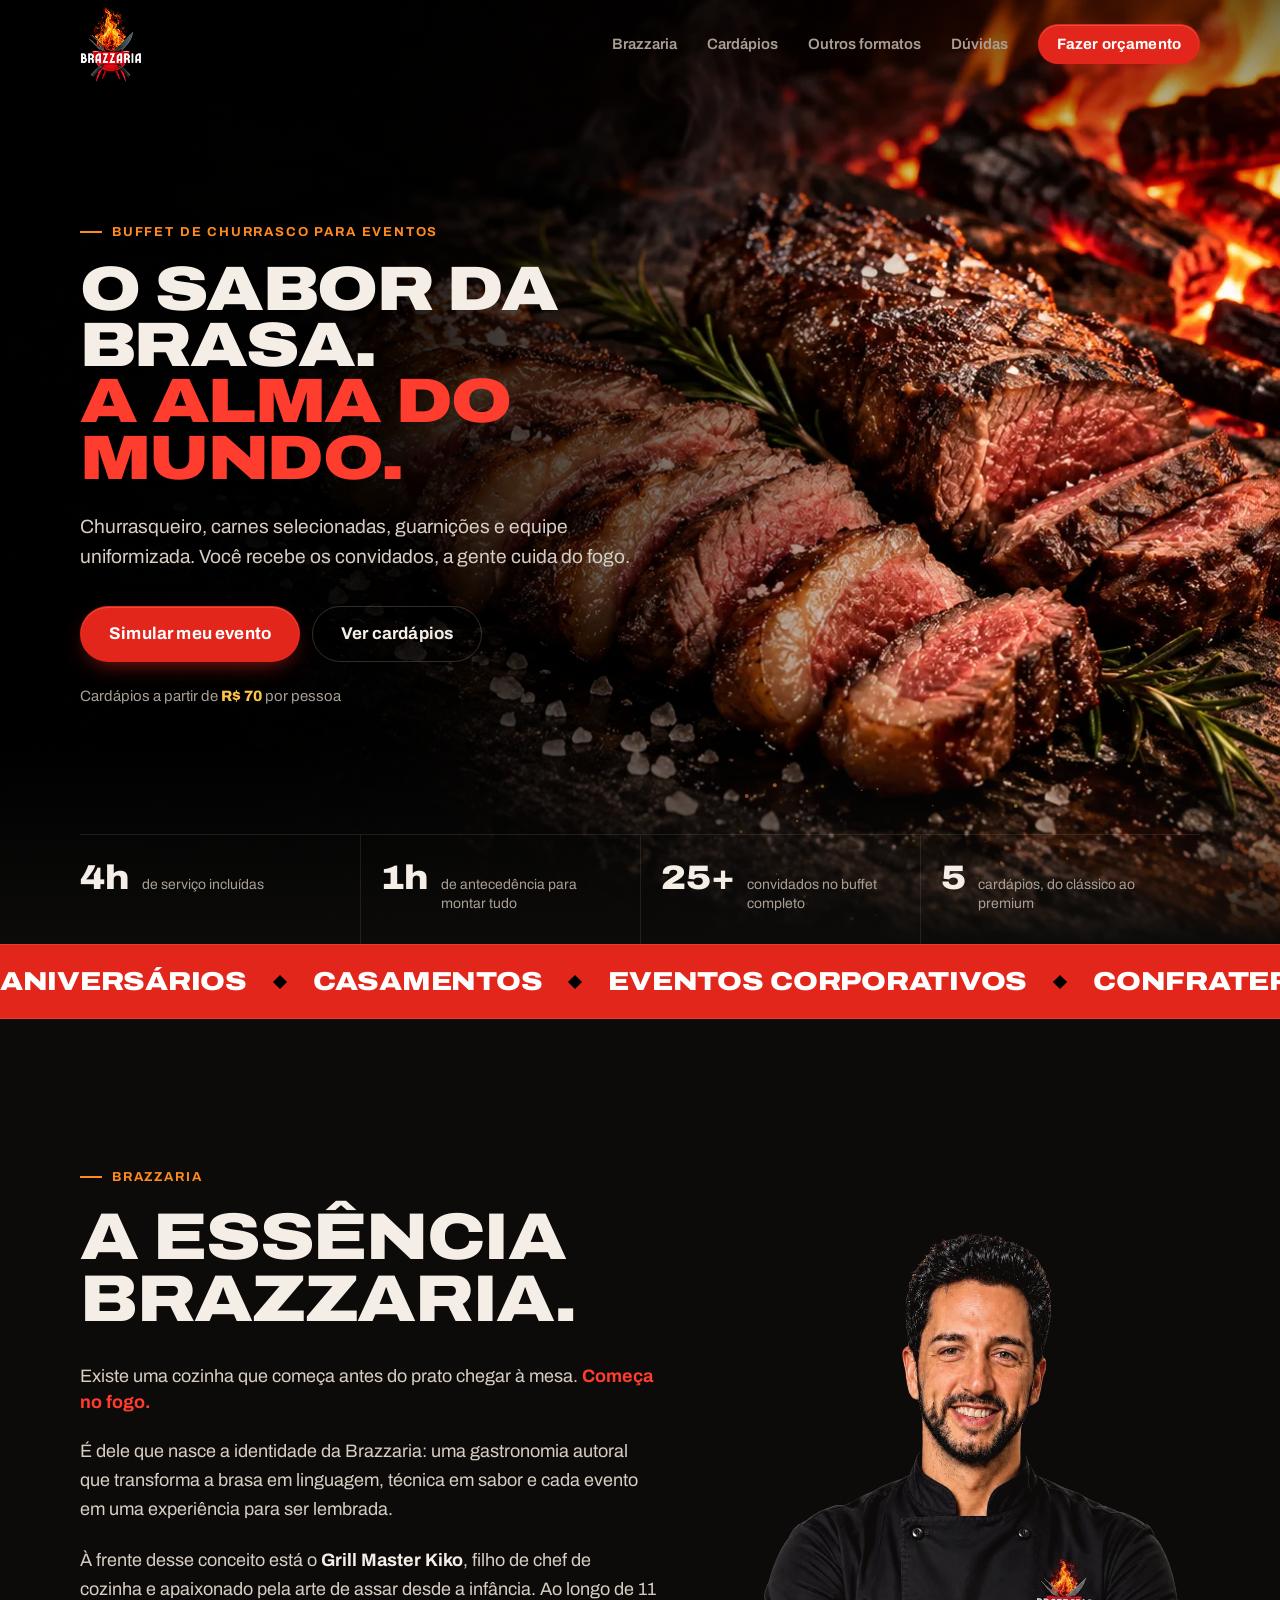
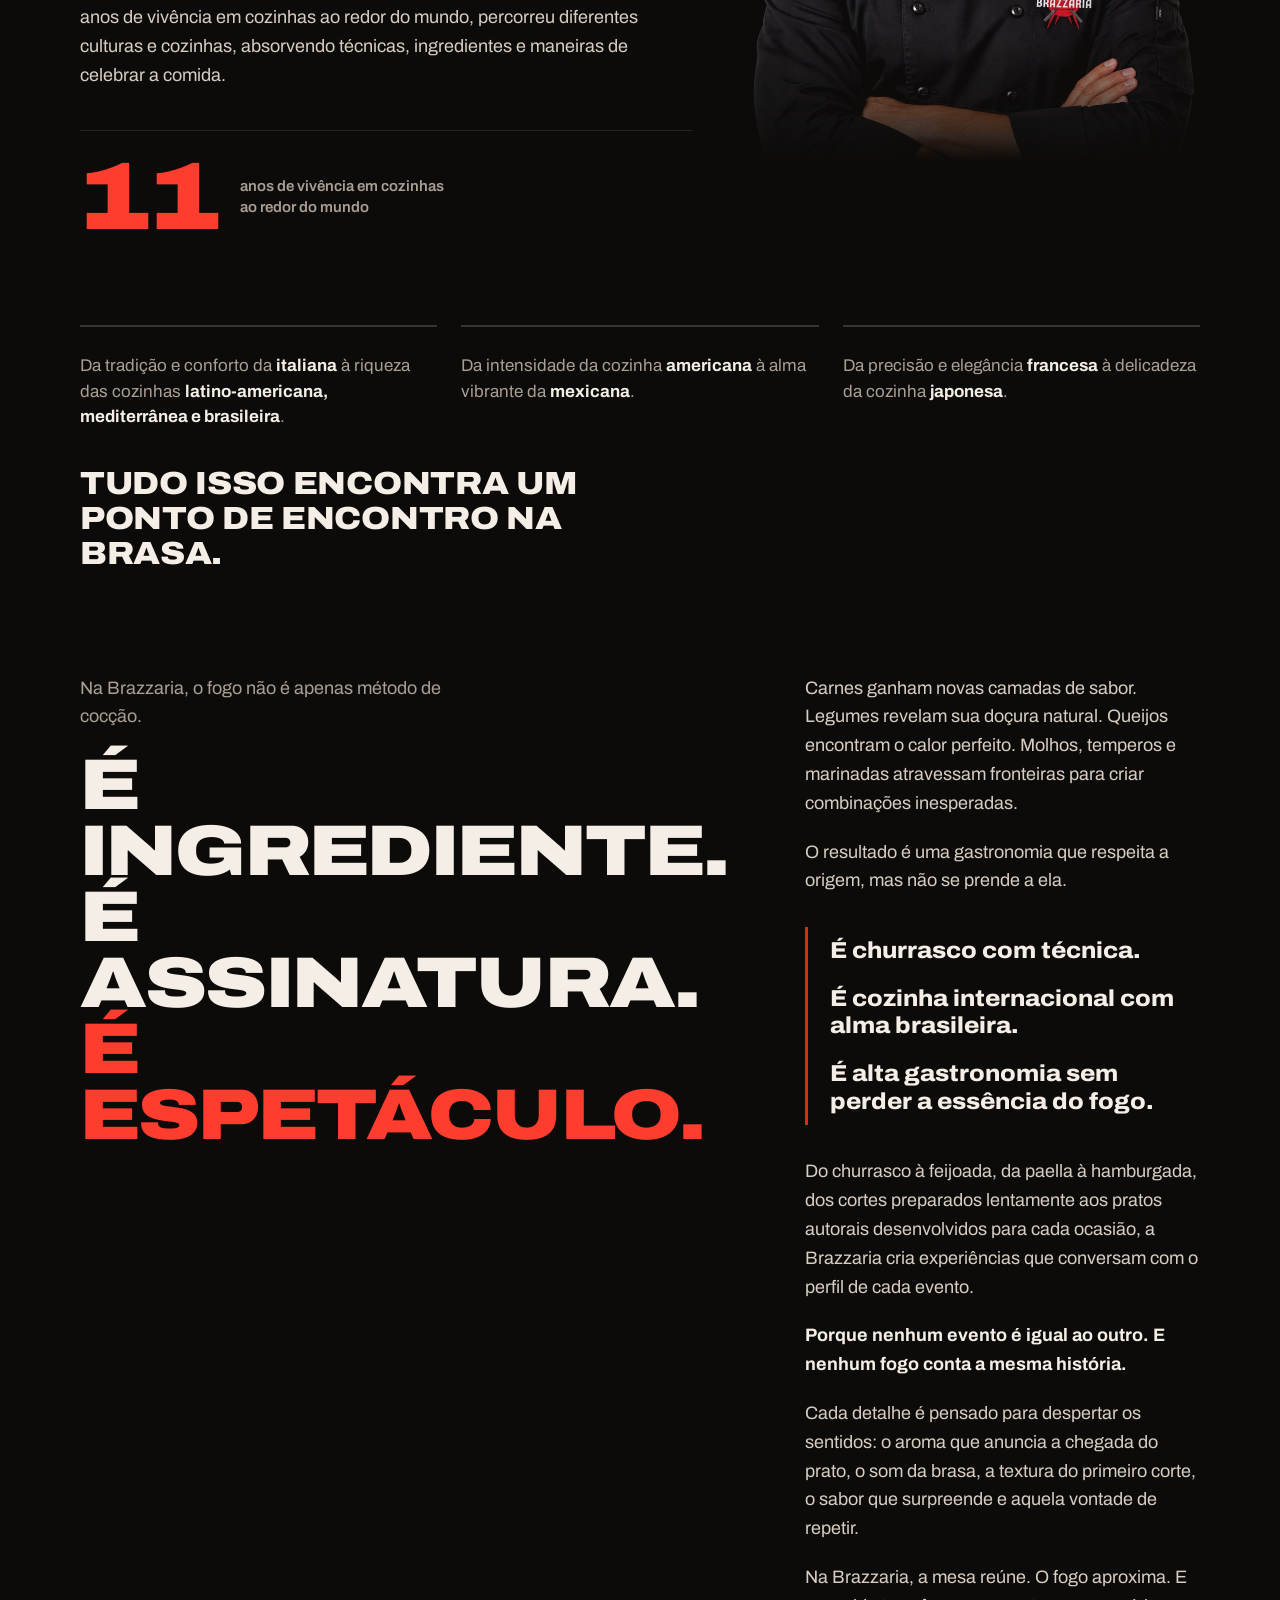
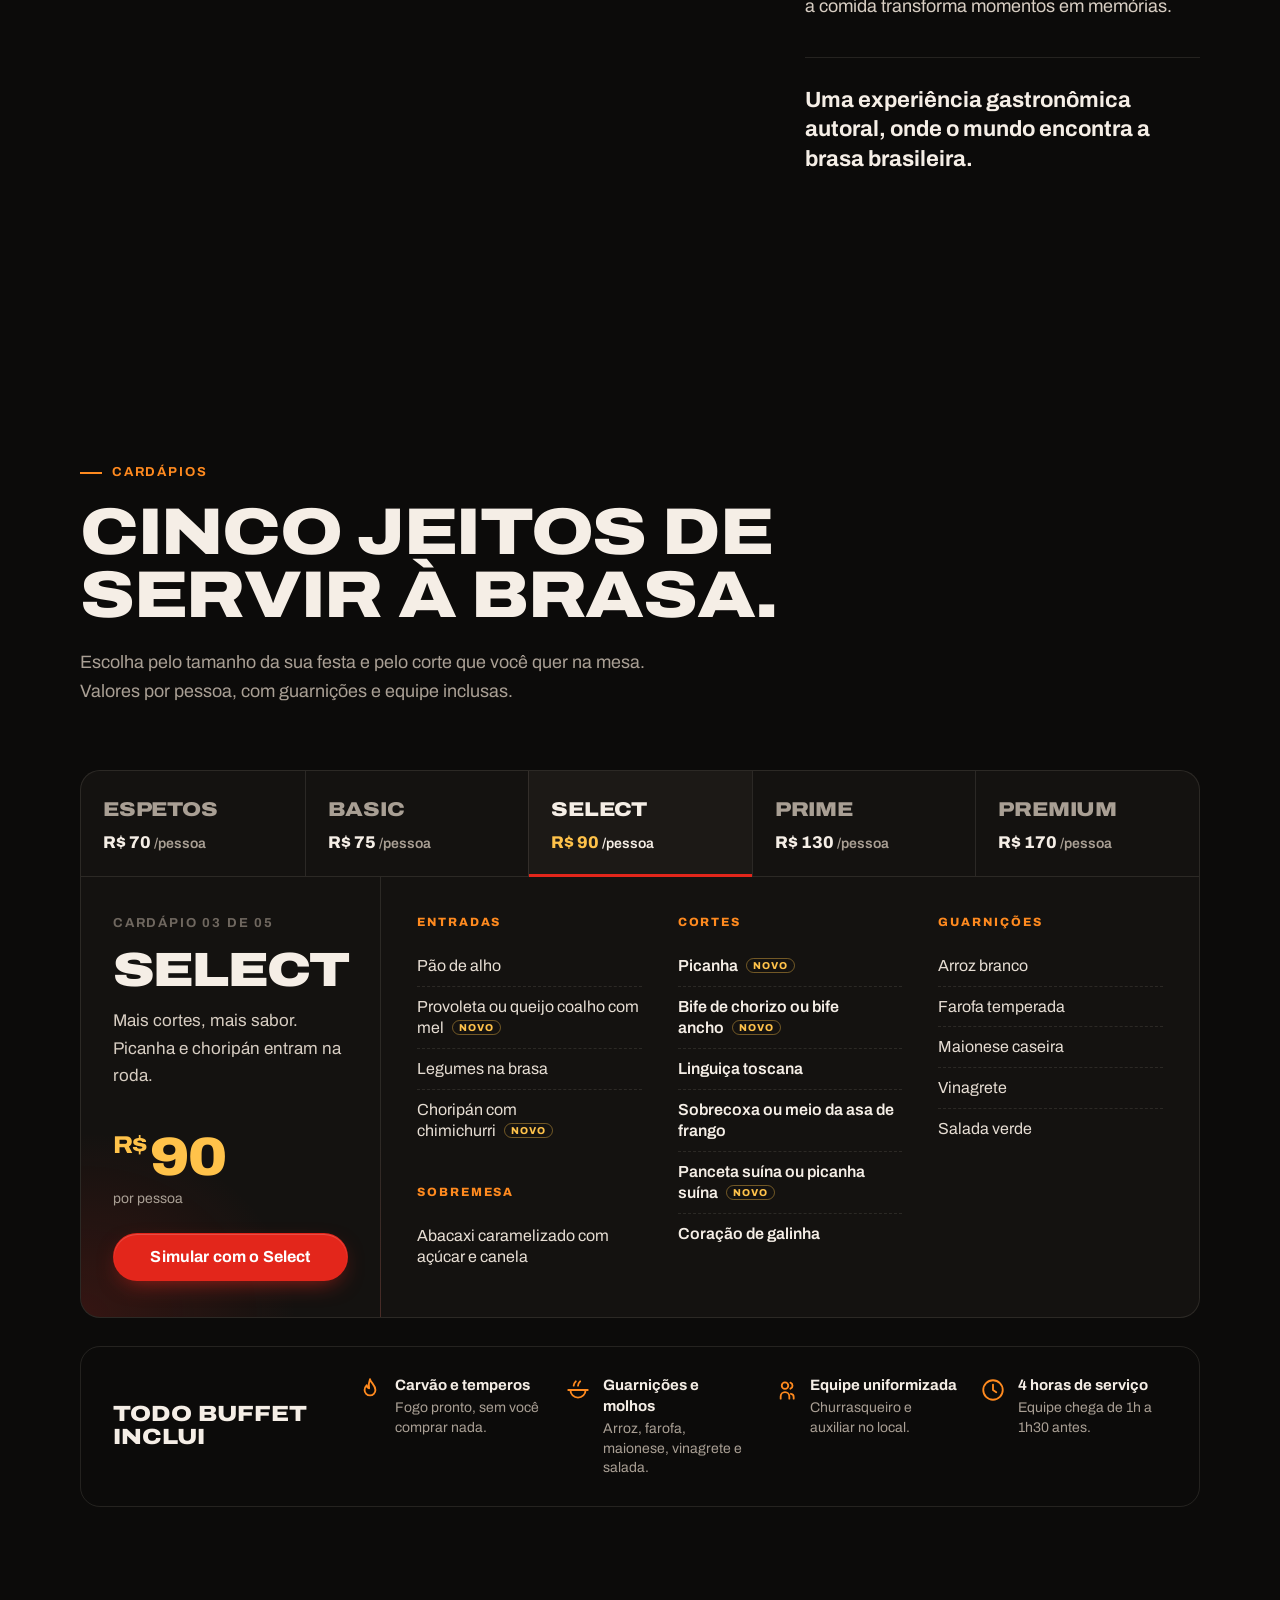
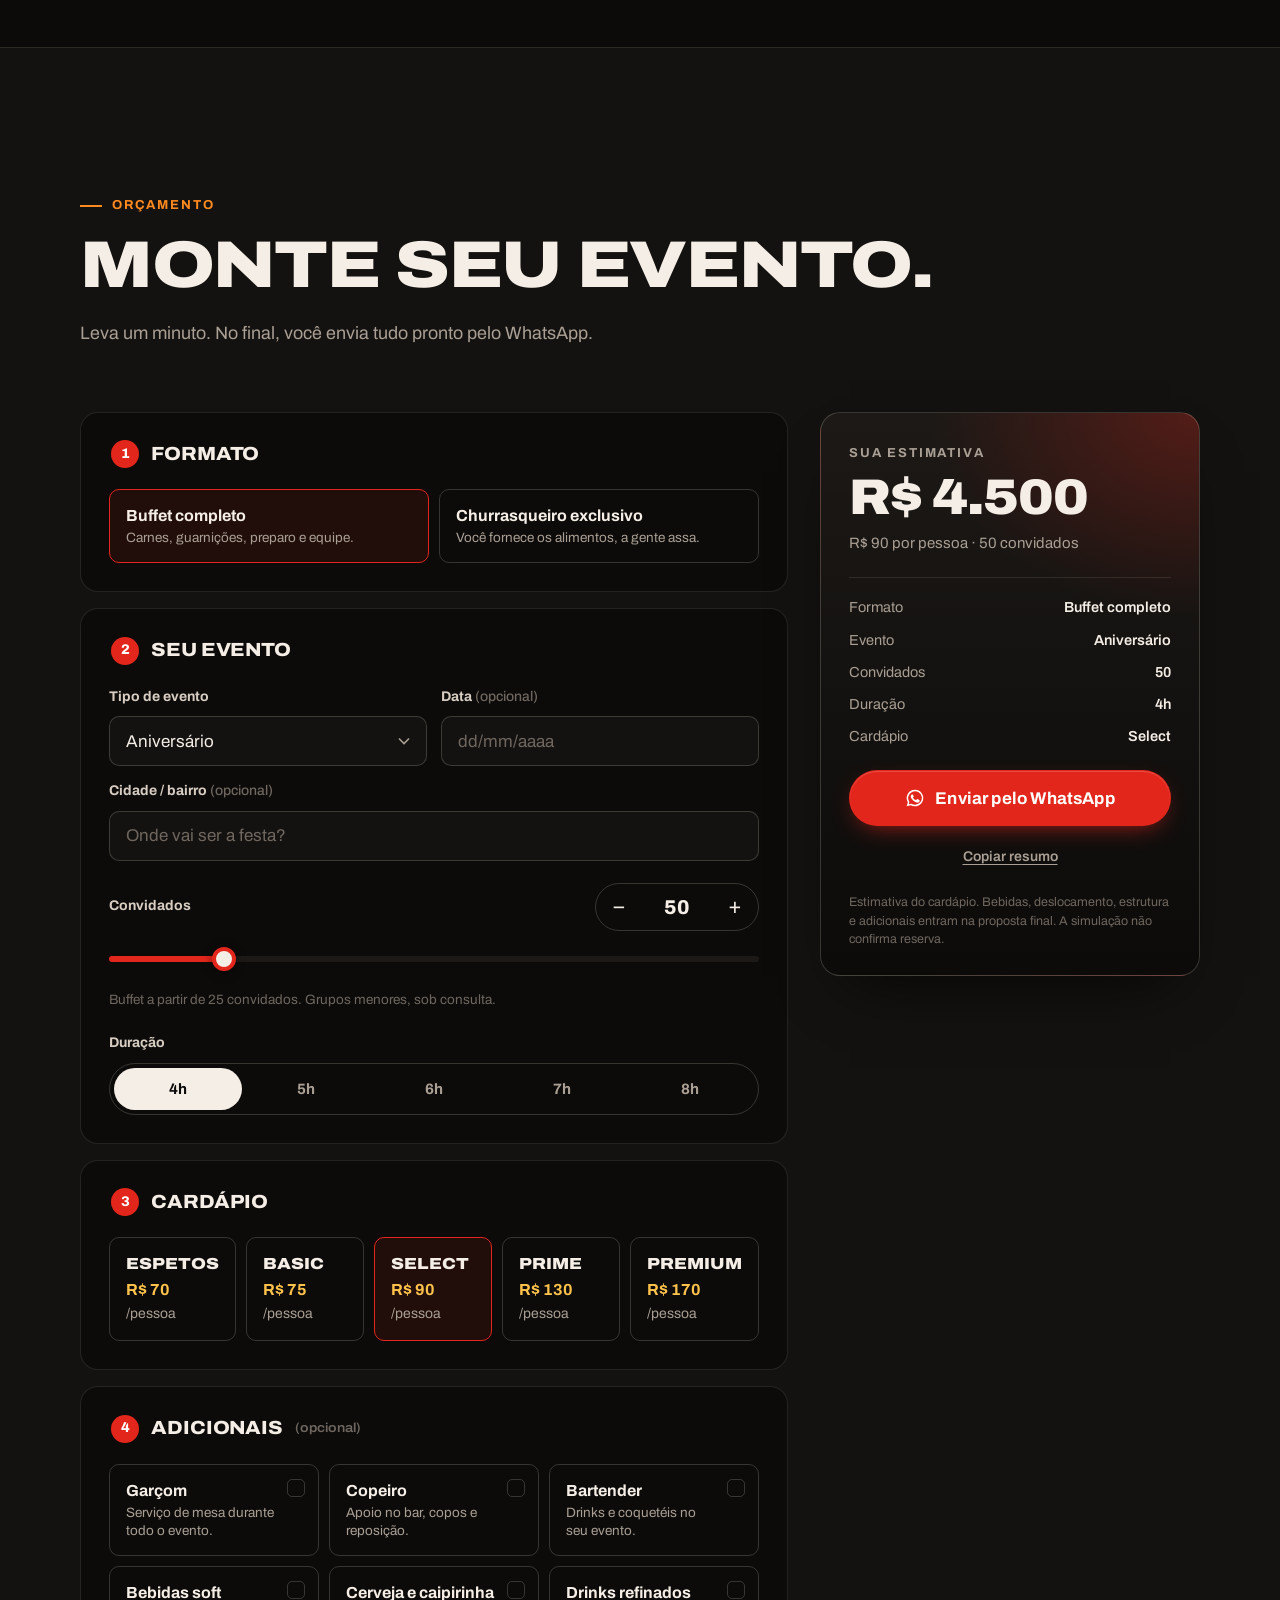
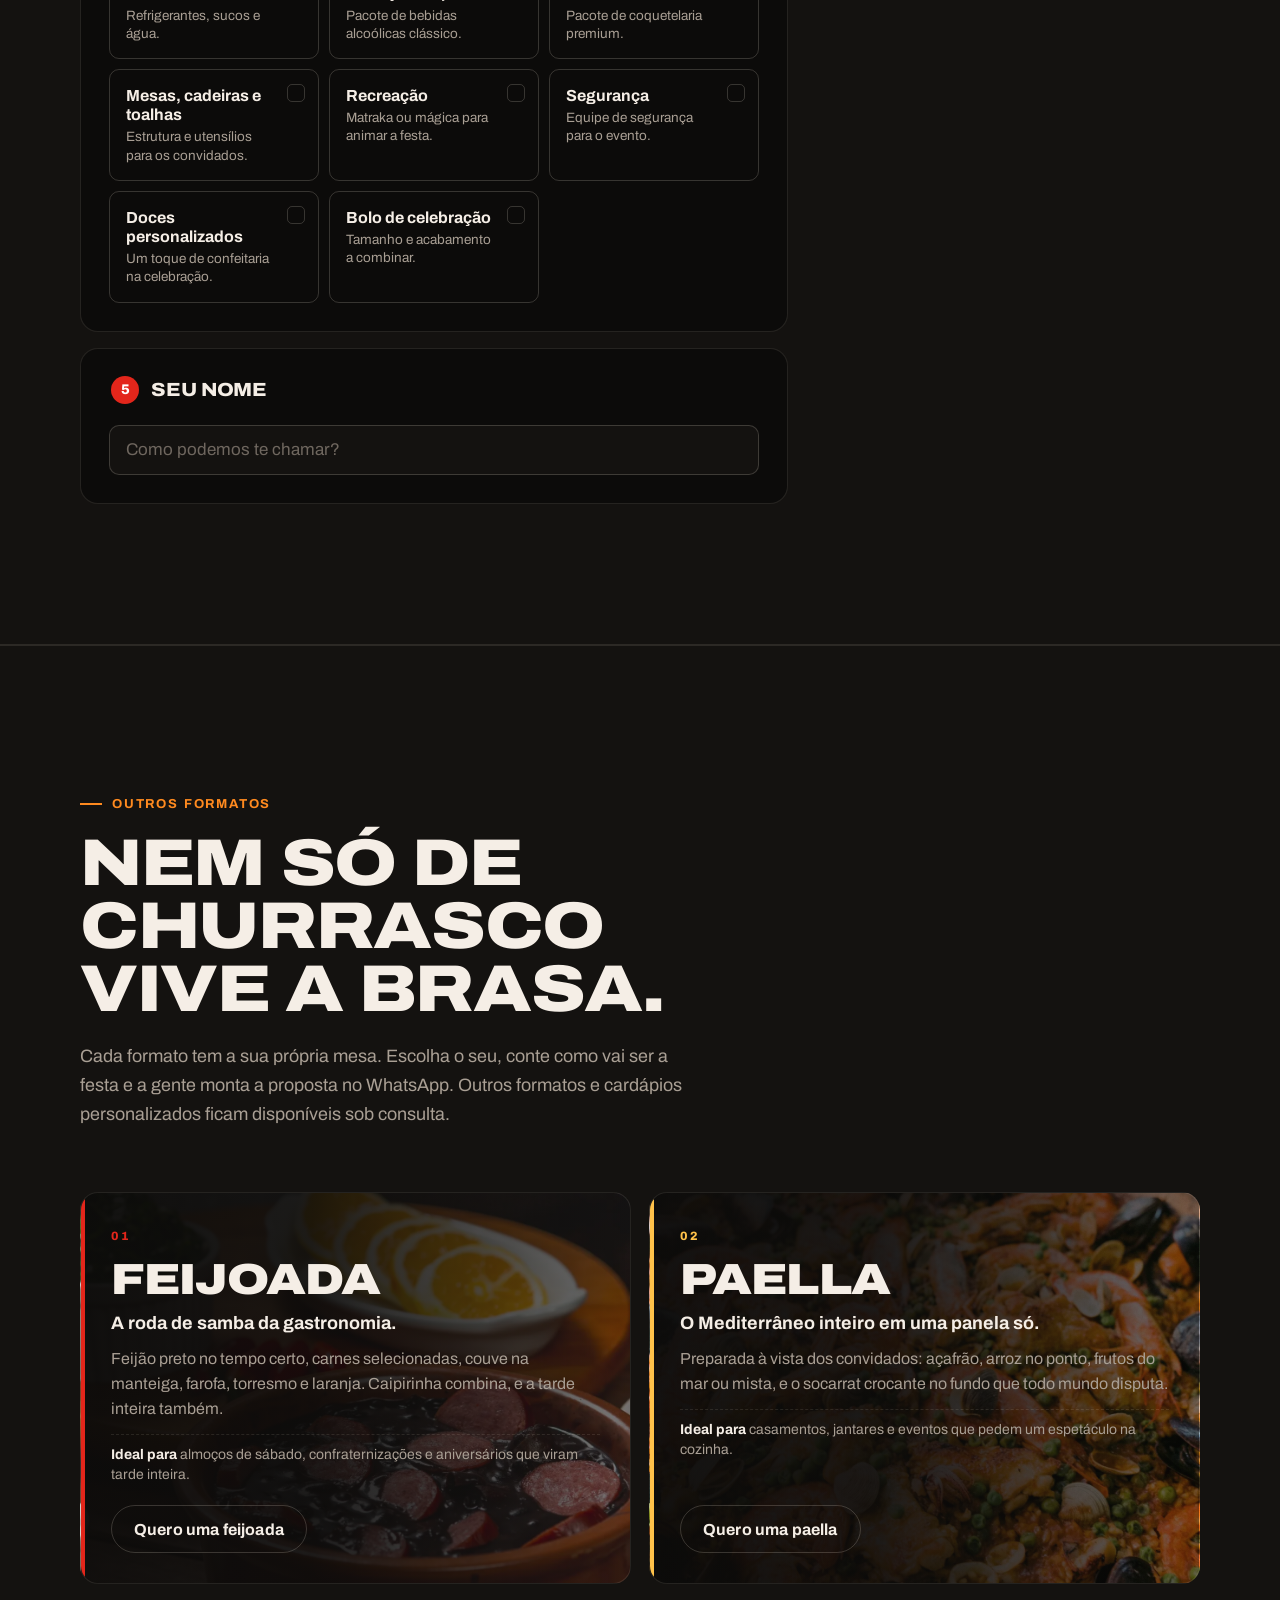
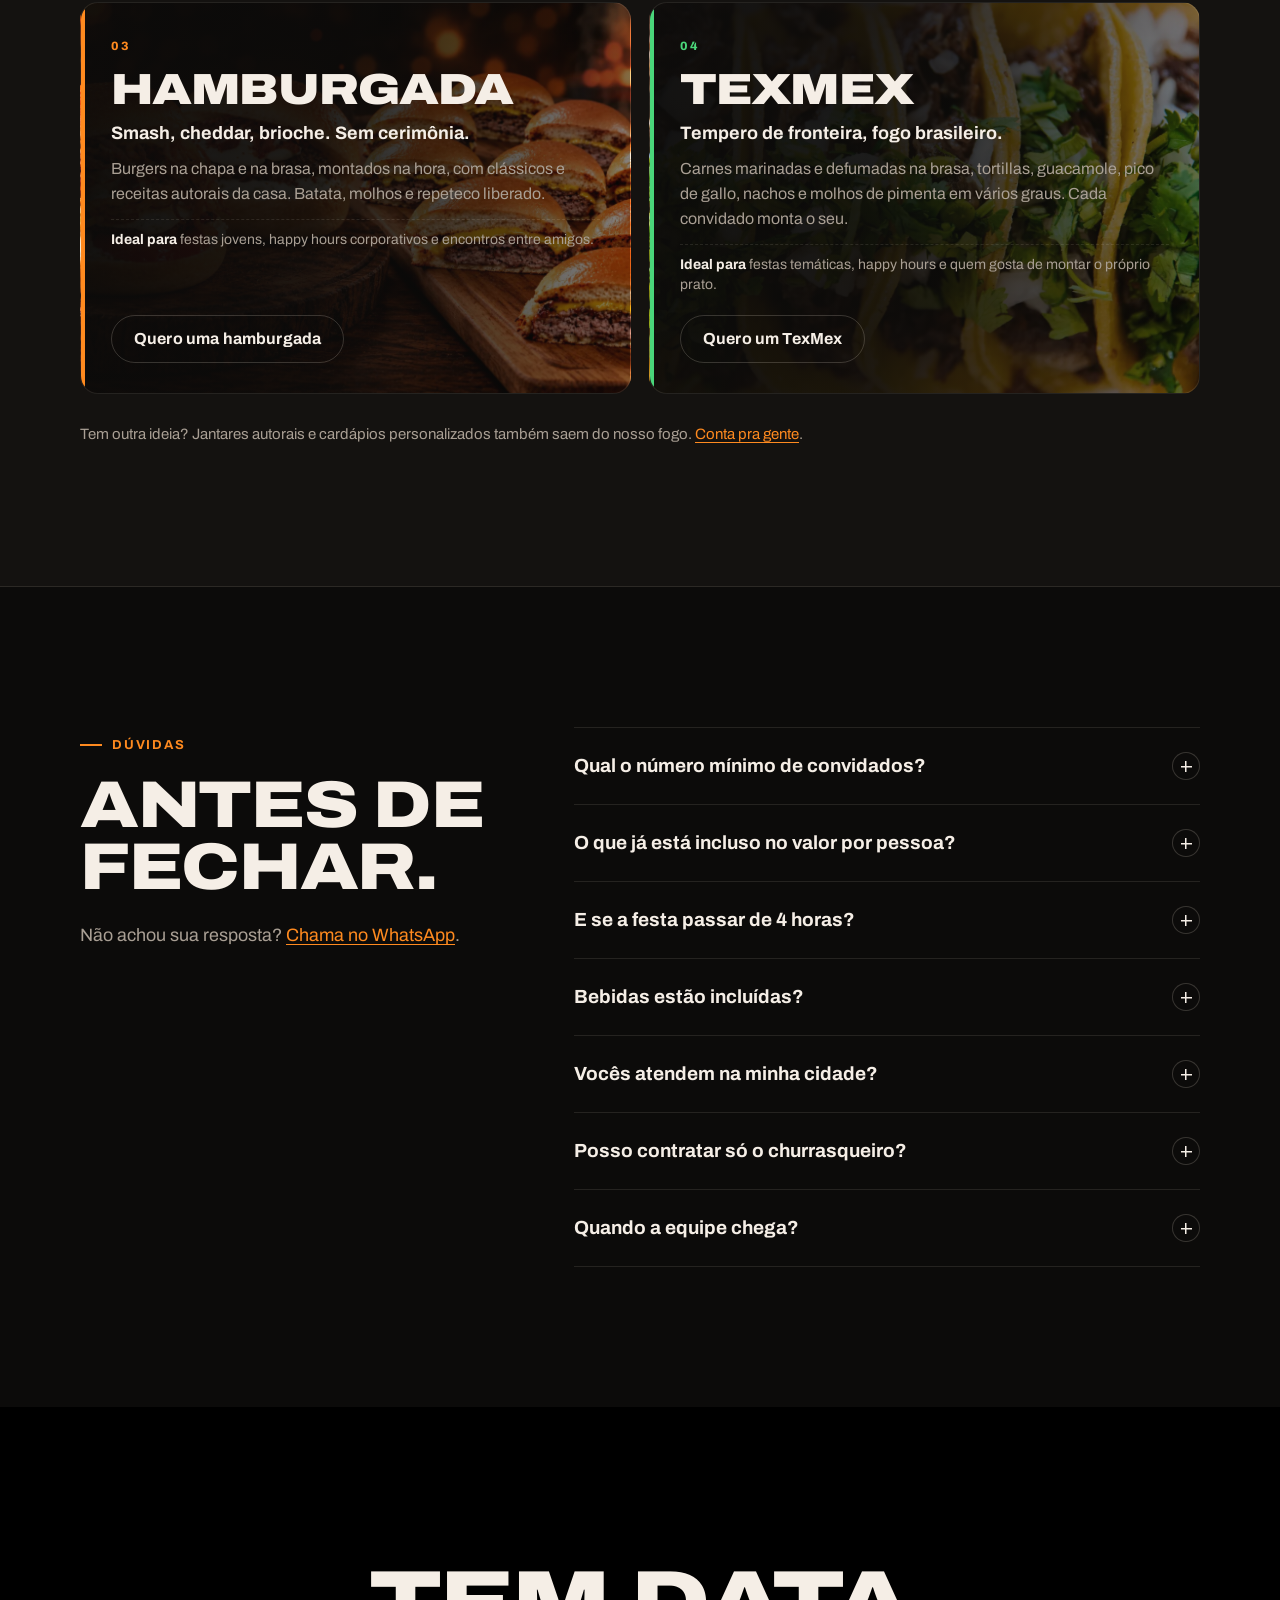
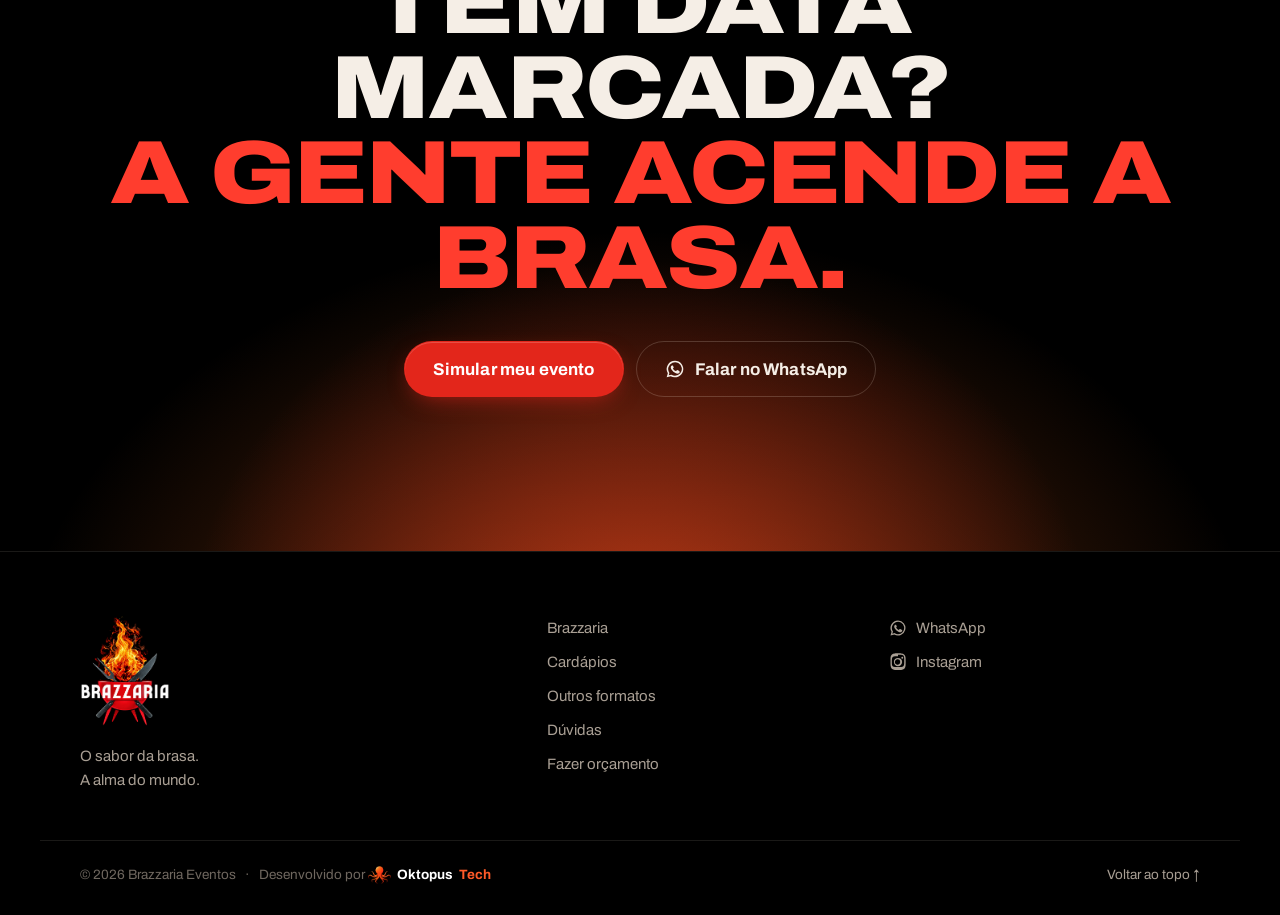
==== index.html @ d3e2e3d4 "Foto do Grill Master Kiko ao lado do texto na seção Brazzaria Co-Authored-By: Claude Opus 5.5 <norep" ====
<!doctype html>
<html lang="pt-BR">
<head>
  <meta charset="utf-8">
  <meta name="viewport" content="width=device-width, initial-scale=1, viewport-fit=cover">
  <title>Brazzaria Eventos · Buffet de churrasco para festas e eventos</title>
  <meta name="description" content="Buffet de churrasco completo para aniversários, casamentos, confraternizações e eventos corporativos. Churrasqueiro, carnes, guarnições e equipe. Cardápios a partir de R$ 70 por pessoa.">
  <link rel="canonical" href="https://www.brazzariaeventos.com.br/">

  <meta property="og:type" content="website">
  <meta property="og:site_name" content="Brazzaria Eventos">
  <meta property="og:locale" content="pt_BR">
  <meta property="og:title" content="Brazzaria Eventos — O sabor da brasa. A alma do mundo.">
  <meta property="og:description" content="Buffet de churrasco completo com churrasqueiro e equipe. Cardápios a partir de R$ 70 por pessoa.">
  <meta property="og:url" content="https://www.brazzariaeventos.com.br/">
  <meta property="og:image" content="https://www.brazzariaeventos.com.br/assets/img/og-brazzaria-v2.jpg?v=20261006">
  <meta property="og:image:width" content="1200">
  <meta property="og:image:height" content="630">
  <meta name="twitter:card" content="summary_large_image">
  <meta name="theme-color" content="#0c0b0a">


  <link rel="icon" href="/favicon.ico" sizes="any">
  <link rel="icon" type="image/png" sizes="64x64" href="assets/img/favicon-64.png">
  <link rel="icon" type="image/png" sizes="512x512" href="assets/img/favicon-512.png">
  <link rel="apple-touch-icon" href="assets/img/apple-touch-icon.png">

  <link rel="preconnect" href="https://fonts.googleapis.com">
  <link rel="preconnect" href="https://fonts.gstatic.com" crossorigin>
  <link href="https://fonts.googleapis.com/css2?family=Archivo:wdth,wght@62..125,400..900&display=swap" rel="stylesheet">
  <link rel="preload" as="image" href="assets/img/hero-picanha.webp" type="image/webp" media="(min-width: 701px)">
  <link rel="preload" as="image" href="assets/img/hero-picanha-mobile.webp" type="image/webp" media="(max-width: 700px)">
  <link rel="stylesheet" href="css/style.css?v=20261007l">

  <script type="application/ld+json">
  {
    "@context": "https://schema.org",
    "@type": "FoodEstablishment",
    "name": "Brazzaria Eventos",
    "slogan": "O sabor da brasa. A alma do mundo.",
    "url": "https://www.brazzariaeventos.com.br/",
    "logo": "https://www.brazzariaeventos.com.br/assets/img/favicon-512.png",
    "image": "https://www.brazzariaeventos.com.br/assets/img/og-brazzaria-v2.jpg",
    "telephone": "+55 11 94594-7705",
    "sameAs": ["https://instagram.com/brazzaria.co"],
    "servesCuisine": ["Churrasco", "Brasileira"],
    "priceRange": "R$ 70 a R$ 170 por pessoa",
    "description": "Buffet de churrasco para eventos: churrasqueiro, carnes, guarnições e equipe uniformizada."
  }
  </script>
</head>
<body>
  <a class="skip" href="#conteudo">Pular para o conteúdo</a>

  <!-- ============ HEADER ============ -->
  <header class="header" id="topo">
    <div class="wrap header__inner">
      <a class="header__brand" href="#inicio" aria-label="Brazzaria Eventos, início">
        <img src="assets/img/logo.webp" alt="Brazzaria Eventos" width="895" height="1100">
      </a>
      <nav class="nav" id="nav" aria-label="Principal">
        <a href="#sobre">Brazzaria</a>
        <a href="#cardapios">Cardápios</a>
        <a href="#formatos">Outros formatos</a>
        <a href="#duvidas">Dúvidas</a>
        <a class="btn btn--sm btn--ember nav__cta" href="#orcamento">Fazer orçamento</a>
      </nav>
      <button class="burger" type="button" aria-controls="nav" aria-expanded="false" aria-label="Abrir menu">
        <span></span><span></span>
      </button>
    </div>
  </header>

  <main id="conteudo">

    <!-- ============ HERO ============ -->
    <section class="hero" id="inicio">
      <picture class="hero__bg">
        <source media="(max-width: 700px)" srcset="assets/img/hero-picanha-mobile.webp" type="image/webp">
        <source srcset="assets/img/hero-picanha.webp" type="image/webp">
        <img src="assets/img/hero-picanha.jpg" alt="Picanha fatiada sobre pedra, ao lado da brasa acesa" width="1672" height="941" fetchpriority="high">
      </picture>
      <canvas class="hero__embers" aria-hidden="true"></canvas>
      <div class="wrap hero__inner">
        <div class="hero__copy">
          <p class="eyebrow">Buffet de churrasco para eventos</p>
          <h1 class="hero__title">O sabor da brasa. <br><em>A alma do mundo.</em></h1>
          <p class="hero__lead">Churrasqueiro, carnes selecionadas, guarnições e equipe uniformizada. Você recebe os convidados, a gente cuida do fogo.</p>
          <div class="hero__actions">
            <a class="btn btn--ember btn--lg" href="#orcamento">Simular meu evento</a>
            <a class="btn btn--ghost btn--lg" href="#cardapios">Ver cardápios</a>
          </div>
          <p class="hero__price">Cardápios a partir de <strong>R$ 70</strong> por pessoa</p>
        </div>
      </div>
      <div class="wrap">
        <ul class="facts" aria-label="O que está incluso">
          <li><b>4h</b><span>de serviço incluídas</span></li>
          <li><b>1h</b><span>de antecedência para montar tudo</span></li>
          <li><b>25+</b><span>convidados no buffet completo</span></li>
          <li><b>5</b><span>cardápios, do clássico ao premium</span></li>
        </ul>
      </div>
    </section>

    <!-- ============ TICKER ============ -->
    <div class="ticker" aria-label="Tipos de evento atendidos">
      <div class="ticker__track">
        <span>Aniversários</span><i></i><span>Casamentos</span><i></i><span>Eventos corporativos</span><i></i><span>Confraternizações</span><i></i><span>Encontros entre amigos</span><i></i>
        <span aria-hidden="true">Aniversários</span><i></i><span aria-hidden="true">Casamentos</span><i></i><span aria-hidden="true">Eventos corporativos</span><i></i><span aria-hidden="true">Confraternizações</span><i></i><span aria-hidden="true">Encontros entre amigos</span><i></i>
      </div>
    </div>

    <!-- ============ SOBRE ============ -->
    <section class="section about" id="sobre">
      <div class="wrap about__grid">
        <div class="about__copy reveal">
          <p class="eyebrow">Brazzaria</p>
          <h2>A essência <br>Brazzaria.</h2>
          <p class="about__open">Existe uma cozinha que começa antes do prato chegar à mesa. <strong>Começa no fogo.</strong></p>
          <p>É dele que nasce a identidade da Brazzaria: uma gastronomia autoral que transforma a brasa em linguagem, técnica em sabor e cada evento em uma experiência para ser lembrada.</p>
          <p>À frente desse conceito está o <strong>Grill Master Kiko</strong>, filho de chef de cozinha e apaixonado pela arte de assar desde a infância. Ao longo de 11 anos de vivência em cozinhas ao redor do mundo, percorreu diferentes culturas e cozinhas, absorvendo técnicas, ingredientes e maneiras de celebrar a comida.</p>
          <div class="about__stat">
            <b>11</b>
            <span>anos de vivência em cozinhas <br>ao redor do mundo</span>
          </div>
        </div>
        <figure class="about__chef reveal">
          <img src="assets/img/kiko.webp" width="900" height="1054" loading="lazy" decoding="async" alt="Grill Master Kiko, de dólmã preto com o logo da Brazzaria, sorrindo de braços cruzados">
        </figure>
      </div>

      <div class="wrap">
        <ul class="world reveal" aria-label="Cozinhas que inspiram a Brazzaria">
          <li>Da tradição e conforto da <b>italiana</b> à riqueza das cozinhas <b>latino-americana, mediterrânea e brasileira</b>.</li>
          <li>Da intensidade da cozinha <b>americana</b> à alma vibrante da <b>mexicana</b>.</li>
          <li>Da precisão e elegância <b>francesa</b> à delicadeza da cozinha <b>japonesa</b>.</li>
        </ul>
        <p class="world__meet reveal">Tudo isso encontra um ponto de encontro na brasa.</p>
      </div>

      <div class="wrap essence">
        <div class="essence__fire reveal">
          <p class="essence__lead">Na Brazzaria, o fogo não é apenas método de cocção.</p>
          <p class="essence__big">É ingrediente. <br>É assinatura. <br><em>É espetáculo.</em></p>
        </div>
        <div class="essence__text reveal">
          <p>Carnes ganham novas camadas de sabor. Legumes revelam sua doçura natural. Queijos encontram o calor perfeito. Molhos, temperos e marinadas atravessam fronteiras para criar combinações inesperadas.</p>
          <p>O resultado é uma gastronomia que respeita a origem, mas não se prende a ela.</p>
          <ul class="essence__is">
            <li>É churrasco com técnica.</li>
            <li>É cozinha internacional com alma brasileira.</li>
            <li>É alta gastronomia sem perder a essência do fogo.</li>
          </ul>
          <p>Do churrasco à feijoada, da paella à hamburgada, dos cortes preparados lentamente aos pratos autorais desenvolvidos para cada ocasião, a Brazzaria cria experiências que conversam com o perfil de cada evento.</p>
          <p><strong>Porque nenhum evento é igual ao outro. E nenhum fogo conta a mesma história.</strong></p>
          <p>Cada detalhe é pensado para despertar os sentidos: o aroma que anuncia a chegada do prato, o som da brasa, a textura do primeiro corte, o sabor que surpreende e aquela vontade de repetir.</p>
          <p>Na Brazzaria, a mesa reúne. O fogo aproxima. E a comida transforma momentos em memórias.</p>
          <p class="essence__close">Uma experiência gastronômica autoral, onde o mundo encontra a brasa brasileira.</p>
        </div>
      </div>

    </section>

    <!-- ============ CARDÁPIOS ============ -->
    <section class="section" id="cardapios">
      <div class="wrap">
        <header class="section__head reveal">
          <p class="eyebrow">Cardápios</p>
          <h2>Cinco jeitos de <br>servir à brasa.</h2>
          <p class="section__lead">Escolha pelo tamanho da sua festa e pelo corte que você quer na mesa. Valores por pessoa, com guarnições e equipe inclusas.</p>
        </header>

        <div class="menus reveal">
          <div class="menus__tabs" role="tablist" aria-label="Cardápios"></div>
          <div class="menus__panel" role="tabpanel" tabindex="0"></div>
        </div>

        <div class="included reveal">
          <h3>Todo buffet inclui</h3>
          <ul>
            <li>
              <svg viewBox="0 0 24 24" aria-hidden="true"><path d="M12 2c1 3.5 5 5.5 5 10a5 5 0 0 1-10 0c0-2 1-3.5 2-4.5.3 1.8 1.2 2.8 2.2 3C10.6 8 11 4.6 12 2Z"/></svg>
              <span><b>Carvão e temperos</b>Fogo pronto, sem você comprar nada.</span>
            </li>
            <li>
              <svg viewBox="0 0 24 24" aria-hidden="true"><path d="M3 12h18M5 12a7 7 0 0 0 14 0M8 8c0-2 1-3 2-4M12 8c0-2 1-3 2-4"/></svg>
              <span><b>Guarnições e molhos</b>Arroz, farofa, maionese, vinagrete e salada.</span>
            </li>
            <li>
              <svg viewBox="0 0 24 24" aria-hidden="true"><path d="M16 20v-2a4 4 0 0 0-8 0v2M12 11a3 3 0 1 0 0-6 3 3 0 0 0 0 6ZM20 20v-1.5a3 3 0 0 0-2.5-3M17 5.2a3 3 0 0 1 0 5.6"/></svg>
              <span><b>Equipe uniformizada</b>Churrasqueiro e auxiliar no local.</span>
            </li>
            <li>
              <svg viewBox="0 0 24 24" aria-hidden="true"><circle cx="12" cy="12" r="9"/><path d="M12 7v5l3 2"/></svg>
              <span><b>4 horas de serviço</b>Equipe chega de 1h a 1h30 antes.</span>
            </li>
          </ul>
        </div>
      </div>
    </section>

    <!-- ============ SIMULADOR ============ -->
    <section class="section section--sim" id="orcamento">
      <div class="wrap">
        <header class="section__head reveal">
          <p class="eyebrow">Orçamento</p>
          <h2>Monte seu evento.</h2>
          <p class="section__lead">Leva um minuto. No final, você envia tudo pronto pelo WhatsApp.</p>
        </header>

        <div class="sim">
          <form class="sim__form" id="sim-form" novalidate>
            <fieldset class="sim__block">
              <legend><span>1</span> Formato</legend>
              <div class="choice-grid choice-grid--2">
                <label class="choice">
                  <input type="radio" name="format" value="buffet" checked>
                  <span class="choice__body">
                    <b>Buffet completo</b>
                    <small>Carnes, guarnições, preparo e equipe.</small>
                  </span>
                </label>
                <label class="choice">
                  <input type="radio" name="format" value="chef">
                  <span class="choice__body">
                    <b>Churrasqueiro exclusivo</b>
                    <small>Você fornece os alimentos, a gente assa.</small>
                  </span>
                </label>
              </div>
            </fieldset>

            <fieldset class="sim__block">
              <legend><span>2</span> Seu evento</legend>
              <div class="field-grid">
                <label class="field">
                  <span>Tipo de evento</span>
                  <select name="type">
                    <option>Aniversário</option>
                    <option>Casamento</option>
                    <option>Confraternização</option>
                    <option>Evento corporativo</option>
                    <option>Encontro entre amigos</option>
                    <option>Outro</option>
                  </select>
                </label>
                <label class="field">
                  <span>Data <i>(opcional)</i></span>
                  <input type="text" name="date" placeholder="dd/mm/aaaa" inputmode="numeric" autocomplete="off" maxlength="10">
                </label>
                <label class="field field--full">
                  <span>Cidade / bairro <i>(opcional)</i></span>
                  <input type="text" name="city" placeholder="Onde vai ser a festa?" autocomplete="address-level2">
                </label>
              </div>

              <div class="guests">
                <div class="guests__top">
                  <span class="field__label" id="guests-label">Convidados</span>
                  <div class="stepper">
                    <button type="button" data-step="-5" aria-label="Menos 5 convidados">−</button>
                    <input type="number" name="guests" value="50" min="1" max="500" inputmode="numeric" aria-labelledby="guests-label">
                    <button type="button" data-step="5" aria-label="Mais 5 convidados">+</button>
                  </div>
                </div>
                <input type="range" name="guestsRange" min="1" max="300" value="50" aria-label="Convidados" class="range">
                <p class="hint" id="guests-hint">Buffet a partir de 25 convidados. Grupos menores, sob consulta.</p>
              </div>

              <div class="field">
                <span class="field__label">Duração</span>
                <div class="seg" role="radiogroup" aria-label="Duração do serviço">
                  <label><input type="radio" name="hours" value="4" checked><span>4h</span></label>
                  <label><input type="radio" name="hours" value="5"><span>5h</span></label>
                  <label><input type="radio" name="hours" value="6"><span>6h</span></label>
                  <label><input type="radio" name="hours" value="7"><span>7h</span></label>
                  <label><input type="radio" name="hours" value="8"><span>8h</span></label>
                </div>
              </div>
            </fieldset>

            <fieldset class="sim__block" id="menu-block">
              <legend><span>3</span> Cardápio</legend>
              <div class="choice-grid choice-grid--menu" id="sim-menus"></div>
              <p class="note" id="chef-note" hidden>No formato churrasqueiro exclusivo, o valor considera o profissional. Alimentos, carvão, utensílios, equipe de apoio e estrutura são combinados à parte.</p>
            </fieldset>

            <fieldset class="sim__block">
              <legend><span>4</span> Adicionais <i>(opcional)</i></legend>
              <div class="choice-grid choice-grid--3" id="sim-services"></div>
            </fieldset>

            <fieldset class="sim__block">
              <legend><span>5</span> Seu nome</legend>
              <label class="field field--full">
                <span class="visually-hidden">Seu nome</span>
                <input type="text" name="name" placeholder="Como podemos te chamar?" autocomplete="name">
              </label>
            </fieldset>
          </form>

          <aside class="sim__summary" aria-live="polite">
            <div class="summary">
              <p class="summary__label">Sua estimativa</p>
              <p class="summary__total" id="sum-total">R$ 0</p>
              <p class="summary__per" id="sum-per"></p>
              <dl class="summary__list" id="sum-list"></dl>
              <div class="summary__pending" id="sum-pending" hidden>
                <p>Sob consulta</p>
                <ul></ul>
              </div>
              <a class="btn btn--ember btn--block btn--lg" id="sum-send" href="#" target="_blank" rel="noopener">
                <svg viewBox="0 0 24 24" aria-hidden="true" class="ico-wa"><path d="M12 2a10 10 0 0 0-8.6 15.1L2 22l5-1.3A10 10 0 1 0 12 2Zm0 18.2a8.2 8.2 0 0 1-4.2-1.2l-.3-.2-3 .8.8-2.9-.2-.3A8.2 8.2 0 1 1 12 20.2Zm4.5-6.1c-.2-.1-1.5-.7-1.7-.8-.2-.1-.4-.1-.6.1l-.8 1c-.1.2-.3.2-.5.1a6.7 6.7 0 0 1-3.3-2.9c-.2-.4.3-.4.8-1.3.1-.2 0-.3 0-.4l-.8-1.8c-.2-.5-.4-.4-.6-.4h-.5a1 1 0 0 0-.7.3 3 3 0 0 0-.9 2.2 5.2 5.2 0 0 0 1.1 2.7 11.8 11.8 0 0 0 4.5 4c1.7.7 2.3.8 3.2.6a2.7 2.7 0 0 0 1.8-1.2c.2-.6.2-1.1.1-1.2l-.4-.3Z"/></svg>
                Enviar pelo WhatsApp
              </a>
              <button class="summary__copy" type="button" id="sum-copy">Copiar resumo</button>
              <p class="summary__fine">Estimativa do cardápio. Bebidas, deslocamento, estrutura e adicionais entram na proposta final. A simulação não confirma reserva.</p>
            </div>
          </aside>
        </div>
      </div>
    </section>

    <!-- ============ OUTROS FORMATOS ============ -->
    <section class="section formats" id="formatos">
      <div class="wrap">
        <header class="section__head reveal">
          <p class="eyebrow">Outros formatos</p>
          <h2>Nem só de churrasco <br>vive a brasa.</h2>
          <p class="section__lead">Cada formato tem a sua própria mesa. Escolha o seu, conte como vai ser a festa e a gente monta a proposta no WhatsApp. Outros formatos e cardápios personalizados ficam disponíveis sob consulta.</p>
        </header>

        <div class="formats__grid">
          <article class="format format--photo format--feijoada reveal" style="--accent: #e3261b">
            <span class="format__n">01</span>
            <h3>Feijoada</h3>
            <p class="format__tag">A roda de samba da gastronomia.</p>
            <p>Feijão preto no tempo certo, carnes selecionadas, couve na manteiga, farofa, torresmo e laranja. Caipirinha combina, e a tarde inteira também.</p>
            <p class="format__for"><b>Ideal para</b> almoços de sábado, confraternizações e aniversários que viram tarde inteira.</p>
            <a class="btn btn--ghost format__cta" href="#" data-format="Feijoada">Quero uma feijoada</a>
          </article>

          <article class="format format--photo format--paella reveal" style="--accent: #ffc24a">
            <span class="format__n">02</span>
            <h3>Paella</h3>
            <p class="format__tag">O Mediterrâneo inteiro em uma panela só.</p>
            <p>Preparada à vista dos convidados: açafrão, arroz no ponto, frutos do mar ou mista, e o socarrat crocante no fundo que todo mundo disputa.</p>
            <p class="format__for"><b>Ideal para</b> casamentos, jantares e eventos que pedem um espetáculo na cozinha.</p>
            <a class="btn btn--ghost format__cta" href="#" data-format="Paella">Quero uma paella</a>
          </article>

          <article class="format format--photo format--hamburgada reveal" style="--accent: #ff8a1f">
            <span class="format__n">03</span>
            <h3>Hamburgada</h3>
            <p class="format__tag">Smash, cheddar, brioche. Sem cerimônia.</p>
            <p>Burgers na chapa e na brasa, montados na hora, com clássicos e receitas autorais da casa. Batata, molhos e repeteco liberado.</p>
            <p class="format__for"><b>Ideal para</b> festas jovens, happy hours corporativos e encontros entre amigos.</p>
            <a class="btn btn--ghost format__cta" href="#" data-format="Hamburgada">Quero uma hamburgada</a>
          </article>

          <article class="format format--photo format--texmex reveal" style="--accent: #4ad67a">
            <span class="format__n">04</span>
            <h3>TexMex</h3>
            <p class="format__tag">Tempero de fronteira, fogo brasileiro.</p>
            <p>Carnes marinadas e defumadas na brasa, tortillas, guacamole, pico de gallo, nachos e molhos de pimenta em vários graus. Cada convidado monta o seu.</p>
            <p class="format__for"><b>Ideal para</b> festas temáticas, happy hours e quem gosta de montar o próprio prato.</p>
            <a class="btn btn--ghost format__cta" href="#" data-format="TexMex">Quero um TexMex</a>
          </article>
        </div>

        <p class="formats__note reveal">Tem outra ideia? Jantares autorais e cardápios personalizados também saem do nosso fogo. <a href="#" data-format="Cardápio personalizado">Conta pra gente</a>.</p>
      </div>
    </section>

    <!-- ============ FAQ ============ -->
    <section class="section" id="duvidas">
      <div class="wrap faq">
        <header class="section__head reveal">
          <p class="eyebrow">Dúvidas</p>
          <h2>Antes de <br>fechar.</h2>
          <p class="section__lead">Não achou sua resposta? <a href="#" data-wa>Chama no WhatsApp</a>.</p>
        </header>
        <div class="faq__list">
          <details>
            <summary>Qual o número mínimo de convidados?</summary>
            <p>O buffet completo atende a partir de 25 convidados. Para grupos menores, fale com a gente que avaliamos o seu caso.</p>
          </details>
          <details>
            <summary>O que já está incluso no valor por pessoa?</summary>
            <p>Carnes e itens do cardápio escolhido, carvão, temperos, guarnições, molhos e equipe uniformizada com auxiliar, durante 4 horas de serviço.</p>
          </details>
          <details>
            <summary>E se a festa passar de 4 horas?</summary>
            <p>Dá para estender o serviço até 8 horas. As horas adicionais são cotadas à parte e entram na proposta.</p>
          </details>
          <details>
            <summary>Bebidas estão incluídas?</summary>
            <p>Não. Os cardápios cobrem a comida e o serviço. Como adicional, montamos pacotes de bebidas: soft (refrigerantes, sucos e água), cerveja e caipirinha, ou drinks refinados com bartender.</p>
          </details>
          <details>
            <summary>Vocês atendem na minha cidade?</summary>
            <p>Informe a cidade ou bairro no orçamento. O deslocamento é calculado de acordo com o local e aparece na proposta final.</p>
          </details>
          <details>
            <summary>Posso contratar só o churrasqueiro?</summary>
            <p>Pode. No formato churrasqueiro exclusivo, você fornece os alimentos e nós cuidamos da brasa. Carvão, utensílios, equipe de apoio e estrutura são combinados à parte.</p>
          </details>
          <details>
            <summary>Quando a equipe chega?</summary>
            <p>Entre 1h e 1h30 antes do horário de início, para montar a estação e acender a brasa com calma.</p>
          </details>
        </div>
      </div>
    </section>

    <!-- ============ CTA FINAL ============ -->
    <section class="cta">
      <div class="wrap cta__inner reveal">
        <h2>Tem data marcada? <br><em>A gente acende a brasa.</em></h2>
        <div class="cta__actions">
          <a class="btn btn--ember btn--lg" href="#orcamento">Simular meu evento</a>
          <a class="btn btn--ghost btn--lg" href="#" data-wa><svg viewBox="0 0 24 24" aria-hidden="true" class="ico-wa"><path d="M12 2a10 10 0 0 0-8.6 15.1L2 22l5-1.3A10 10 0 1 0 12 2Zm0 18.2a8.2 8.2 0 0 1-4.2-1.2l-.3-.2-3 .8.8-2.9-.2-.3A8.2 8.2 0 1 1 12 20.2Zm4.5-6.1c-.2-.1-1.5-.7-1.7-.8-.2-.1-.4-.1-.6.1l-.8 1c-.1.2-.3.2-.5.1a6.7 6.7 0 0 1-3.3-2.9c-.2-.4.3-.4.8-1.3.1-.2 0-.3 0-.4l-.8-1.8c-.2-.5-.4-.4-.6-.4h-.5a1 1 0 0 0-.7.3 3 3 0 0 0-.9 2.2 5.2 5.2 0 0 0 1.1 2.7 11.8 11.8 0 0 0 4.5 4c1.7.7 2.3.8 3.2.6a2.7 2.7 0 0 0 1.8-1.2c.2-.6.2-1.1.1-1.2l-.4-.3Z"/></svg>Falar no WhatsApp</a>
        </div>
      </div>
    </section>
  </main>

  <!-- ============ FOOTER ============ -->
  <footer class="footer">
    <div class="wrap footer__grid">
      <div class="footer__brand">
        <img src="assets/img/logo.webp" alt="Brazzaria Eventos" width="895" height="1100" loading="lazy">
        <p>O sabor da brasa. <br>A alma do mundo.</p>
      </div>
      <nav class="footer__nav" aria-label="Rodapé">
        <a href="#sobre">Brazzaria</a>
        <a href="#cardapios">Cardápios</a>
        <a href="#formatos">Outros formatos</a>
        <a href="#duvidas">Dúvidas</a>
        <a href="#orcamento">Fazer orçamento</a>
      </nav>
      <div class="footer__contact">
        <a href="#" data-wa><svg viewBox="0 0 24 24" aria-hidden="true" class="ico-wa"><path d="M12 2a10 10 0 0 0-8.6 15.1L2 22l5-1.3A10 10 0 1 0 12 2Zm0 18.2a8.2 8.2 0 0 1-4.2-1.2l-.3-.2-3 .8.8-2.9-.2-.3A8.2 8.2 0 1 1 12 20.2Zm4.5-6.1c-.2-.1-1.5-.7-1.7-.8-.2-.1-.4-.1-.6.1l-.8 1c-.1.2-.3.2-.5.1a6.7 6.7 0 0 1-3.3-2.9c-.2-.4.3-.4.8-1.3.1-.2 0-.3 0-.4l-.8-1.8c-.2-.5-.4-.4-.6-.4h-.5a1 1 0 0 0-.7.3 3 3 0 0 0-.9 2.2 5.2 5.2 0 0 0 1.1 2.7 11.8 11.8 0 0 0 4.5 4c1.7.7 2.3.8 3.2.6a2.7 2.7 0 0 0 1.8-1.2c.2-.6.2-1.1.1-1.2l-.4-.3Z"/></svg>WhatsApp</a>
        <a href="#" data-instagram hidden><svg viewBox="0 0 24 24" aria-hidden="true" class="ico-ig"><path d="M12 2.2c2.7 0 3 0 4.1.1 2.7.1 4 1.4 4.1 4.1.1 1.1.1 1.4.1 4.1s0 3-.1 4.1c-.1 2.7-1.4 4-4.1 4.1-1.1.1-1.4.1-4.1.1s-3 0-4.1-.1c-2.7-.1-4-1.4-4.1-4.1C3.8 15.5 3.8 15.2 3.8 12.5s0-3 .1-4.1C4 5.7 5.3 4.4 8 4.3c1.1-.1 1.4-.1 4-.1ZM12 .4C9.3.4 8.9.4 7.9.5 4.2.7 2.2 2.7 2 6.4 2 7.4 2 7.8 2 10.5v2c0 2.7 0 3.1.1 4.1.2 3.7 2.2 5.7 5.9 5.9 1 .1 1.4.1 4.1.1s3.1 0 4.1-.1c3.7-.2 5.7-2.2 5.9-5.9.1-1 .1-1.4.1-4.1v-2c0-2.7 0-3.1-.1-4.1C21.9 2.7 19.9.7 16.2.5 15.1.4 14.7.4 12 .4Zm0 6.1a5.5 5.5 0 1 0 0 11 5.5 5.5 0 0 0 0-11Zm0 9a3.6 3.6 0 1 1 0-7.1 3.6 3.6 0 0 1 0 7.1Zm5.7-10.5a1.3 1.3 0 1 0 0 2.6 1.3 1.3 0 0 0 0-2.6Z"/></svg>Instagram</a>
        <a href="#" data-email hidden><svg viewBox="0 0 24 24" aria-hidden="true" class="ico-ig"><path d="M3 5h18a1 1 0 0 1 1 1v12a1 1 0 0 1-1 1H3a1 1 0 0 1-1-1V6a1 1 0 0 1 1-1Zm1 2.4V17h16V7.4l-8 5.6-8-5.6ZM5.2 7l6.8 4.8L18.8 7H5.2Z"/></svg>E-mail</a>
      </div>
    </div>
    <div class="wrap footer__bottom">
      <span class="footer__legal">© <span data-year>2026</span> Brazzaria Eventos <i>·</i> Desenvolvido por <a class="credit" href="https://oktopus-tech.netlify.app/" target="_blank" rel="noopener"><img src="assets/img/oktopus.png" alt="" width="125" height="96" loading="lazy"><b>Oktopus</b> <em>Tech</em></a></span>
      <a href="#inicio">Voltar ao topo ↑</a>
    </div>
  </footer>

  <!-- Barra fixa no celular -->
  <div class="mobilebar">
    <a class="btn btn--ghost" href="#" data-wa data-mb="default"><svg viewBox="0 0 24 24" aria-hidden="true" class="ico-wa"><path d="M12 2a10 10 0 0 0-8.6 15.1L2 22l5-1.3A10 10 0 1 0 12 2Zm0 18.2a8.2 8.2 0 0 1-4.2-1.2l-.3-.2-3 .8.8-2.9-.2-.3A8.2 8.2 0 1 1 12 20.2Zm4.5-6.1c-.2-.1-1.5-.7-1.7-.8-.2-.1-.4-.1-.6.1l-.8 1c-.1.2-.3.2-.5.1a6.7 6.7 0 0 1-3.3-2.9c-.2-.4.3-.4.8-1.3.1-.2 0-.3 0-.4l-.8-1.8c-.2-.5-.4-.4-.6-.4h-.5a1 1 0 0 0-.7.3 3 3 0 0 0-.9 2.2 5.2 5.2 0 0 0 1.1 2.7 11.8 11.8 0 0 0 4.5 4c1.7.7 2.3.8 3.2.6a2.7 2.7 0 0 0 1.8-1.2c.2-.6.2-1.1.1-1.2l-.4-.3Z"/></svg>WhatsApp</a>
    <a class="btn btn--ember" href="#orcamento" data-mb="default">Fazer orçamento</a>
    <div class="mobilebar__est" data-mb="sim"><small>Estimativa</small><b id="mb-total">R$ 0</b></div>
    <a class="btn btn--ember" id="mb-send" href="#" target="_blank" rel="noopener" data-mb="sim">Enviar no WhatsApp</a>
  </div>

  <div class="toast" role="status" aria-live="polite"></div>

  <script src="js/main.js?v=20261007l" defer></script>
</body>
</html>
---- css/style.css ----
/* =========================================================
   Brazzaria Eventos
   ========================================================= */

:root {
  --coal: #0c0b0a;
  --coal-2: #141210;
  --coal-3: #1c1916;
  --line: rgba(255, 240, 225, .1);
  --line-2: rgba(255, 240, 225, .18);
  --bone: #f5eee6;
  --muted: #a99f94;
  --dim: #6f675f;
  --ember: #e3261b;
  --ember-2: #ff3d2e;
  --flame: #ff8a1f;
  --gold: #ffc24a;

  --radius: 14px;
  --radius-sm: 10px;
  --wrap: 1200px;
  --gutter: clamp(16px, 4vw, 40px);
  --header-h: 88px;

  --f: "Archivo", system-ui, -apple-system, "Segoe UI", Roboto, sans-serif;
  --ease: cubic-bezier(.2, .7, .2, 1);
}

*, *::before, *::after { box-sizing: border-box; }

html {
  scroll-behavior: smooth;
  scroll-padding-top: calc(var(--header-h) + 8px);
  -webkit-text-size-adjust: 100%;
}

body {
  margin: 0;
  background: var(--coal);
  color: var(--bone);
  font-family: var(--f);
  font-size: 17px;
  line-height: 1.6;
  -webkit-font-smoothing: antialiased;
  overflow-x: hidden;
}

img { max-width: 100%; display: block; }
a { color: inherit; }
button, input, select { font: inherit; color: inherit; }
h1, h2, h3 { margin: 0; line-height: 1; }
p { margin: 0; }

::selection { background: var(--ember); color: #fff; }

:focus-visible {
  outline: 2px solid var(--gold);
  outline-offset: 3px;
  border-radius: 4px;
}

.wrap {
  width: 100%;
  max-width: var(--wrap);
  margin-inline: auto;
  padding-inline: var(--gutter);
}

.skip {
  position: absolute; left: 16px; top: -60px; z-index: 100;
  background: var(--bone); color: var(--coal);
  padding: 10px 16px; border-radius: 8px; font-weight: 700; text-decoration: none;
}
.skip:focus { top: 12px; }

.visually-hidden {
  position: absolute !important; width: 1px; height: 1px;
  overflow: hidden; clip: rect(0 0 0 0); white-space: nowrap;
}

/* ---------- Type ---------- */

.eyebrow {
  display: inline-flex; align-items: center; gap: 10px;
  font-size: 13px; font-weight: 700; letter-spacing: .14em; text-transform: uppercase;
  color: var(--flame);
  margin-bottom: 18px;
}
.eyebrow::before {
  content: ""; width: 22px; height: 2px; background: currentColor;
}

h2 {
  font-size: clamp(36px, 5.2vw, 66px);
  font-weight: 850;
  font-stretch: 118%;
  letter-spacing: -.02em;
  line-height: .95;
  text-transform: uppercase;
  text-wrap: balance;
}

em { font-style: normal; color: var(--ember-2); }

/* ---------- Buttons ---------- */

.btn {
  --bg: transparent;
  display: inline-flex; align-items: center; justify-content: center; gap: 10px;
  min-height: 48px; padding: 0 22px;
  border-radius: 999px; border: 1.5px solid transparent;
  background: var(--bg);
  font-weight: 700; font-size: 16px; letter-spacing: .01em;
  text-decoration: none; white-space: nowrap; cursor: pointer;
  transition: transform .2s var(--ease), background-color .2s, border-color .2s, box-shadow .2s;
}
.btn:active { transform: translateY(1px) scale(.99); }
.btn--sm { min-height: 40px; padding: 0 18px; font-size: 15px; }
.btn--lg { min-height: 56px; padding: 0 28px; font-size: 17px; }
.btn--block { width: 100%; }

.btn--ember {
  --bg: var(--ember);
  color: #fff;
  box-shadow: 0 8px 24px -10px rgba(227, 38, 27, .8), inset 0 1px 0 rgba(255,255,255,.18);
}
.btn--ember:hover { --bg: var(--ember-2); box-shadow: 0 12px 30px -10px rgba(255, 61, 46, .9), inset 0 1px 0 rgba(255,255,255,.2); }

.btn--ghost { border-color: var(--line-2); color: var(--bone); }
.btn--ghost:hover { border-color: var(--bone); background: rgba(255,255,255,.04); }

.ico-wa { width: 20px; height: 20px; fill: currentColor; flex: none; }

/* ---------- Header ---------- */

.header {
  position: fixed; inset: 0 0 auto; z-index: 50;
  height: var(--header-h);
  transition: background-color .3s, border-color .3s, backdrop-filter .3s;
  border-bottom: 1px solid transparent;
}
.header.is-scrolled {
  background: rgba(12, 11, 10, .82);
  backdrop-filter: blur(14px) saturate(1.2);
  -webkit-backdrop-filter: blur(14px) saturate(1.2);
  border-color: var(--line);
}
.header__inner {
  height: 100%;
  display: flex; align-items: center; justify-content: space-between; gap: 24px;
}
.header__brand {
  display: flex; align-items: center; gap: 10px; text-decoration: none;
}
.header__brand img { height: 76px; width: auto; filter: drop-shadow(0 2px 10px rgba(0,0,0,.6)); }

.nav { display: flex; align-items: center; gap: 30px; }
.nav a:not(.btn) {
  font-size: 15px; font-weight: 600; text-decoration: none; color: var(--muted);
  transition: color .2s;
}
.nav a:not(.btn):hover { color: var(--bone); }

.burger {
  display: none;
  width: 44px; height: 44px; border: 0; background: none; cursor: pointer;
  position: relative;
}
.burger span {
  position: absolute; left: 11px; right: 11px; height: 2px; background: var(--bone);
  transition: transform .3s var(--ease), top .3s var(--ease);
}
.burger span:first-child { top: 17px; }
.burger span:last-child { top: 25px; }
.burger[aria-expanded="true"] span:first-child { top: 21px; transform: rotate(45deg); }
.burger[aria-expanded="true"] span:last-child { top: 21px; transform: rotate(-45deg); }

/* ---------- Hero ---------- */

.hero {
  position: relative;
  padding: calc(var(--header-h) + 40px) 0 0;
  background: #000;
  overflow: hidden;
  isolation: isolate;
}
.hero__bg, .hero__bg img {
  position: absolute; inset: 0; width: 100%; height: 100%; z-index: -3;
}
.hero__bg img { object-fit: cover; object-position: 100% center; }
.hero::before {
  content: ""; position: absolute; inset: 0; z-index: -2;
  background:
    linear-gradient(90deg, rgba(0,0,0,.96) 0%, rgba(0,0,0,.9) 30%, rgba(0,0,0,.55) 50%, rgba(0,0,0,0) 75%),
    linear-gradient(to bottom, rgba(0,0,0,.55) 0%, transparent 22%);
}
.hero::after {
  content: ""; position: absolute; inset: auto 0 0; height: 200px; z-index: -1;
  background: linear-gradient(to bottom, transparent, var(--coal));
}
.hero__embers {
  position: absolute; inset: 0; width: 100%; height: 100%; z-index: -1; pointer-events: none;
}
.hero__inner {
  display: flex;
  align-items: center;
  min-height: min(74vh, 720px);
}
.hero__copy { max-width: 640px; }
.hero__title {
  font-size: clamp(38px, 4.9vw, 72px);
  font-weight: 900;
  font-stretch: 120%;
  letter-spacing: -.025em;
  line-height: .9;
  text-transform: uppercase;
}
.hero__lead {
  margin-top: 26px; max-width: 30em;
  font-size: clamp(17px, 1.5vw, 20px); color: #d7cdc2; line-height: 1.55;
}
.hero__actions { display: flex; flex-wrap: wrap; gap: 12px; margin-top: 34px; }
.hero__price {
  margin-top: 22px; font-size: 15px; color: var(--muted);
}
.hero__price strong { color: var(--gold); font-weight: 800; }


.facts {
  list-style: none; margin: 40px 0 0; padding: 0;
  display: grid; grid-template-columns: repeat(4, 1fr);
  border-top: 1px solid var(--line);
}
.facts li {
  display: flex; align-items: baseline; gap: 12px;
  padding: 26px 20px 30px 0;
}
.facts li + li { padding-left: 20px; border-left: 1px solid var(--line); }
.facts b {
  font-size: 34px; font-weight: 850; font-stretch: 115%; color: var(--bone); line-height: 1;
}
.facts span { font-size: 14px; color: var(--muted); line-height: 1.35; }

/* ---------- Ticker ---------- */

.ticker {
  overflow: hidden;
  border-block: 1px solid var(--line);
  background: var(--ember);
  color: #fff;
  padding: 16px 0;
}
.ticker__track {
  display: flex; align-items: center; gap: 28px; width: max-content;
  animation: ticker 38s linear infinite;
}
.ticker span {
  font-size: clamp(18px, 2.2vw, 26px); font-weight: 850; font-stretch: 118%;
  text-transform: uppercase; letter-spacing: -.01em; white-space: nowrap;
}
.ticker i {
  width: 10px; height: 10px; flex: none;
  background: #000; transform: rotate(45deg);
}
@keyframes ticker { to { transform: translateX(-50%); } }

/* ---------- Section ---------- */

.section { padding: clamp(80px, 11vw, 140px) 0; }
.section__head { max-width: 880px; margin-bottom: clamp(40px, 5vw, 64px); }
.section__lead {
  margin-top: 22px; color: var(--muted); font-size: clamp(17px, 1.4vw, 19px); max-width: 34em;
}
.section__lead a { color: var(--flame); text-underline-offset: 3px; }

/* ---------- Menus ---------- */

.menus {
  border: 1px solid var(--line);
  border-radius: calc(var(--radius) + 6px);
  background: var(--coal-2);
  overflow: hidden;
}
.menus__tabs {
  display: grid; grid-template-columns: repeat(5, 1fr);
  border-bottom: 1px solid var(--line);
}
.tab {
  position: relative;
  display: flex; flex-direction: column; align-items: flex-start; gap: 4px;
  padding: 22px 22px 20px;
  background: none; border: 0; text-align: left; cursor: pointer;
  color: var(--muted);
  transition: background-color .2s, color .2s;
}
.tab + .tab { border-left: 1px solid var(--line); }
.tab:hover { background: rgba(255,255,255,.025); color: var(--bone); }
.tab__name {
  font-size: 20px; font-weight: 850; font-stretch: 118%; text-transform: uppercase; letter-spacing: -.01em;
}
.tab__price { font-size: 14px; font-weight: 600; }
.tab__price b { font-size: 17px; color: var(--bone); font-weight: 800; }
.tab::after {
  content: ""; position: absolute; left: 0; right: 0; bottom: -1px; height: 3px;
  background: var(--ember); transform: scaleX(0); transform-origin: left;
  transition: transform .35s var(--ease);
}
.tab[aria-selected="true"] { color: var(--bone); background: var(--coal-3); }
.tab[aria-selected="true"]::after { transform: scaleX(1); }
.tab[aria-selected="true"] .tab__price b { color: var(--gold); }

.menus__panel {
  display: grid; grid-template-columns: 300px 1fr;
  min-height: 420px;
}
.menus__panel:focus-visible { outline-offset: -4px; }

.panel__side {
  padding: 36px 32px;
  border-right: 1px solid var(--line);
  display: flex; flex-direction: column; gap: 14px;
  background:
    radial-gradient(120% 70% at 0% 100%, rgba(227, 38, 27, .16), transparent 60%);
}
.panel__tier { font-size: 13px; font-weight: 700; letter-spacing: .14em; text-transform: uppercase; color: var(--dim); }
.panel__name {
  font-size: 48px; font-weight: 900; font-stretch: 122%; text-transform: uppercase; letter-spacing: -.02em; line-height: .95;
}
.panel__note { color: #d7cdc2; font-size: 17px; }
.panel__price { margin-top: auto; padding-top: 18px; }
.panel__price b {
  display: block; font-size: 54px; font-weight: 900; font-stretch: 110%; color: var(--gold); line-height: 1; letter-spacing: -.02em;
}
.panel__price b small { font-size: .45em; font-weight: 800; margin-right: 4px; vertical-align: .9em; }
.panel__price span { font-size: 14px; color: var(--muted); }
.panel__side .btn { margin-top: 8px; }

.panel__groups {
  padding: 36px 36px 40px;
  display: grid; grid-template-columns: repeat(auto-fit, minmax(190px, 1fr)); gap: 32px 36px;
  align-content: start;
}
.group h4 {
  margin: 0 0 14px; font-size: 12px; font-weight: 800; letter-spacing: .16em; text-transform: uppercase; color: var(--flame);
}
.group ul { list-style: none; margin: 0; padding: 0; }
.group li {
  padding: 9px 0; border-bottom: 1px dashed var(--line);
  font-size: 16px; line-height: 1.35; color: #e6ddd3;
}
.group li:last-child { border-bottom: 0; }
.group--cortes { grid-row: span 2; }
.group--cortes li { font-weight: 600; color: var(--bone); }
.group li.is-new { position: relative; }
.group li.is-new::after {
  content: "novo"; margin-left: 8px;
  font-size: 10px; font-weight: 800; letter-spacing: .1em; text-transform: uppercase;
  color: var(--gold); border: 1px solid rgba(255, 194, 74, .4); border-radius: 99px; padding: 1px 6px;
  vertical-align: 2px;
}
.panel__pending {
  grid-column: 1 / -1;
  padding: 28px; border: 1px dashed var(--line-2); border-radius: var(--radius);
  color: #d7cdc2;
}
.panel__pending b { display: block; color: var(--bone); font-size: 19px; margin-bottom: 6px; }

.panel-enter { animation: panelIn .45s var(--ease); }
@keyframes panelIn { from { opacity: 0; transform: translateY(8px); } }

/* Included */
.included {
  margin-top: 28px;
  display: grid; grid-template-columns: 220px 1fr; align-items: center; gap: 24px;
  padding: 28px 32px;
  border: 1px solid var(--line); border-radius: calc(var(--radius) + 6px);
}
.included h3 {
  font-size: 22px; font-weight: 850; font-stretch: 118%; text-transform: uppercase; line-height: 1.05;
}
.included ul { list-style: none; margin: 0; padding: 0; display: grid; grid-template-columns: repeat(4, 1fr); gap: 20px; }
.included li { display: flex; gap: 12px; align-items: flex-start; }
.included svg {
  flex: none; width: 26px; height: 26px; margin-top: 2px;
  fill: none; stroke: var(--flame); stroke-width: 1.7; stroke-linecap: round; stroke-linejoin: round;
}
.included li span { font-size: 14px; color: var(--muted); line-height: 1.4; }
.included li b { display: block; color: var(--bone); font-size: 15px; margin-bottom: 2px; }

/* ---------- Steps ---------- */

.steps {
  list-style: none; margin: 0; padding: 0;
  display: grid; grid-template-columns: repeat(4, 1fr);
  counter-reset: s;
}
.steps li {
  padding: 30px 28px 34px 0;
  border-top: 1px solid var(--line-2);
  position: relative;
}
.steps li + li { padding-left: 28px; border-left: 1px solid var(--line); }
.steps li::before {
  content: ""; position: absolute; top: -1px; left: 0; width: 44px; height: 3px; background: var(--ember);
}
.steps li + li::before { left: 28px; }
.steps__n {
  display: block; font-size: 14px; font-weight: 800; color: var(--dim); letter-spacing: .1em; margin-bottom: 40px;
}
.steps h3 {
  font-size: 22px; font-weight: 850; font-stretch: 112%; text-transform: uppercase; letter-spacing: -.01em; margin-bottom: 12px;
}
.steps p { color: var(--muted); font-size: 16px; }

/* ---------- Simulator ---------- */

.section--sim {
  background: var(--coal-2);
  border-block: 1px solid var(--line);
}
.sim {
  display: grid; grid-template-columns: 1fr 380px; gap: 32px; align-items: start;
}
.sim__form { display: grid; gap: 16px; }
.sim__block {
  margin: 0; padding: 26px 28px 28px;
  border: 1px solid var(--line); border-radius: calc(var(--radius) + 4px);
  background: var(--coal);
  min-width: 0;
}
.sim__block legend {
  float: left; width: 100%;
  display: flex; align-items: center; gap: 12px;
  margin-bottom: 20px;
  font-size: 19px; font-weight: 800; font-stretch: 110%; text-transform: uppercase; letter-spacing: -.005em;
}
.sim__block legend + * { clear: both; }
.sim__block legend i { font-style: normal; font-size: 13px; font-weight: 600; color: var(--dim); text-transform: none; letter-spacing: 0; }
.sim__block legend > span {
  display: grid; place-items: center; width: 28px; height: 28px; border-radius: 50%;
  background: var(--ember); color: #fff; font-size: 14px; font-stretch: 100%;
}

.choice-grid { display: grid; gap: 10px; }
.choice-grid--2 { grid-template-columns: 1fr 1fr; }
.choice-grid--3 { grid-template-columns: repeat(3, 1fr); }
.choice-grid--menu { grid-template-columns: repeat(5, 1fr); }

.choice { position: relative; display: block; cursor: pointer; }
.choice input { position: absolute; opacity: 0; inset: 0; margin: 0; cursor: pointer; }
.choice__body {
  display: flex; flex-direction: column; gap: 4px; height: 100%;
  padding: 16px 16px 15px;
  border: 1.5px solid var(--line-2); border-radius: var(--radius-sm);
  transition: border-color .2s, background-color .2s;
}
.choice__body b { font-size: 16px; line-height: 1.2; }
.choice__body small { font-size: 13.5px; color: var(--muted); line-height: 1.35; }
.choice:hover .choice__body { border-color: rgba(255,240,225,.32); }
.choice input:checked + .choice__body {
  border-color: var(--ember); background: rgba(227, 38, 27, .1);
}
.choice input:focus-visible + .choice__body { outline: 2px solid var(--gold); outline-offset: 2px; }
.choice input[type="checkbox"] + .choice__body { padding-right: 40px; }
.choice input[type="checkbox"] + .choice__body::after {
  content: ""; position: absolute; top: 15px; right: 14px; width: 18px; height: 18px;
  border: 1.5px solid var(--line-2); border-radius: 5px;
  background: center / 12px no-repeat;
}
.choice input[type="checkbox"]:checked + .choice__body::after {
  border-color: var(--ember); background-color: var(--ember);
  background-image: url("data:image/svg+xml,%3Csvg xmlns='http://www.w3.org/2000/svg' viewBox='0 0 12 12'%3E%3Cpath d='M2 6.5 5 9l5-6' fill='none' stroke='%23fff' stroke-width='2' stroke-linecap='round' stroke-linejoin='round'/%3E%3C/svg%3E");
}

.choice--menu .choice__body { align-items: flex-start; }
.choice--menu b { text-transform: uppercase; font-stretch: 115%; font-weight: 850; }
.choice--menu .price { font-size: 14px; color: var(--muted); }
.choice--menu .price strong { color: var(--gold); font-size: 16px; }

.choice-grid--menu.is-disabled { opacity: .35; pointer-events: none; }

.field-grid { display: grid; grid-template-columns: 1fr 1fr; gap: 14px; margin-bottom: 22px; }
.field { display: flex; flex-direction: column; gap: 8px; }
.field--full { grid-column: 1 / -1; }
.field > span, .field__label {
  font-size: 14px; font-weight: 700; color: #d7cdc2;
}
.field > span i { font-style: normal; font-weight: 500; color: var(--dim); }
.field input, .field select {
  width: 100%; min-height: 50px; padding: 0 16px;
  background: var(--coal-2); border: 1.5px solid var(--line-2); border-radius: var(--radius-sm);
  transition: border-color .2s;
  color-scheme: dark;
}
.field select {
  appearance: none; -webkit-appearance: none;
  background-image: url("data:image/svg+xml,%3Csvg xmlns='http://www.w3.org/2000/svg' viewBox='0 0 12 8'%3E%3Cpath d='m1 1.5 5 5 5-5' fill='none' stroke='%23a99f94' stroke-width='1.6'/%3E%3C/svg%3E");
  background-repeat: no-repeat; background-position: right 16px center; background-size: 12px;
  padding-right: 40px;
}
.field input::placeholder { color: var(--dim); }
.field input:hover, .field select:hover { border-color: rgba(255,240,225,.32); }
.field input:focus, .field select:focus { outline: none; border-color: var(--flame); }

.guests { margin-bottom: 22px; }
.guests__top { display: flex; align-items: center; justify-content: space-between; gap: 16px; margin-bottom: 14px; }
.stepper {
  display: flex; align-items: center;
  border: 1.5px solid var(--line-2); border-radius: 999px; overflow: hidden;
}
.stepper button {
  width: 46px; height: 46px; border: 0; background: none; cursor: pointer; font-size: 22px; color: var(--bone);
  transition: background-color .2s;
}
.stepper button:hover { background: rgba(255,255,255,.06); }
.stepper input {
  width: 70px; height: 46px; border: 0; background: none; text-align: center;
  font-size: 20px; font-weight: 800; -moz-appearance: textfield;
}
.stepper input::-webkit-outer-spin-button, .stepper input::-webkit-inner-spin-button { -webkit-appearance: none; margin: 0; }
.stepper input:focus { outline: none; background: rgba(255,255,255,.04); }

.range {
  --p: 16%;
  width: 100%; height: 28px; margin: 0; background: none; cursor: pointer;
  -webkit-appearance: none; appearance: none;
}
.range::-webkit-slider-runnable-track {
  height: 6px; border-radius: 99px;
  background: linear-gradient(to right, var(--ember) var(--p), var(--coal-3) var(--p));
}
.range::-moz-range-track { height: 6px; border-radius: 99px; background: var(--coal-3); }
.range::-moz-range-progress { height: 6px; border-radius: 99px; background: var(--ember); }
.range::-webkit-slider-thumb {
  -webkit-appearance: none; width: 24px; height: 24px; margin-top: -9px; border-radius: 50%;
  background: var(--bone); border: 4px solid var(--ember); box-shadow: 0 2px 10px rgba(0,0,0,.5);
}
.range::-moz-range-thumb {
  width: 18px; height: 18px; border-radius: 50%;
  background: var(--bone); border: 4px solid var(--ember);
}
.hint { margin-top: 8px; font-size: 13.5px; color: var(--dim); }
.hint.is-warn { color: var(--gold); }

.seg {
  display: grid; grid-template-columns: repeat(5, 1fr);
  border: 1.5px solid var(--line-2); border-radius: 999px; padding: 4px;
}
.seg label { position: relative; cursor: pointer; }
.seg input { position: absolute; opacity: 0; inset: 0; margin: 0; cursor: pointer; }
.seg span {
  display: grid; place-items: center; height: 42px; border-radius: 999px;
  font-weight: 700; font-size: 15px; color: var(--muted);
  transition: background-color .2s, color .2s;
}
.seg input:checked + span { background: var(--bone); color: var(--coal); }
.seg input:focus-visible + span { outline: 2px solid var(--gold); outline-offset: 2px; }

.note {
  margin-top: 14px; padding: 14px 16px;
  border-left: 3px solid var(--flame); background: rgba(255, 138, 31, .07); border-radius: 0 8px 8px 0;
  font-size: 14.5px; color: #d7cdc2;
}

/* Summary */
.sim__summary { position: sticky; top: calc(var(--header-h) + 16px); }
.summary {
  padding: 30px 28px 26px;
  border-radius: calc(var(--radius) + 6px);
  background:
    radial-gradient(120% 60% at 100% 0%, rgba(227, 38, 27, .28), transparent 60%),
    linear-gradient(var(--coal-3), var(--coal));
  border: 1px solid var(--line-2);
  box-shadow: 0 30px 60px -30px rgba(0,0,0,.8);
}
.summary__label { font-size: 13px; font-weight: 700; letter-spacing: .14em; text-transform: uppercase; color: var(--muted); }
.summary__total {
  margin-top: 10px;
  font-size: clamp(40px, 4vw, 50px); font-weight: 900; font-stretch: 108%; line-height: 1; letter-spacing: -.02em;
  font-variant-numeric: tabular-nums;
}
.summary__total.is-consult { font-size: 34px; color: var(--gold); }
.summary__per { margin-top: 8px; color: var(--muted); font-size: 15px; min-height: 1.6em; }
.summary__list {
  margin: 22px 0 0; padding: 18px 0 0; border-top: 1px solid var(--line);
  display: grid; grid-template-columns: auto 1fr; gap: 9px 16px; font-size: 14.5px;
}
.summary__list dt { color: var(--muted); }
.summary__list dd { margin: 0; text-align: right; font-weight: 600; }
.summary__pending {
  margin-top: 18px; padding: 14px 16px; border-radius: var(--radius-sm);
  background: rgba(255, 194, 74, .07); border: 1px dashed rgba(255, 194, 74, .35);
  font-size: 14px;
}
.summary__pending p { font-weight: 700; color: var(--gold); margin-bottom: 4px; }
.summary__pending ul { margin: 0; padding-left: 18px; color: #d7cdc2; }
.summary .btn { margin-top: 22px; }
.summary__copy {
  display: block; width: 100%; margin-top: 10px; padding: 10px;
  background: none; border: 0; cursor: pointer;
  font-size: 14px; font-weight: 600; color: var(--muted); text-decoration: underline; text-underline-offset: 3px;
}
.summary__copy:hover { color: var(--bone); }
.summary__fine { margin-top: 14px; font-size: 12.5px; line-height: 1.5; color: var(--dim); }

/* ---------- About ---------- */

.about__grid {
  display: grid; grid-template-columns: 1.15fr .85fr; gap: clamp(36px, 5vw, 56px);
  align-items: center;
}
.about__chef { margin: 0; justify-self: end; width: 100%; max-width: 480px; background: var(--coal); }
.about__chef img {
  display: block; width: 100%; height: auto; mix-blend-mode: lighten;
  -webkit-mask-image: linear-gradient(to bottom, #000 72%, transparent 100%);
          mask-image: linear-gradient(to bottom, #000 72%, transparent 100%);
}
.about__copy p:not(.eyebrow) { margin-top: 22px; color: #d7cdc2; font-size: 18px; max-width: 32em; }
.about__copy h2 + p { margin-top: 32px !important; }
.about__copy strong { color: var(--bone); }
.about__stat {
  margin-top: 40px; display: flex; align-items: center; gap: 20px;
  padding-top: 28px; border-top: 1px solid var(--line);
}
.about__stat b {
  font-size: 96px; font-weight: 900; font-stretch: 125%; line-height: .8; color: var(--ember-2);
}
.about__stat span { font-size: 15px; color: var(--muted); font-weight: 600; line-height: 1.4; }

.about__photo { margin: 0; max-width: 820px; }
.about__frame { position: relative; isolation: isolate; }
.about__photo img {
  width: 100%; height: auto; aspect-ratio: 2 / 1; object-fit: cover; border-radius: calc(var(--radius) + 8px);
}
.about__frame::before {
  content: ""; position: absolute; inset: 14px -14px -14px 14px; z-index: -1;
  border: 1.5px solid var(--ember); border-radius: calc(var(--radius) + 8px);
}
.about__photo figcaption { margin-top: 30px; font-size: 13.5px; color: var(--dim); }

.beyond {
  list-style: none; margin: clamp(56px, 8vw, 100px) 0 0; padding: 0;
  display: flex; flex-wrap: wrap; justify-content: space-between; gap: 10px 24px;
  border-block: 1px solid var(--line); padding-block: 26px;
}
.beyond li {
  font-size: clamp(22px, 3.4vw, 44px); font-weight: 900; font-stretch: 122%; text-transform: uppercase; letter-spacing: -.02em;
  color: #3b3530;
  transition: color .3s;
}
.beyond li:hover { color: var(--bone); }
.beyond li:first-child { color: var(--ember-2); }

/* ---------- FAQ ---------- */

.faq { display: grid; grid-template-columns: .8fr 1.2fr; gap: clamp(32px, 6vw, 90px); align-items: start; }
.faq .section__head { position: sticky; top: calc(var(--header-h) + 24px); }
.faq__list { border-top: 1px solid var(--line); }
.faq details { border-bottom: 1px solid var(--line); }
.faq summary {
  list-style: none; cursor: pointer;
  display: flex; justify-content: space-between; align-items: center; gap: 20px;
  padding: 24px 0;
  font-size: 19px; font-weight: 700; line-height: 1.35;
  transition: color .2s;
}
.faq summary::-webkit-details-marker { display: none; }
.faq summary::after {
  content: ""; flex: none; width: 28px; height: 28px; border-radius: 50%;
  border: 1.5px solid var(--line-2);
  background:
    linear-gradient(var(--bone), var(--bone)) center / 11px 1.5px no-repeat,
    linear-gradient(var(--bone), var(--bone)) center / 1.5px 11px no-repeat;
  transition: transform .3s var(--ease), background-color .2s, border-color .2s;
}
.faq details[open] summary::after {
  transform: rotate(45deg); border-color: var(--ember); background-color: var(--ember);
}
.faq summary:hover { color: var(--flame); }
.faq details p { padding: 0 48px 26px 0; color: var(--muted); font-size: 17px; }

/* ---------- CTA ---------- */

.cta {
  position: relative; overflow: hidden; isolation: isolate;
  padding: clamp(90px, 12vw, 160px) 0;
  background:
    radial-gradient(70% 90% at 50% 120%, rgba(255, 110, 30, .45), transparent 70%),
    radial-gradient(50% 70% at 50% 110%, rgba(227, 38, 27, .6), transparent 70%),
    #000;
  text-align: center;
}
.cta h2 { font-size: clamp(40px, 7vw, 92px); }
.cta__actions { display: flex; justify-content: center; flex-wrap: wrap; gap: 12px; margin-top: 40px; }

/* ---------- Footer ---------- */

.footer { padding: 64px 0 28px; border-top: 1px solid var(--line); background: #000; }
.footer__grid { display: grid; grid-template-columns: 1.4fr 1fr 1fr; gap: 32px; }
.footer__brand img { height: 110px; width: auto; }
.footer__brand p { margin-top: 18px; color: var(--muted); font-size: 15px; }
.footer__nav, .footer__contact { display: flex; flex-direction: column; gap: 10px; }
.footer a { text-decoration: none; color: var(--muted); font-size: 15px; transition: color .2s; }
.footer a:hover { color: var(--bone); }
.footer__bottom {
  margin-top: 48px; padding-top: 22px; border-top: 1px solid var(--line);
  display: flex; justify-content: space-between; gap: 16px; font-size: 13.5px; color: var(--dim);
}
.footer__bottom a { font-size: 13.5px; }

/* ---------- Mobile bar / toast ---------- */

.mobilebar { display: none; }

.toast {
  position: fixed; left: 50%; bottom: 24px; z-index: 80;
  transform: translate(-50%, 20px); opacity: 0; pointer-events: none;
  padding: 12px 20px; border-radius: 999px;
  background: var(--bone); color: var(--coal); font-weight: 700; font-size: 15px;
  transition: opacity .25s, transform .25s var(--ease);
}
.toast.is-on { opacity: 1; transform: translate(-50%, 0); }

/* ---------- Reveal ---------- */

.js .reveal { opacity: 0; transform: translateY(24px); transition: opacity .8s var(--ease), transform .8s var(--ease); }
.js .reveal.is-in { opacity: 1; transform: none; }

@media (prefers-reduced-motion: reduce) {
  html { scroll-behavior: auto; }
  *, *::before, *::after { animation: none !important; transition: none !important; }
  .js .reveal { opacity: 1; transform: none; }
}

/* =========================================================
   Responsive
   ========================================================= */

@media (max-width: 1080px) {
  .sim { grid-template-columns: 1fr 340px; }
  .choice-grid--menu { grid-template-columns: repeat(3, 1fr); }
  .included { grid-template-columns: 1fr; }
  .included ul { grid-template-columns: repeat(2, 1fr); }
  .menus__panel { grid-template-columns: 260px 1fr; }
}

@media (max-width: 900px) {
  :root { --header-h: 72px; }

  .burger { display: block; }
  .nav {
    position: fixed; inset: var(--header-h) 0 auto; z-index: 49;
    flex-direction: column; align-items: stretch; gap: 0;
    padding: 8px var(--gutter) 24px;
    background: rgba(12, 11, 10, .97);
    backdrop-filter: blur(14px); -webkit-backdrop-filter: blur(14px);
    border-bottom: 1px solid var(--line);
    transform: translateY(-12px); opacity: 0; visibility: hidden;
    transition: opacity .25s, transform .25s var(--ease), visibility .25s;
  }
  .nav.is-open { transform: none; opacity: 1; visibility: visible; }
  .nav a:not(.btn) {
    padding: 16px 0; border-bottom: 1px solid var(--line);
    font-size: 20px; font-weight: 800; font-stretch: 112%; text-transform: uppercase; color: var(--bone);
  }
  .nav__cta { margin-top: 20px; min-height: 52px; }
  .header.menu-open { background: rgba(12, 11, 10, .97); }

  .hero { padding-top: calc(var(--header-h) + 12px); }
  .hero__inner { min-height: 0; padding-top: 30vh; }
  .hero__bg img { object-position: 60% top; height: 60%; }
  .hero::before {
    background: linear-gradient(to bottom, rgba(0,0,0,.45) 0%, rgba(0,0,0,0) 16%, rgba(0,0,0,.55) 34%, rgba(0,0,0,.92) 46%, #000 60%);
  }
  .header__brand img { height: 58px; }
  .facts { grid-template-columns: 1fr 1fr; margin-top: 36px; }
  .facts li { padding: 20px 12px 20px 0; flex-direction: column; gap: 6px; }
  .facts li + li { padding-left: 0; border-left: 0; }
  .facts li:nth-child(even) { padding-left: 16px; border-left: 1px solid var(--line); }
  .facts li:nth-child(n+3) { border-top: 1px solid var(--line); }

  .menus__tabs {
    display: flex; overflow-x: auto; scroll-snap-type: x mandatory; scrollbar-width: none;
  }
  .menus__tabs::-webkit-scrollbar { display: none; }
  .tab { flex: 0 0 auto; min-width: 140px; scroll-snap-align: start; padding: 18px 18px 16px; }
  .menus__panel { grid-template-columns: 1fr; min-height: 0; }
  .panel__side { border-right: 0; border-bottom: 1px solid var(--line); padding: 28px 22px; }
  .panel__name { font-size: 40px; }
  .panel__price { display: flex; align-items: baseline; gap: 10px; padding-top: 6px; }
  .panel__price b { font-size: 44px; display: inline; }
  .panel__groups { padding: 28px 22px 32px; grid-template-columns: 1fr 1fr; gap: 28px 24px; }
  .group--cortes { grid-row: auto; grid-column: 1 / -1; }

  .steps { grid-template-columns: 1fr 1fr; }
  .steps li:nth-child(3) { padding-left: 0; border-left: 0; }
  .steps li:nth-child(3)::before { left: 0; }
  .steps__n { margin-bottom: 20px; }

  .sim { grid-template-columns: 1fr; }
  .sim__summary { position: static; }

  .about__grid { grid-template-columns: 1fr; }
  .about__chef { justify-self: center; max-width: 380px; }
  .faq { grid-template-columns: 1fr; }
  .faq .section__head { position: static; }

  .footer__grid { grid-template-columns: 1fr 1fr; }
  .footer__brand { grid-column: 1 / -1; }

  .mobilebar {
    position: fixed; inset: auto 0 0; z-index: 45;
    display: grid; grid-template-columns: 1fr 1.4fr; gap: 10px;
    padding: 10px var(--gutter) calc(10px + env(safe-area-inset-bottom));
    background: rgba(12, 11, 10, .92);
    backdrop-filter: blur(14px); -webkit-backdrop-filter: blur(14px);
    border-top: 1px solid var(--line);
    transform: translateY(110%); transition: transform .35s var(--ease);
  }
  .mobilebar.is-on { transform: none; }
  .mobilebar .btn { min-height: 48px; }
  .mobilebar__est { display: none; flex-direction: column; justify-content: center; line-height: 1.15; }
  .mobilebar__est small { font-size: 12px; color: var(--muted); font-weight: 600; }
  .mobilebar__est b { font-size: 20px; font-weight: 900; font-stretch: 108%; }
  .mobilebar.is-sim .mobilebar__est { display: flex; }
  .mobilebar.is-sim [data-mb="default"] { display: none; }
  .mobilebar:not(.is-sim) [data-mb="sim"] { display: none; }
  .footer { padding-bottom: calc(96px + env(safe-area-inset-bottom)); }
  .toast { bottom: calc(90px + env(safe-area-inset-bottom)); }
}

@media (max-width: 600px) {
  body { font-size: 16px; }
  .hero__actions .btn { flex: 1 1 100%; }
  .facts b { font-size: 28px; }
  .panel__groups { grid-template-columns: 1fr; }
  .steps { grid-template-columns: 1fr; }
  .steps li, .steps li + li { padding: 26px 0 28px; border-left: 0; }
  .steps li + li::before { left: 0; }
  .sim__block { padding: 22px 18px 22px; }
  .choice-grid--2, .choice-grid--3 { grid-template-columns: 1fr; }
  .choice-grid--menu { grid-template-columns: 1fr 1fr; }
  .field-grid { grid-template-columns: 1fr; }
  .summary { padding: 26px 20px 22px; }
  .about__stat b { font-size: 80px; }
  h2 br { display: none; }
  .about__frame::before { inset: 12px -10px -12px 10px; }
  .beyond { justify-content: flex-start; gap: 6px 18px; }
  .faq summary { font-size: 17px; padding: 20px 0; }
  .faq details p { padding-right: 0; font-size: 16px; }
  .cta__actions .btn { flex: 1 1 100%; }
  .footer__bottom { flex-direction: column; }
}

/* ---------- 404 ---------- */

.notfound { min-height: 100vh; display: grid; place-items: center; }
.notfound img { width: 180px; height: auto; margin: 0 auto 32px; mix-blend-mode: screen; }
.notfound .section__lead { margin-inline: auto; }

/* ---------- Quem somos: essência ---------- */

.about__copy .about__open { font-size: 21px; color: var(--bone); line-height: 1.45; }
.about__copy .about__open strong { color: var(--ember-2); }

.world {
  list-style: none; margin: clamp(56px, 7vw, 90px) 0 0; padding: 0;
  display: grid; grid-template-columns: repeat(3, 1fr); gap: 24px;
}
.world li {
  padding: 26px 0 0; border-top: 2px solid var(--line-2);
  font-size: 17px; line-height: 1.5; color: var(--muted);
}
.world li b { color: var(--bone); font-weight: 700; }
.world__meet {
  max-width: 17em;
  margin-top: 36px;
  font-size: clamp(22px, 2.6vw, 32px); font-weight: 850; font-stretch: 112%; line-height: 1.1;
  text-transform: uppercase; letter-spacing: -.01em; color: var(--bone);
}

.essence {
  margin-top: clamp(64px, 8vw, 110px);
  display: grid; grid-template-columns: 1fr 1.15fr; gap: clamp(32px, 6vw, 90px); align-items: start;
}
.essence__fire { position: sticky; top: calc(var(--header-h) + 24px); }
.essence__lead { font-size: 18px; color: var(--muted); max-width: 22em; }
.essence__big {
  margin-top: 22px;
  font-size: clamp(40px, 5.6vw, 76px); font-weight: 900; font-stretch: 122%; line-height: .92;
  text-transform: uppercase; letter-spacing: -.025em; color: var(--bone);
}
.essence__text p { margin-top: 20px; font-size: 18px; line-height: 1.6; color: #d7cdc2; max-width: 34em; }
.essence__text p:first-child { margin-top: 0; }
.essence__text strong { color: var(--bone); }
.essence__is {
  list-style: none; margin: 32px 0; padding: 0;
  border-left: 3px solid var(--ember);
}
.essence__is li {
  padding: 10px 0 10px 22px;
  font-size: clamp(19px, 1.8vw, 24px); font-weight: 800; font-stretch: 108%; line-height: 1.2; color: var(--bone);
}
.essence__text .essence__close {
  margin-top: 36px; padding-top: 28px; border-top: 1px solid var(--line);
  font-size: 22px; font-weight: 700; color: var(--bone); line-height: 1.35;
}
.beyond__note { margin-top: 18px; font-size: 15px; color: var(--muted); }

/* Nota do cardápio (ex.: Espetos) */
.panel__info {
  grid-column: 1 / -1; align-self: end;
  margin-top: 4px; padding: 14px 18px;
  border: 1px dashed var(--line-2); border-radius: var(--radius-sm);
  font-size: 14px; color: var(--muted); line-height: 1.45;
}

@media (max-width: 900px) {
  .world { grid-template-columns: 1fr; gap: 0; }
  .world li { padding: 18px 0; border-top: 1px solid var(--line); }
  .essence { grid-template-columns: 1fr; }
  .essence__fire { position: static; }
}
@media (max-width: 600px) {
  .about__copy .about__open { font-size: 19px; }
  .essence__text p { font-size: 17px; }
}

/* ---------- Rodapé: ícones e crédito ---------- */

.footer__contact a { display: inline-flex; align-items: center; gap: 9px; }
.footer__contact a[hidden] { display: none; }
.footer__contact .ico-wa, .ico-ig { width: 18px; height: 18px; fill: currentColor; flex: none; }
.footer__bottom { align-items: center; flex-wrap: wrap; }
.footer__legal { display: inline; line-height: 1.8; }
.footer__legal i { font-style: normal; color: var(--dim); margin: 0 6px; }
.credit { display: inline-flex; align-items: center; gap: 6px; vertical-align: middle; color: var(--dim); font-size: 13.5px; }
.credit img { height: 18px; width: auto; }
.credit b { color: #fff; font-weight: 700; }
.credit em { color: #FF5A28; font-weight: 700; }
.credit:hover b { color: var(--bone); }

/* ---------- Outros formatos ---------- */

.formats { background: var(--coal-2); border-block: 1px solid var(--line); }
.formats__grid { display: grid; grid-template-columns: 1fr 1fr; gap: 18px; }
.format {
  position: relative; display: flex; flex-direction: column; gap: 12px;
  padding: 34px 30px 30px;
  background: var(--coal); border: 1px solid var(--line); border-radius: calc(var(--radius) + 4px);
  overflow: hidden;
  transition: border-color .25s, transform .25s var(--ease);
}
.format::before {
  content: ""; position: absolute; left: 0; top: 0; bottom: 0; width: 4px; background: var(--accent);
}
.format::after {
  content: ""; position: absolute; inset: auto -40px -60px auto; width: 220px; height: 220px; border-radius: 50%;
  background: radial-gradient(circle, color-mix(in srgb, var(--accent) 22%, transparent), transparent 70%);
  pointer-events: none;
}
.format:hover { border-color: var(--line-2); transform: translateY(-3px); }
.format__n { font-size: 12px; font-weight: 800; letter-spacing: .16em; color: var(--accent); }
.format h3 {
  font-size: clamp(30px, 3.4vw, 44px); font-weight: 900; font-stretch: 120%; text-transform: uppercase; letter-spacing: -.02em; line-height: .95;
}
.format__tag { font-size: 18px; font-weight: 700; color: var(--bone); line-height: 1.3; }
.format p:not(.format__tag):not(.format__for) { color: var(--muted); font-size: 16px; line-height: 1.55; }
.format__for { font-size: 14px; color: var(--muted); line-height: 1.45; padding-top: 10px; border-top: 1px dashed var(--line); }
.format__for b { color: var(--bone); }
.format__cta { align-self: flex-start; margin-top: auto; padding-top: 0; position: relative; z-index: 1; }
.format__for { margin-bottom: 8px; }
.format:hover .format__cta { border-color: var(--accent); }
.format--photo {
  background-image:
    linear-gradient(to right, rgba(12,11,10,.97) 0%, rgba(12,11,10,.92) 42%, rgba(12,11,10,.72) 72%, rgba(12,11,10,.5) 100%),
    var(--photo);
  background-position: var(--pos, center 55%); background-size: cover; background-repeat: no-repeat;
}
.format--photo::after { display: none; }
.format--feijoada { --photo: url("../assets/img/feijoada.webp"); --pos: right 40%; }
.format--paella { --photo: url("../assets/img/paella.webp"); --pos: center 60%; }
.format--hamburgada { --photo: url("../assets/img/hamburgada.webp?v=2"); }
.format--texmex { --photo: url("../assets/img/texmex.webp"); --pos: right center; }
.formats__note { margin-top: 28px; font-size: 15px; color: var(--muted); }
.formats__note a { color: var(--flame); text-underline-offset: 3px; }

@media (max-width: 760px) {
  .formats__grid { grid-template-columns: 1fr; }
  .format { padding: 26px 22px 24px; }
}
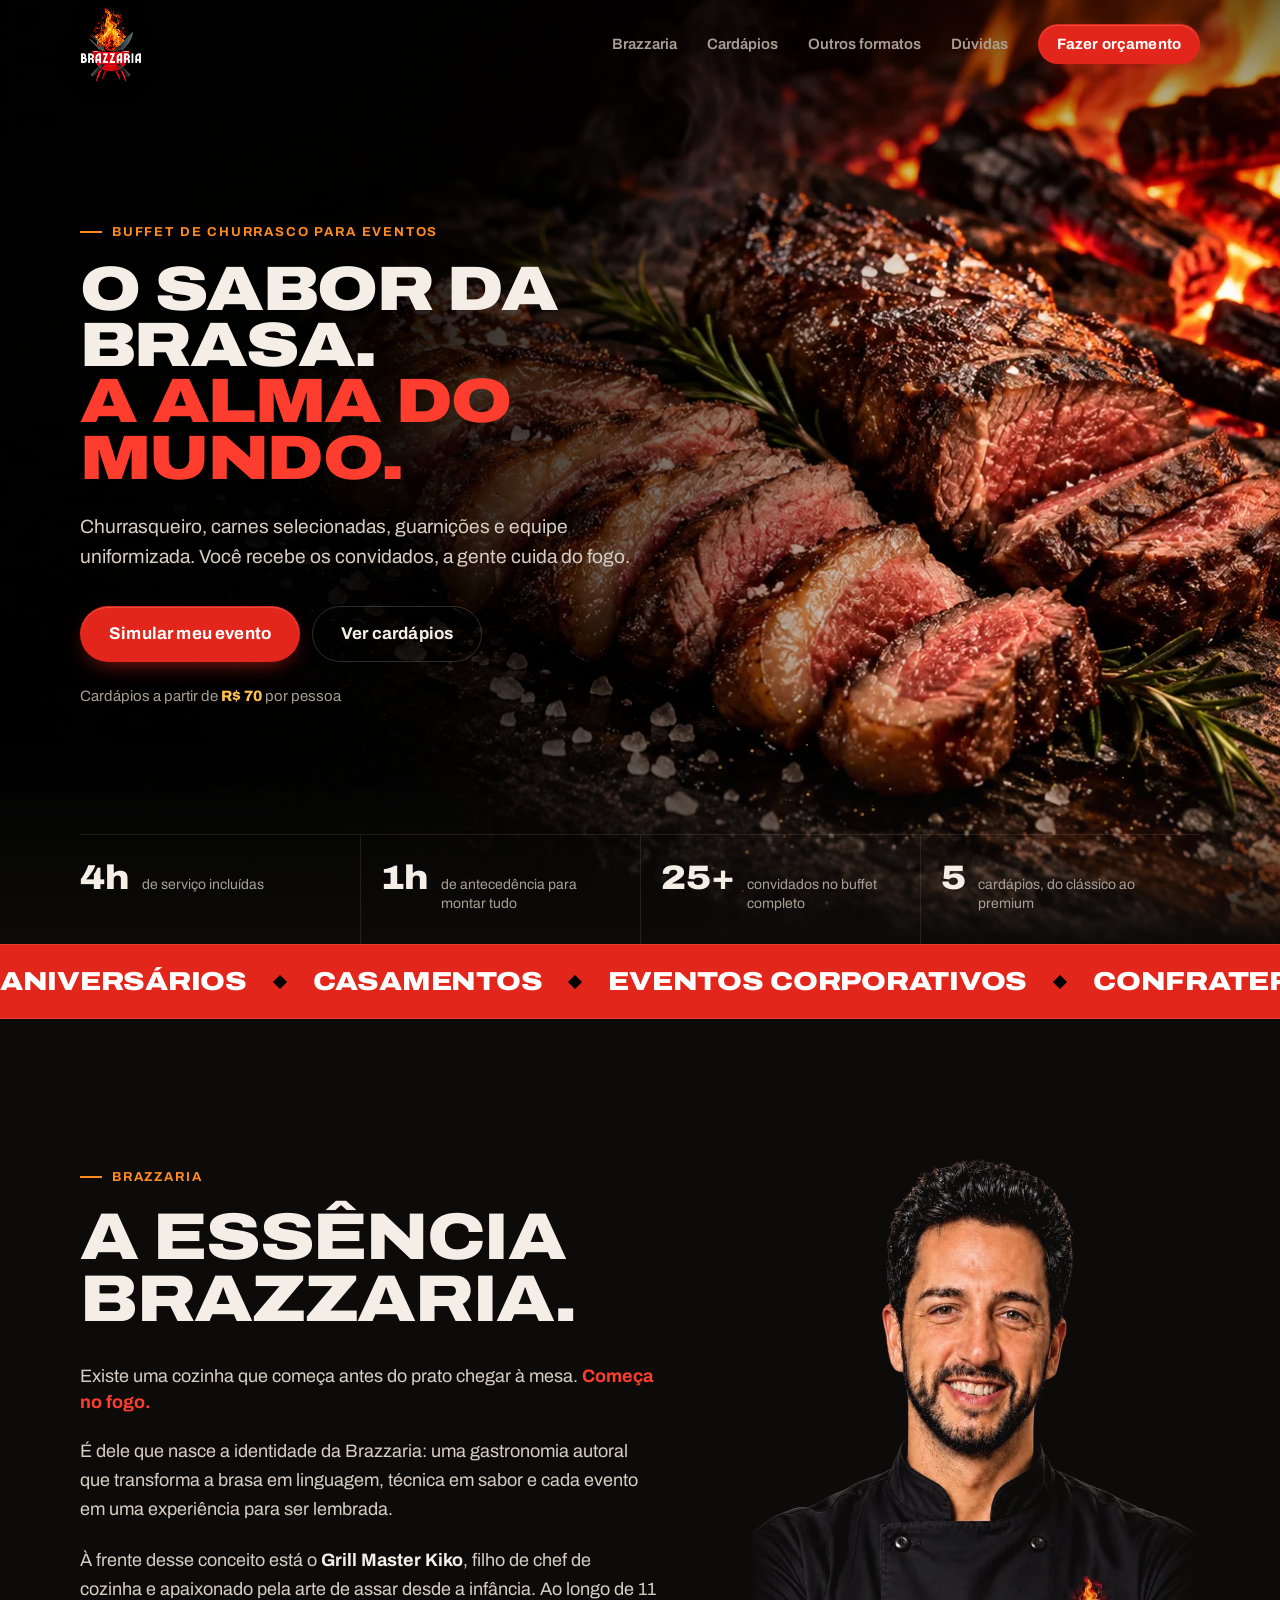
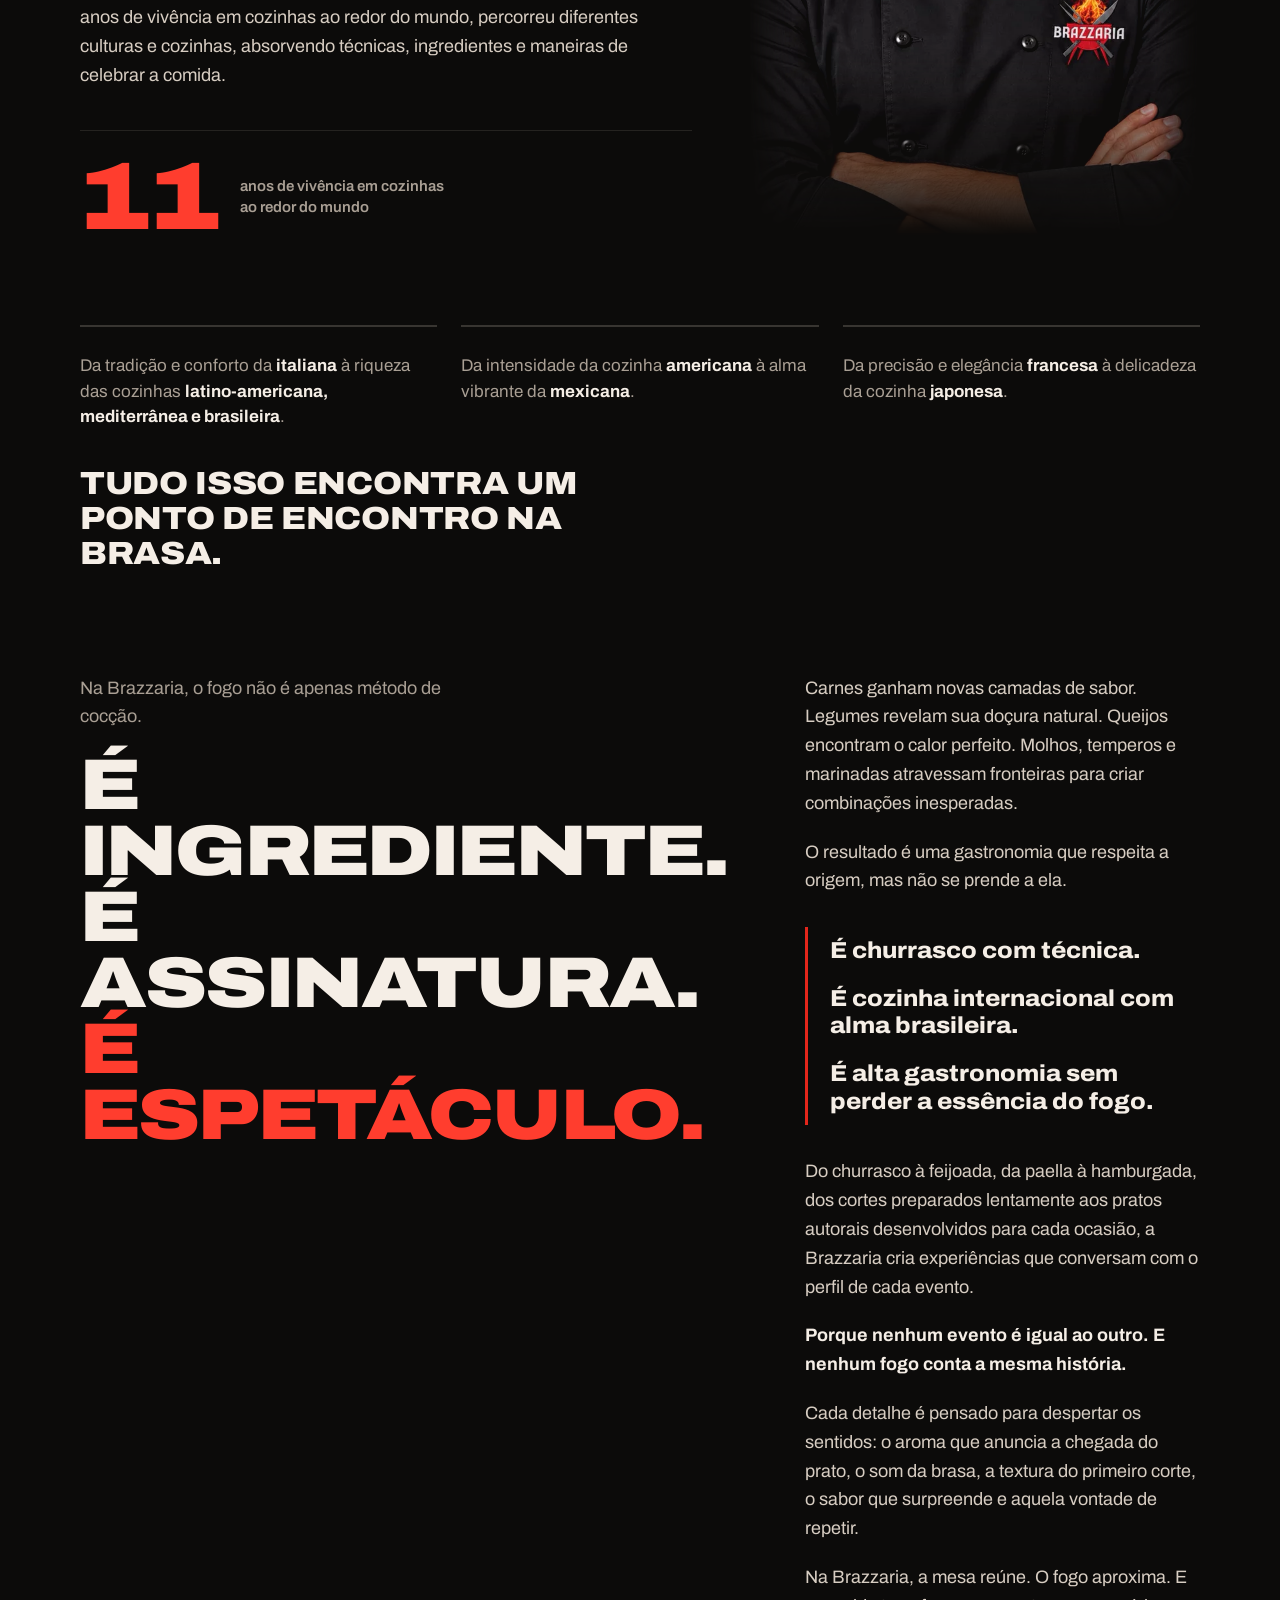
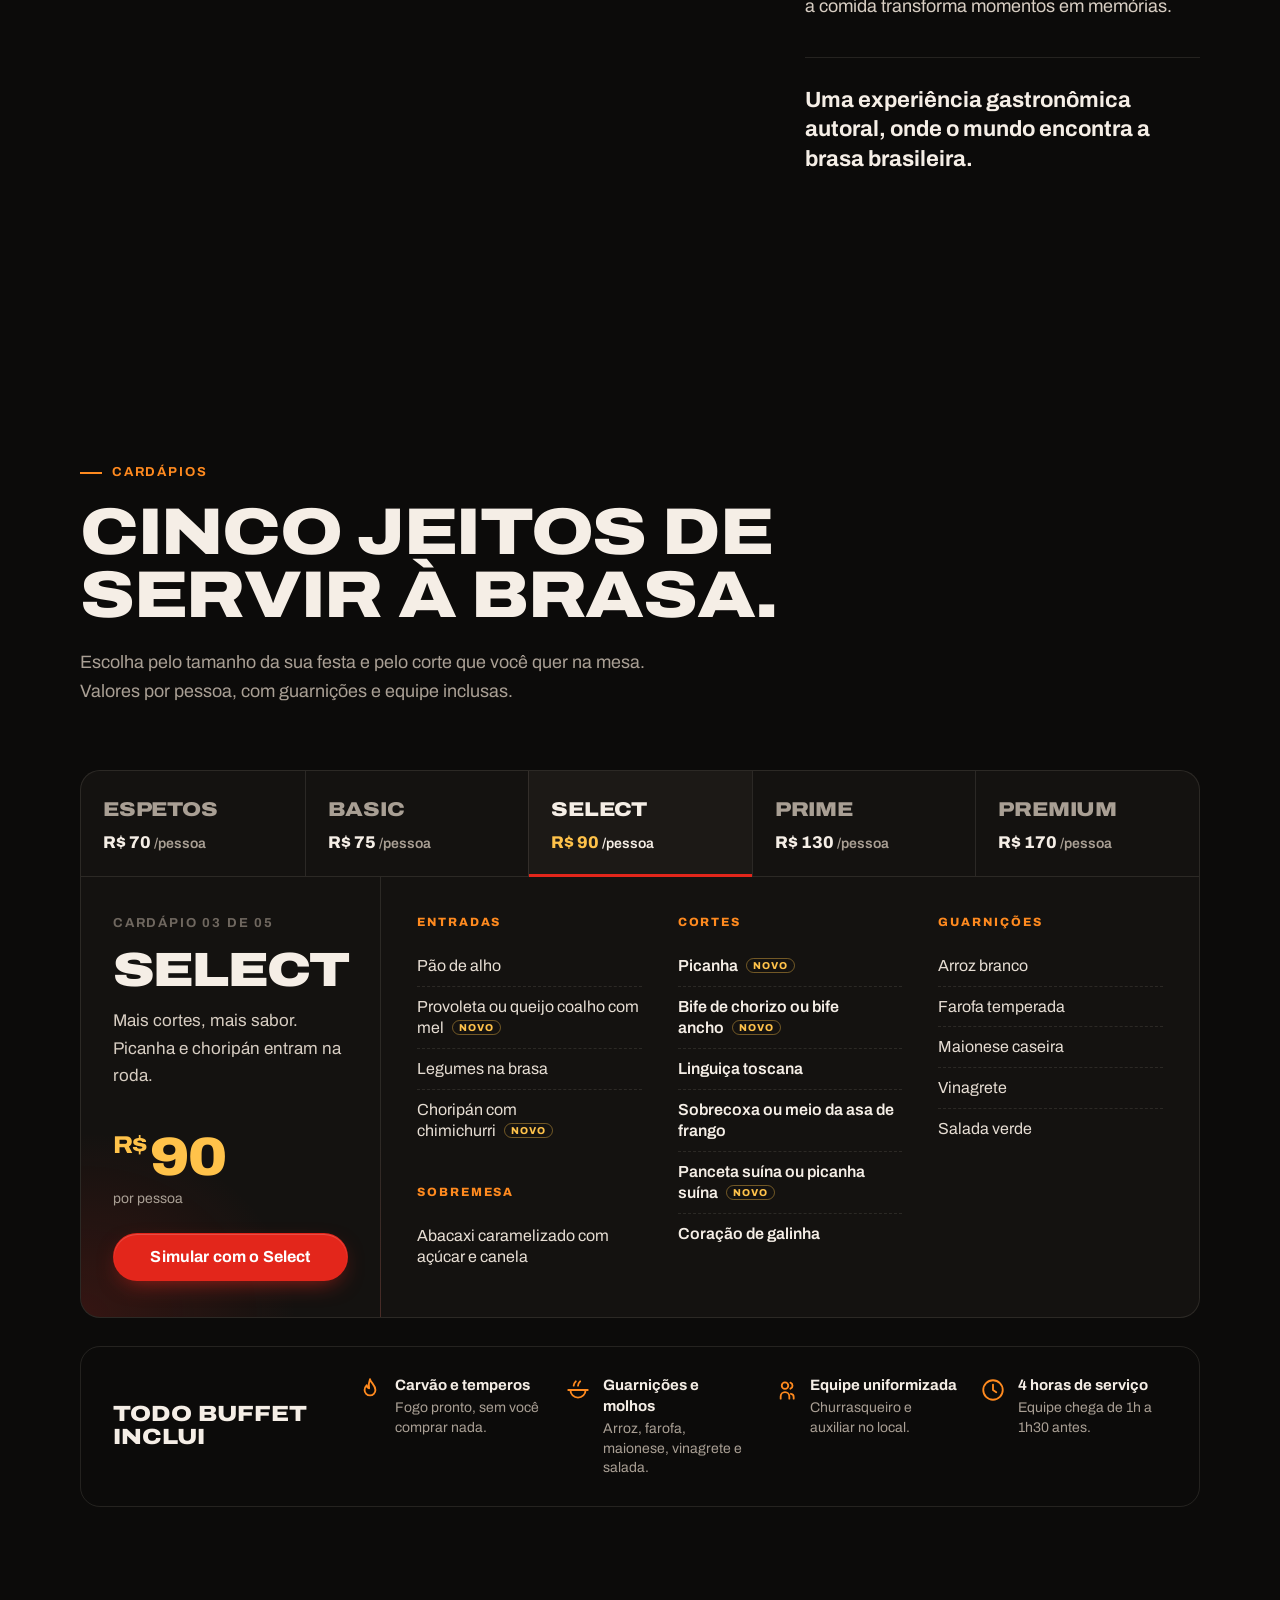
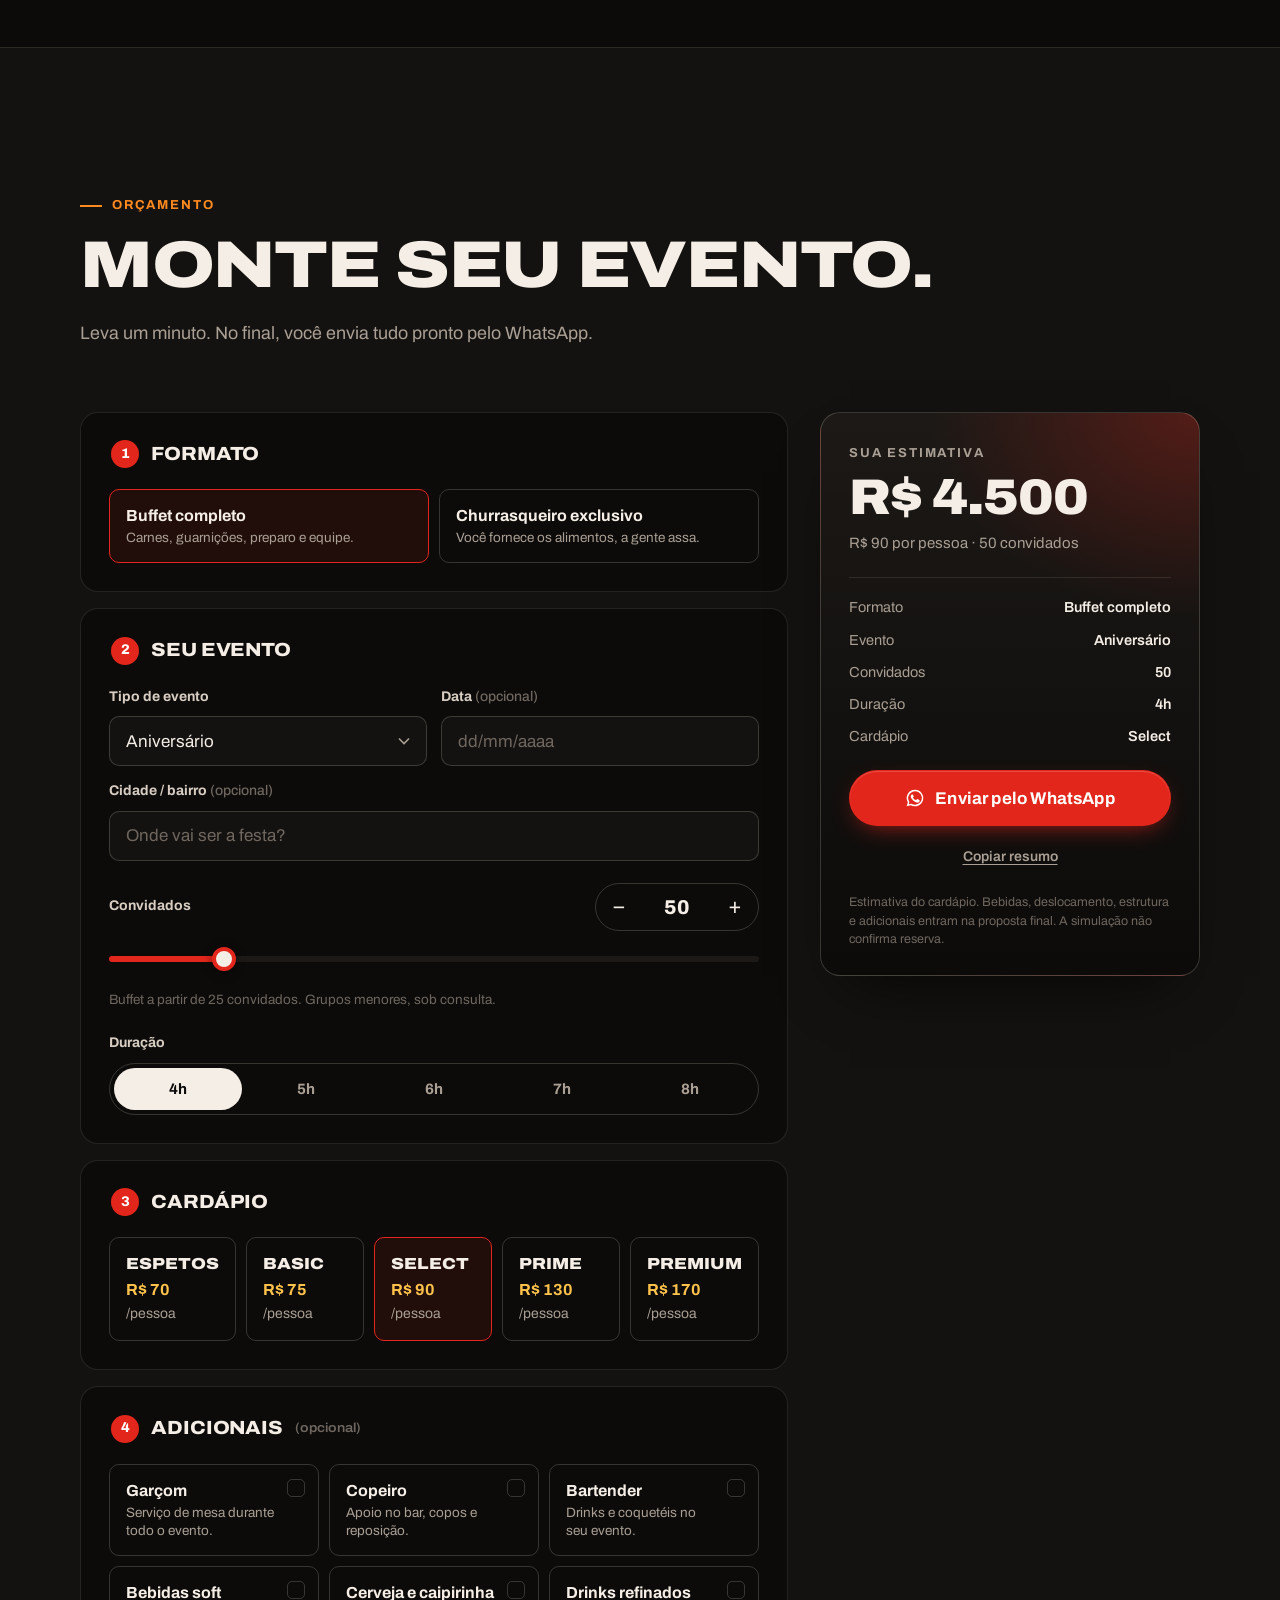
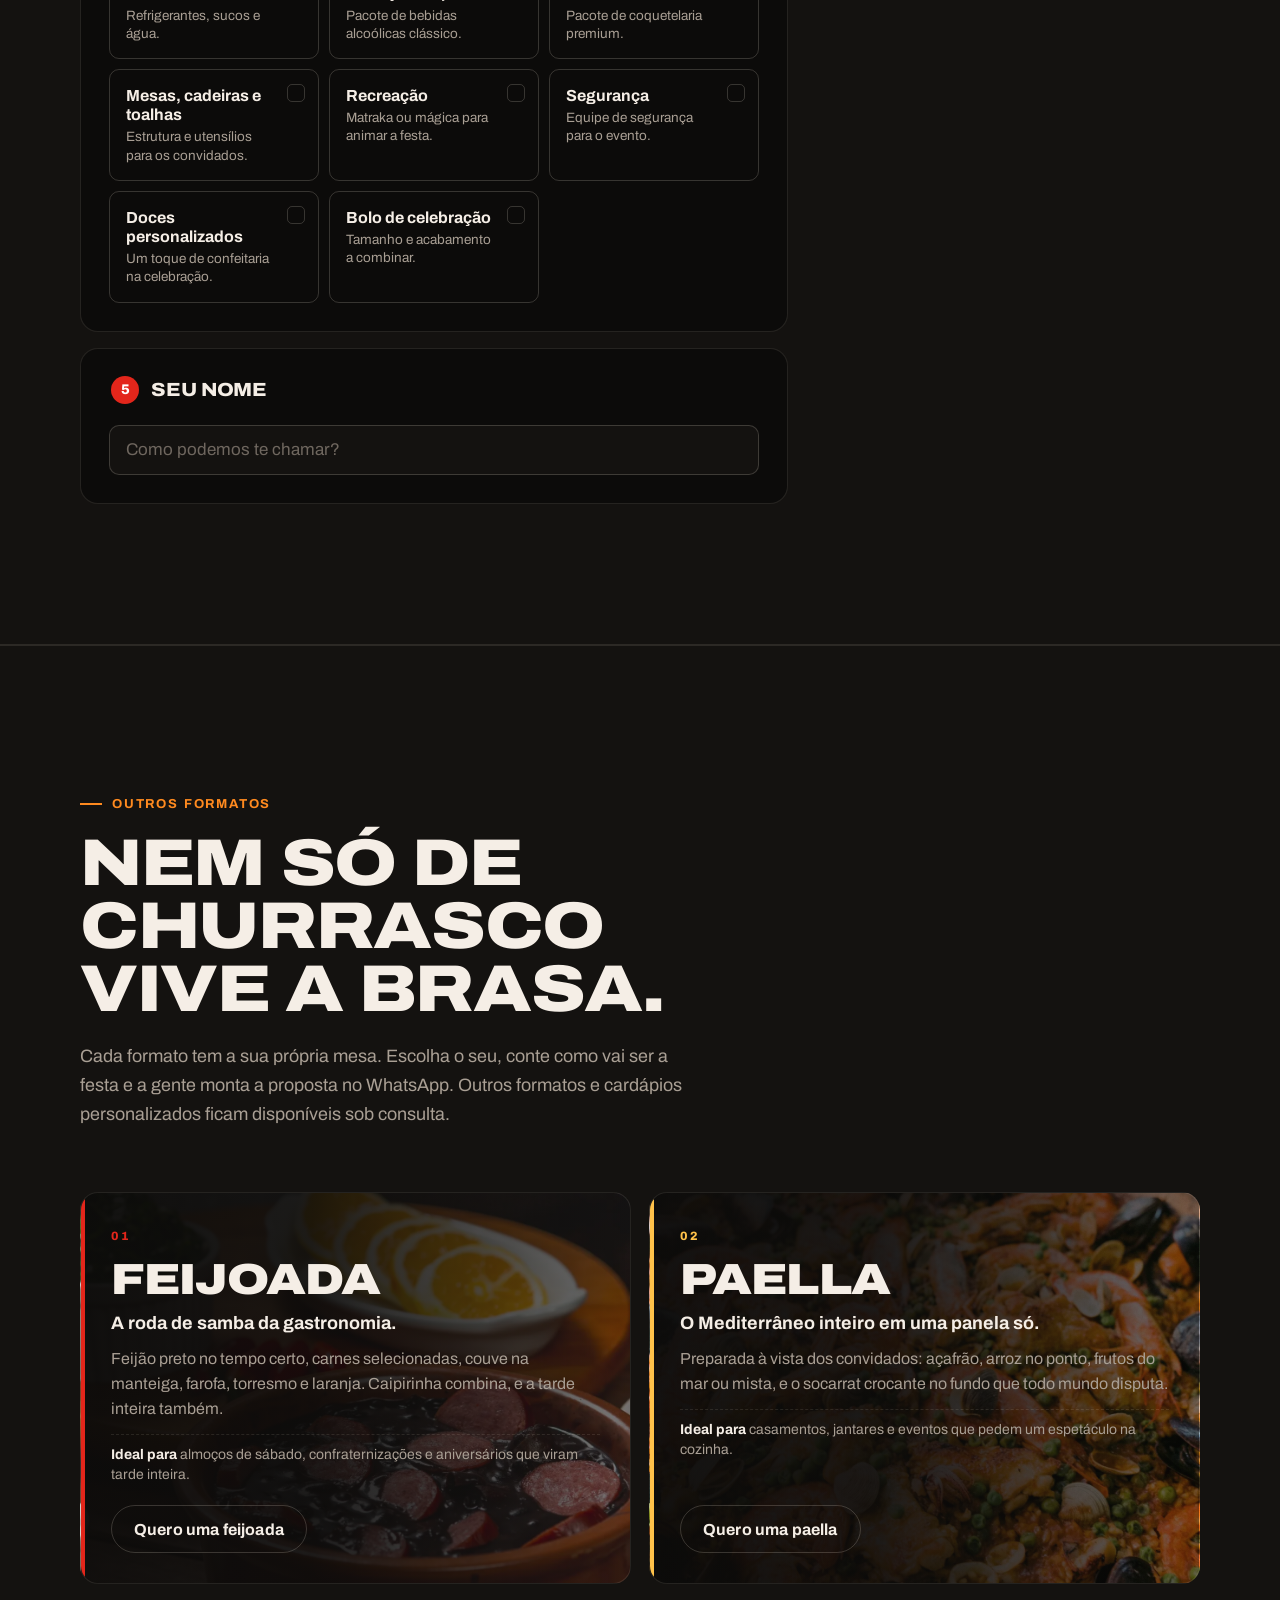
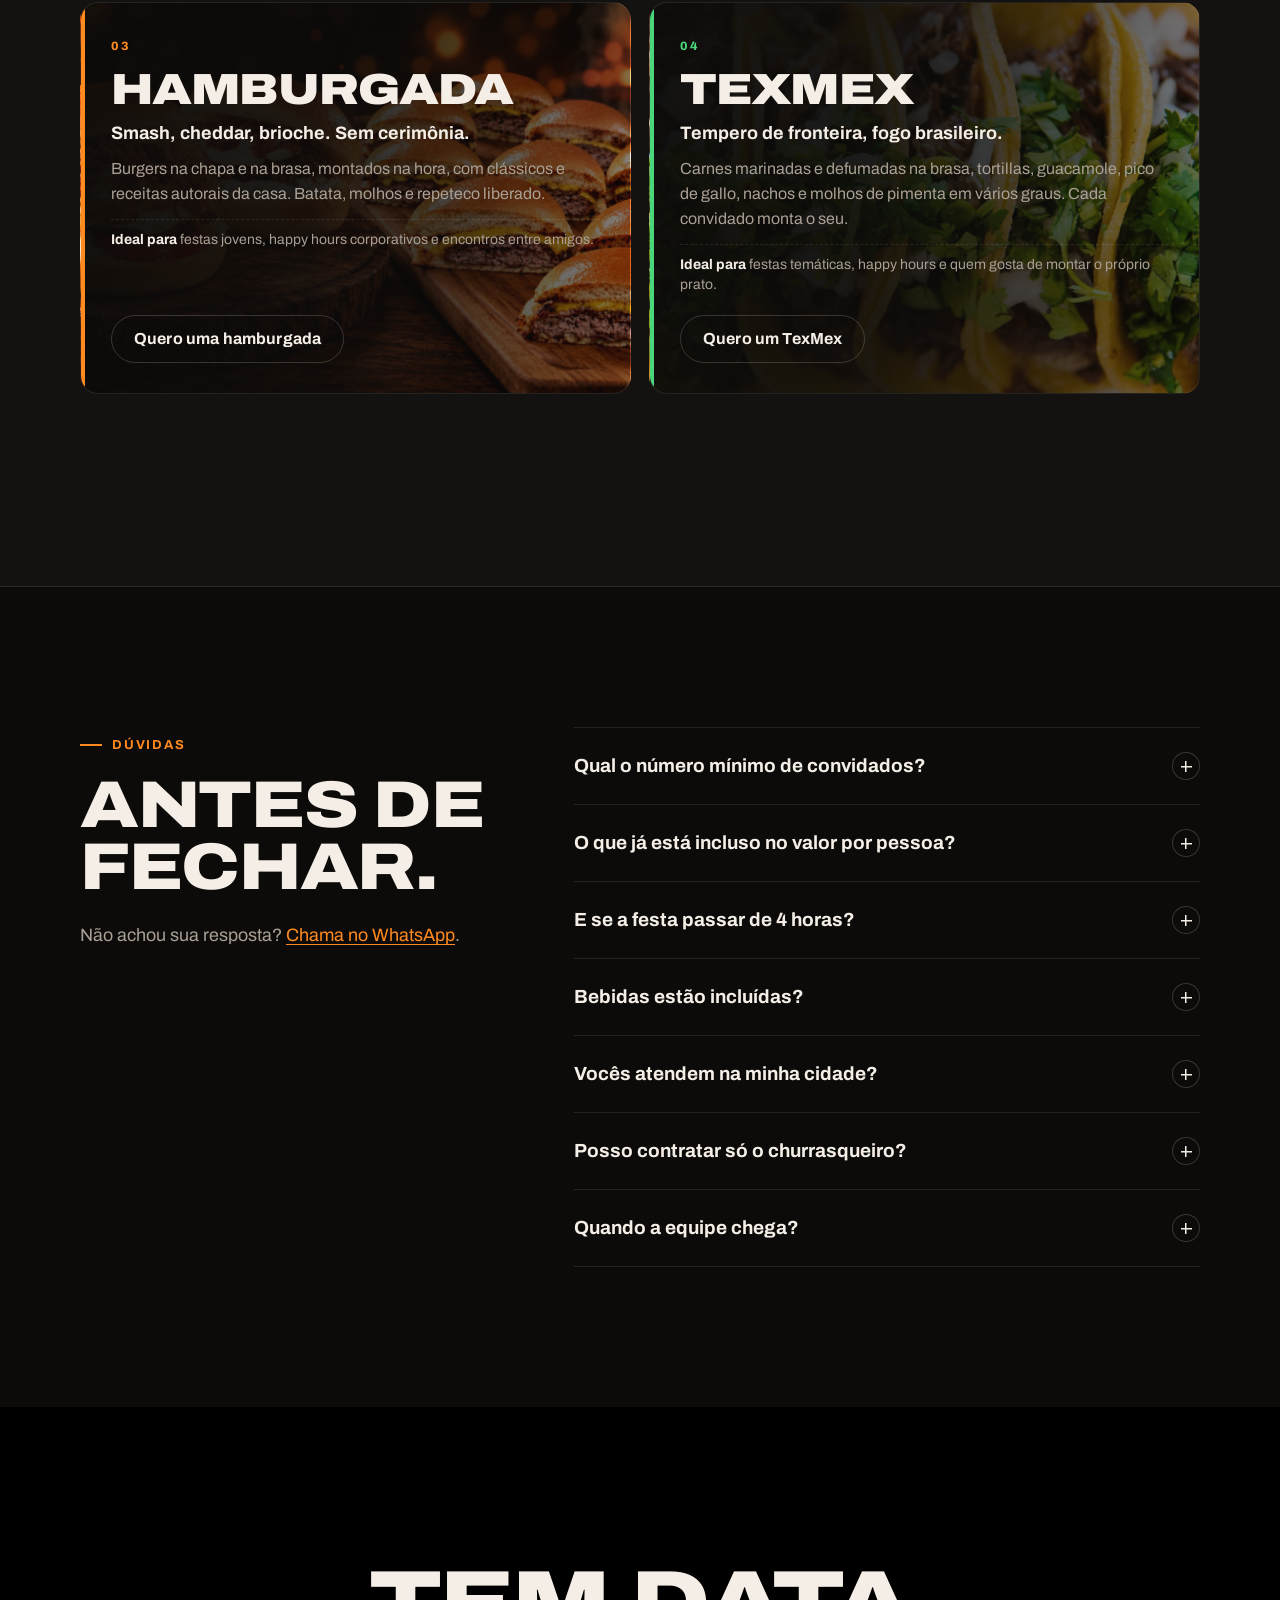
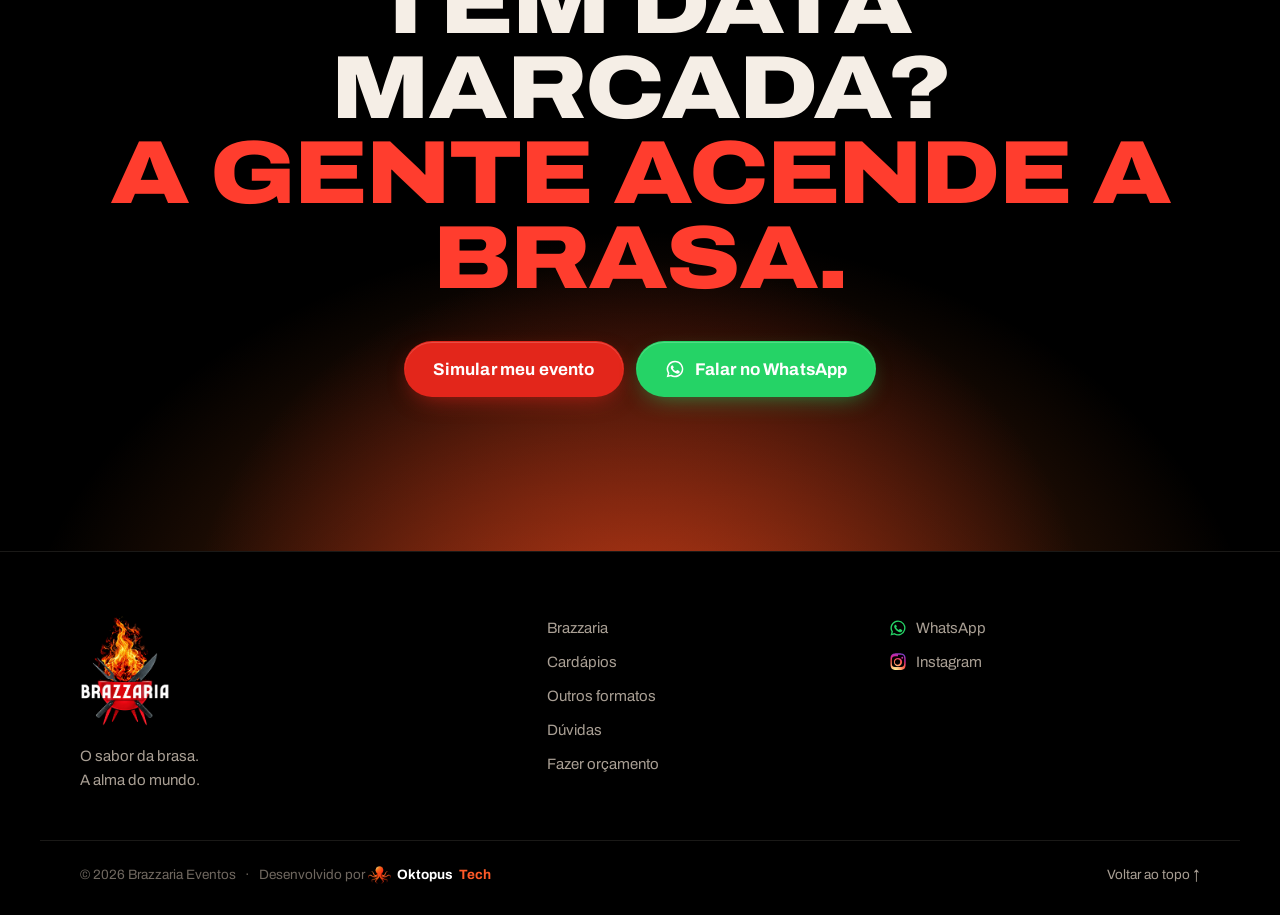
==== commit 561b04f6: "Botão do WhatsApp em verde oficial; ícones de WhatsApp e Instagram nas cores das marcas Co-Authored-" ====
--- a/index.html
+++ b/index.html
@@ -420,7 +420,7 @@
         <h2>Tem data marcada? <br><em>A gente acende a brasa.</em></h2>
         <div class="cta__actions">
           <a class="btn btn--ember btn--lg" href="#orcamento">Simular meu evento</a>
-          <a class="btn btn--ghost btn--lg" href="#" data-wa><svg viewBox="0 0 24 24" aria-hidden="true" class="ico-wa"><path d="M12 2a10 10 0 0 0-8.6 15.1L2 22l5-1.3A10 10 0 1 0 12 2Zm0 18.2a8.2 8.2 0 0 1-4.2-1.2l-.3-.2-3 .8.8-2.9-.2-.3A8.2 8.2 0 1 1 12 20.2Zm4.5-6.1c-.2-.1-1.5-.7-1.7-.8-.2-.1-.4-.1-.6.1l-.8 1c-.1.2-.3.2-.5.1a6.7 6.7 0 0 1-3.3-2.9c-.2-.4.3-.4.8-1.3.1-.2 0-.3 0-.4l-.8-1.8c-.2-.5-.4-.4-.6-.4h-.5a1 1 0 0 0-.7.3 3 3 0 0 0-.9 2.2 5.2 5.2 0 0 0 1.1 2.7 11.8 11.8 0 0 0 4.5 4c1.7.7 2.3.8 3.2.6a2.7 2.7 0 0 0 1.8-1.2c.2-.6.2-1.1.1-1.2l-.4-.3Z"/></svg>Falar no WhatsApp</a>
+          <a class="btn btn--wa btn--lg" href="#" data-wa><svg viewBox="0 0 24 24" aria-hidden="true" class="ico-wa"><path d="M12 2a10 10 0 0 0-8.6 15.1L2 22l5-1.3A10 10 0 1 0 12 2Zm0 18.2a8.2 8.2 0 0 1-4.2-1.2l-.3-.2-3 .8.8-2.9-.2-.3A8.2 8.2 0 1 1 12 20.2Zm4.5-6.1c-.2-.1-1.5-.7-1.7-.8-.2-.1-.4-.1-.6.1l-.8 1c-.1.2-.3.2-.5.1a6.7 6.7 0 0 1-3.3-2.9c-.2-.4.3-.4.8-1.3.1-.2 0-.3 0-.4l-.8-1.8c-.2-.5-.4-.4-.6-.4h-.5a1 1 0 0 0-.7.3 3 3 0 0 0-.9 2.2 5.2 5.2 0 0 0 1.1 2.7 11.8 11.8 0 0 0 4.5 4c1.7.7 2.3.8 3.2.6a2.7 2.7 0 0 0 1.8-1.2c.2-.6.2-1.1.1-1.2l-.4-.3Z"/></svg>Falar no WhatsApp</a>
         </div>
       </div>
     </section>
@@ -442,8 +442,8 @@
       </nav>
       <div class="footer__contact">
         <a href="#" data-wa><svg viewBox="0 0 24 24" aria-hidden="true" class="ico-wa"><path d="M12 2a10 10 0 0 0-8.6 15.1L2 22l5-1.3A10 10 0 1 0 12 2Zm0 18.2a8.2 8.2 0 0 1-4.2-1.2l-.3-.2-3 .8.8-2.9-.2-.3A8.2 8.2 0 1 1 12 20.2Zm4.5-6.1c-.2-.1-1.5-.7-1.7-.8-.2-.1-.4-.1-.6.1l-.8 1c-.1.2-.3.2-.5.1a6.7 6.7 0 0 1-3.3-2.9c-.2-.4.3-.4.8-1.3.1-.2 0-.3 0-.4l-.8-1.8c-.2-.5-.4-.4-.6-.4h-.5a1 1 0 0 0-.7.3 3 3 0 0 0-.9 2.2 5.2 5.2 0 0 0 1.1 2.7 11.8 11.8 0 0 0 4.5 4c1.7.7 2.3.8 3.2.6a2.7 2.7 0 0 0 1.8-1.2c.2-.6.2-1.1.1-1.2l-.4-.3Z"/></svg>WhatsApp</a>
-        <a href="#" data-instagram hidden><svg viewBox="0 0 24 24" aria-hidden="true" class="ico-ig"><path d="M12 2.2c2.7 0 3 0 4.1.1 2.7.1 4 1.4 4.1 4.1.1 1.1.1 1.4.1 4.1s0 3-.1 4.1c-.1 2.7-1.4 4-4.1 4.1-1.1.1-1.4.1-4.1.1s-3 0-4.1-.1c-2.7-.1-4-1.4-4.1-4.1C3.8 15.5 3.8 15.2 3.8 12.5s0-3 .1-4.1C4 5.7 5.3 4.4 8 4.3c1.1-.1 1.4-.1 4-.1ZM12 .4C9.3.4 8.9.4 7.9.5 4.2.7 2.2 2.7 2 6.4 2 7.4 2 7.8 2 10.5v2c0 2.7 0 3.1.1 4.1.2 3.7 2.2 5.7 5.9 5.9 1 .1 1.4.1 4.1.1s3.1 0 4.1-.1c3.7-.2 5.7-2.2 5.9-5.9.1-1 .1-1.4.1-4.1v-2c0-2.7 0-3.1-.1-4.1C21.9 2.7 19.9.7 16.2.5 15.1.4 14.7.4 12 .4Zm0 6.1a5.5 5.5 0 1 0 0 11 5.5 5.5 0 0 0 0-11Zm0 9a3.6 3.6 0 1 1 0-7.1 3.6 3.6 0 0 1 0 7.1Zm5.7-10.5a1.3 1.3 0 1 0 0 2.6 1.3 1.3 0 0 0 0-2.6Z"/></svg>Instagram</a>
-        <a href="#" data-email hidden><svg viewBox="0 0 24 24" aria-hidden="true" class="ico-ig"><path d="M3 5h18a1 1 0 0 1 1 1v12a1 1 0 0 1-1 1H3a1 1 0 0 1-1-1V6a1 1 0 0 1 1-1Zm1 2.4V17h16V7.4l-8 5.6-8-5.6ZM5.2 7l6.8 4.8L18.8 7H5.2Z"/></svg>E-mail</a>
+        <a href="#" data-instagram hidden><svg viewBox="0 0 24 24" aria-hidden="true" class="ico-ig"><defs><radialGradient id="ig-grad" cx="30%" cy="107%" r="150%"><stop offset="0" stop-color="#fdf497"/><stop offset=".05" stop-color="#fdf497"/><stop offset=".45" stop-color="#fd5949"/><stop offset=".6" stop-color="#d6249f"/><stop offset=".9" stop-color="#285AEB"/></radialGradient></defs><path fill="url(#ig-grad)" d="M12 2.2c2.7 0 3 0 4.1.1 2.7.1 4 1.4 4.1 4.1.1 1.1.1 1.4.1 4.1s0 3-.1 4.1c-.1 2.7-1.4 4-4.1 4.1-1.1.1-1.4.1-4.1.1s-3 0-4.1-.1c-2.7-.1-4-1.4-4.1-4.1C3.8 15.5 3.8 15.2 3.8 12.5s0-3 .1-4.1C4 5.7 5.3 4.4 8 4.3c1.1-.1 1.4-.1 4-.1ZM12 .4C9.3.4 8.9.4 7.9.5 4.2.7 2.2 2.7 2 6.4 2 7.4 2 7.8 2 10.5v2c0 2.7 0 3.1.1 4.1.2 3.7 2.2 5.7 5.9 5.9 1 .1 1.4.1 4.1.1s3.1 0 4.1-.1c3.7-.2 5.7-2.2 5.9-5.9.1-1 .1-1.4.1-4.1v-2c0-2.7 0-3.1-.1-4.1C21.9 2.7 19.9.7 16.2.5 15.1.4 14.7.4 12 .4Zm0 6.1a5.5 5.5 0 1 0 0 11 5.5 5.5 0 0 0 0-11Zm0 9a3.6 3.6 0 1 1 0-7.1 3.6 3.6 0 0 1 0 7.1Zm5.7-10.5a1.3 1.3 0 1 0 0 2.6 1.3 1.3 0 0 0 0-2.6Z"/></svg>Instagram</a>
+        <a href="#" data-email hidden><svg viewBox="0 0 24 24" aria-hidden="true" class="ico-ig"><defs><radialGradient id="ig-grad" cx="30%" cy="107%" r="150%"><stop offset="0" stop-color="#fdf497"/><stop offset=".05" stop-color="#fdf497"/><stop offset=".45" stop-color="#fd5949"/><stop offset=".6" stop-color="#d6249f"/><stop offset=".9" stop-color="#285AEB"/></radialGradient></defs><path fill="url(#ig-grad)" d="M3 5h18a1 1 0 0 1 1 1v12a1 1 0 0 1-1 1H3a1 1 0 0 1-1-1V6a1 1 0 0 1 1-1Zm1 2.4V17h16V7.4l-8 5.6-8-5.6ZM5.2 7l6.8 4.8L18.8 7H5.2Z"/></svg>E-mail</a>
       </div>
     </div>
     <div class="wrap footer__bottom">
@@ -454,7 +454,7 @@
 
   <!-- Barra fixa no celular -->
   <div class="mobilebar">
-    <a class="btn btn--ghost" href="#" data-wa data-mb="default"><svg viewBox="0 0 24 24" aria-hidden="true" class="ico-wa"><path d="M12 2a10 10 0 0 0-8.6 15.1L2 22l5-1.3A10 10 0 1 0 12 2Zm0 18.2a8.2 8.2 0 0 1-4.2-1.2l-.3-.2-3 .8.8-2.9-.2-.3A8.2 8.2 0 1 1 12 20.2Zm4.5-6.1c-.2-.1-1.5-.7-1.7-.8-.2-.1-.4-.1-.6.1l-.8 1c-.1.2-.3.2-.5.1a6.7 6.7 0 0 1-3.3-2.9c-.2-.4.3-.4.8-1.3.1-.2 0-.3 0-.4l-.8-1.8c-.2-.5-.4-.4-.6-.4h-.5a1 1 0 0 0-.7.3 3 3 0 0 0-.9 2.2 5.2 5.2 0 0 0 1.1 2.7 11.8 11.8 0 0 0 4.5 4c1.7.7 2.3.8 3.2.6a2.7 2.7 0 0 0 1.8-1.2c.2-.6.2-1.1.1-1.2l-.4-.3Z"/></svg>WhatsApp</a>
+    <a class="btn btn--wa" href="#" data-wa data-mb="default"><svg viewBox="0 0 24 24" aria-hidden="true" class="ico-wa"><path d="M12 2a10 10 0 0 0-8.6 15.1L2 22l5-1.3A10 10 0 1 0 12 2Zm0 18.2a8.2 8.2 0 0 1-4.2-1.2l-.3-.2-3 .8.8-2.9-.2-.3A8.2 8.2 0 1 1 12 20.2Zm4.5-6.1c-.2-.1-1.5-.7-1.7-.8-.2-.1-.4-.1-.6.1l-.8 1c-.1.2-.3.2-.5.1a6.7 6.7 0 0 1-3.3-2.9c-.2-.4.3-.4.8-1.3.1-.2 0-.3 0-.4l-.8-1.8c-.2-.5-.4-.4-.6-.4h-.5a1 1 0 0 0-.7.3 3 3 0 0 0-.9 2.2 5.2 5.2 0 0 0 1.1 2.7 11.8 11.8 0 0 0 4.5 4c1.7.7 2.3.8 3.2.6a2.7 2.7 0 0 0 1.8-1.2c.2-.6.2-1.1.1-1.2l-.4-.3Z"/></svg>WhatsApp</a>
     <a class="btn btn--ember" href="#orcamento" data-mb="default">Fazer orçamento</a>
     <div class="mobilebar__est" data-mb="sim"><small>Estimativa</small><b id="mb-total">R$ 0</b></div>
     <a class="btn btn--ember" id="mb-send" href="#" target="_blank" rel="noopener" data-mb="sim">Enviar no WhatsApp</a>
--- a/css/style.css
+++ b/css/style.css
@@ -129,6 +129,13 @@
 .btn--ghost { border-color: var(--line-2); color: var(--bone); }
 .btn--ghost:hover { border-color: var(--bone); background: rgba(255,255,255,.04); }
 
+.btn--wa {
+  --bg: #25d366;
+  color: #fff;
+  box-shadow: 0 8px 24px -10px rgba(37, 211, 102, .7), inset 0 1px 0 rgba(255,255,255,.2);
+}
+.btn--wa:hover { --bg: #1ebe5d; }
+
 .ico-wa { width: 20px; height: 20px; fill: currentColor; flex: none; }
 
 /* ---------- Header ---------- */
@@ -607,13 +614,17 @@
 
 .about__grid {
   display: grid; grid-template-columns: 1.15fr .85fr; gap: clamp(36px, 5vw, 56px);
-  align-items: center;
-}
-.about__chef { margin: 0; justify-self: end; width: 100%; max-width: 480px; background: var(--coal); }
+}
+.about__chef { position: relative; margin: 0; justify-self: end; width: 100%; max-width: 480px; background: var(--coal); }
 .about__chef img {
-  display: block; width: 100%; height: auto; mix-blend-mode: lighten;
-  -webkit-mask-image: linear-gradient(to bottom, #000 72%, transparent 100%);
-          mask-image: linear-gradient(to bottom, #000 72%, transparent 100%);
+  position: absolute; inset: 0; width: 100%; height: 100%;
+  object-fit: cover; object-position: center top; mix-blend-mode: lighten;
+  -webkit-mask-image: linear-gradient(to bottom, #000 72%, transparent 100%),
+                      linear-gradient(to right, transparent, #000 10%, #000 90%, transparent);
+  -webkit-mask-composite: source-in;
+          mask-image: linear-gradient(to bottom, #000 72%, transparent 100%),
+                      linear-gradient(to right, transparent, #000 10%, #000 90%, transparent);
+          mask-composite: intersect;
 }
 .about__copy p:not(.eyebrow) { margin-top: 22px; color: #d7cdc2; font-size: 18px; max-width: 32em; }
 .about__copy h2 + p { margin-top: 32px !important; }
@@ -802,6 +813,7 @@
 
   .about__grid { grid-template-columns: 1fr; }
   .about__chef { justify-self: center; max-width: 380px; }
+  .about__chef img { position: static; height: auto; }
   .faq { grid-template-columns: 1fr; }
   .faq .section__head { position: static; }
 
@@ -931,6 +943,7 @@
 .footer__contact a { display: inline-flex; align-items: center; gap: 9px; }
 .footer__contact a[hidden] { display: none; }
 .footer__contact .ico-wa, .ico-ig { width: 18px; height: 18px; fill: currentColor; flex: none; }
+.footer__contact .ico-wa { fill: #25d366; }
 .footer__bottom { align-items: center; flex-wrap: wrap; }
 .footer__legal { display: inline; line-height: 1.8; }
 .footer__legal i { font-style: normal; color: var(--dim); margin: 0 6px; }
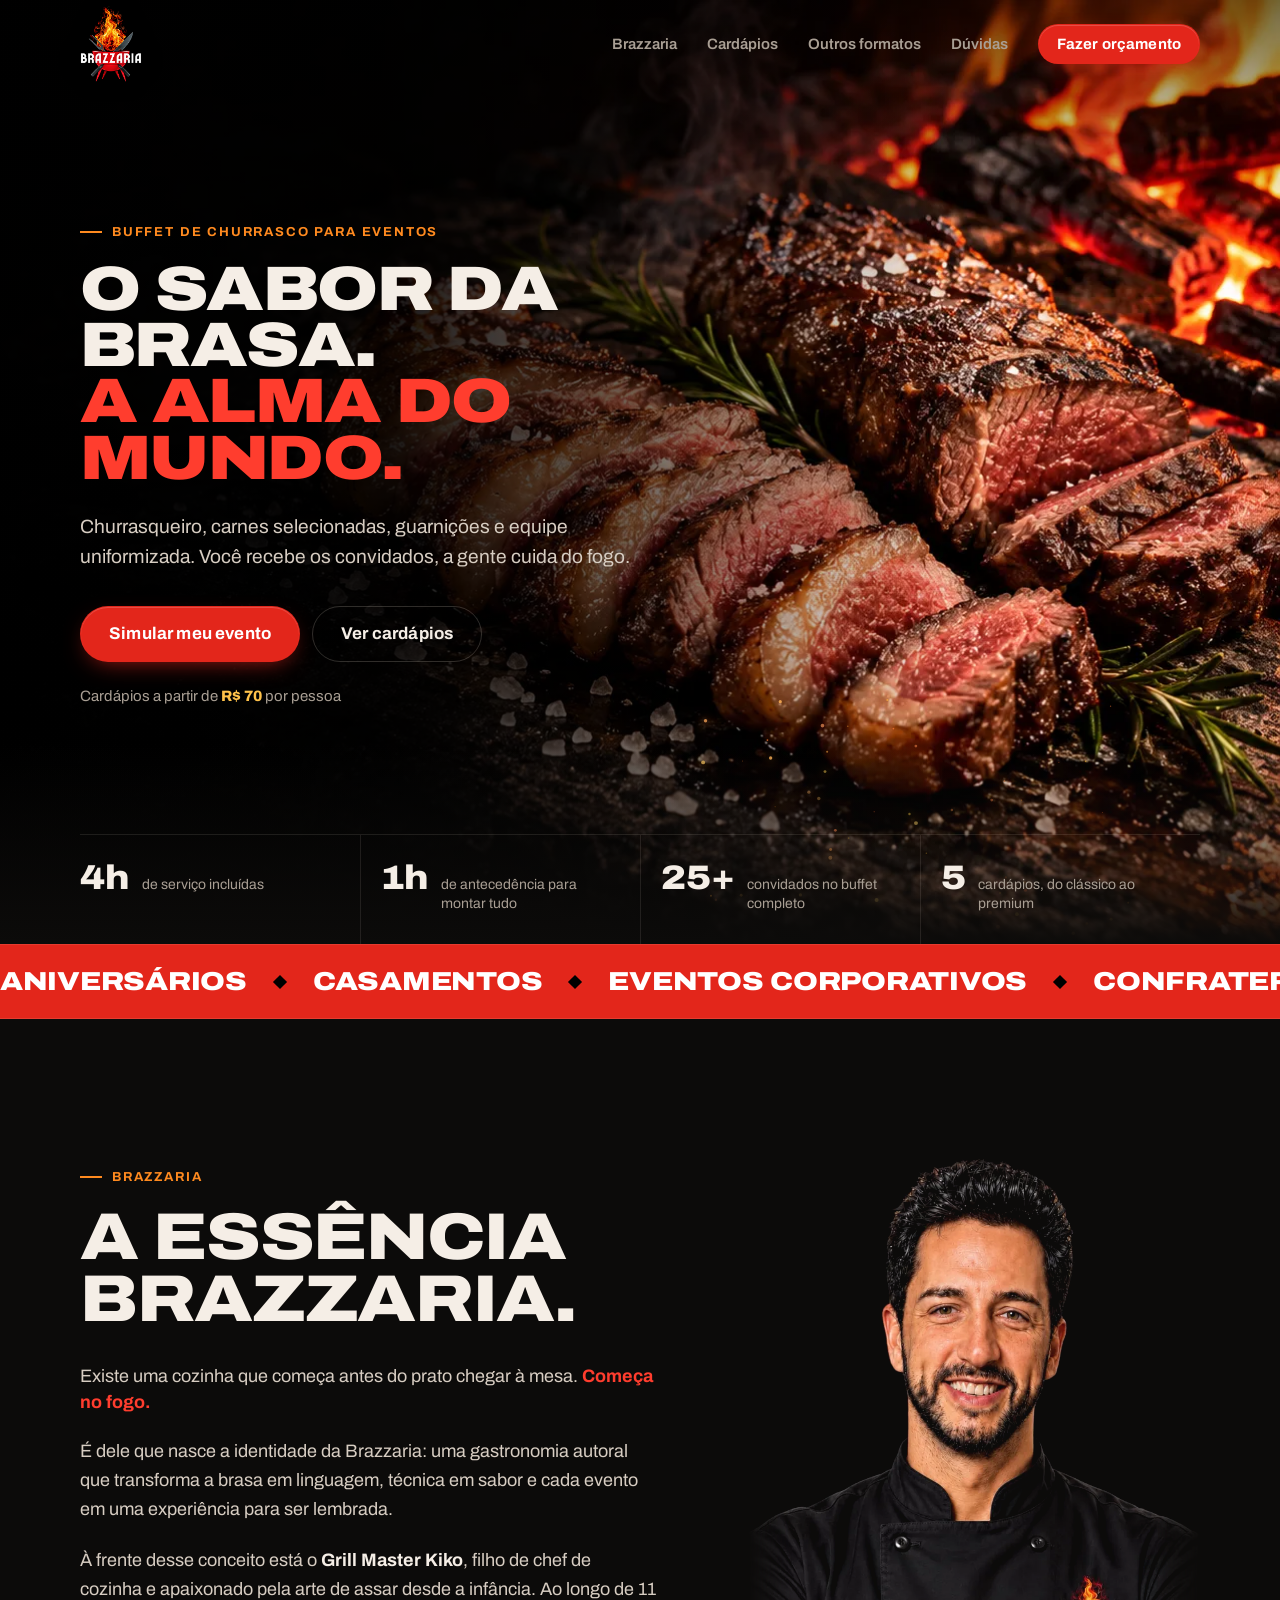
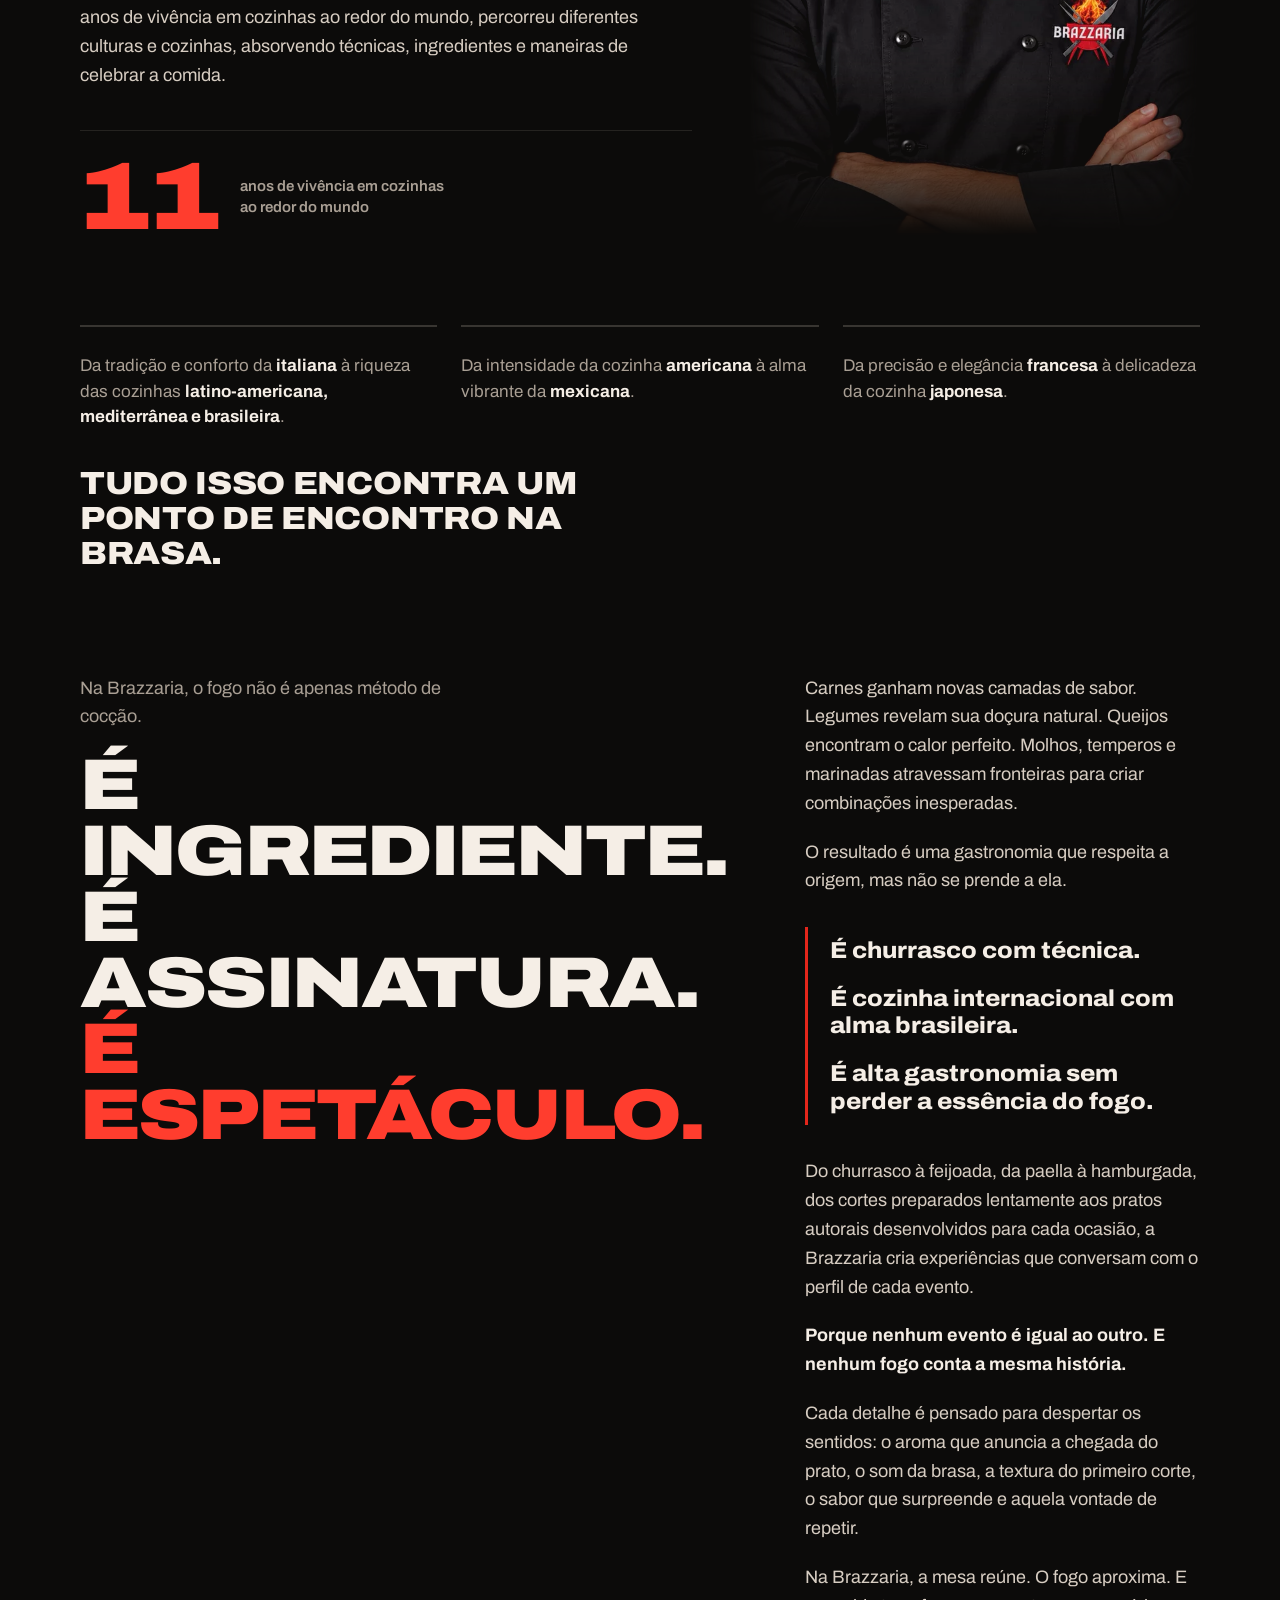
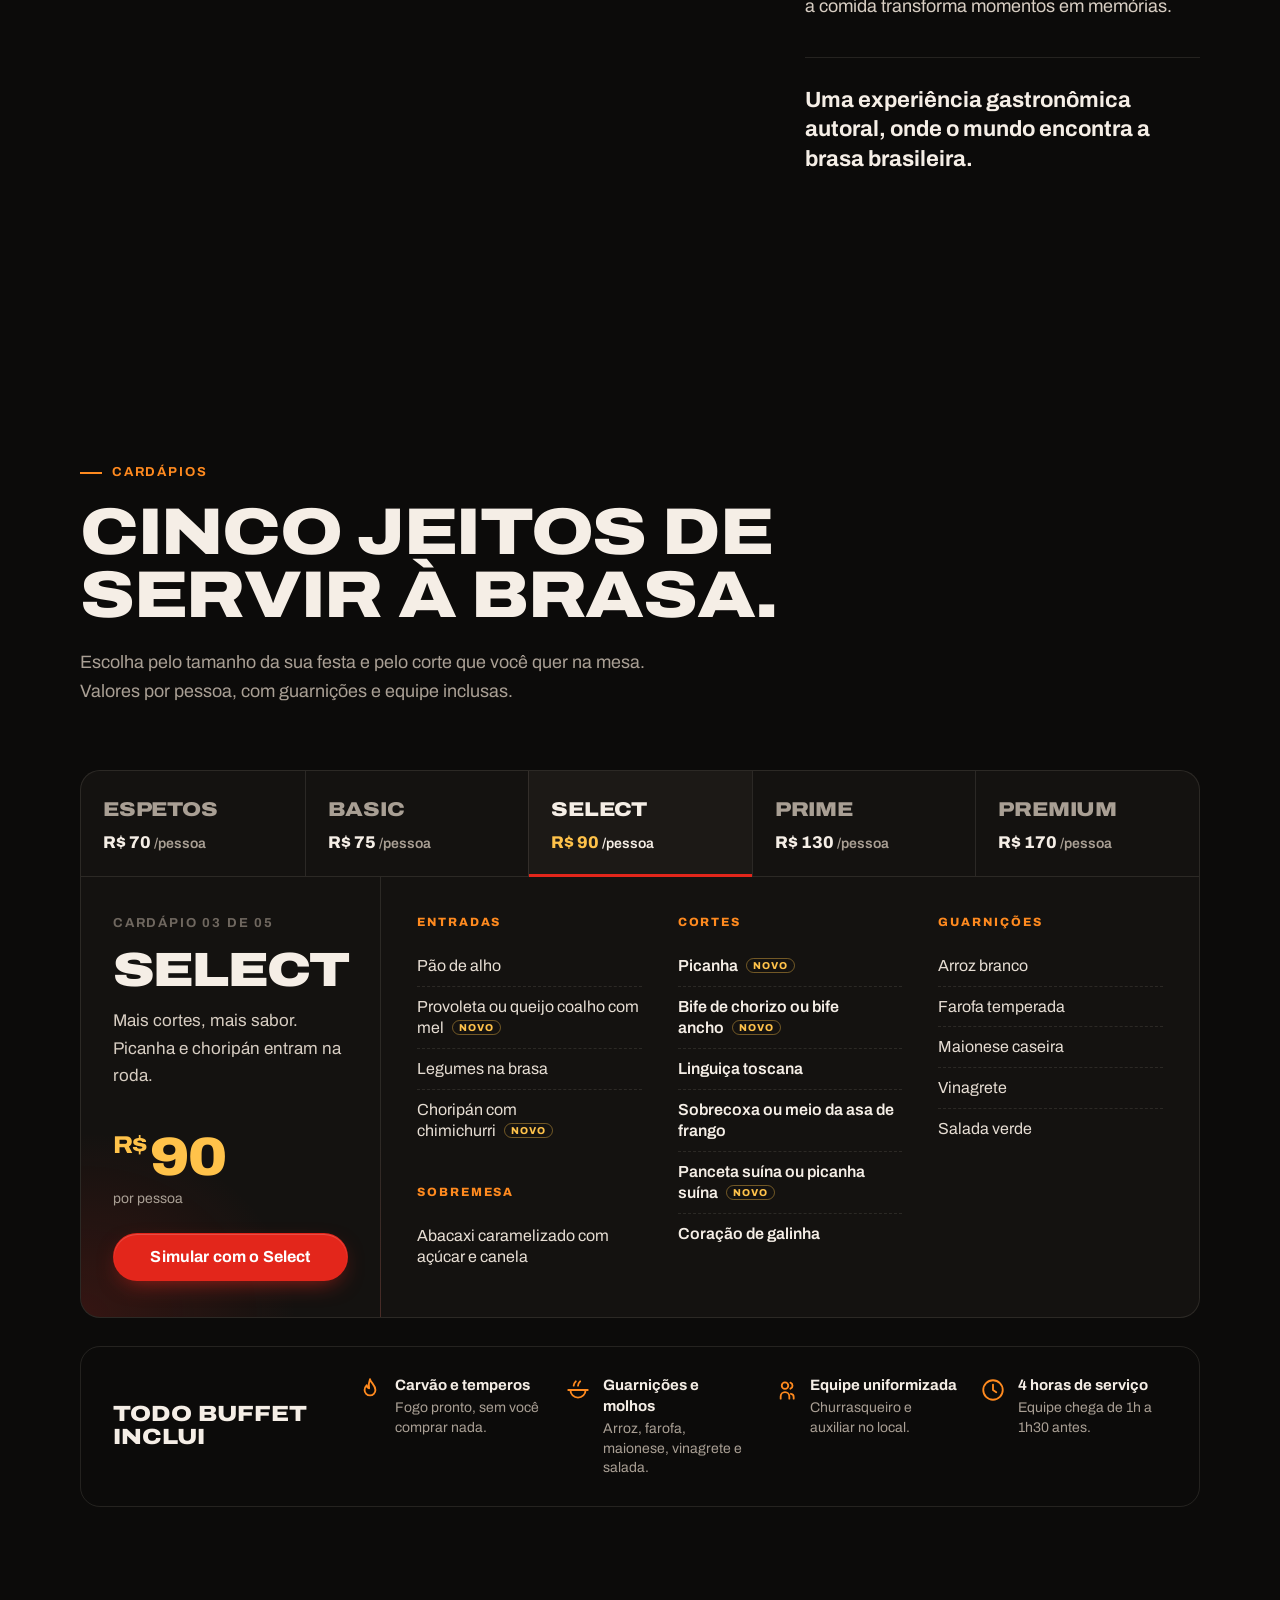
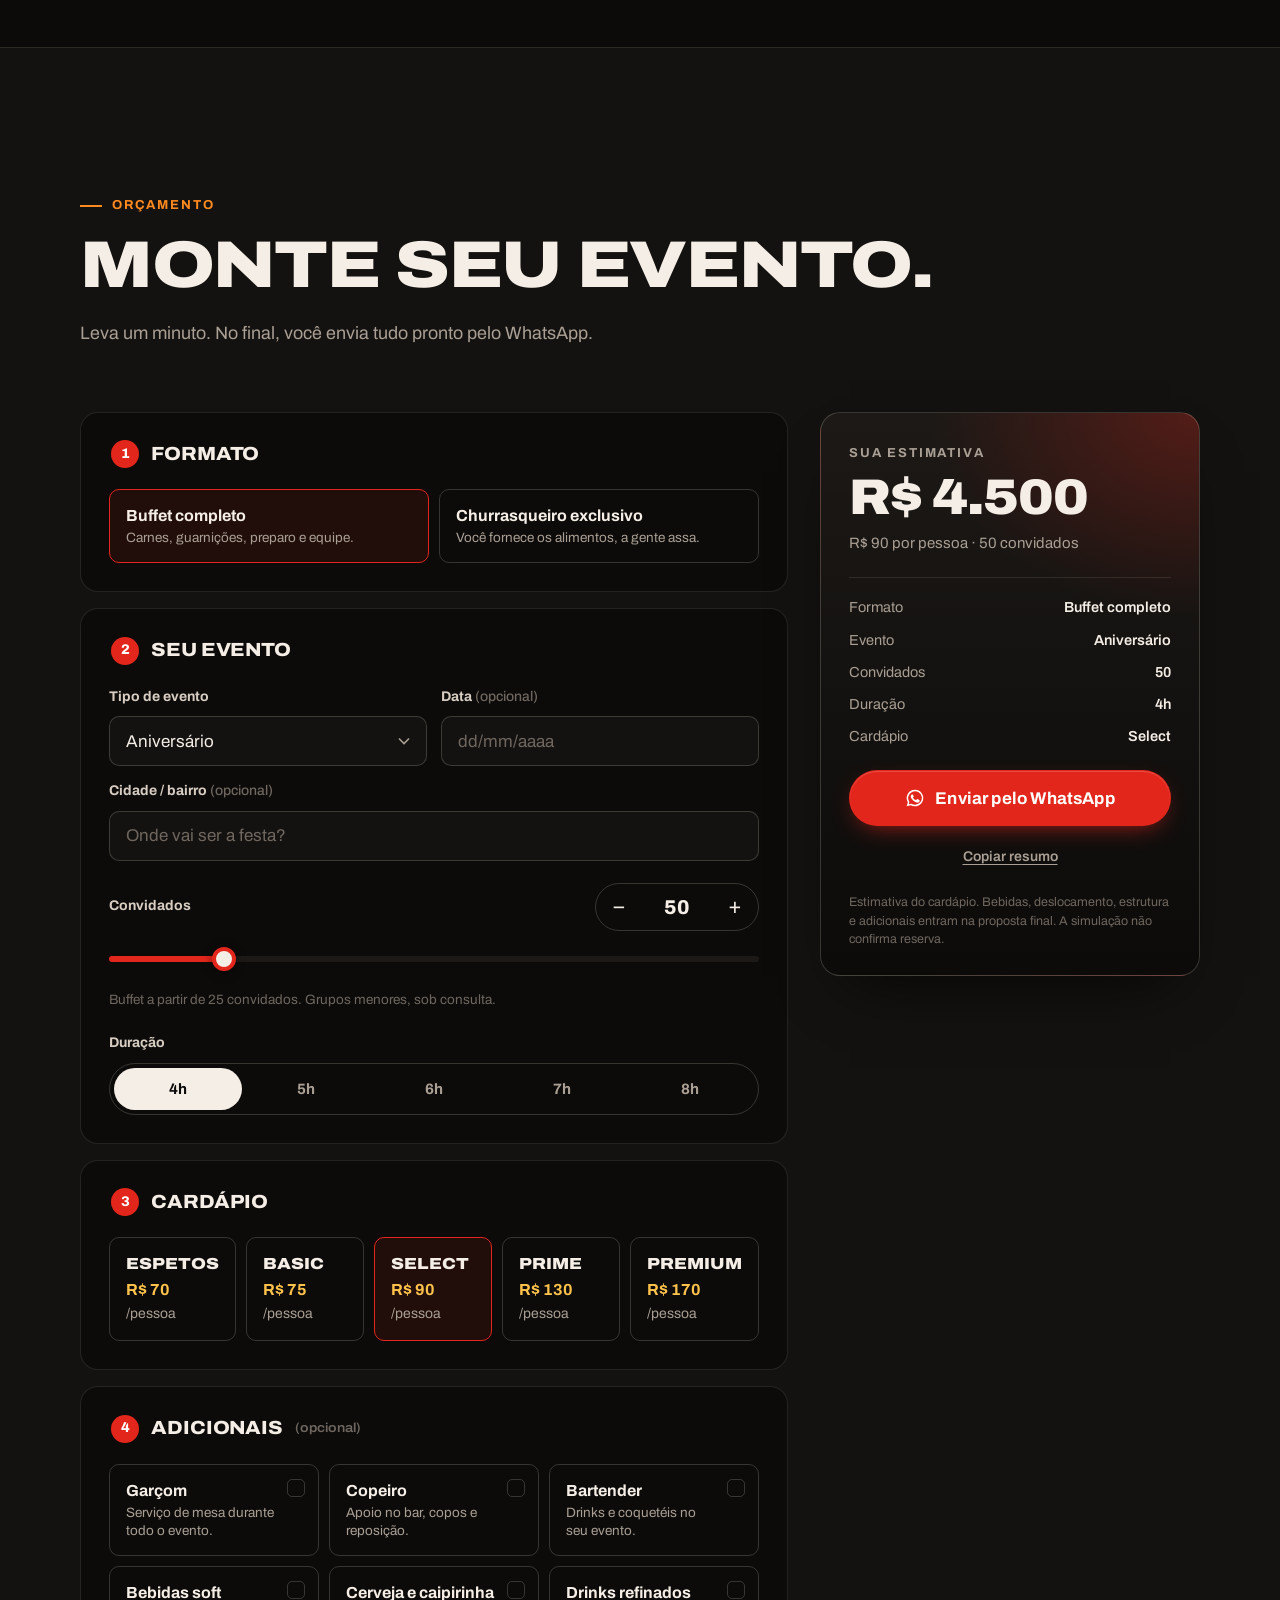
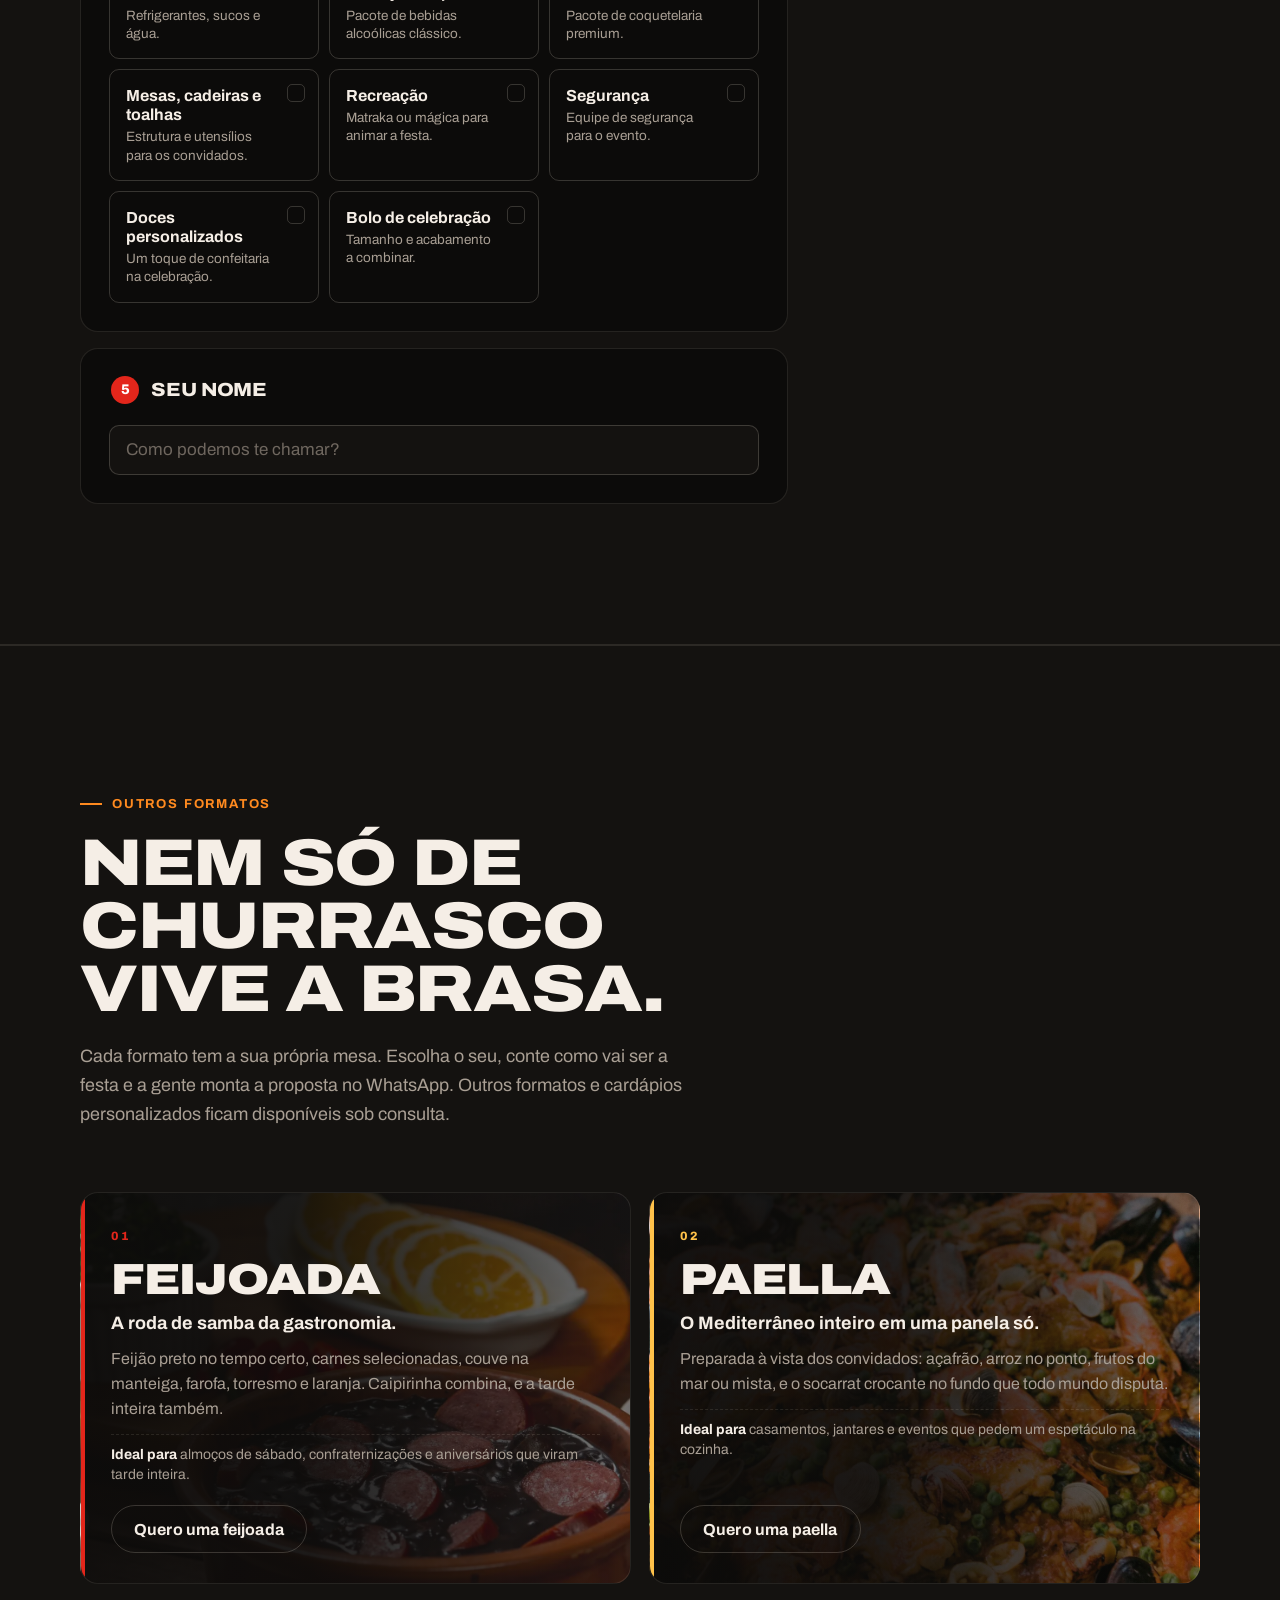
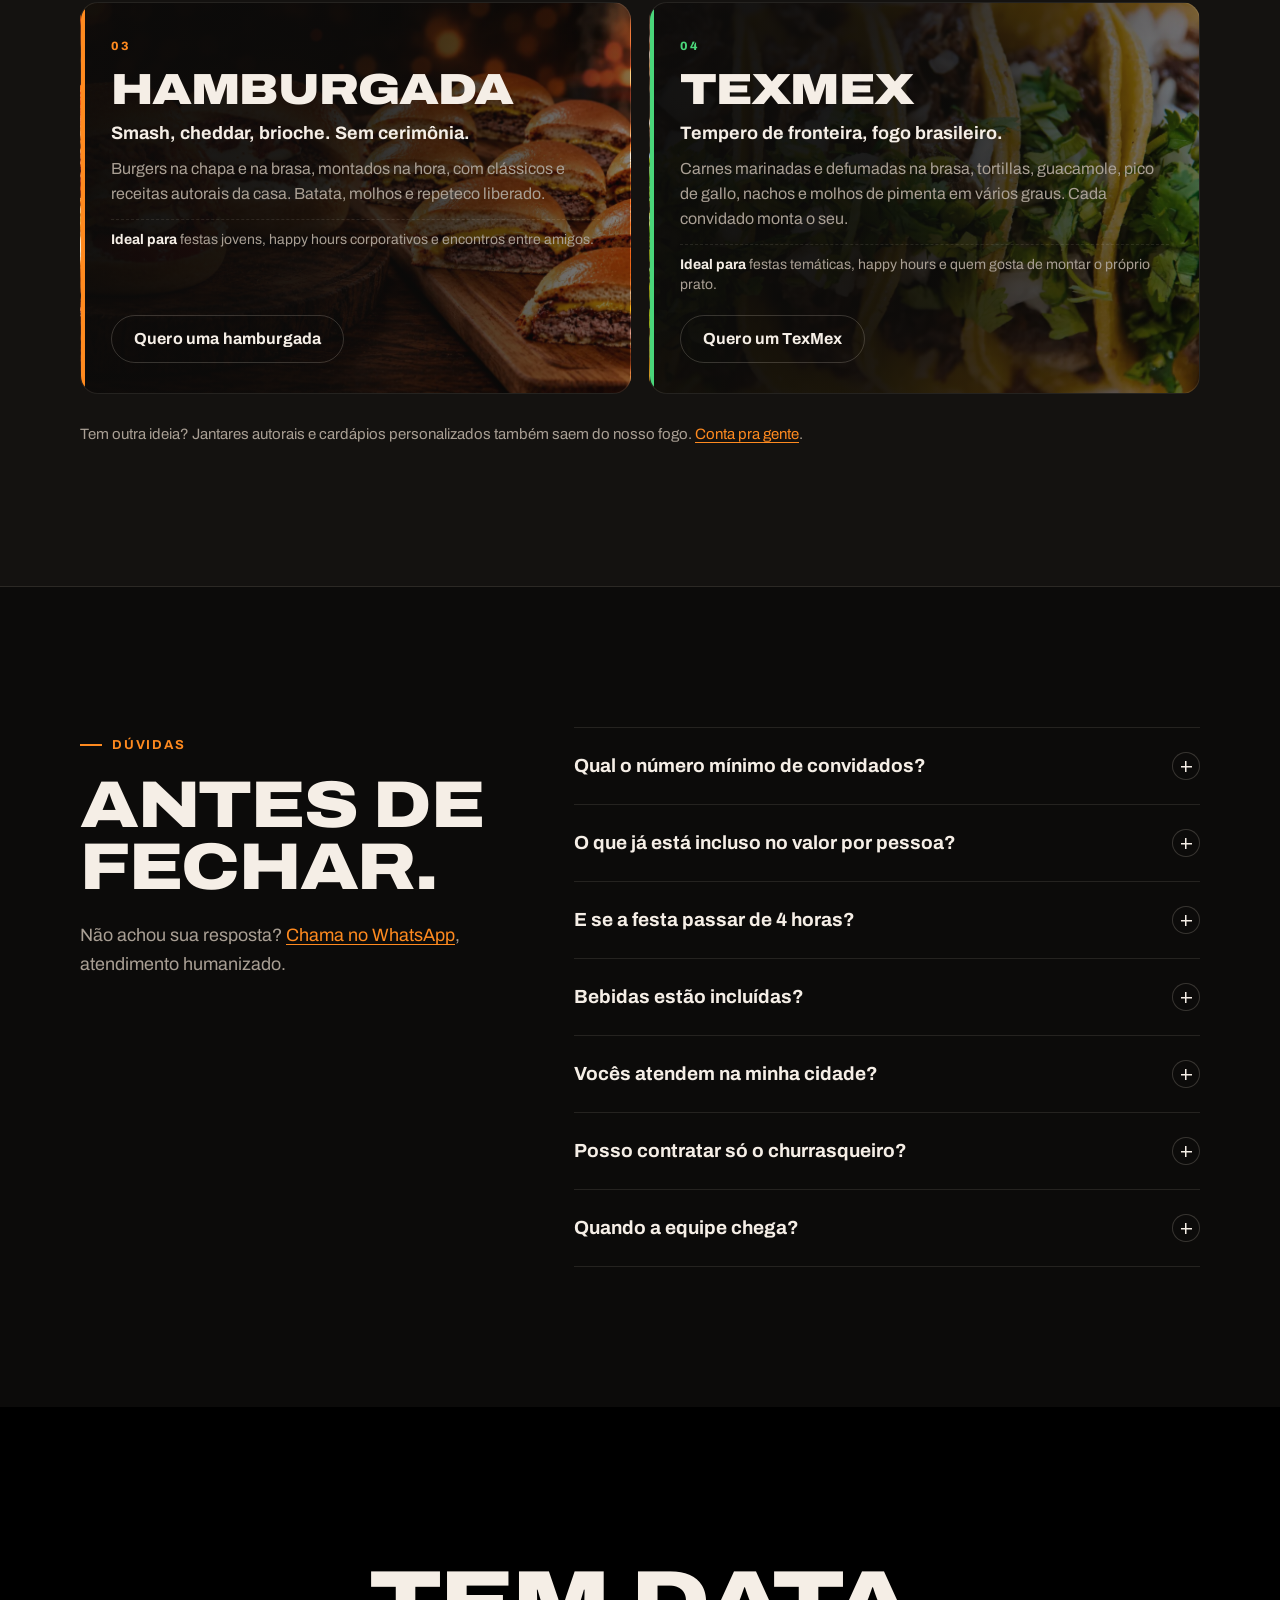
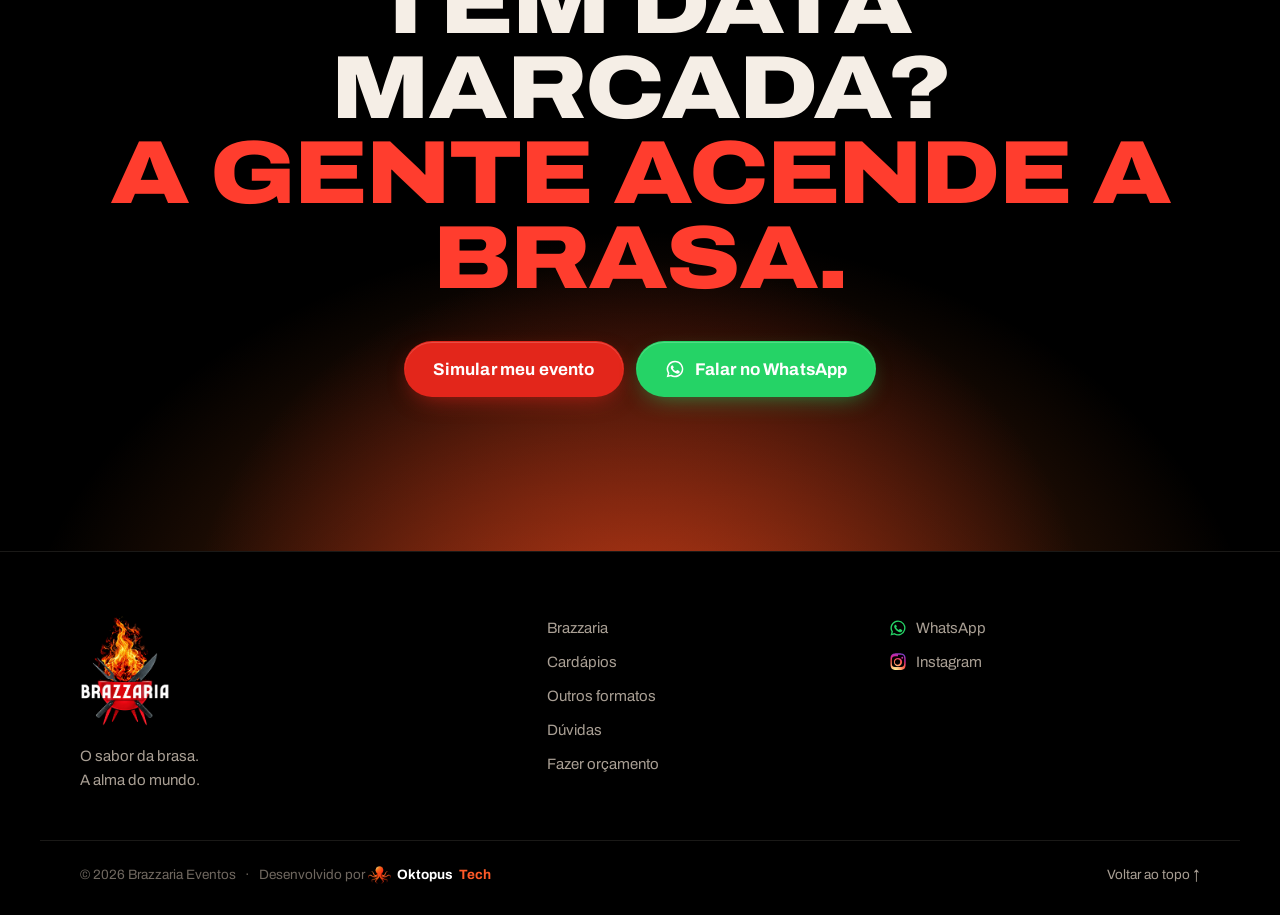
==== commit 50365a77: "FAQ: 'Chama no WhatsApp, atendimento humanizado.' Co-Authored-By: Claude Opus 5.5 <noreply@anthropic" ====
--- a/index.html
+++ b/index.html
@@ -379,7 +379,7 @@
         <header class="section__head reveal">
           <p class="eyebrow">Dúvidas</p>
           <h2>Antes de <br>fechar.</h2>
-          <p class="section__lead">Não achou sua resposta? <a href="#" data-wa>Chama no WhatsApp</a>.</p>
+          <p class="section__lead">Não achou sua resposta? <a href="#" data-wa>Chama no WhatsApp</a>, atendimento humanizado.</p>
         </header>
         <div class="faq__list">
           <details>
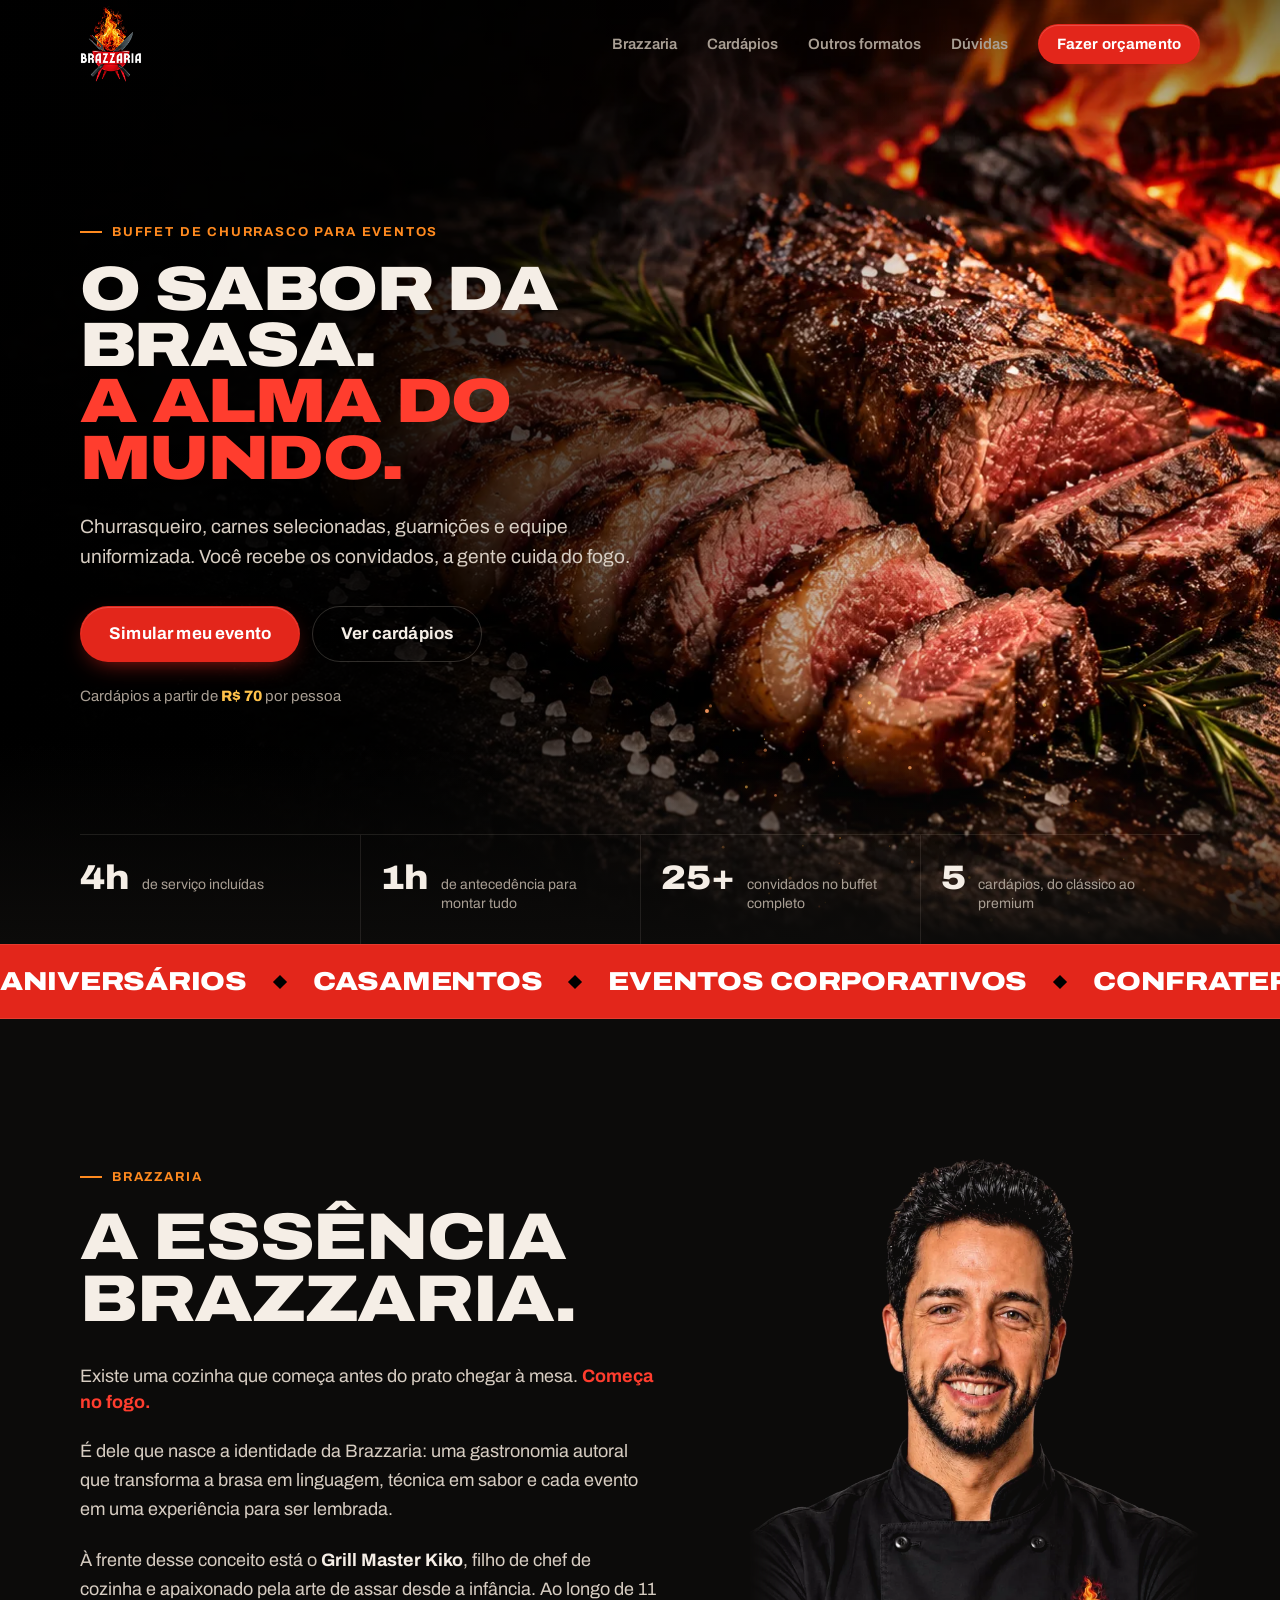
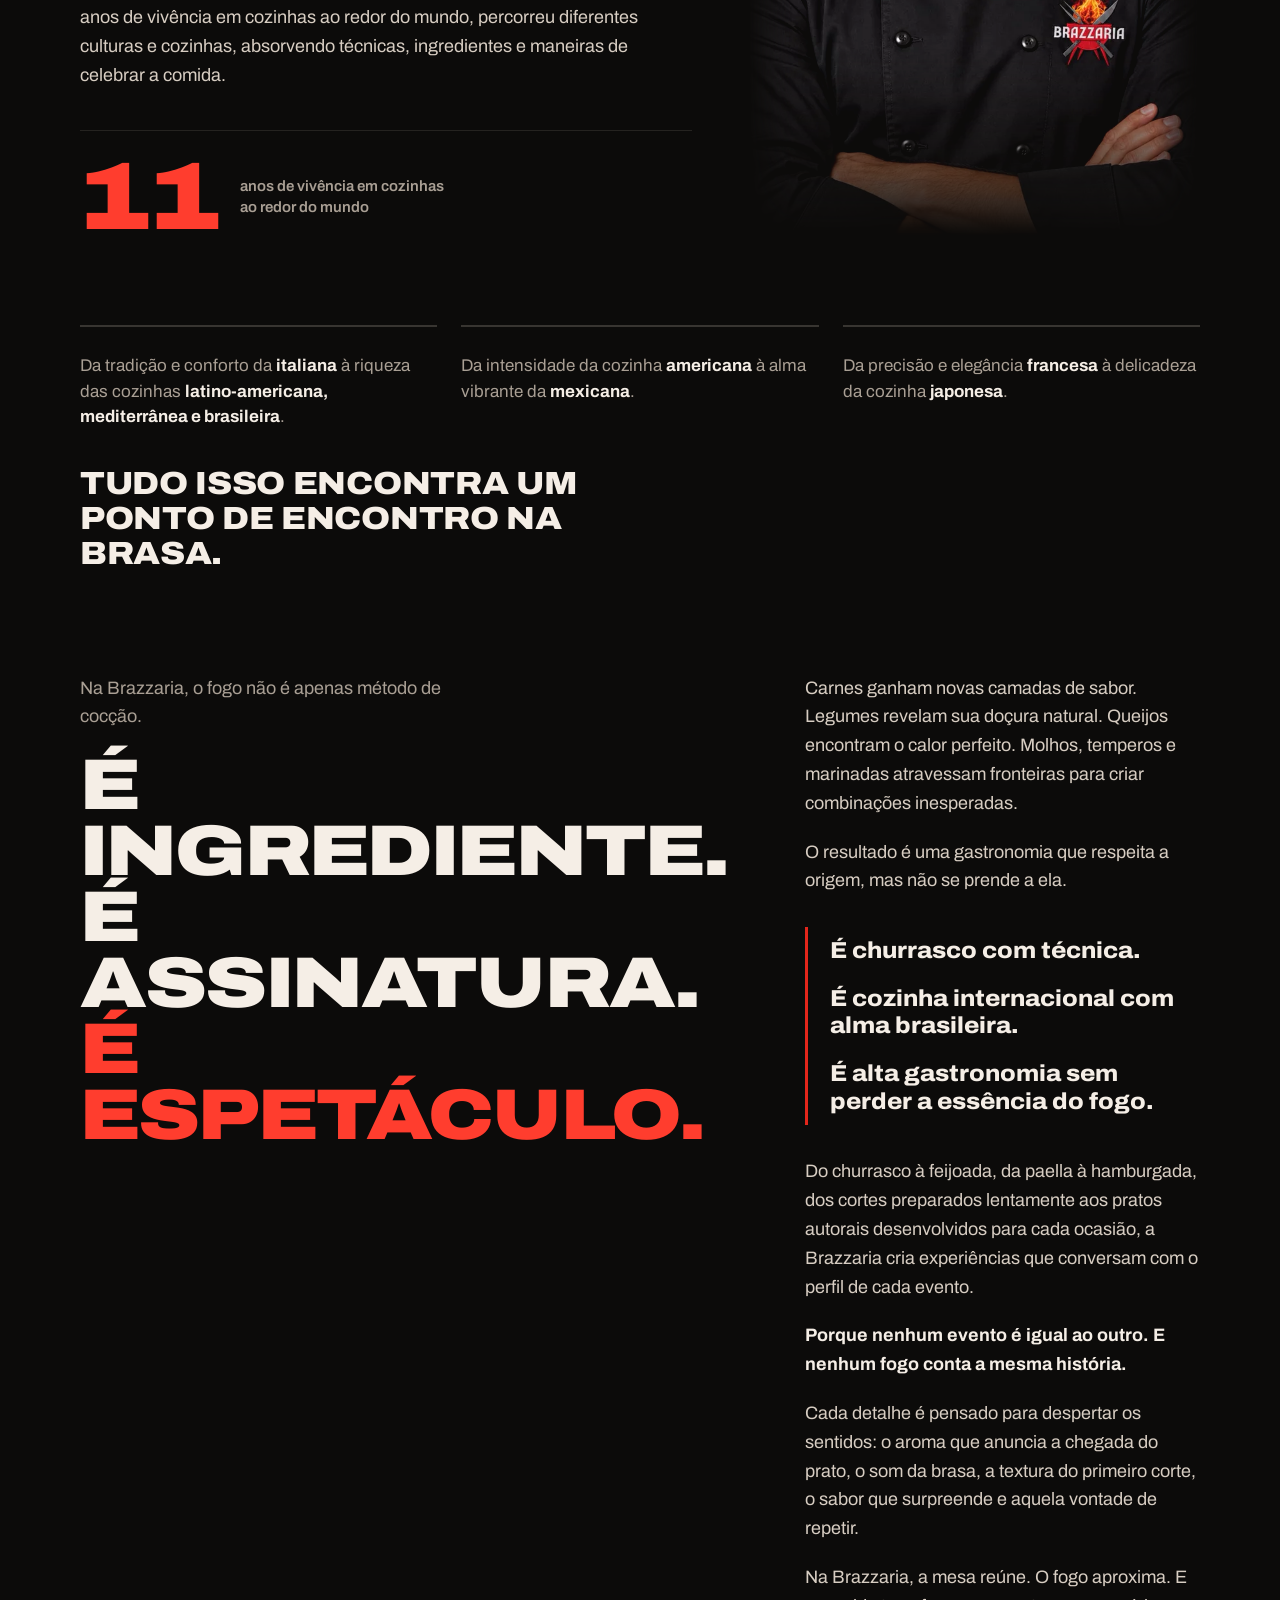
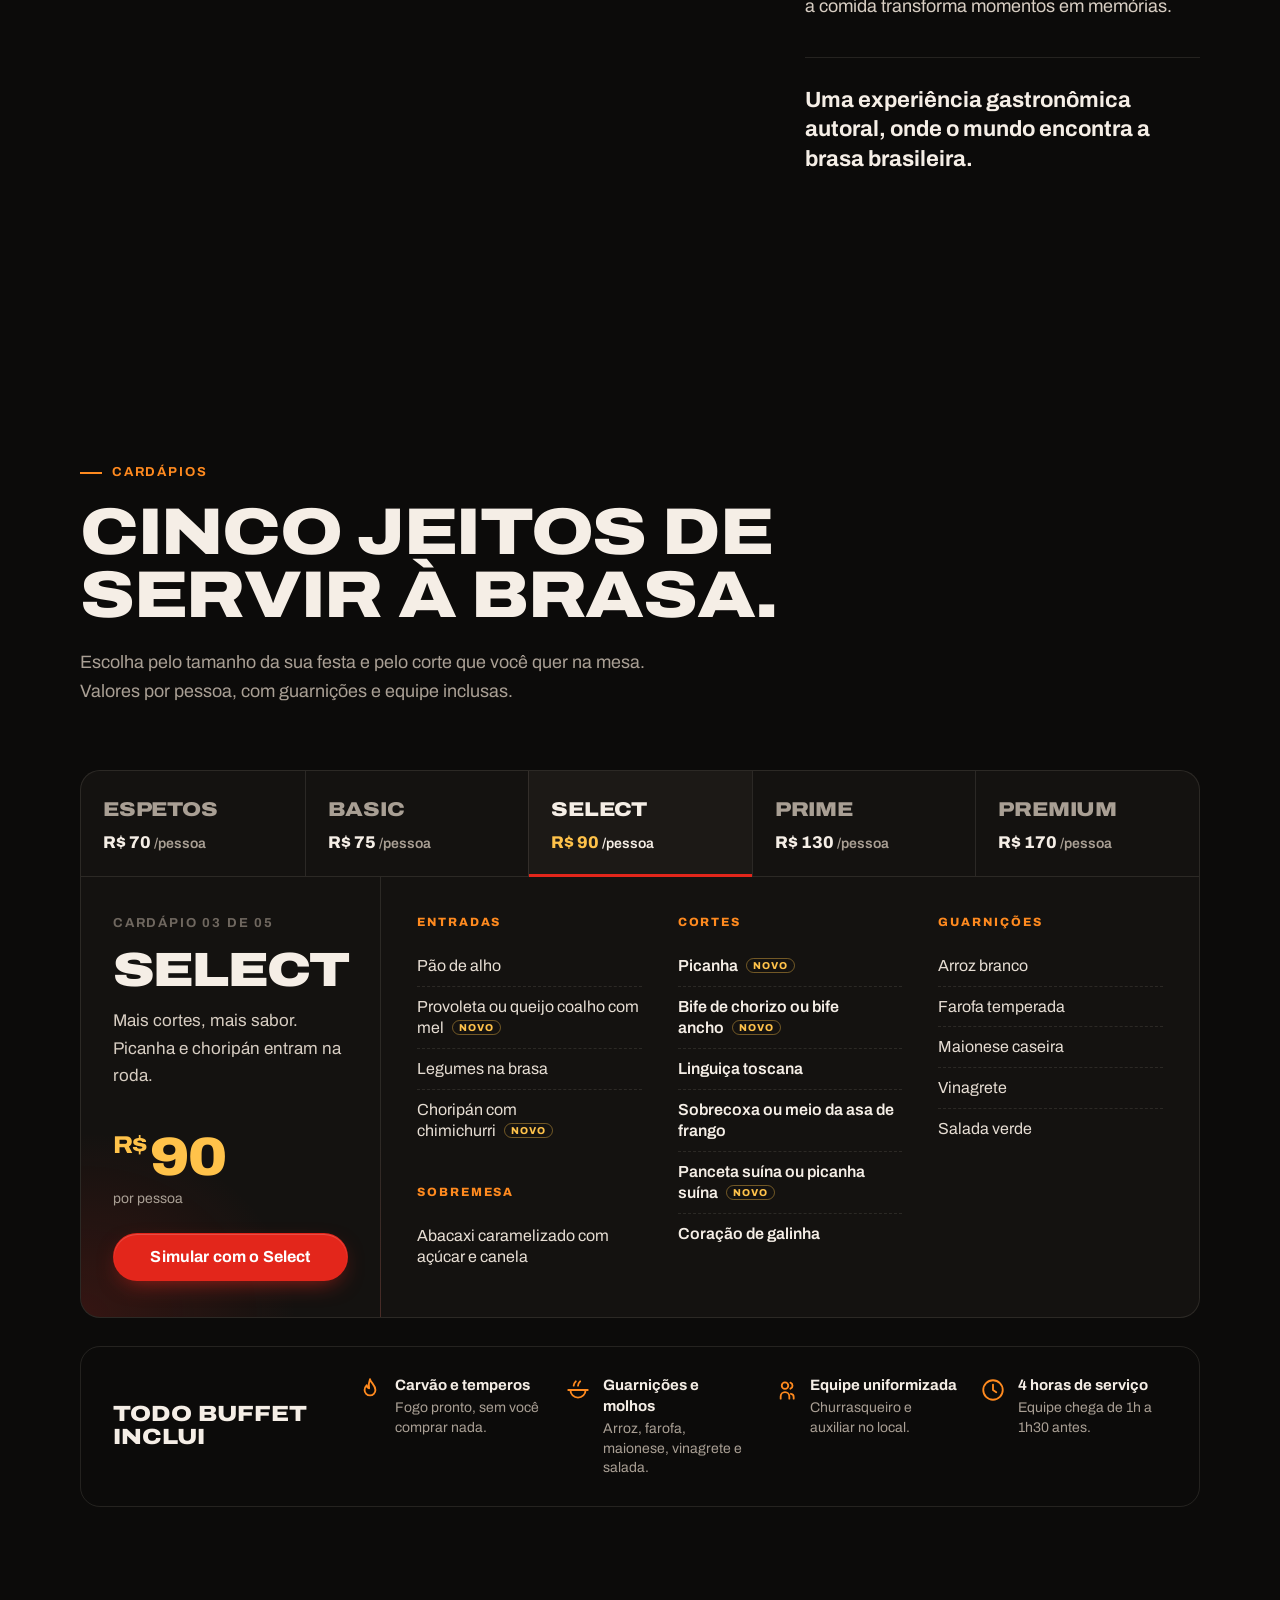
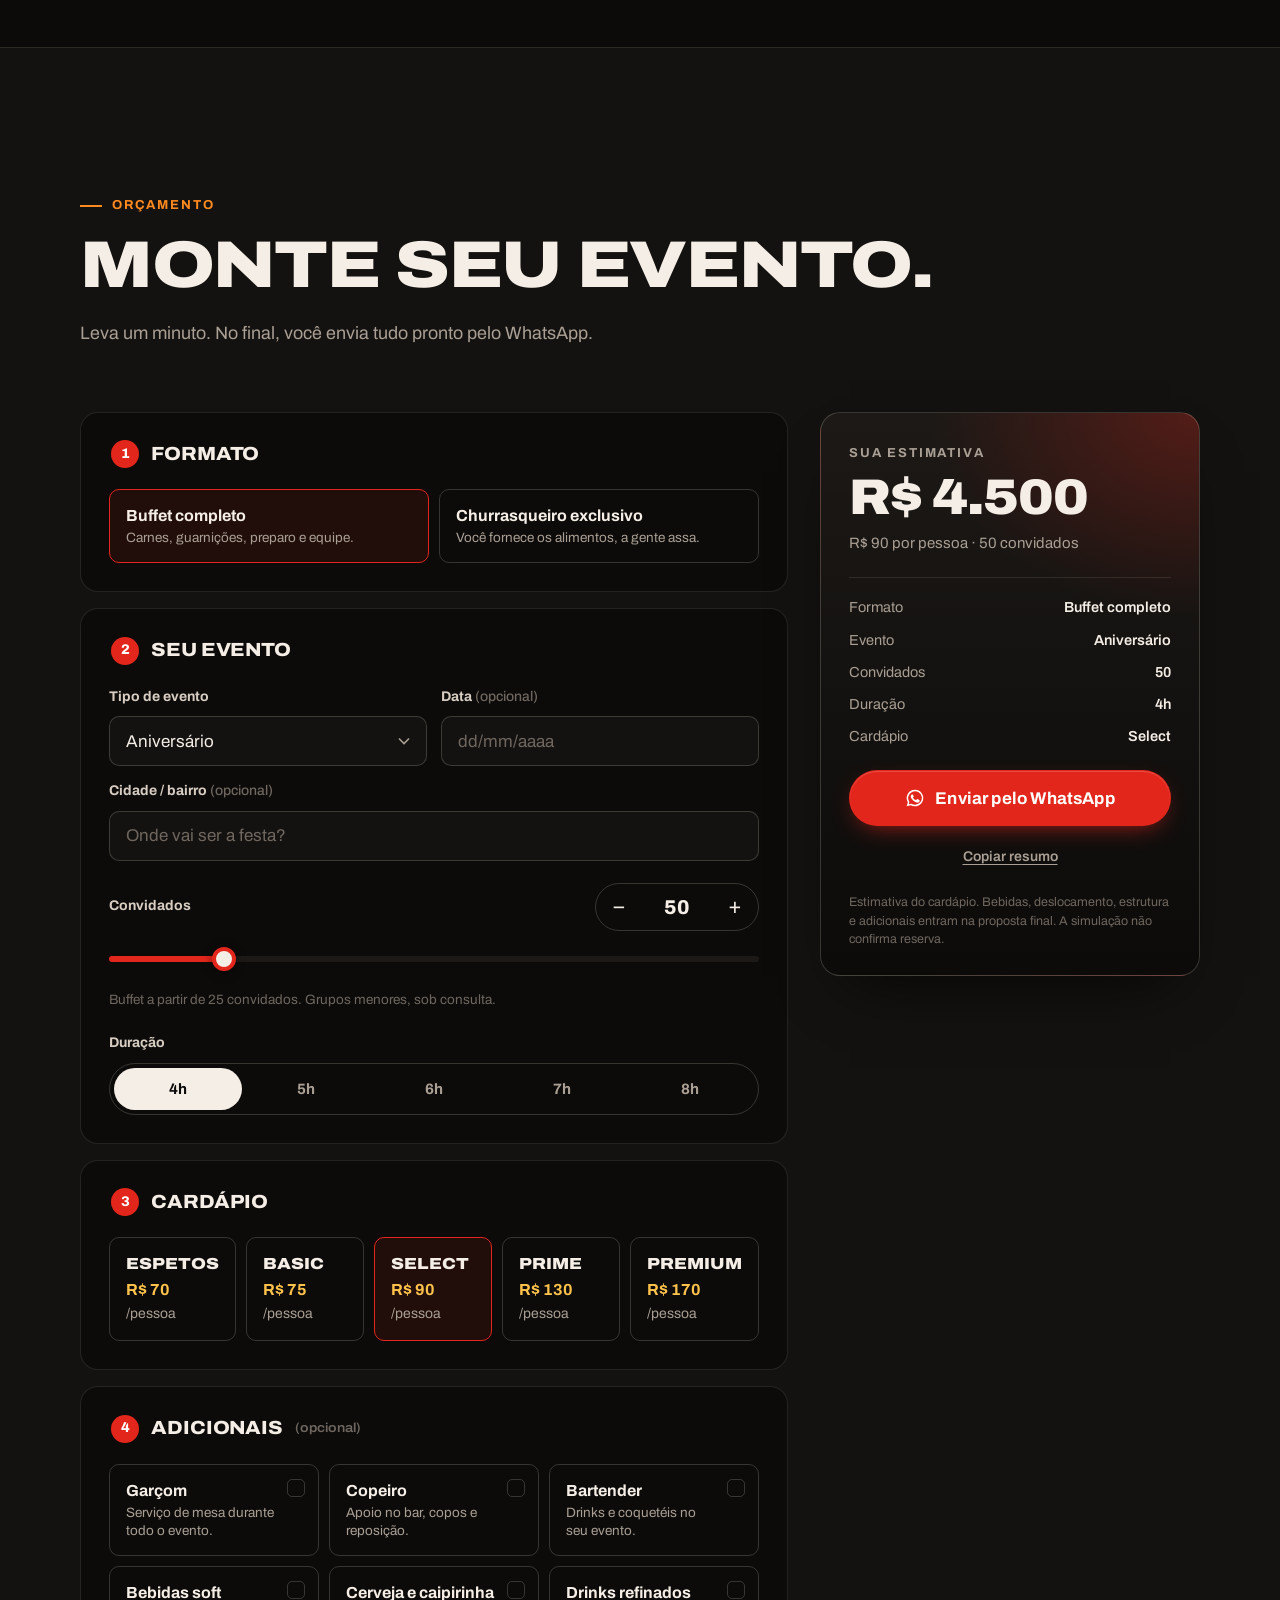
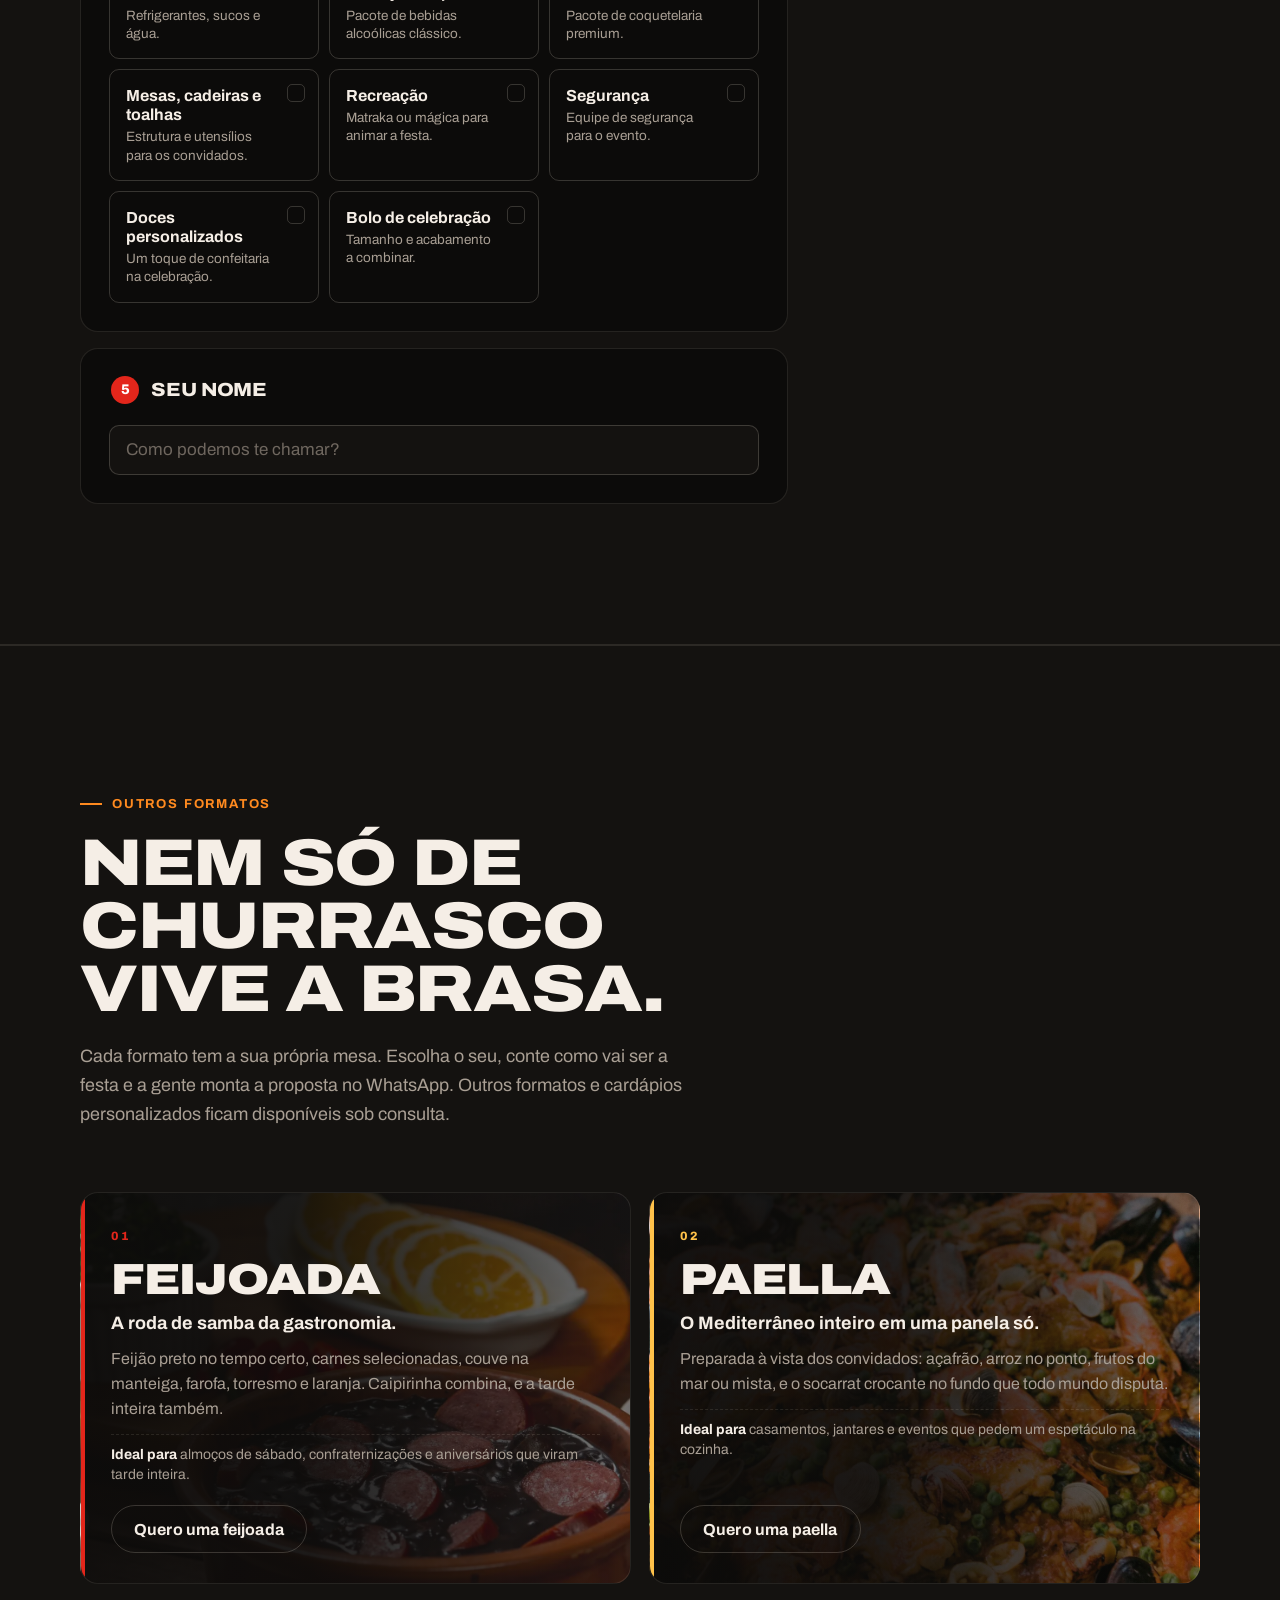
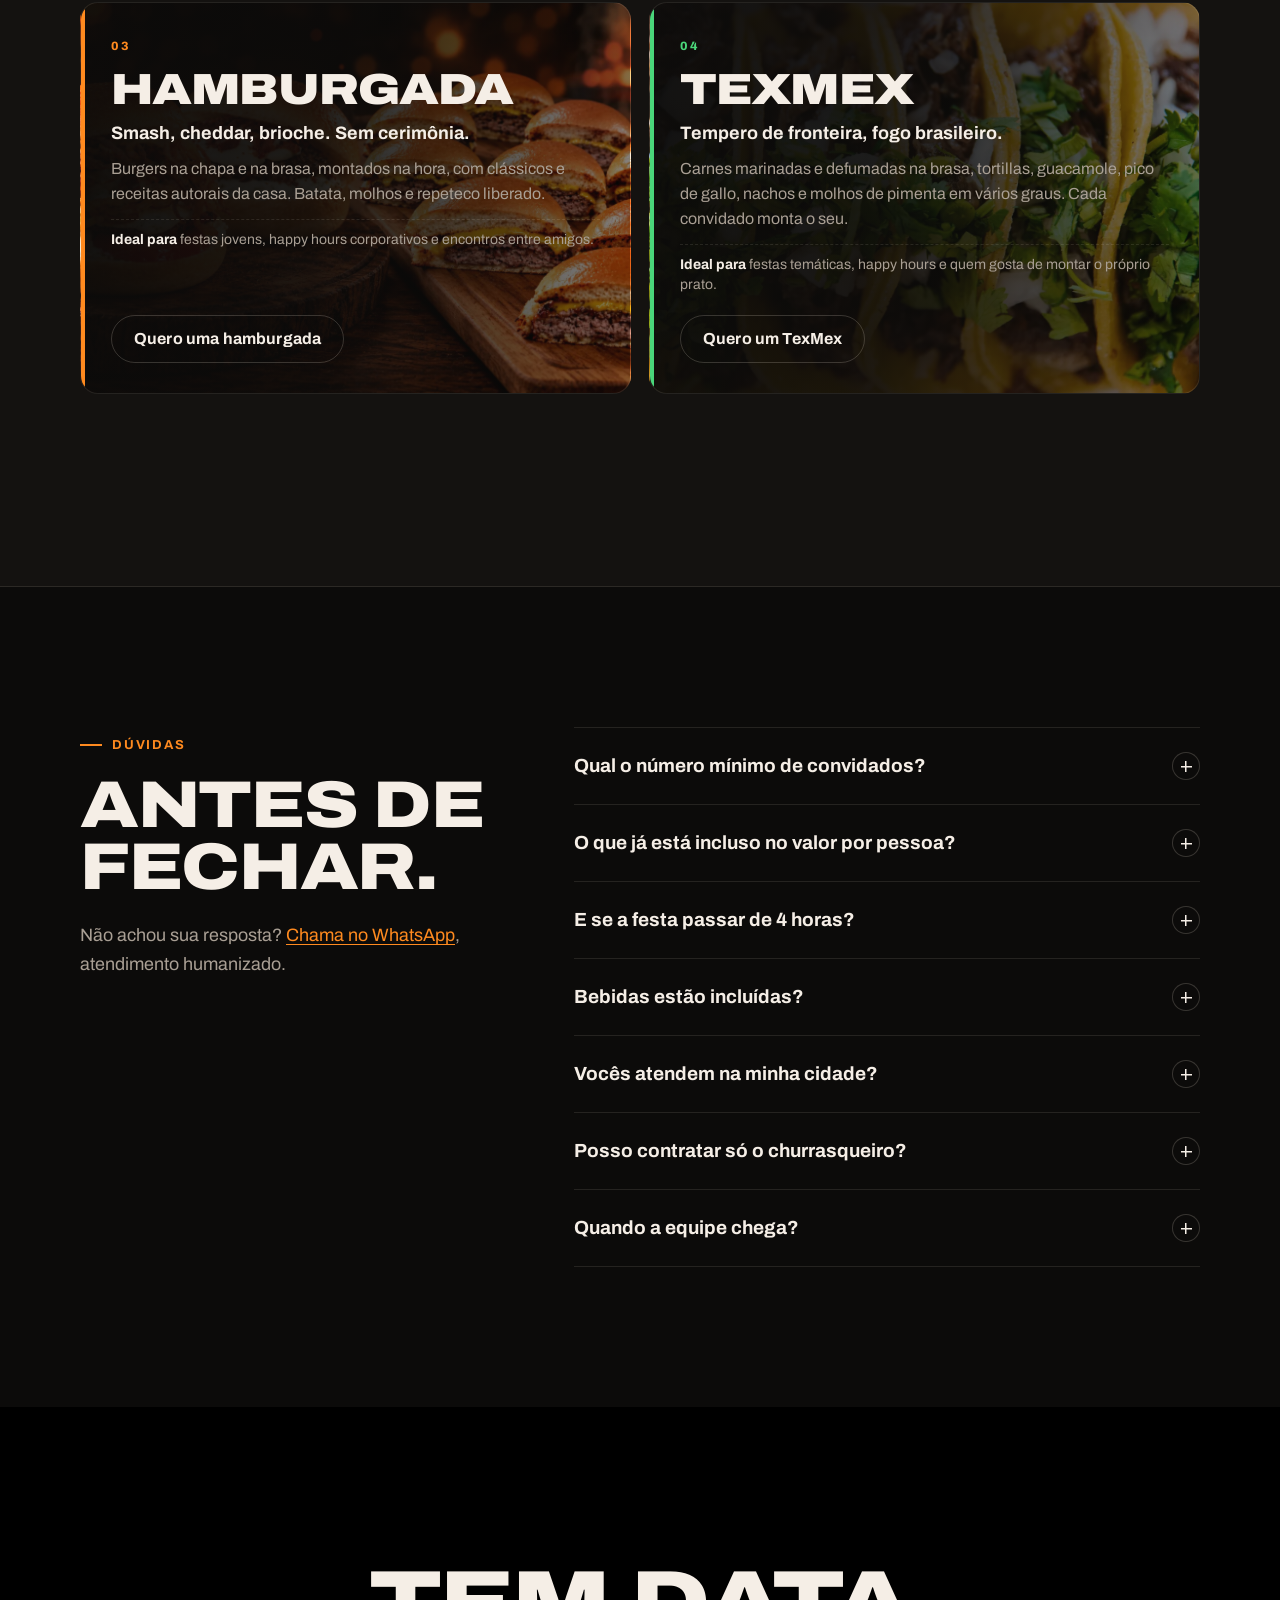
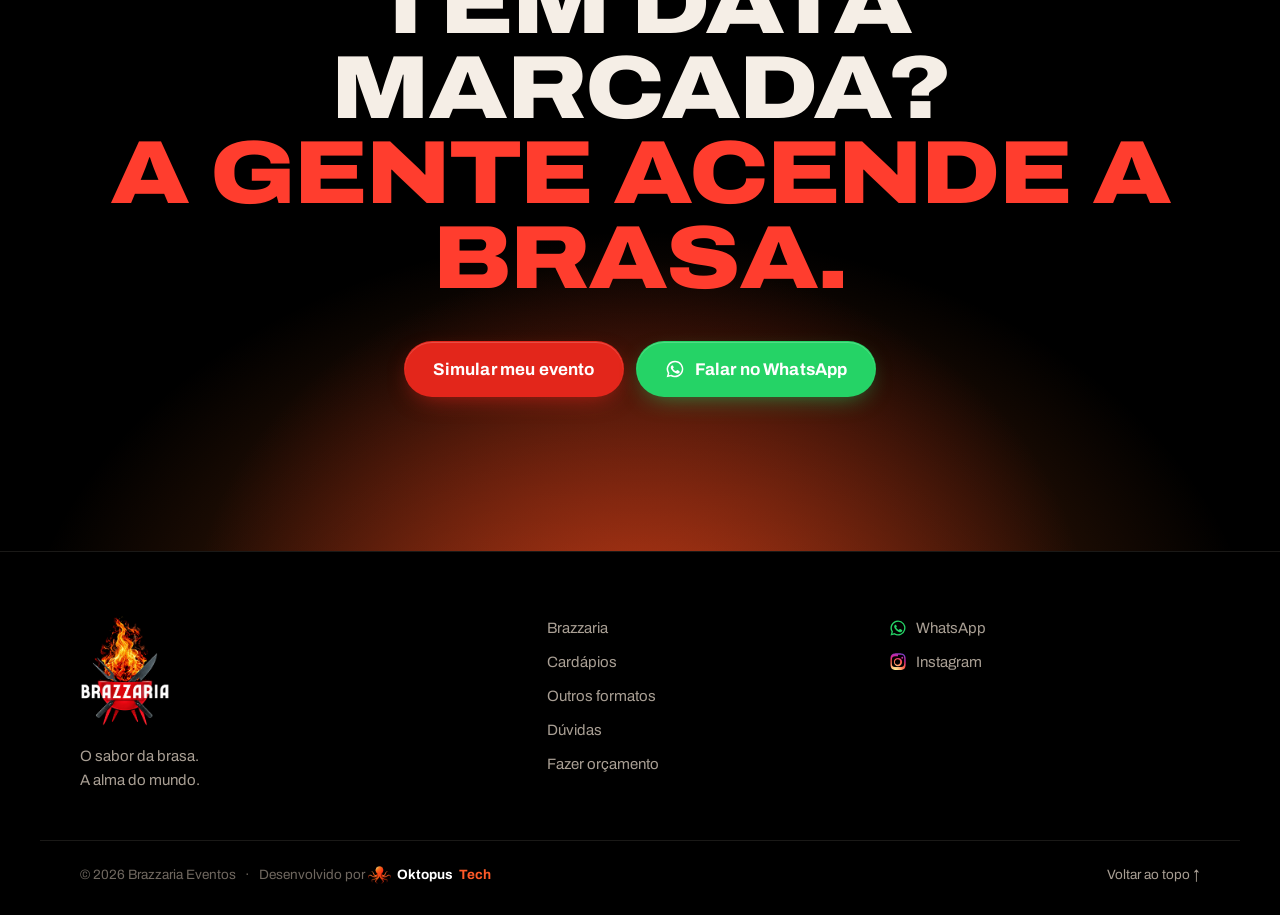
==== commit c57d8263: "Logo transparente: renomeia arquivo para furar cache antigo e remove sombra preta do cabeçalho Co-Au" ====
--- a/index.html
+++ b/index.html
@@ -56,7 +56,7 @@
   <header class="header" id="topo">
     <div class="wrap header__inner">
       <a class="header__brand" href="#inicio" aria-label="Brazzaria Eventos, início">
-        <img src="assets/img/logo.webp" alt="Brazzaria Eventos" width="895" height="1100">
+        <img src="assets/img/logo-v2.webp" alt="Brazzaria Eventos" width="895" height="1100">
       </a>
       <nav class="nav" id="nav" aria-label="Principal">
         <a href="#sobre">Brazzaria</a>
@@ -430,7 +430,7 @@
   <footer class="footer">
     <div class="wrap footer__grid">
       <div class="footer__brand">
-        <img src="assets/img/logo.webp" alt="Brazzaria Eventos" width="895" height="1100" loading="lazy">
+        <img src="assets/img/logo-v2.webp" alt="Brazzaria Eventos" width="895" height="1100" loading="lazy">
         <p>O sabor da brasa. <br>A alma do mundo.</p>
       </div>
       <nav class="footer__nav" aria-label="Rodapé">
--- a/css/style.css
+++ b/css/style.css
@@ -159,7 +159,7 @@
 .header__brand {
   display: flex; align-items: center; gap: 10px; text-decoration: none;
 }
-.header__brand img { height: 76px; width: auto; filter: drop-shadow(0 2px 10px rgba(0,0,0,.6)); }
+.header__brand img { height: 76px; width: auto; }
 
 .nav { display: flex; align-items: center; gap: 30px; }
 .nav a:not(.btn) {
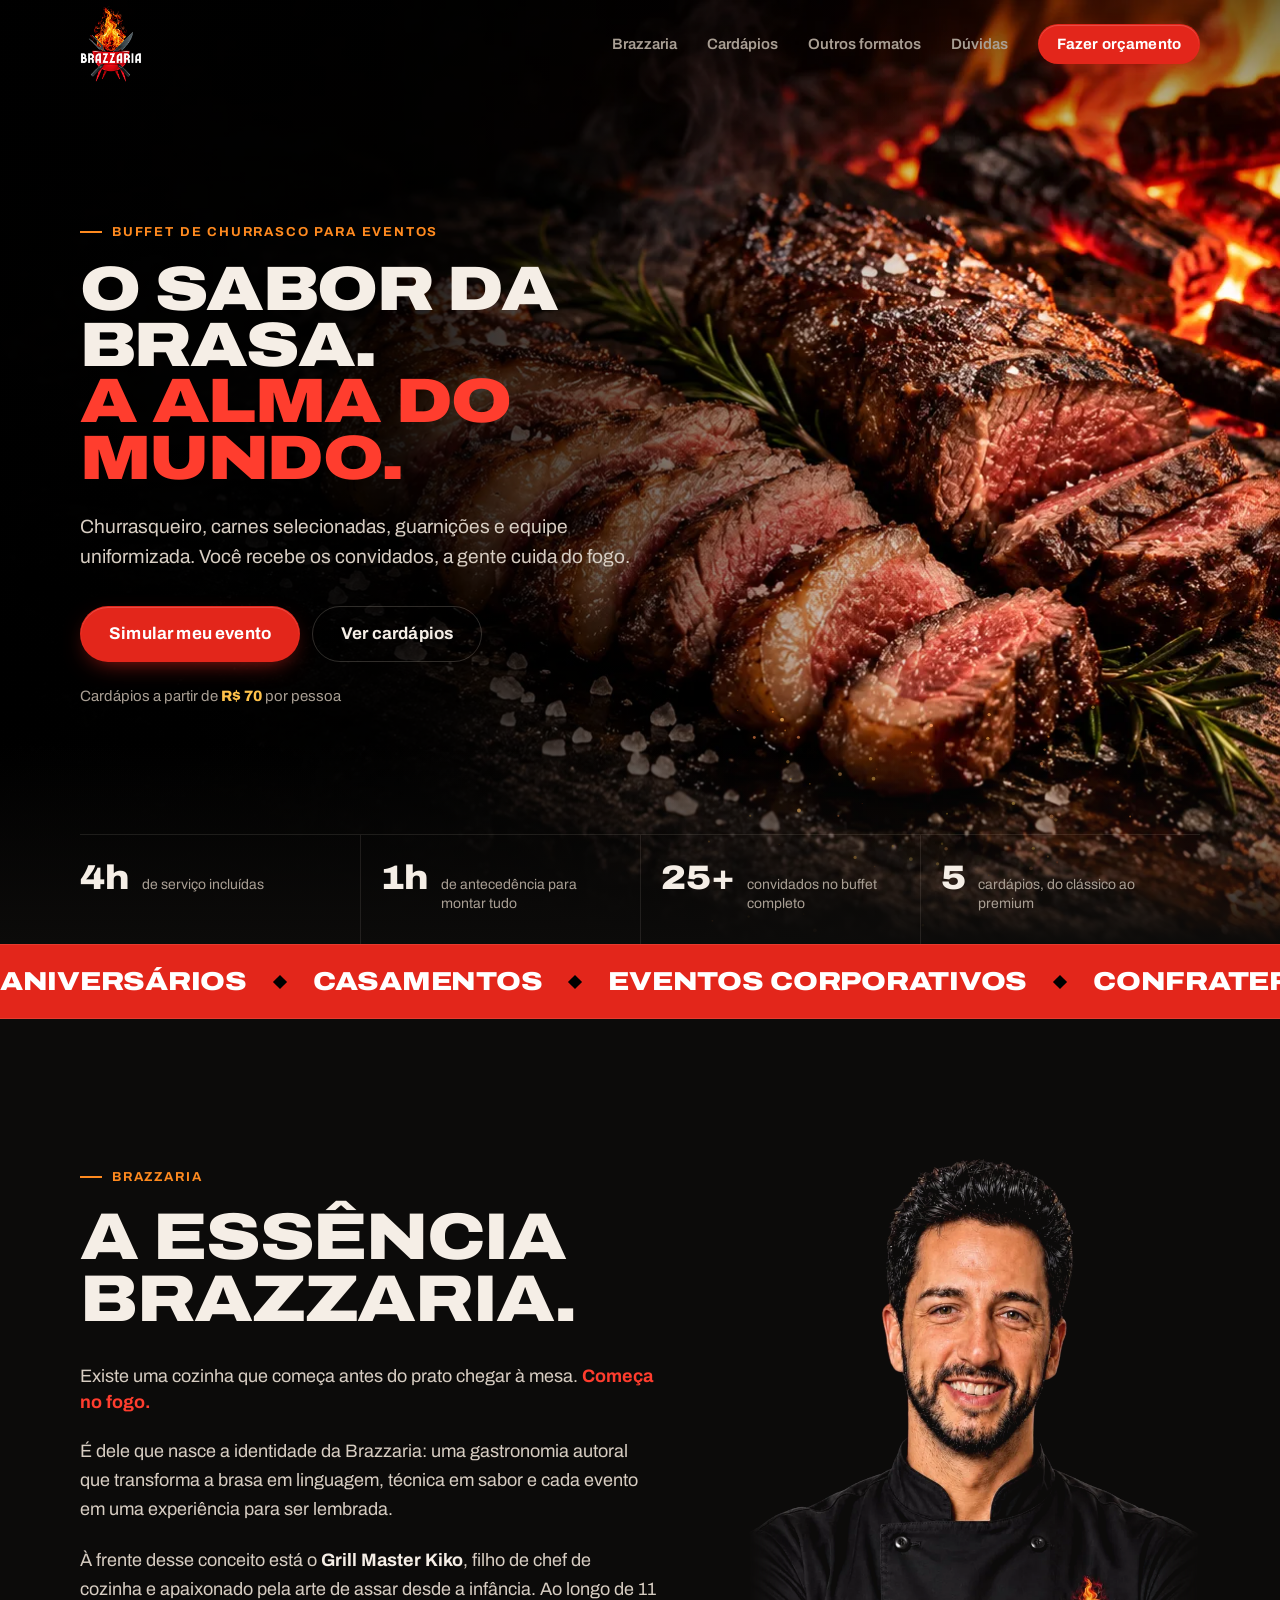
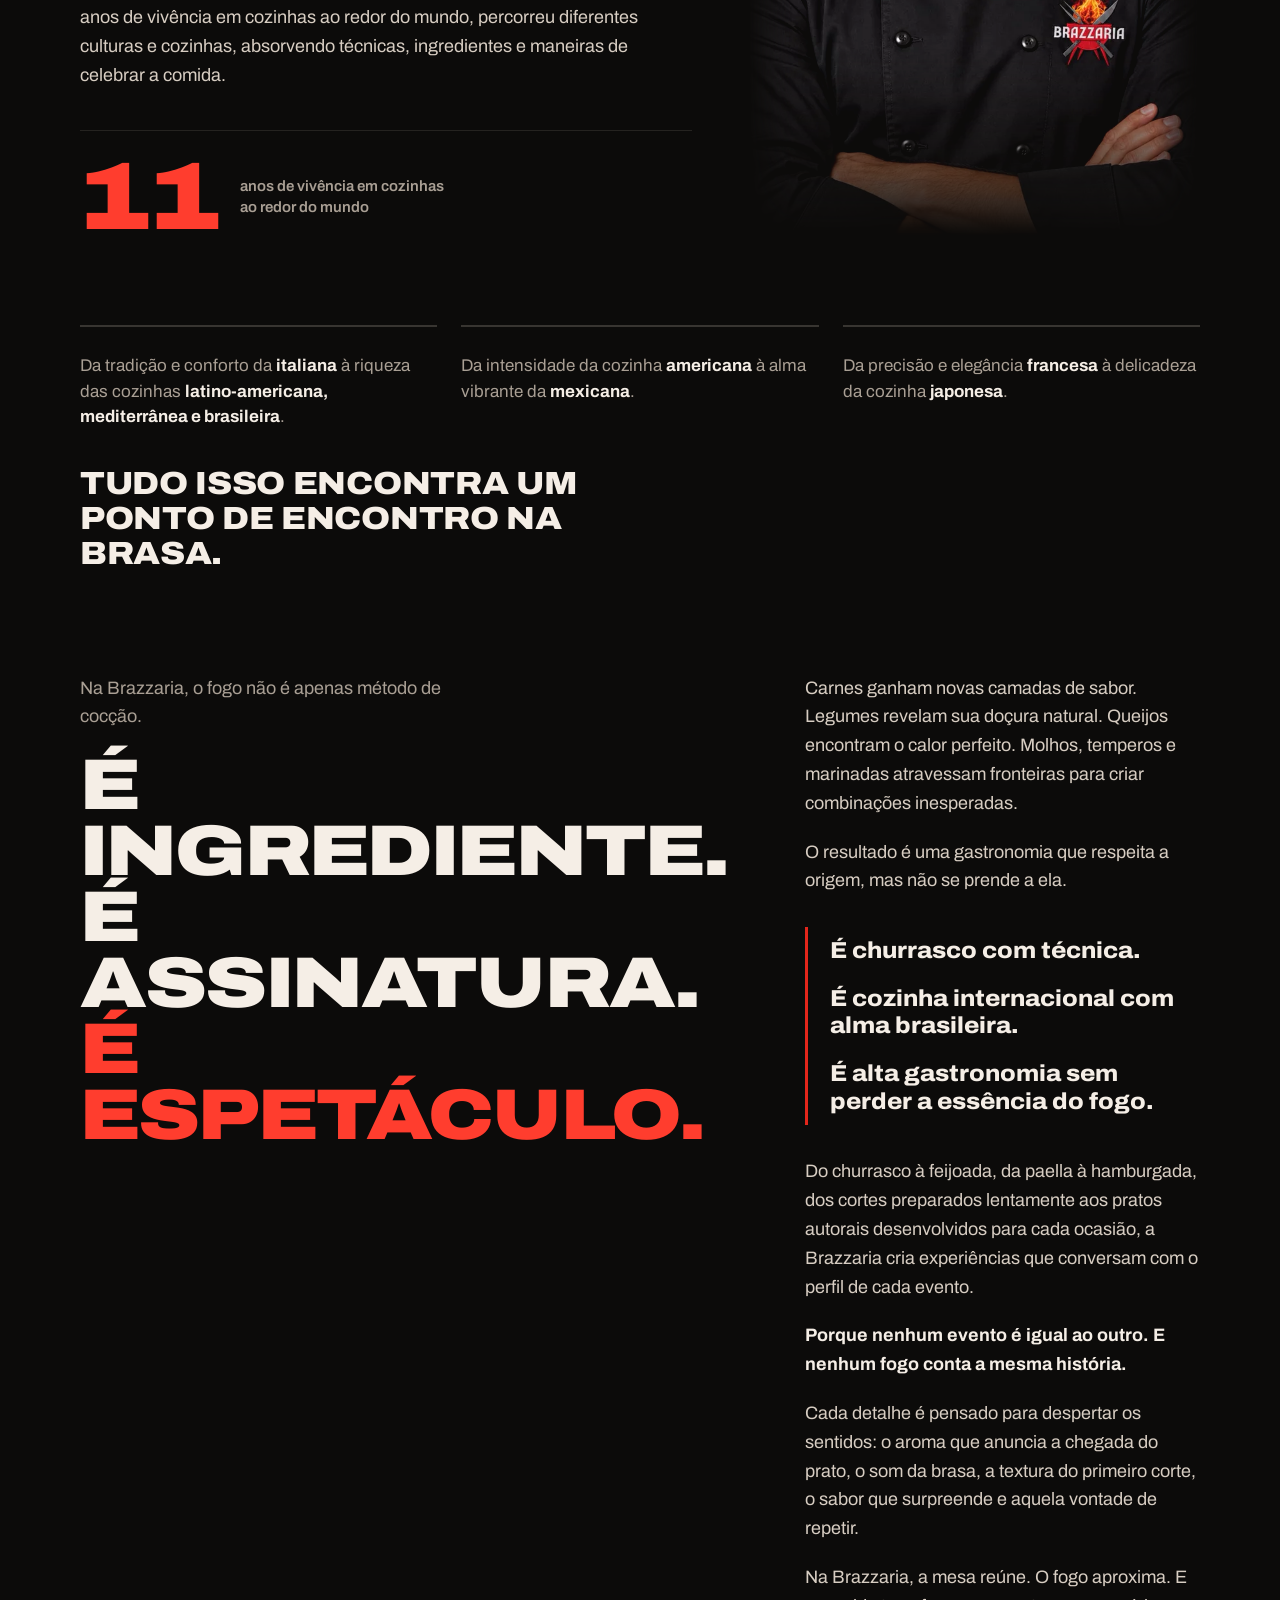
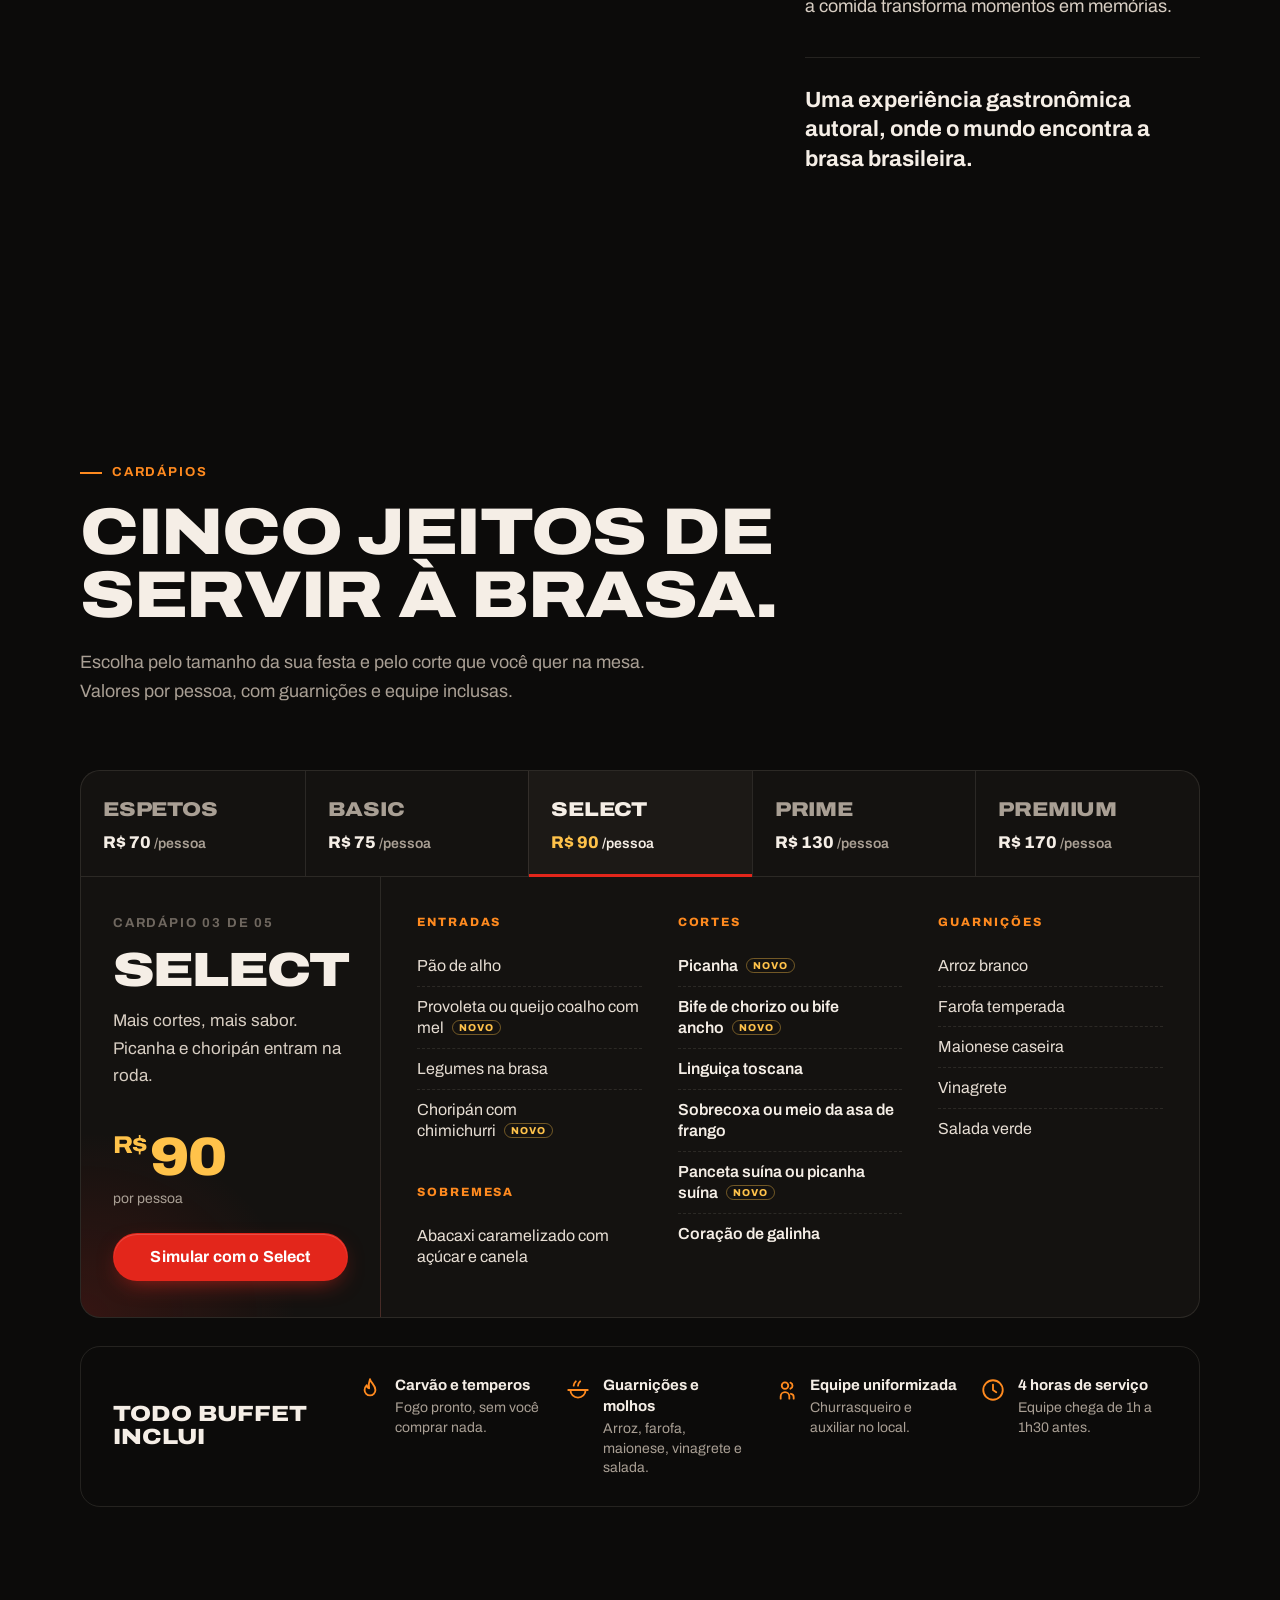
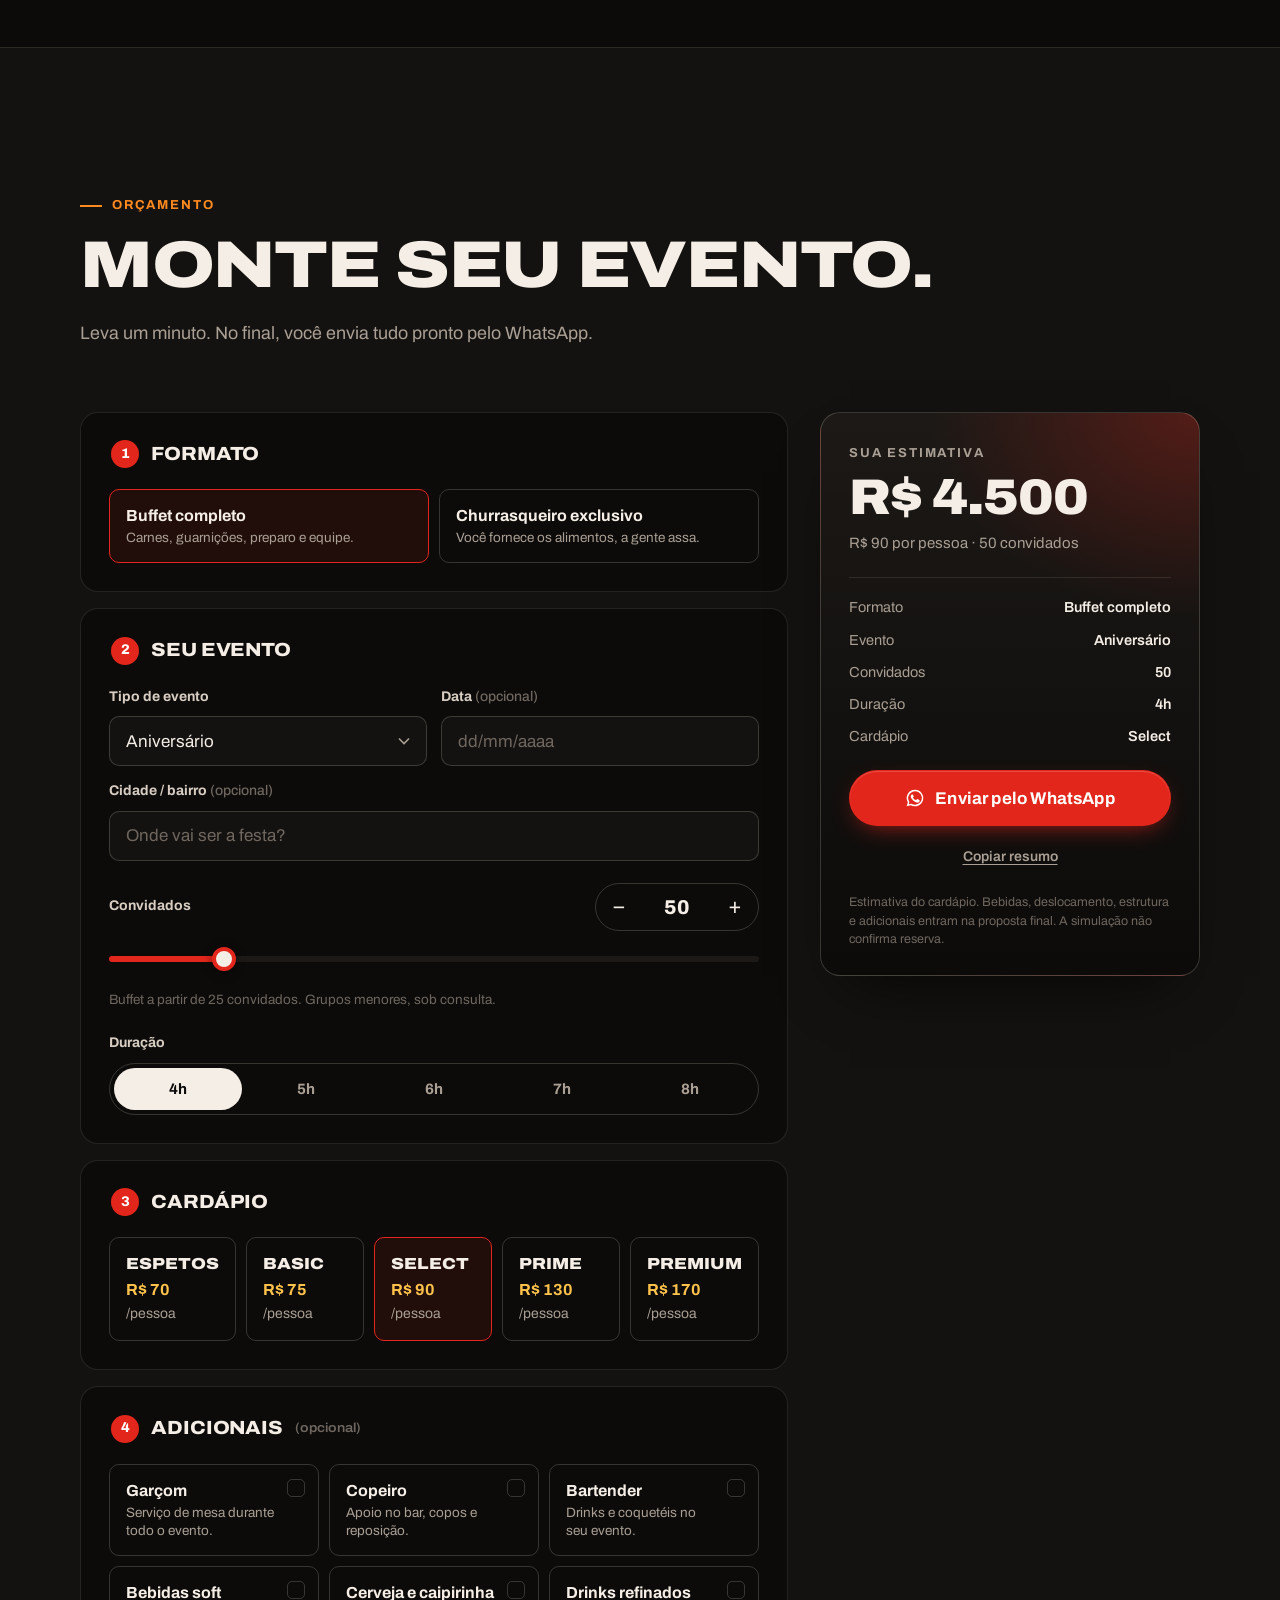
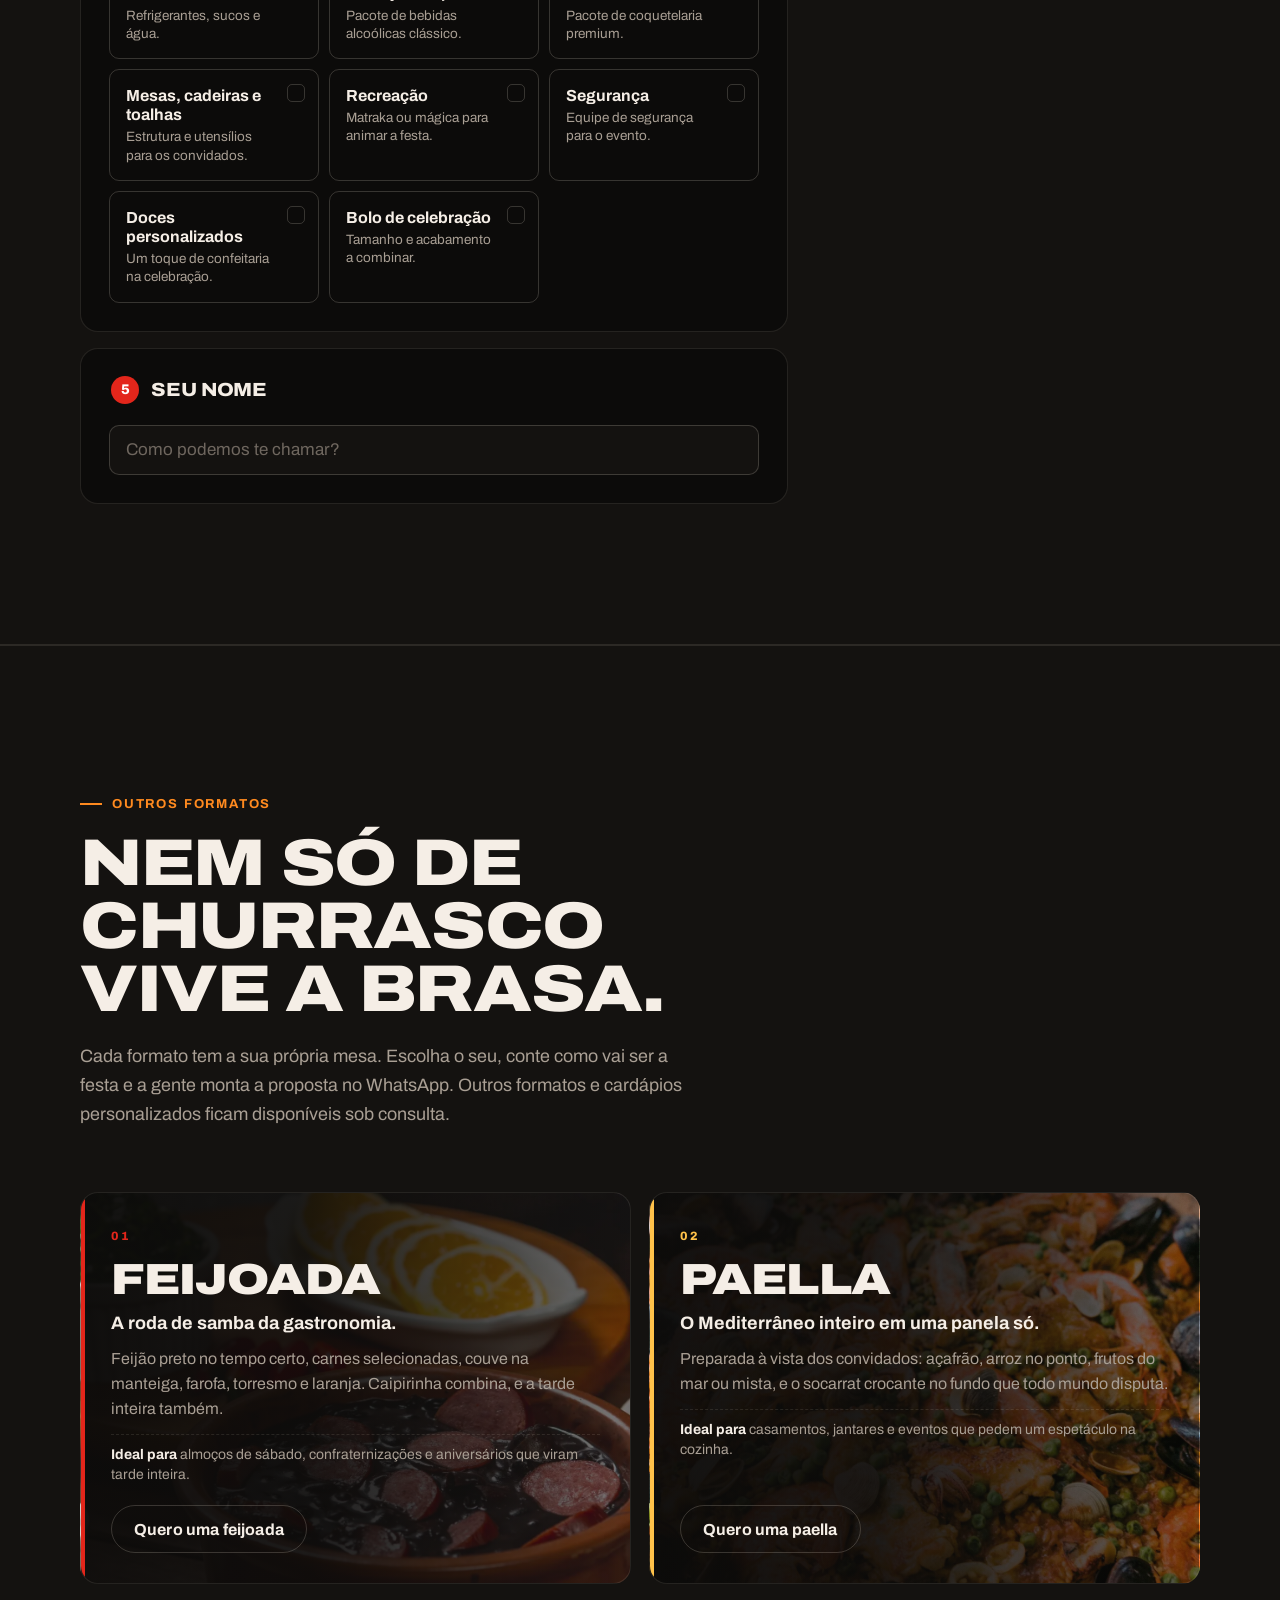
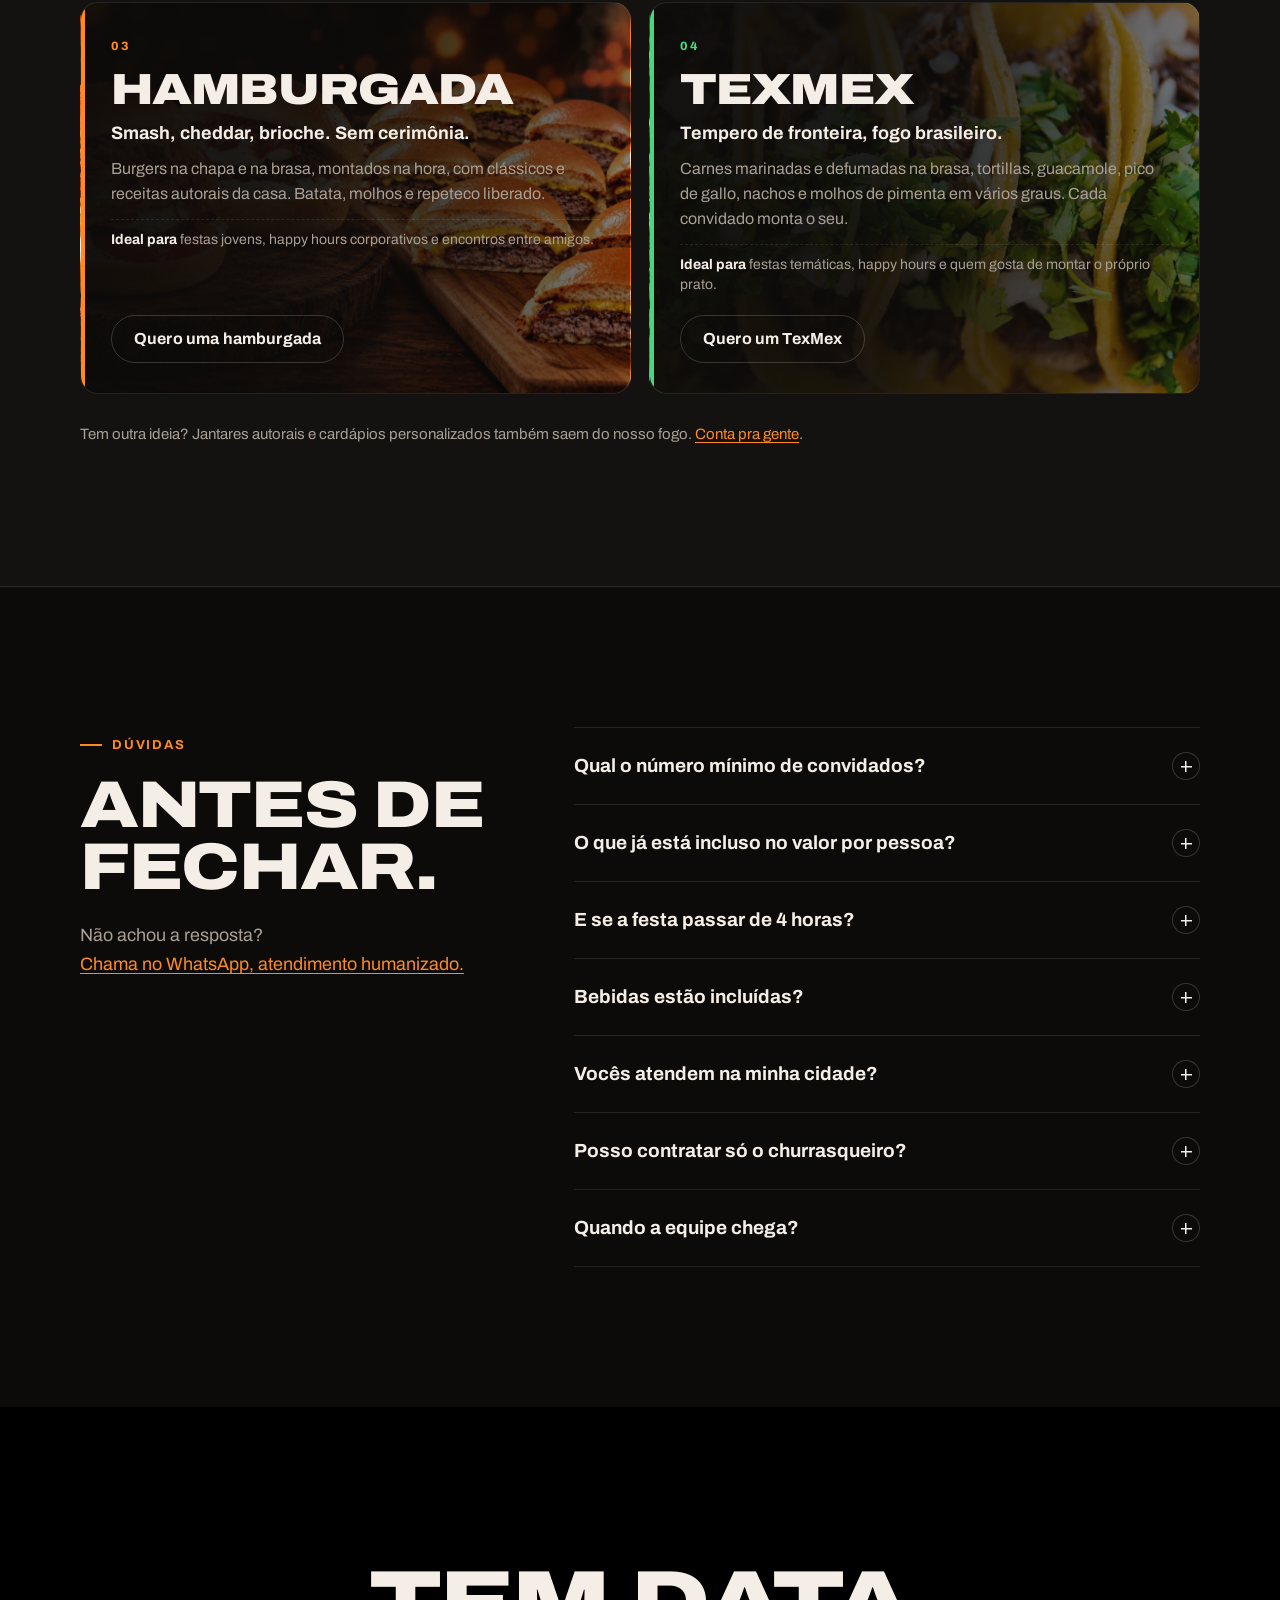
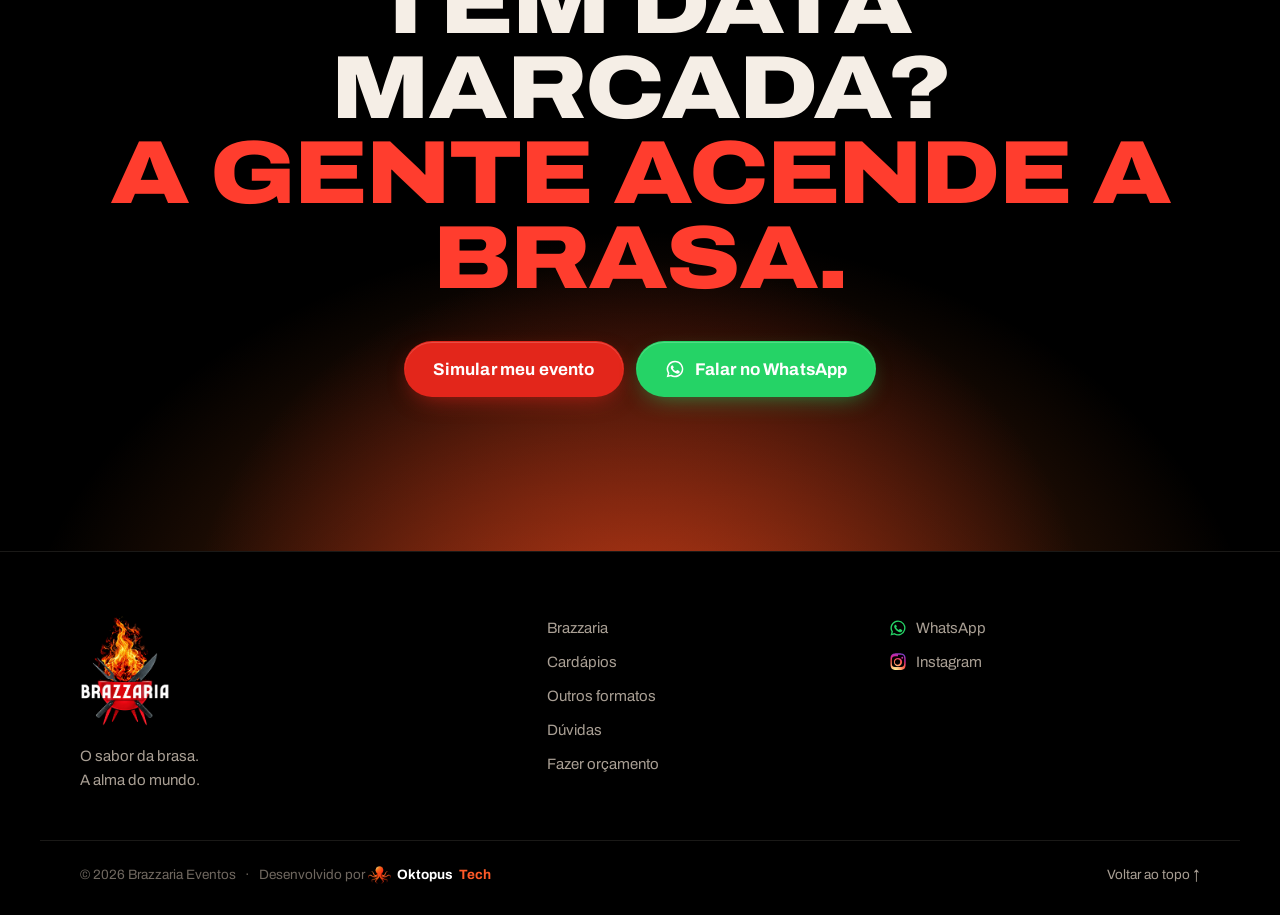
==== commit e2fff2db: "FAQ: chamada do WhatsApp em linha própria, toda como link Co-Authored-By: Claude Opus 5.5 <noreply@a" ====
--- a/index.html
+++ b/index.html
@@ -379,7 +379,7 @@
         <header class="section__head reveal">
           <p class="eyebrow">Dúvidas</p>
           <h2>Antes de <br>fechar.</h2>
-          <p class="section__lead">Não achou sua resposta? <a href="#" data-wa>Chama no WhatsApp</a>, atendimento humanizado.</p>
+          <p class="section__lead">Não achou a resposta?<br><a href="#" data-wa>Chama no WhatsApp, atendimento humanizado.</a></p>
         </header>
         <div class="faq__list">
           <details>
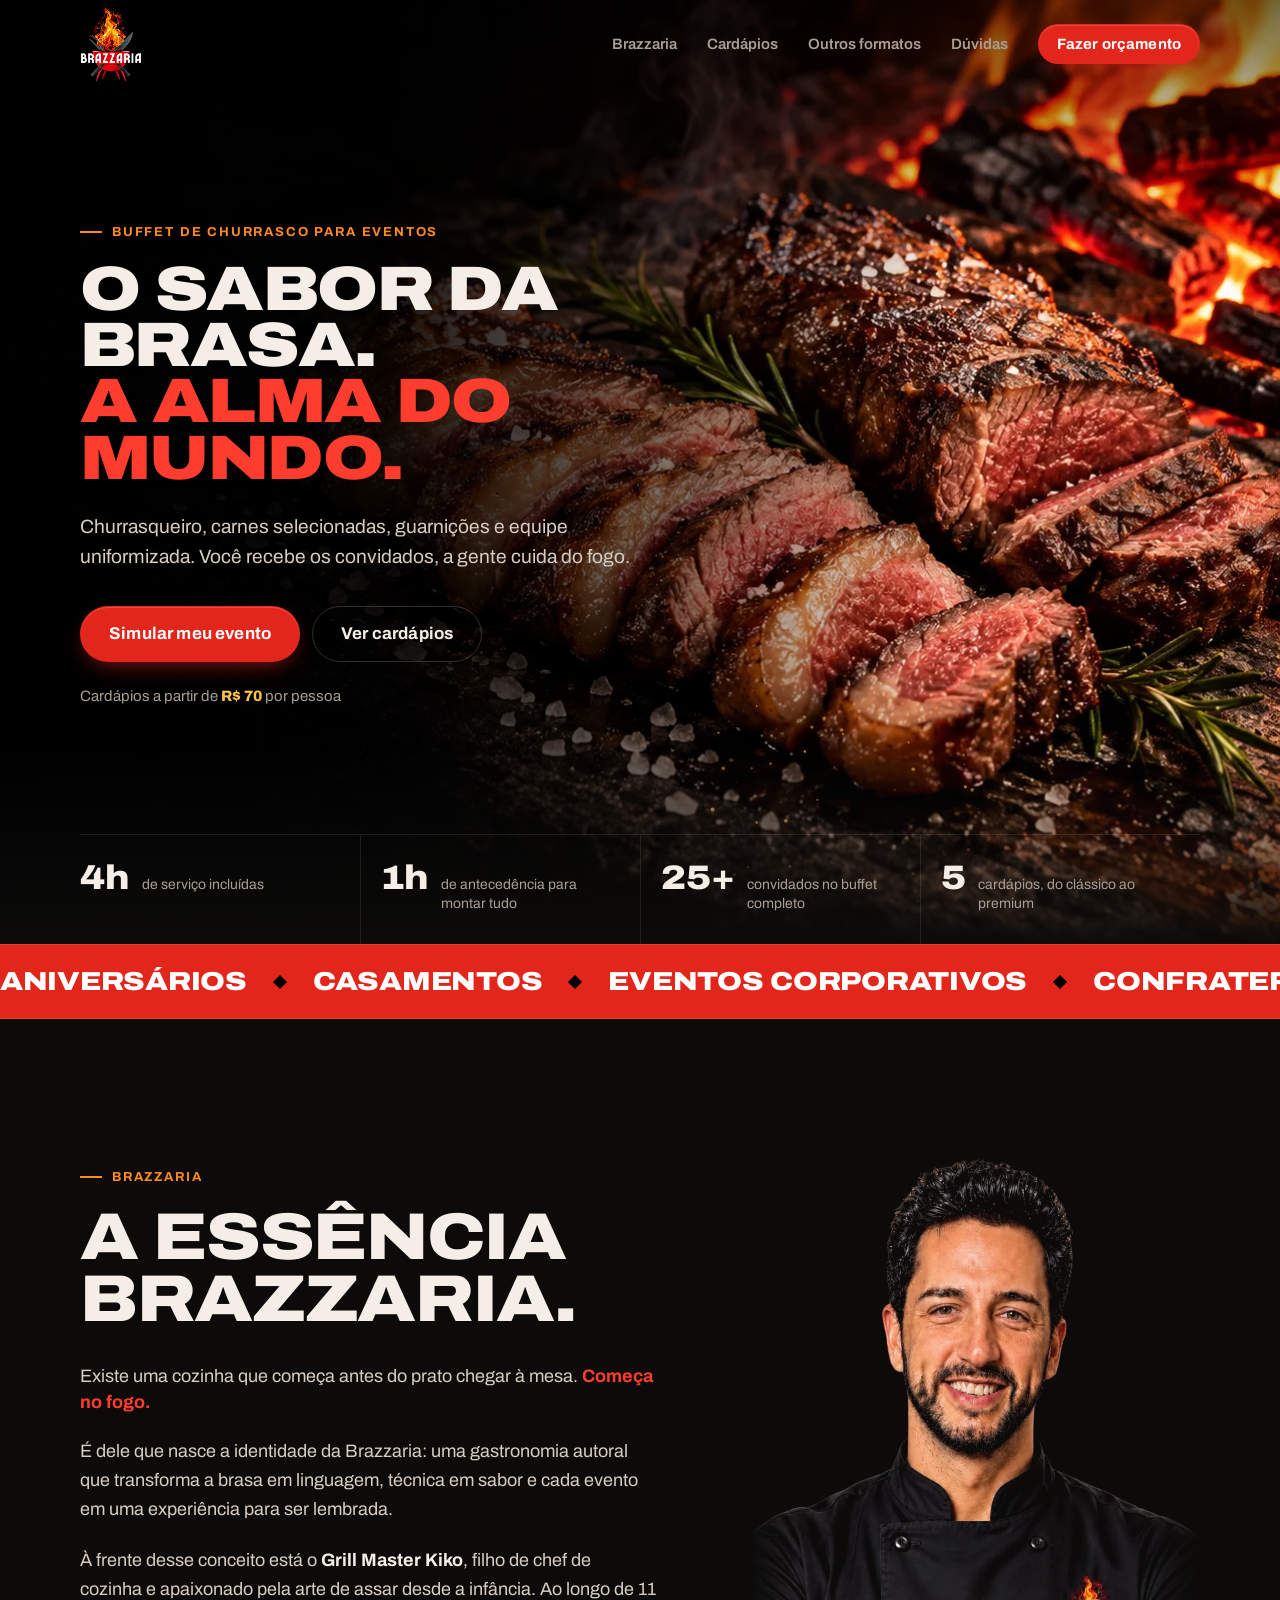
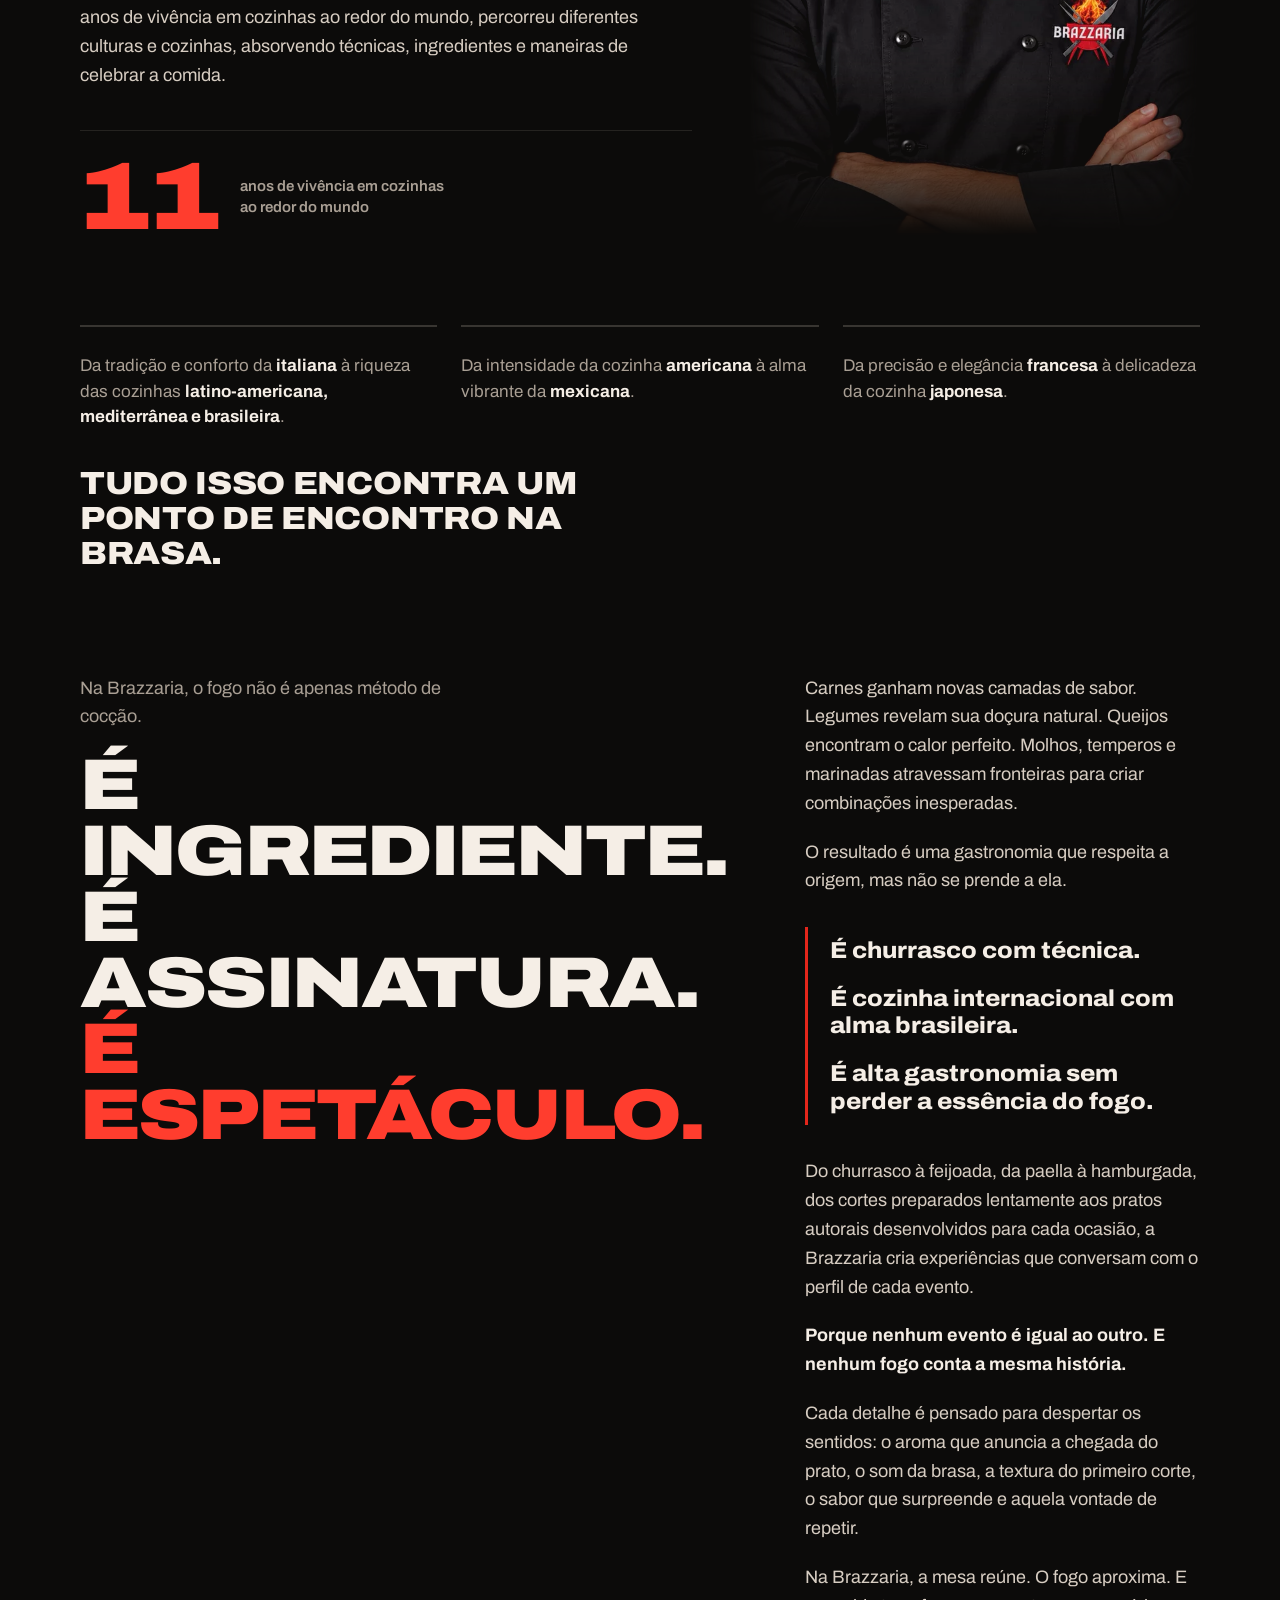
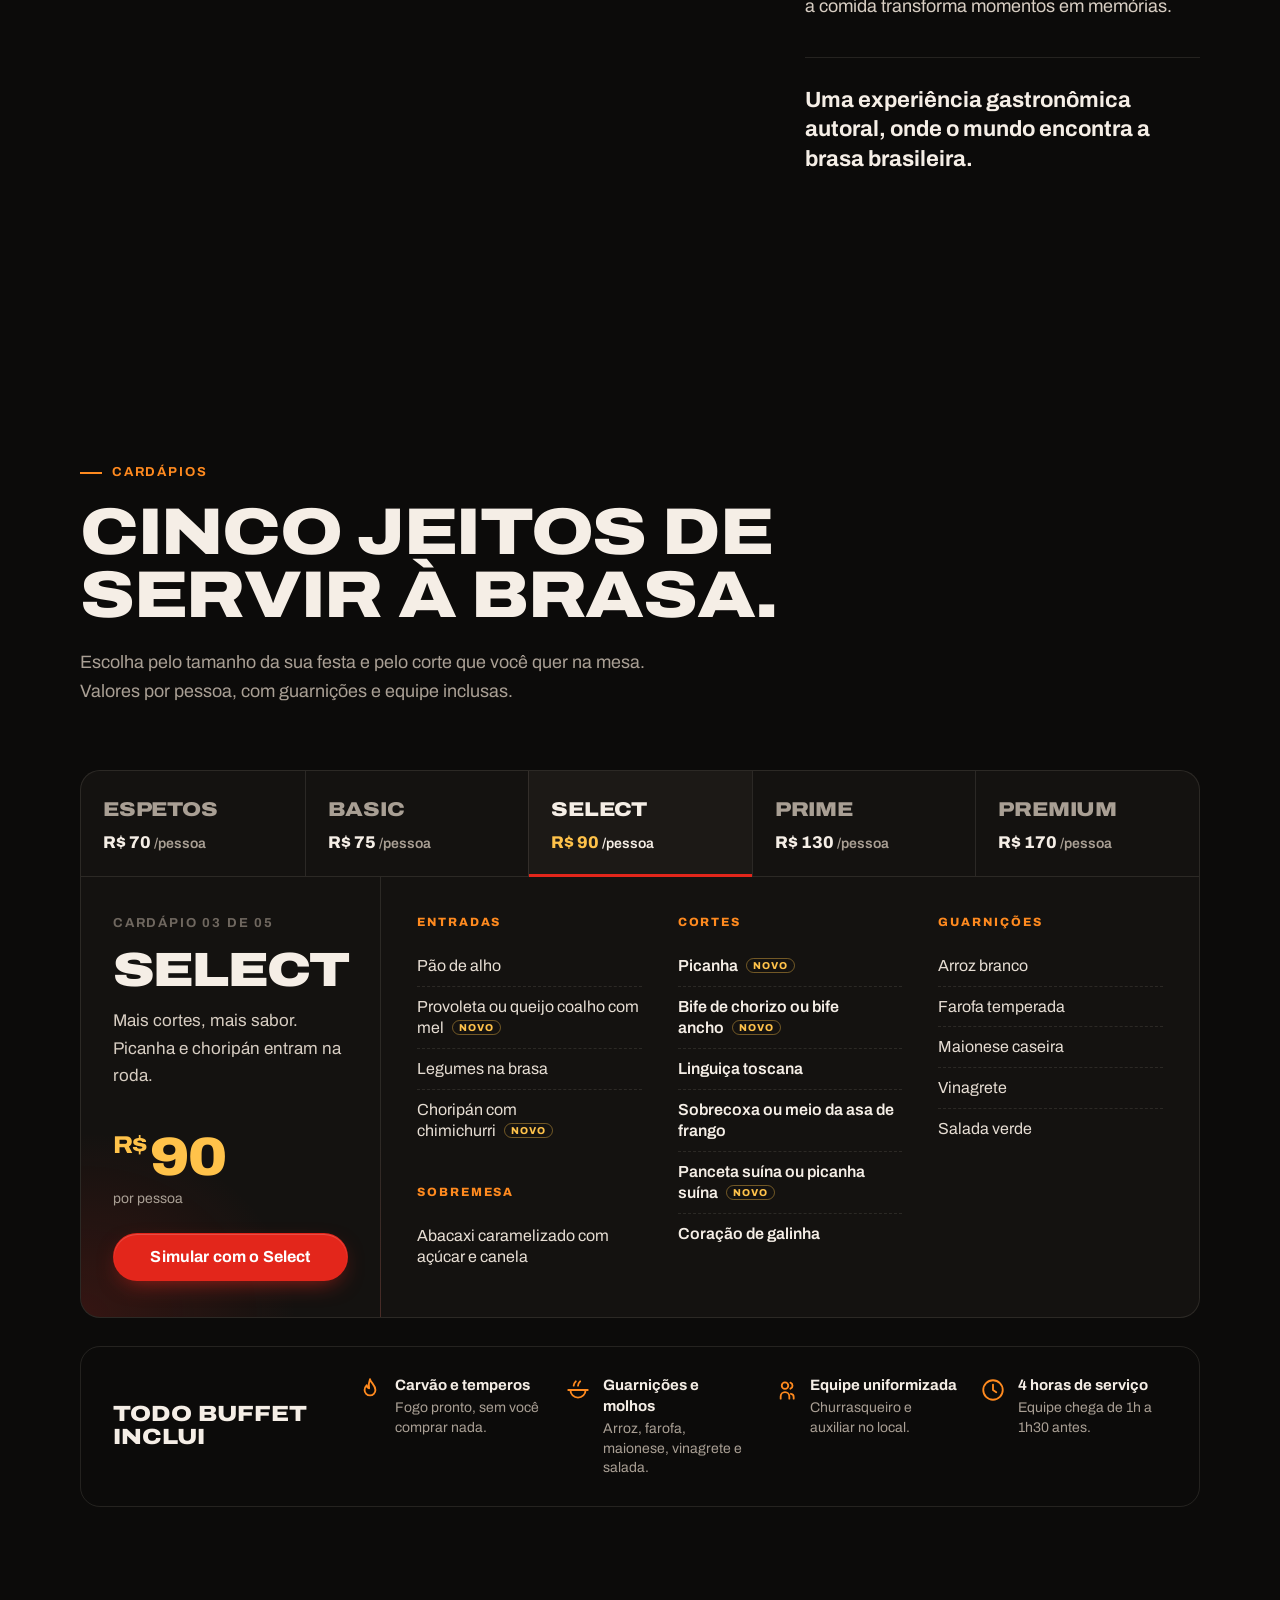
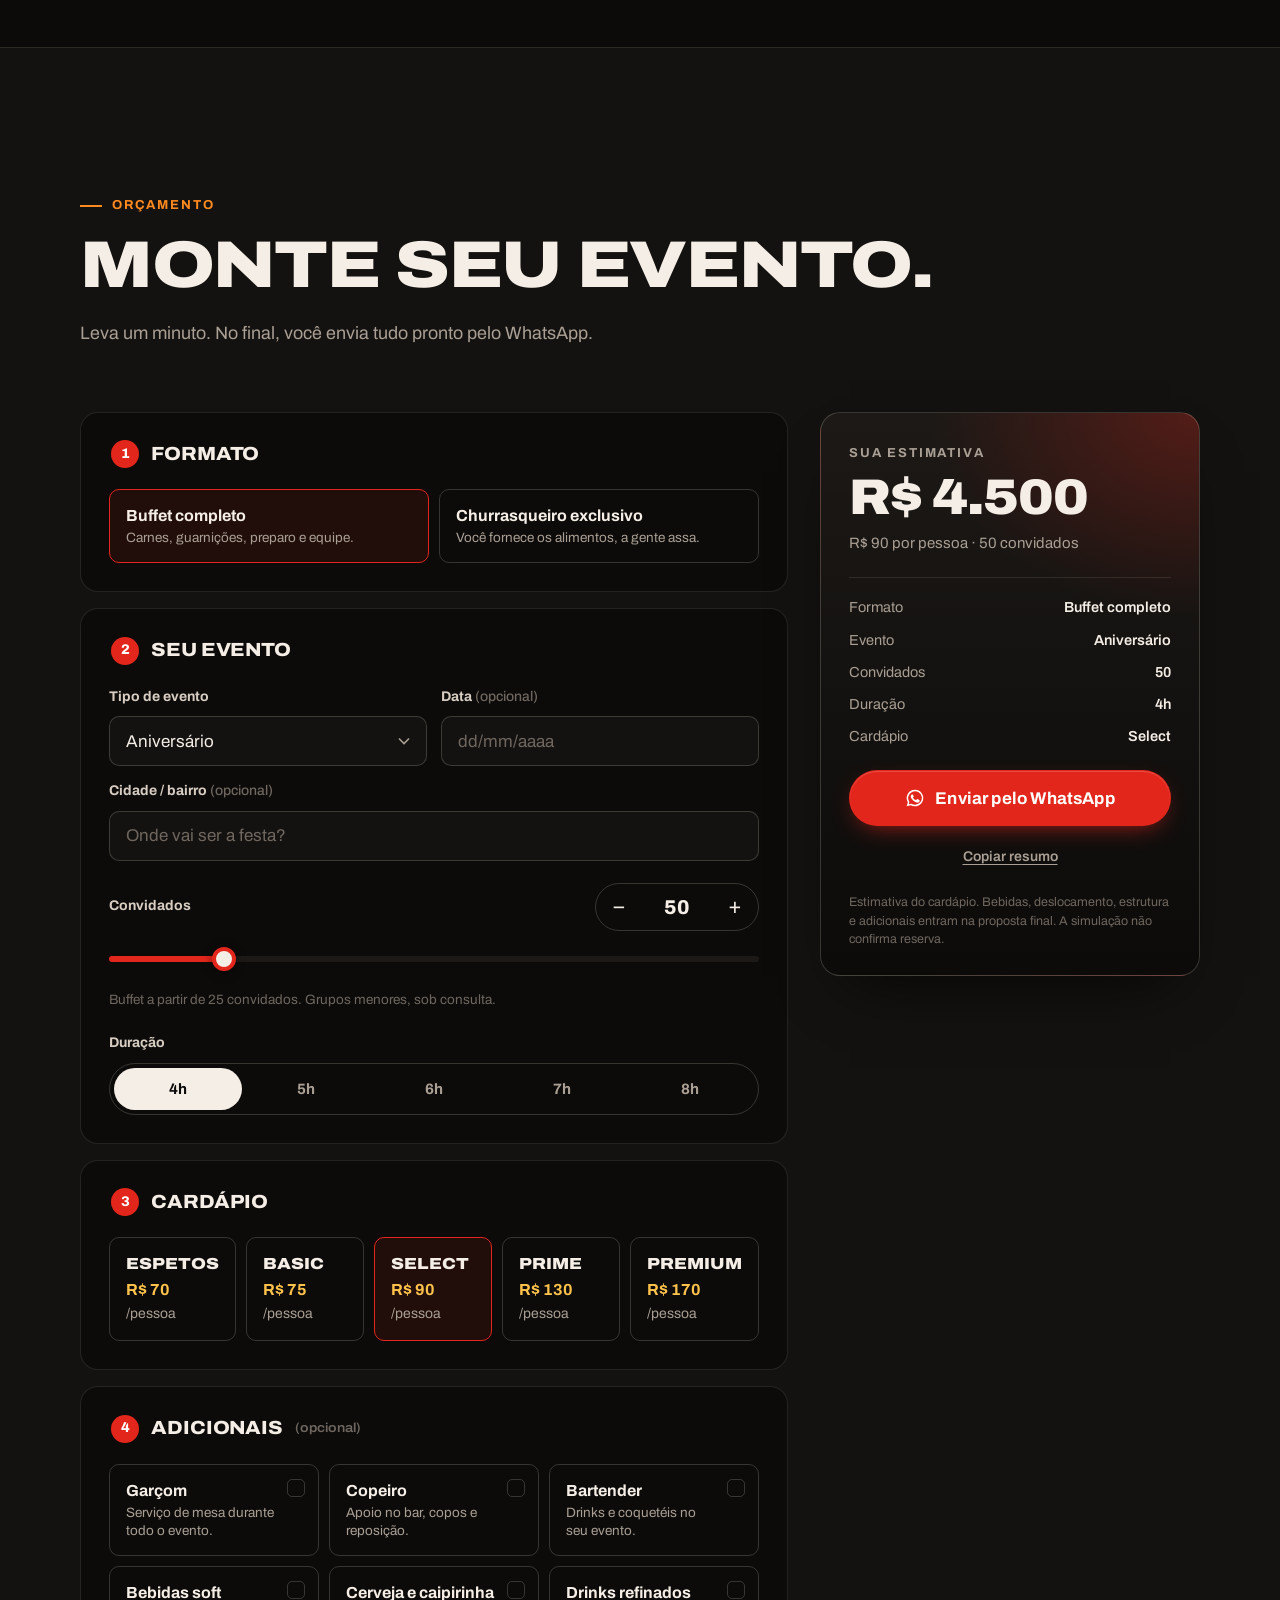
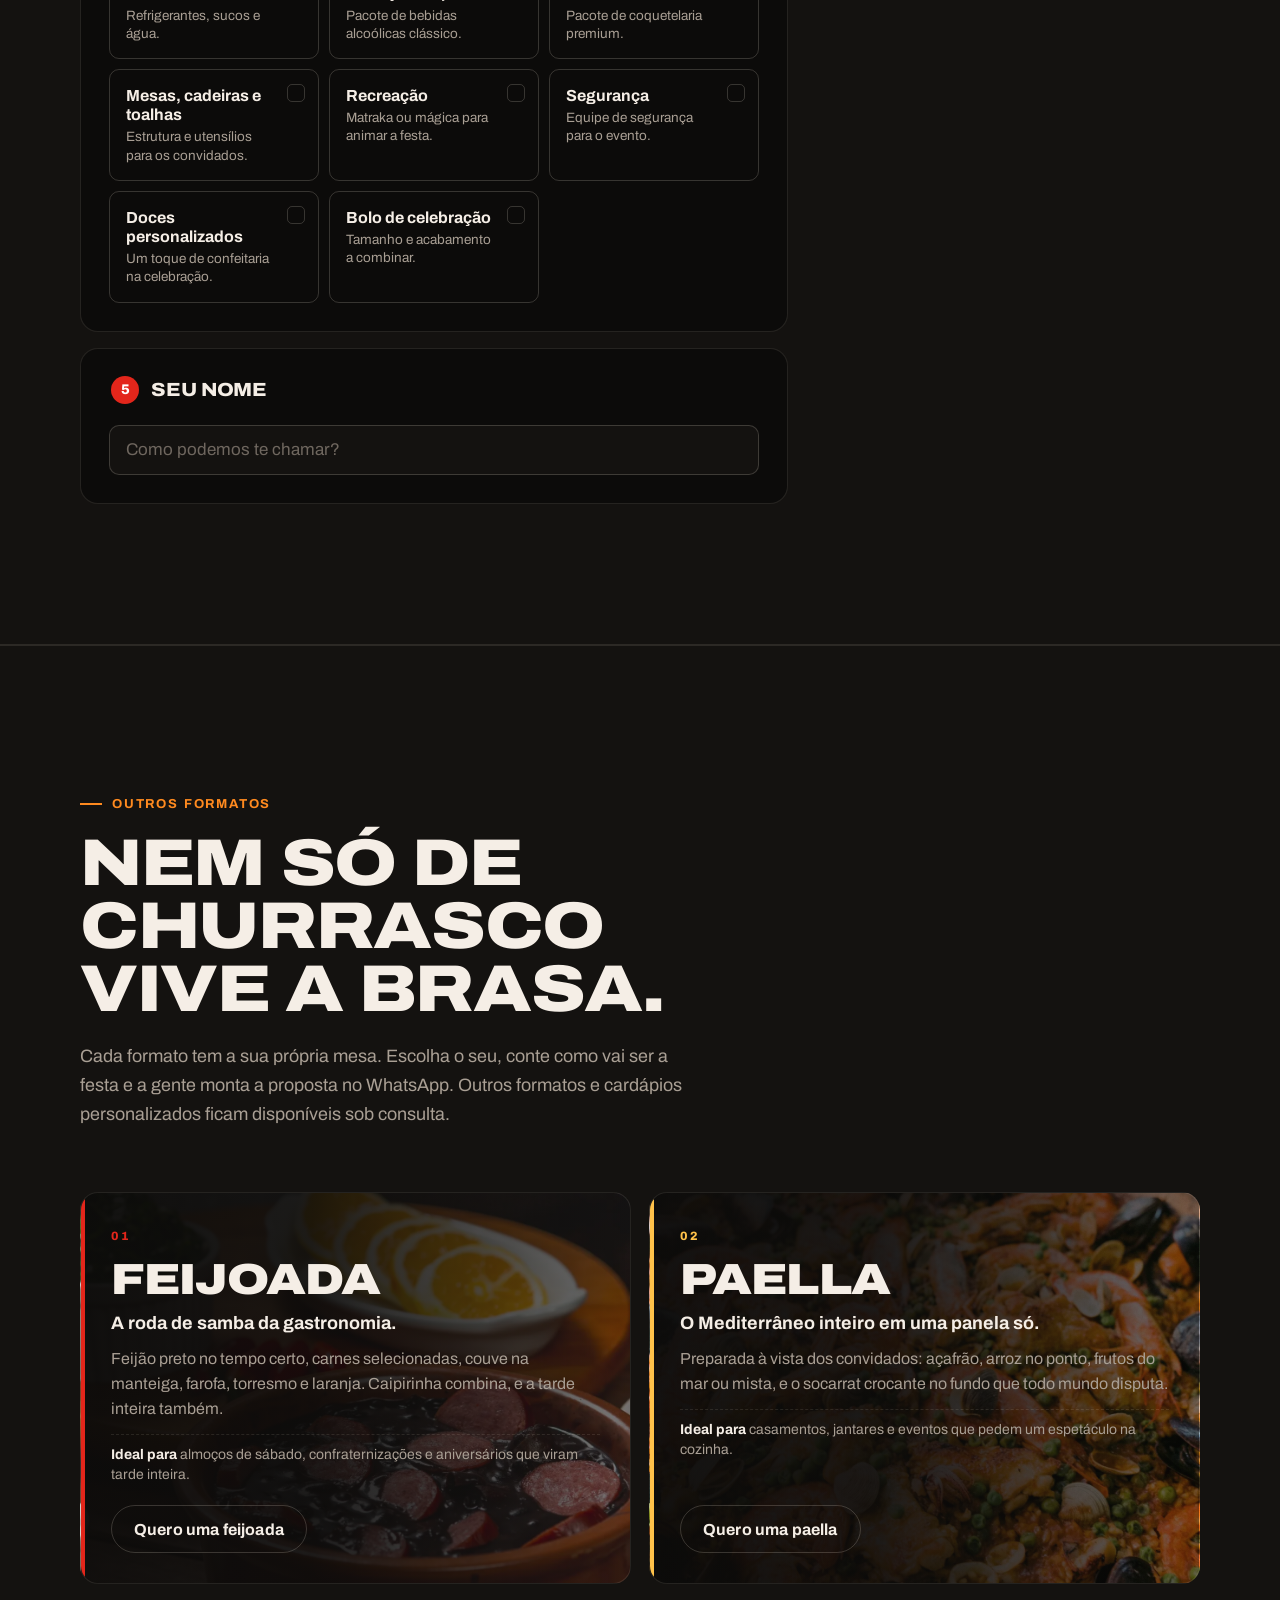
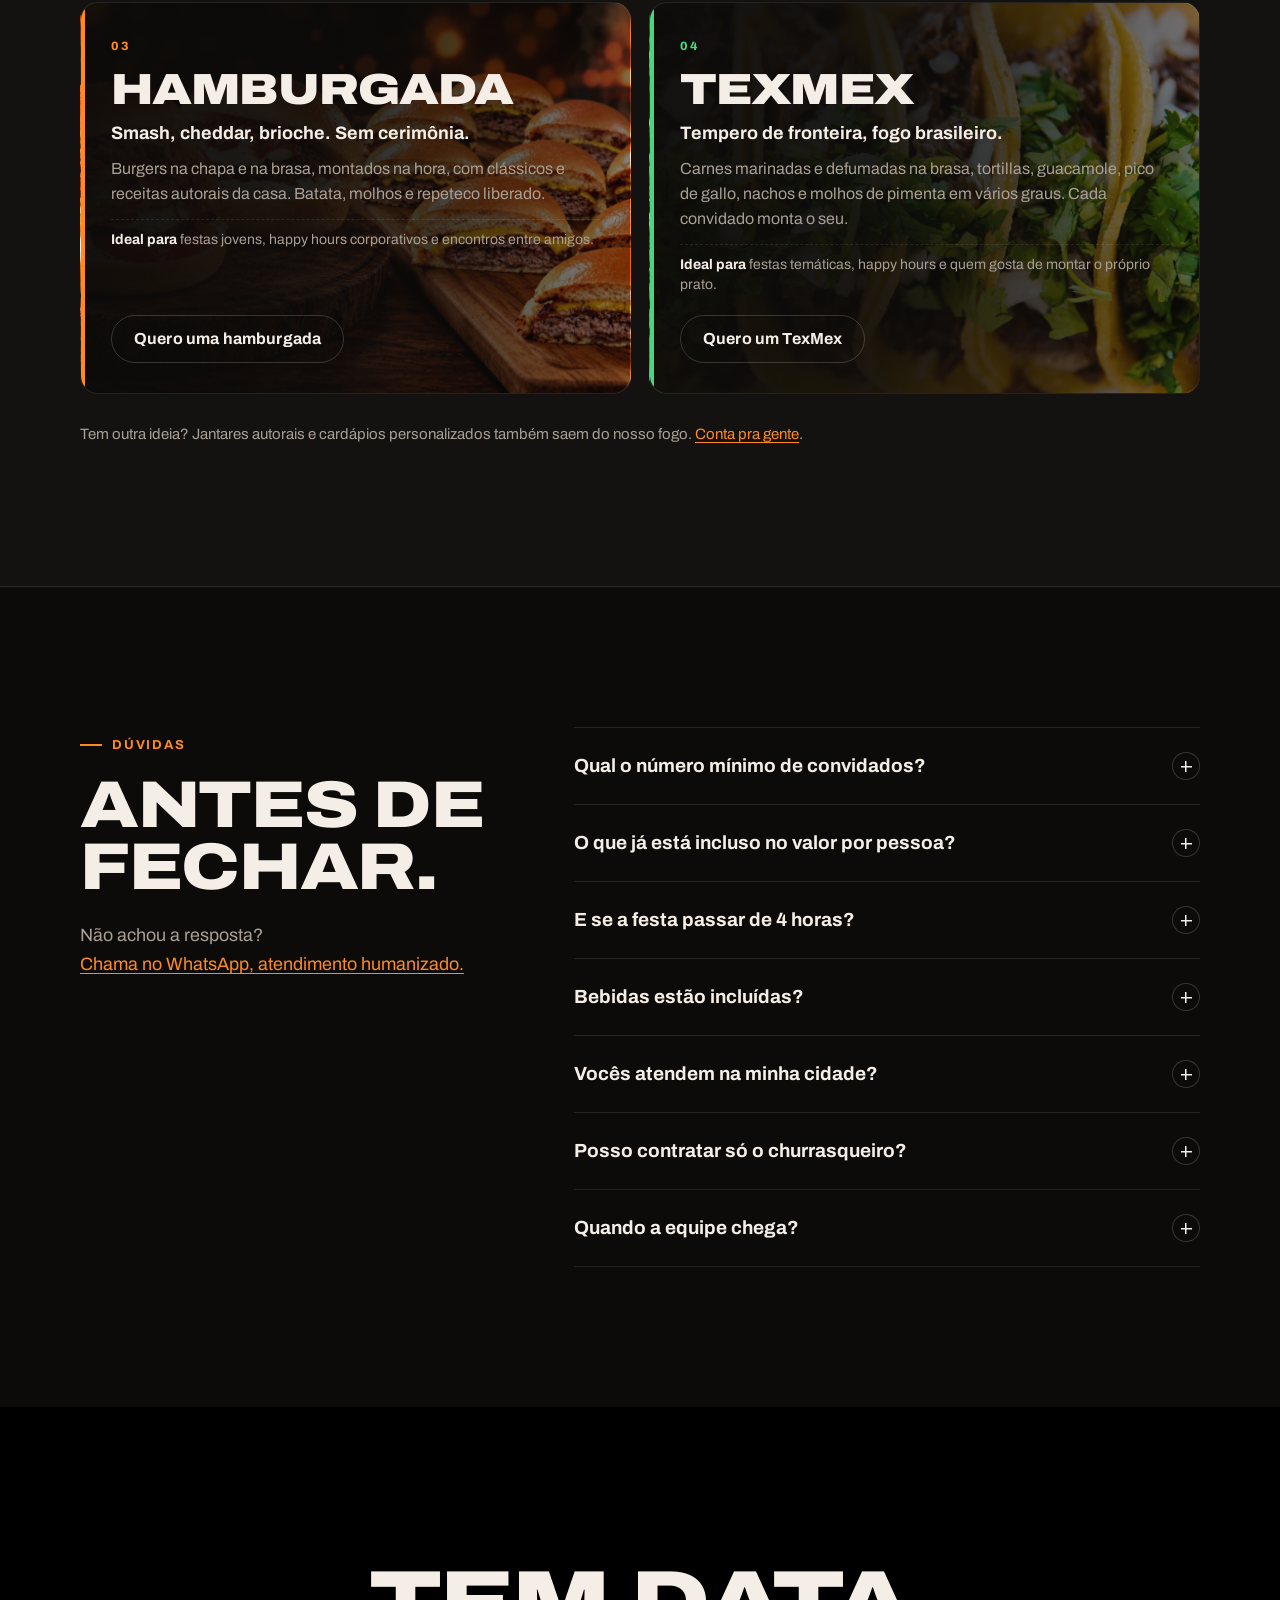
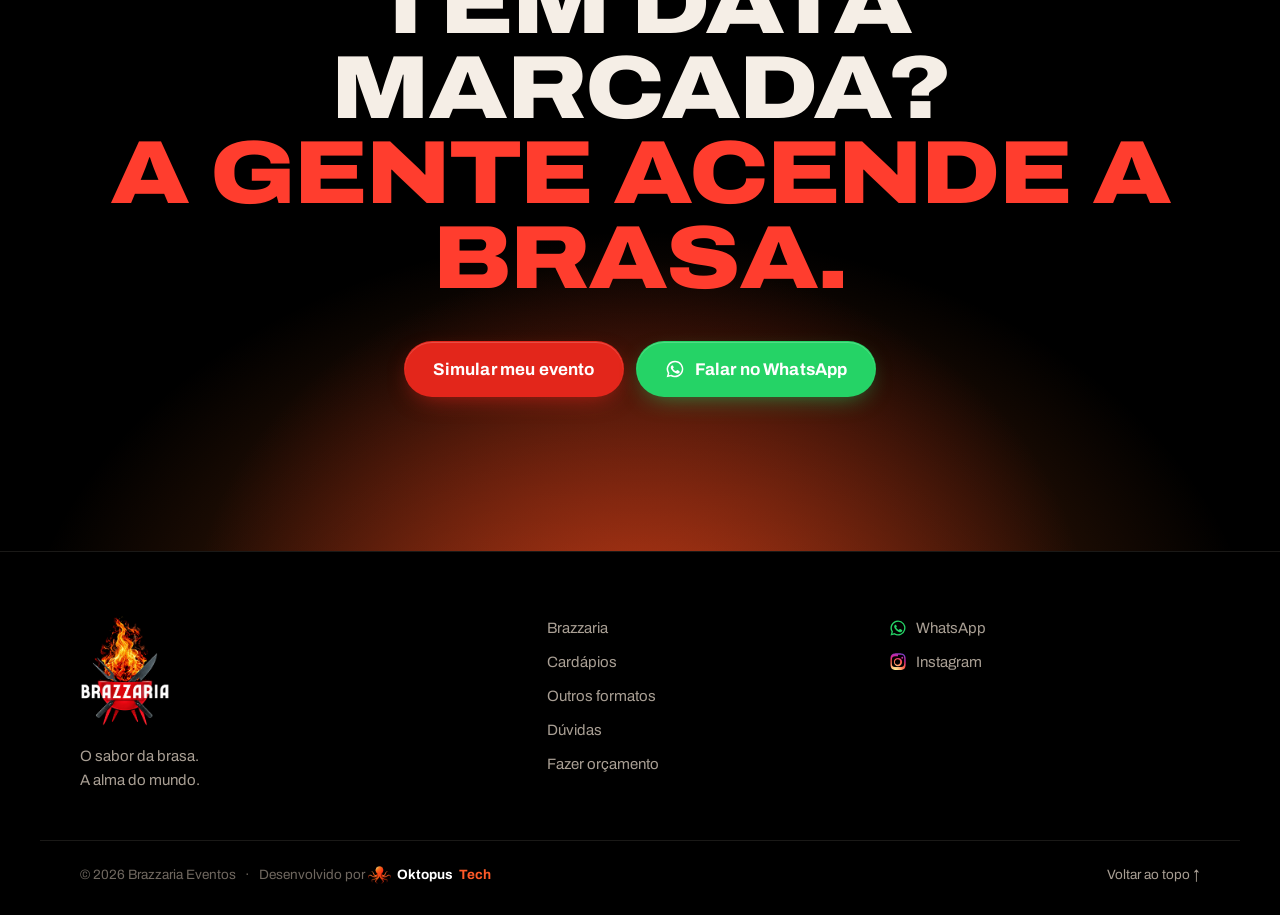
==== commit 3ac752b0: "SEO: região no título e na página, perguntas frequentes em dados estruturados Co-Authored-By: Claude" ====
--- a/index.html
+++ b/index.html
@@ -3,8 +3,8 @@
 <head>
   <meta charset="utf-8">
   <meta name="viewport" content="width=device-width, initial-scale=1, viewport-fit=cover">
-  <title>Brazzaria Eventos · Buffet de churrasco para festas e eventos</title>
-  <meta name="description" content="Buffet de churrasco completo para aniversários, casamentos, confraternizações e eventos corporativos. Churrasqueiro, carnes, guarnições e equipe. Cardápios a partir de R$ 70 por pessoa.">
+  <title>Buffet de churrasco para eventos em São Paulo · Brazzaria</title>
+  <meta name="description" content="Buffet de churrasco para aniversário, casamento e evento corporativo em São Paulo e região, até 150 km. Com churrasqueiro e equipe, a partir de R$ 70 por pessoa.">
   <link rel="canonical" href="https://www.brazzariaeventos.com.br/">
 
   <meta property="og:type" content="website">
@@ -43,9 +43,74 @@
     "image": "https://www.brazzariaeventos.com.br/assets/img/og-brazzaria-v2.jpg",
     "telephone": "+55 11 94594-7705",
     "sameAs": ["https://instagram.com/brazzaria.co"],
+    "areaServed": "São Paulo capital e cidades em um raio de até 150 km",
     "servesCuisine": ["Churrasco", "Brasileira"],
     "priceRange": "R$ 70 a R$ 170 por pessoa",
     "description": "Buffet de churrasco para eventos: churrasqueiro, carnes, guarnições e equipe uniformizada."
+  }
+  </script>
+  <script type="application/ld+json">
+  {
+    "@context": "https://schema.org",
+    "@type": "FAQPage",
+    "mainEntity": [
+      {
+        "@type": "Question",
+        "name": "Qual o número mínimo de convidados?",
+        "acceptedAnswer": {
+          "@type": "Answer",
+          "text": "O buffet completo atende a partir de 25 convidados. Para grupos menores, fale com a gente que avaliamos o seu caso."
+        }
+      },
+      {
+        "@type": "Question",
+        "name": "O que já está incluso no valor por pessoa?",
+        "acceptedAnswer": {
+          "@type": "Answer",
+          "text": "Carnes e itens do cardápio escolhido, carvão, temperos, guarnições, molhos e equipe uniformizada com auxiliar, durante 4 horas de serviço."
+        }
+      },
+      {
+        "@type": "Question",
+        "name": "E se a festa passar de 4 horas?",
+        "acceptedAnswer": {
+          "@type": "Answer",
+          "text": "Dá para estender o serviço até 8 horas. As horas adicionais são cotadas à parte e entram na proposta."
+        }
+      },
+      {
+        "@type": "Question",
+        "name": "Bebidas estão incluídas?",
+        "acceptedAnswer": {
+          "@type": "Answer",
+          "text": "Não. Os cardápios cobrem a comida e o serviço. Como adicional, montamos pacotes de bebidas: soft (refrigerantes, sucos e água), cerveja e caipirinha, ou drinks refinados com bartender."
+        }
+      },
+      {
+        "@type": "Question",
+        "name": "Vocês atendem na minha cidade?",
+        "acceptedAnswer": {
+          "@type": "Answer",
+          "text": "Atendemos São Paulo capital e cidades em um raio de até 150 km. Informe a cidade ou bairro no orçamento: o deslocamento é calculado de acordo com o local e aparece na proposta final."
+        }
+      },
+      {
+        "@type": "Question",
+        "name": "Posso contratar só o churrasqueiro?",
+        "acceptedAnswer": {
+          "@type": "Answer",
+          "text": "Pode. No formato churrasqueiro exclusivo, você fornece os alimentos e nós cuidamos da brasa. Carvão, utensílios, equipe de apoio e estrutura são combinados à parte."
+        }
+      },
+      {
+        "@type": "Question",
+        "name": "Quando a equipe chega?",
+        "acceptedAnswer": {
+          "@type": "Answer",
+          "text": "Entre 1h e 1h30 antes do horário de início, para montar a estação e acender a brasa com calma."
+        }
+      }
+    ]
   }
   </script>
 </head>
@@ -400,7 +465,7 @@
           </details>
           <details>
             <summary>Vocês atendem na minha cidade?</summary>
-            <p>Informe a cidade ou bairro no orçamento. O deslocamento é calculado de acordo com o local e aparece na proposta final.</p>
+            <p>Atendemos São Paulo capital e cidades em um raio de até 150 km. Informe a cidade ou bairro no orçamento: o deslocamento é calculado de acordo com o local e aparece na proposta final.</p>
           </details>
           <details>
             <summary>Posso contratar só o churrasqueiro?</summary>
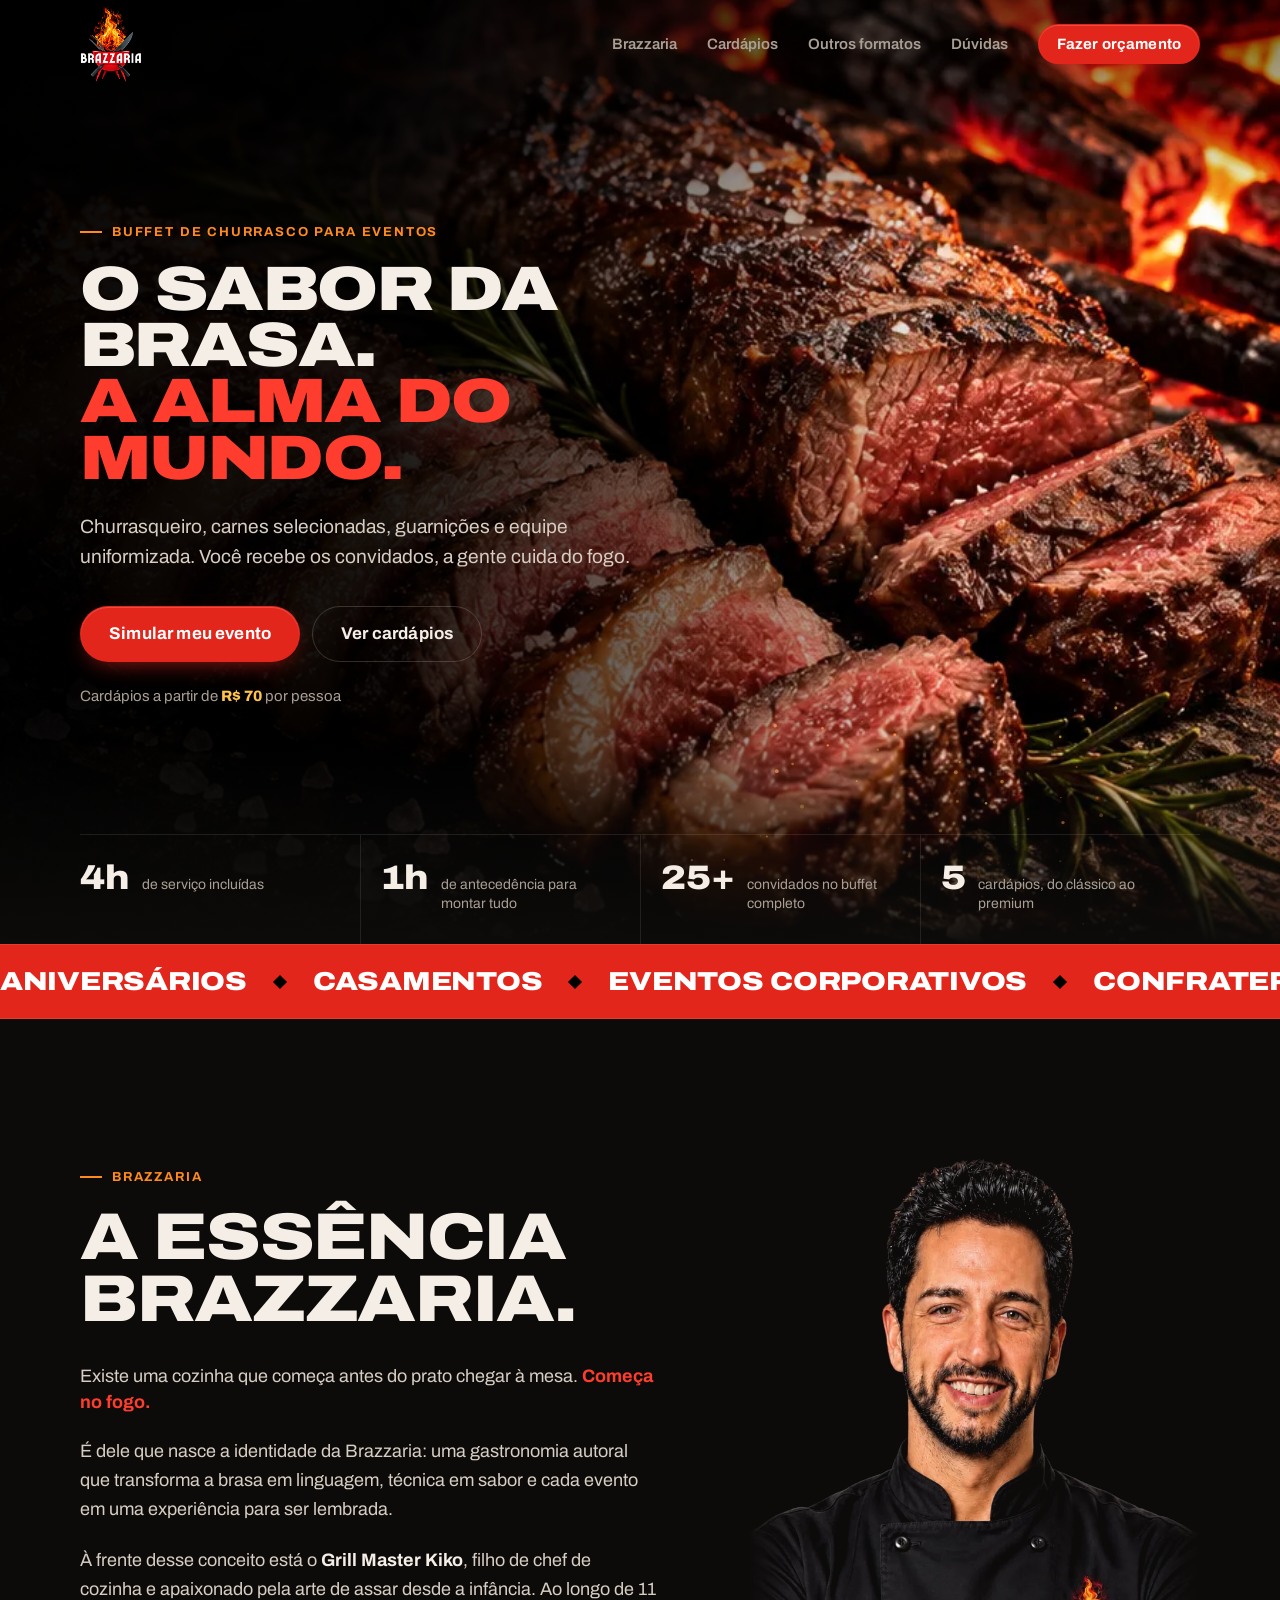
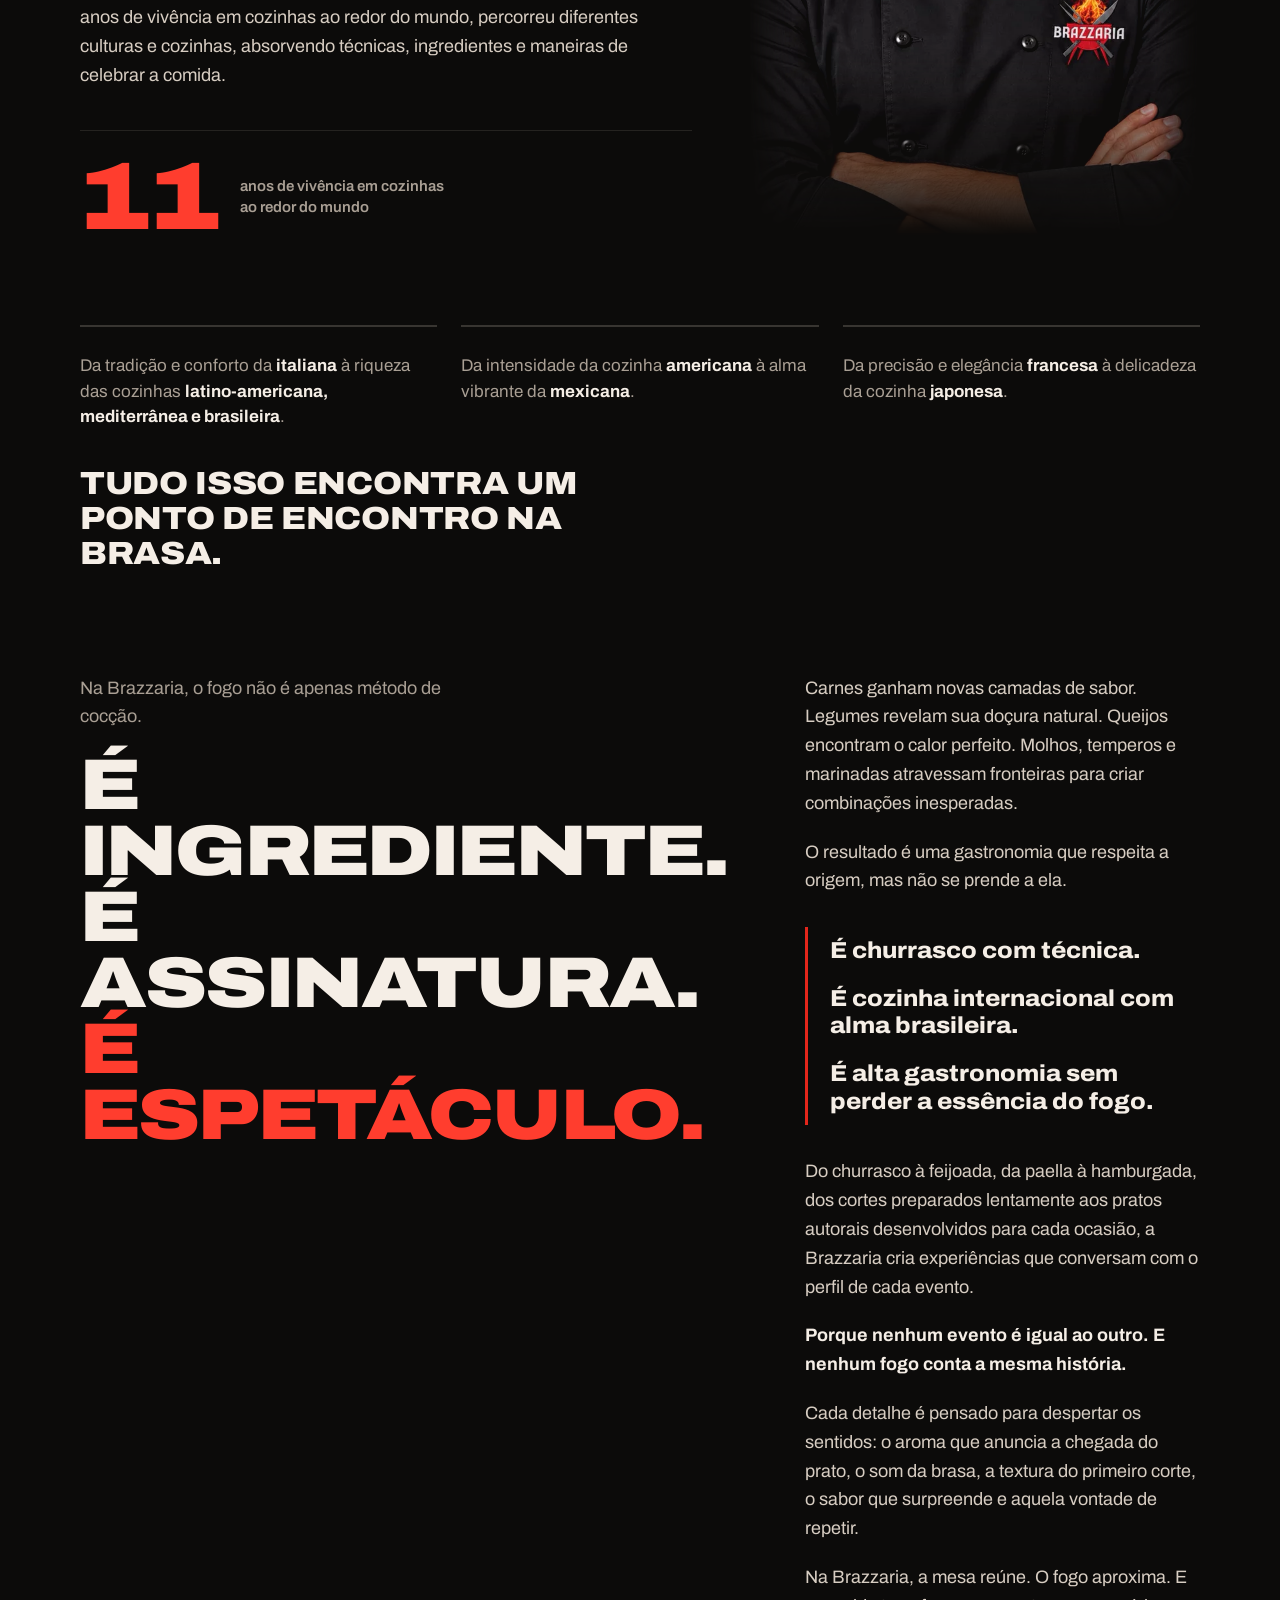
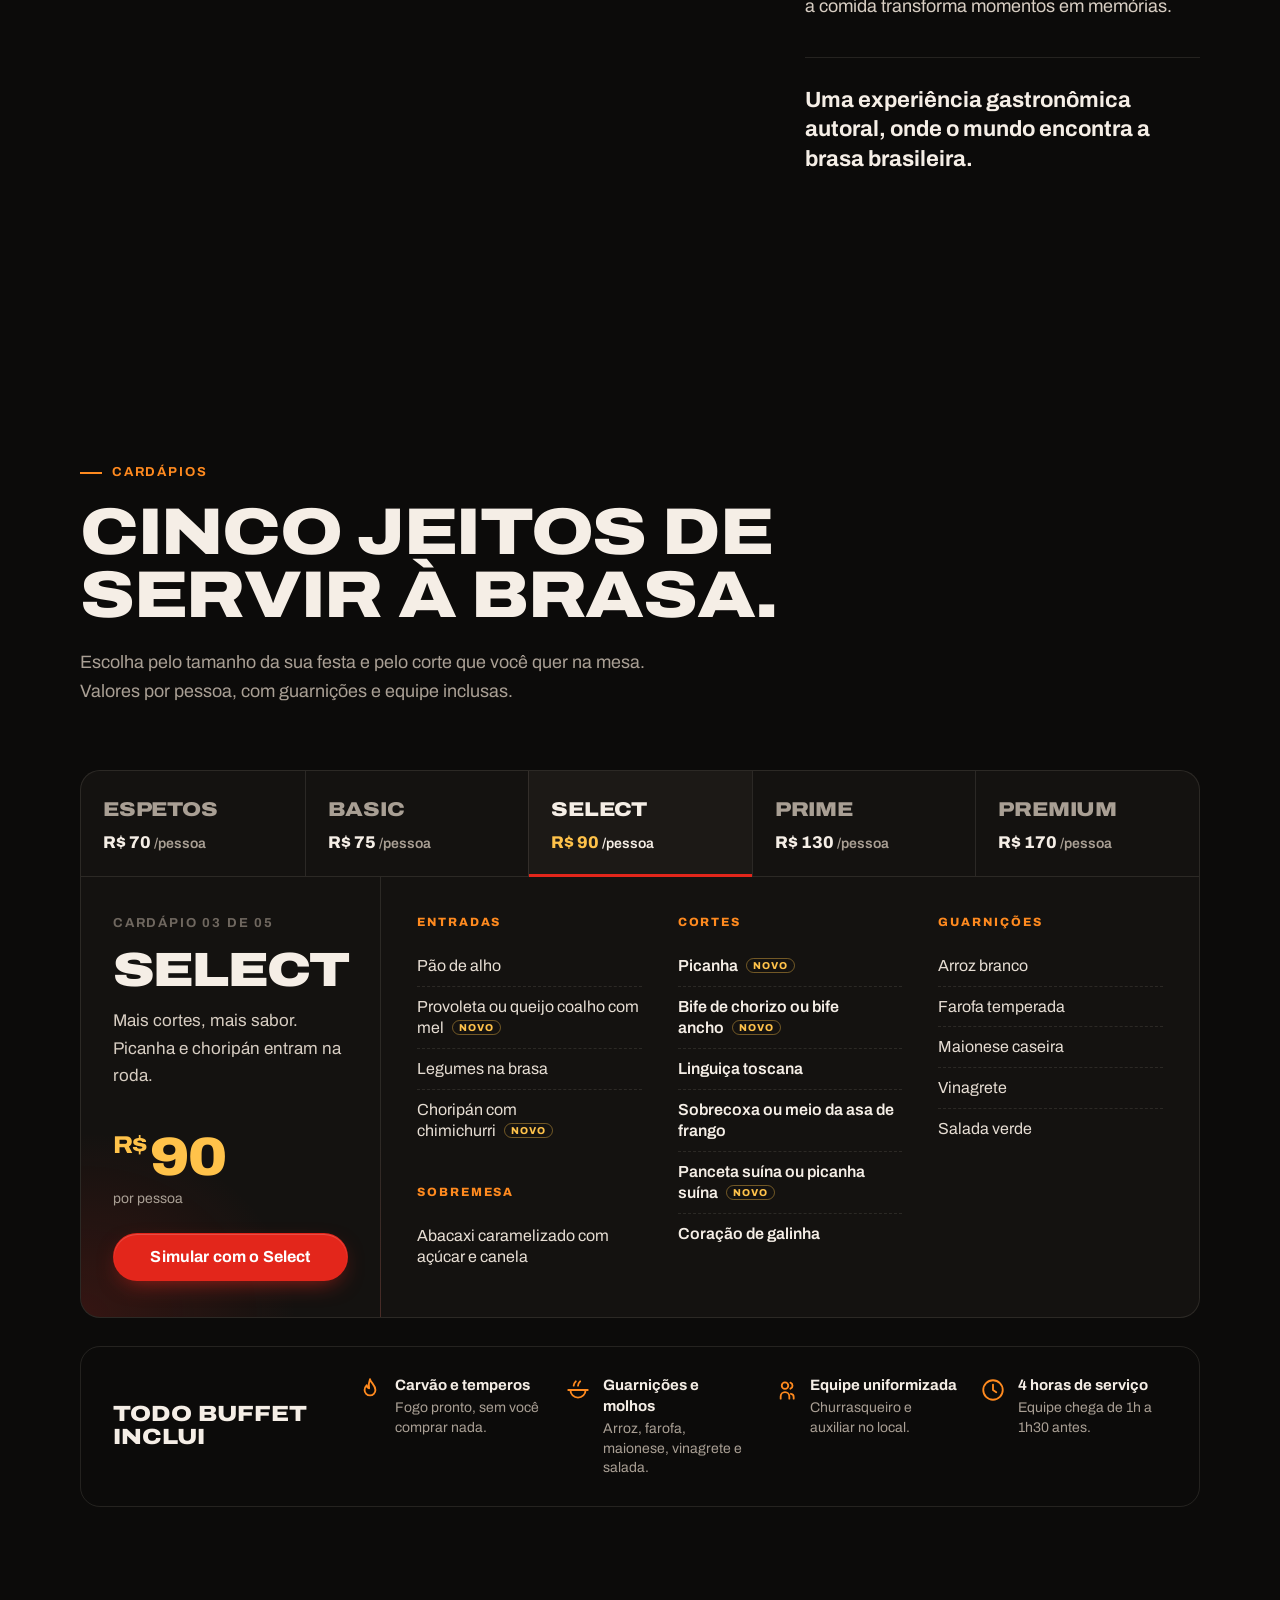
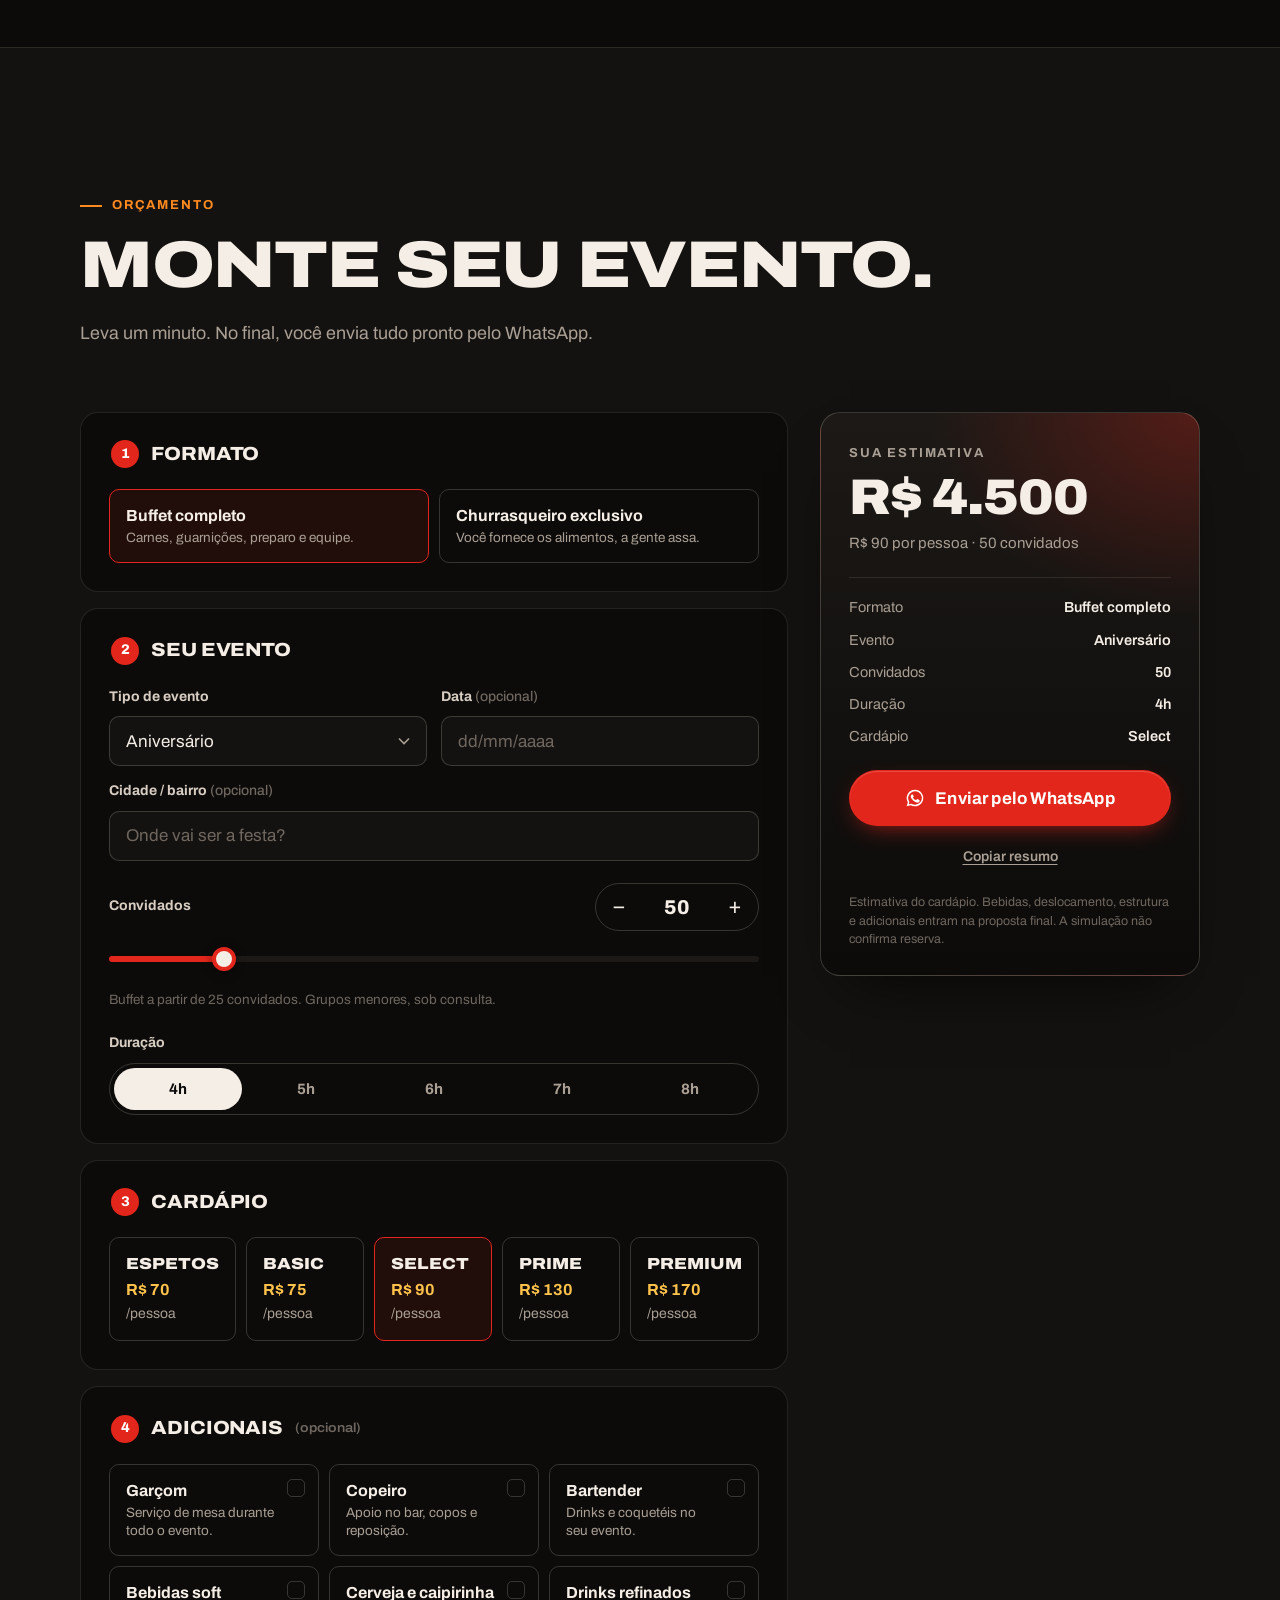
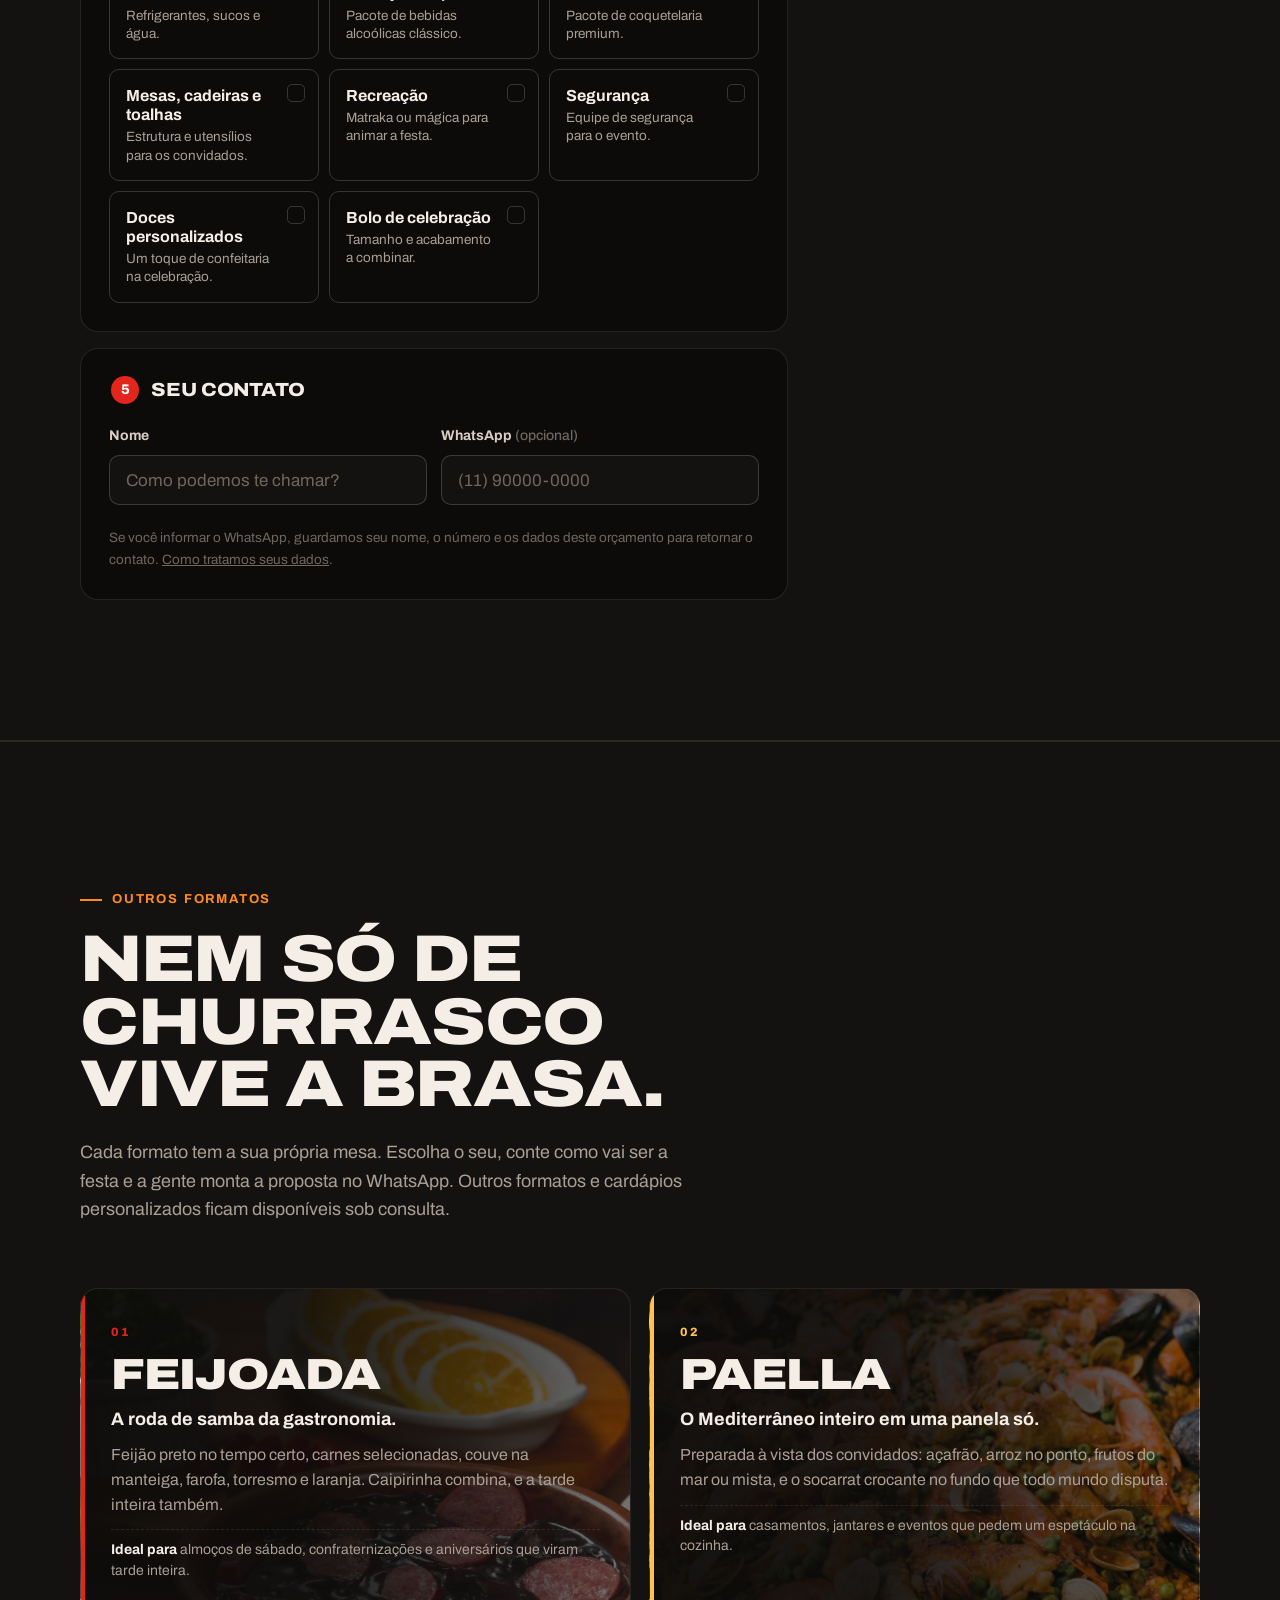
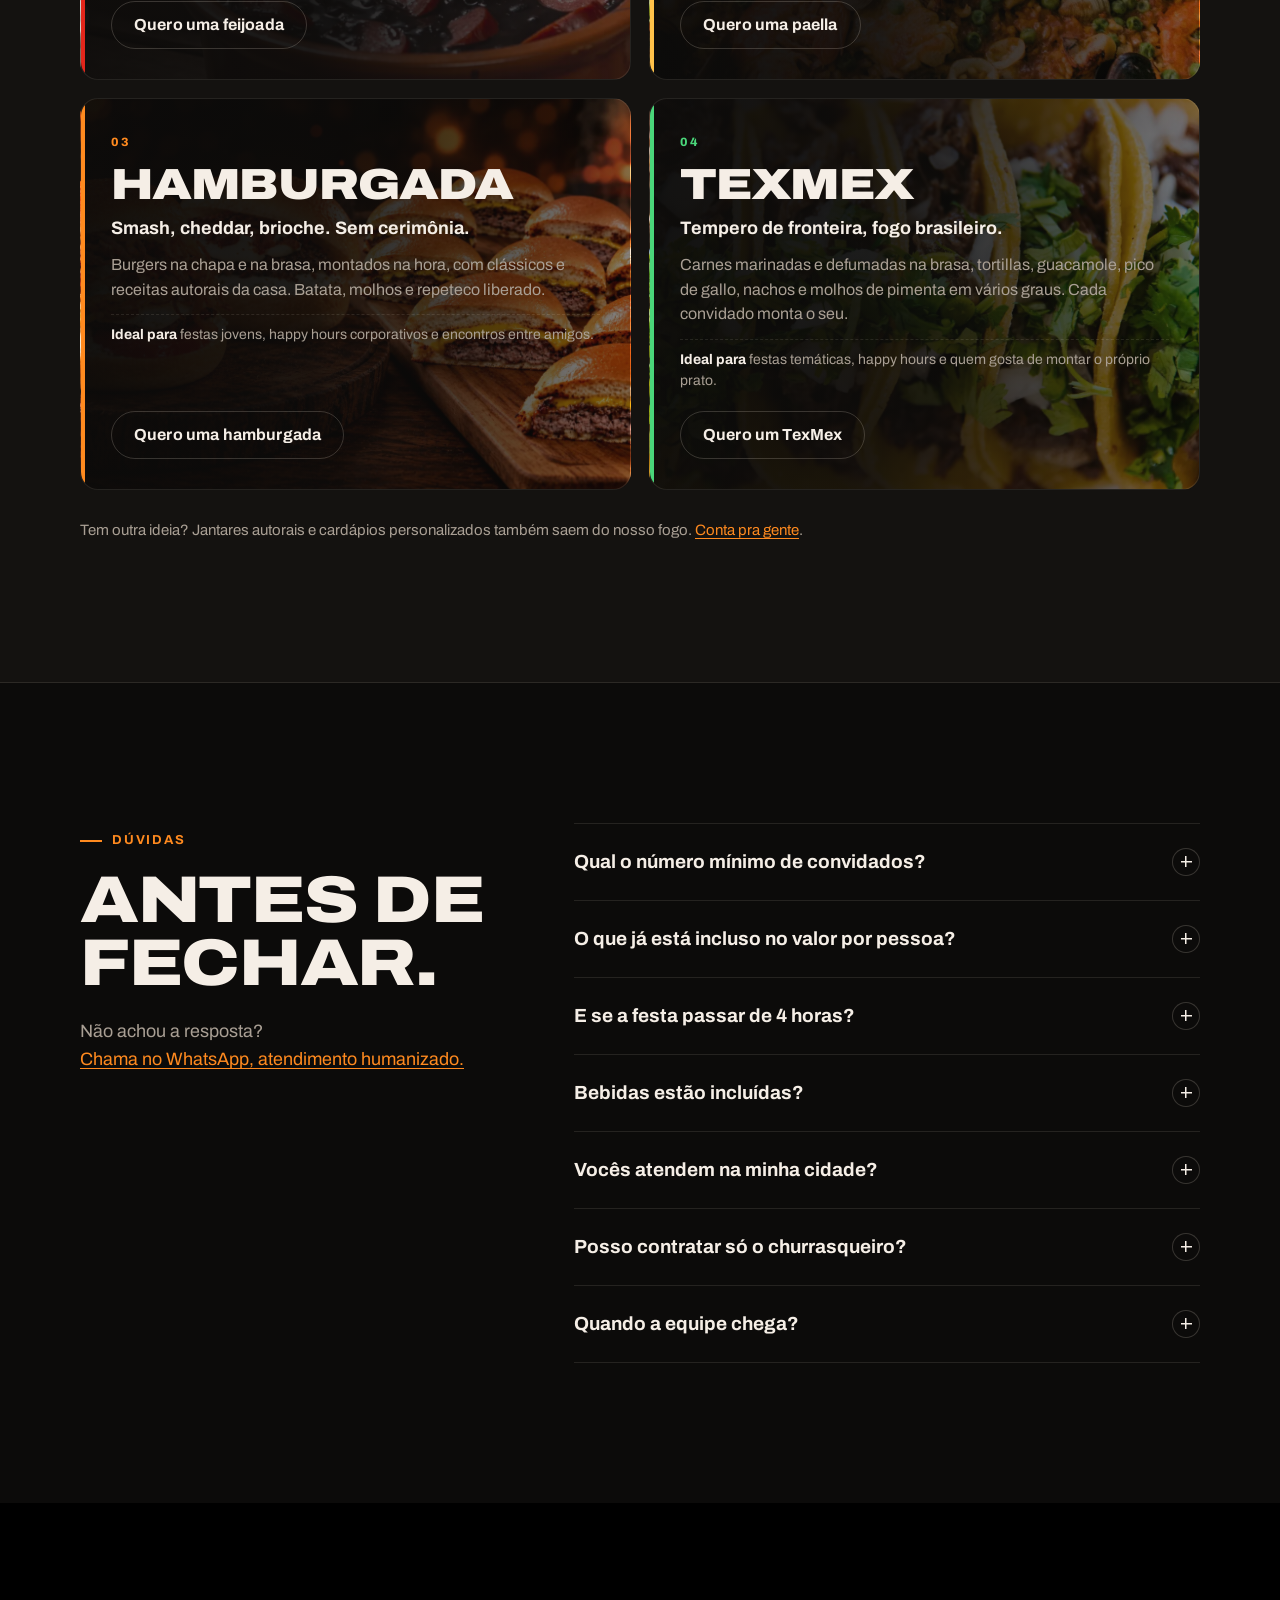
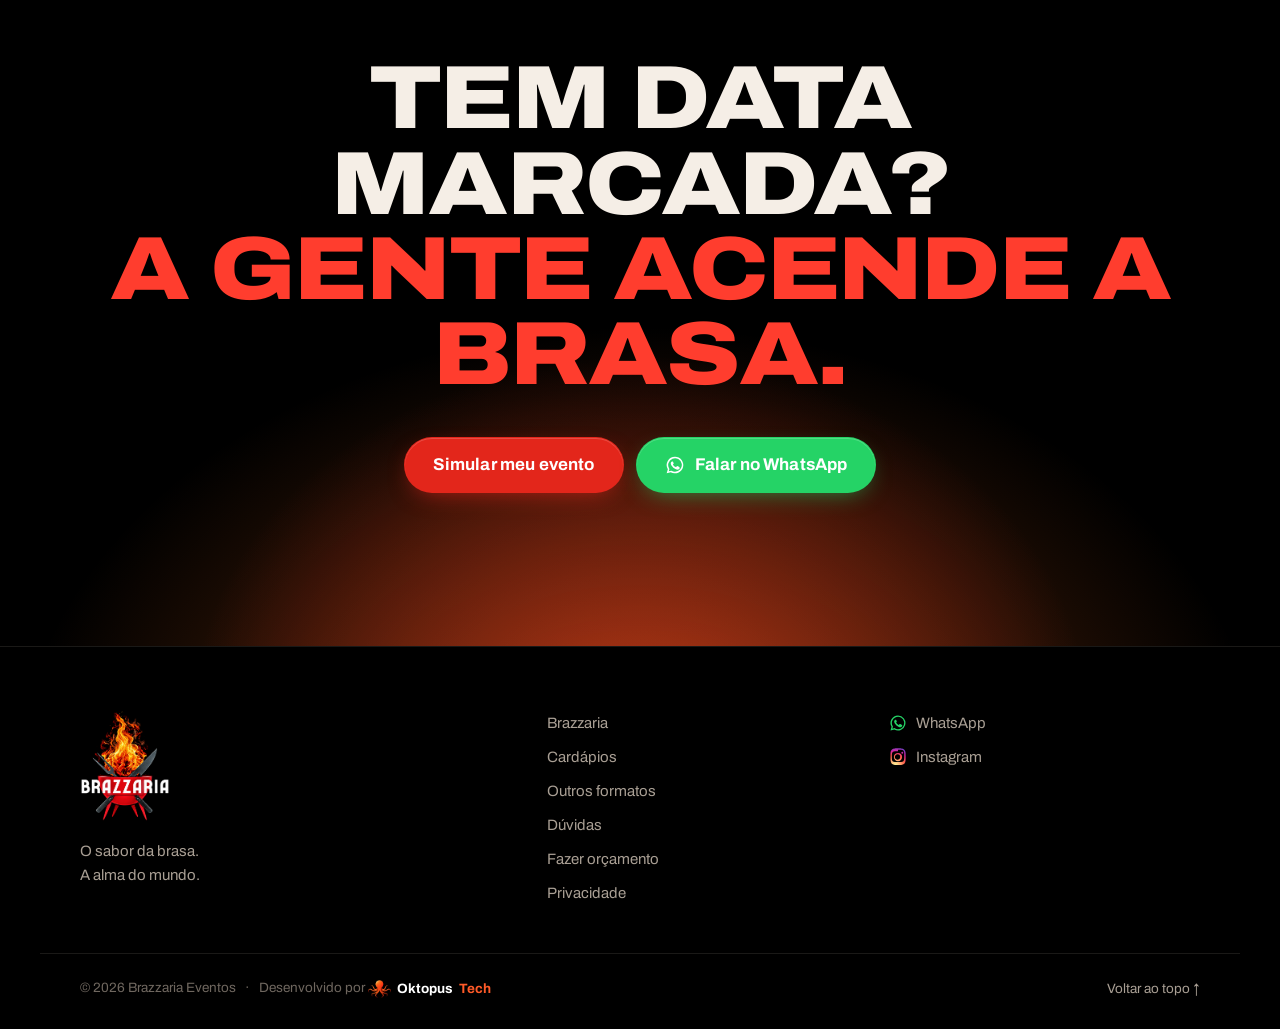
==== commit 08a72278: "Simulador registra o pedido no BI quando a pessoa informa o WhatsApp; página de privacidade Co-Autho" ====
--- a/index.html
+++ b/index.html
@@ -357,11 +357,22 @@
             </fieldset>
 
             <fieldset class="sim__block">
-              <legend><span>5</span> Seu nome</legend>
-              <label class="field field--full">
-                <span class="visually-hidden">Seu nome</span>
-                <input type="text" name="name" placeholder="Como podemos te chamar?" autocomplete="name">
+              <legend><span>5</span> Seu contato</legend>
+              <div class="field-grid">
+                <label class="field">
+                  <span>Nome</span>
+                  <input type="text" name="name" placeholder="Como podemos te chamar?" autocomplete="name">
+                </label>
+                <label class="field">
+                  <span>WhatsApp <i>(opcional)</i></span>
+                  <input type="tel" name="phone" placeholder="(11) 90000-0000" autocomplete="tel" inputmode="tel" maxlength="20">
+                </label>
+              </div>
+              <!-- Campo-isca para robôs: gente não vê nem preenche -->
+              <label class="visually-hidden" aria-hidden="true">Não preencha este campo
+                <input type="text" name="website" tabindex="-1" autocomplete="off">
               </label>
+              <p class="hint">Se você informar o WhatsApp, guardamos seu nome, o número e os dados deste orçamento para retornar o contato. <a href="/privacidade.html">Como tratamos seus dados</a>.</p>
             </fieldset>
           </form>
 
@@ -504,6 +515,7 @@
         <a href="#formatos">Outros formatos</a>
         <a href="#duvidas">Dúvidas</a>
         <a href="#orcamento">Fazer orçamento</a>
+        <a href="/privacidade.html">Privacidade</a>
       </nav>
       <div class="footer__contact">
         <a href="#" data-wa><svg viewBox="0 0 24 24" aria-hidden="true" class="ico-wa"><path d="M12 2a10 10 0 0 0-8.6 15.1L2 22l5-1.3A10 10 0 1 0 12 2Zm0 18.2a8.2 8.2 0 0 1-4.2-1.2l-.3-.2-3 .8.8-2.9-.2-.3A8.2 8.2 0 1 1 12 20.2Zm4.5-6.1c-.2-.1-1.5-.7-1.7-.8-.2-.1-.4-.1-.6.1l-.8 1c-.1.2-.3.2-.5.1a6.7 6.7 0 0 1-3.3-2.9c-.2-.4.3-.4.8-1.3.1-.2 0-.3 0-.4l-.8-1.8c-.2-.5-.4-.4-.6-.4h-.5a1 1 0 0 0-.7.3 3 3 0 0 0-.9 2.2 5.2 5.2 0 0 0 1.1 2.7 11.8 11.8 0 0 0 4.5 4c1.7.7 2.3.8 3.2.6a2.7 2.7 0 0 0 1.8-1.2c.2-.6.2-1.1.1-1.2l-.4-.3Z"/></svg>WhatsApp</a>
@@ -527,6 +539,6 @@
 
   <div class="toast" role="status" aria-live="polite"></div>
 
-  <script src="js/main.js?v=20261007l" defer></script>
+  <script src="js/main.js?v=20261118a" defer></script>
 </body>
 </html>
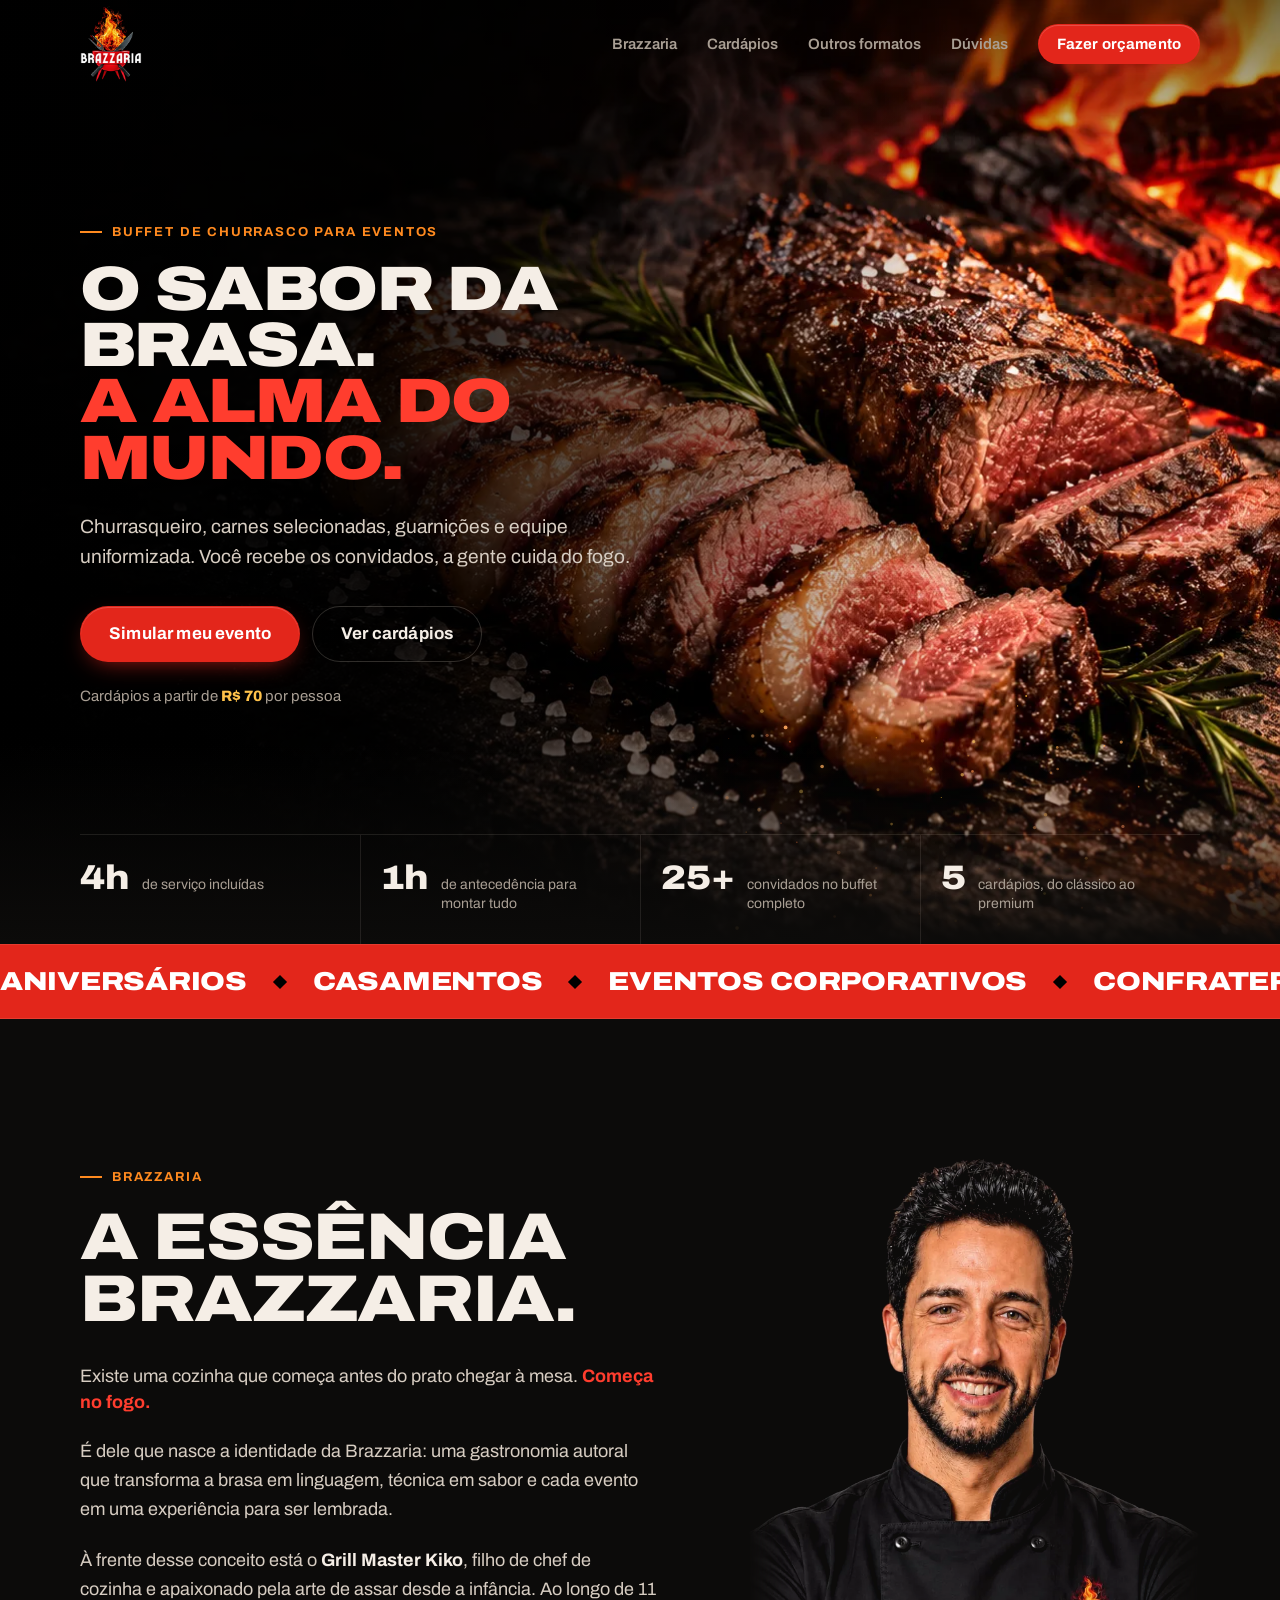
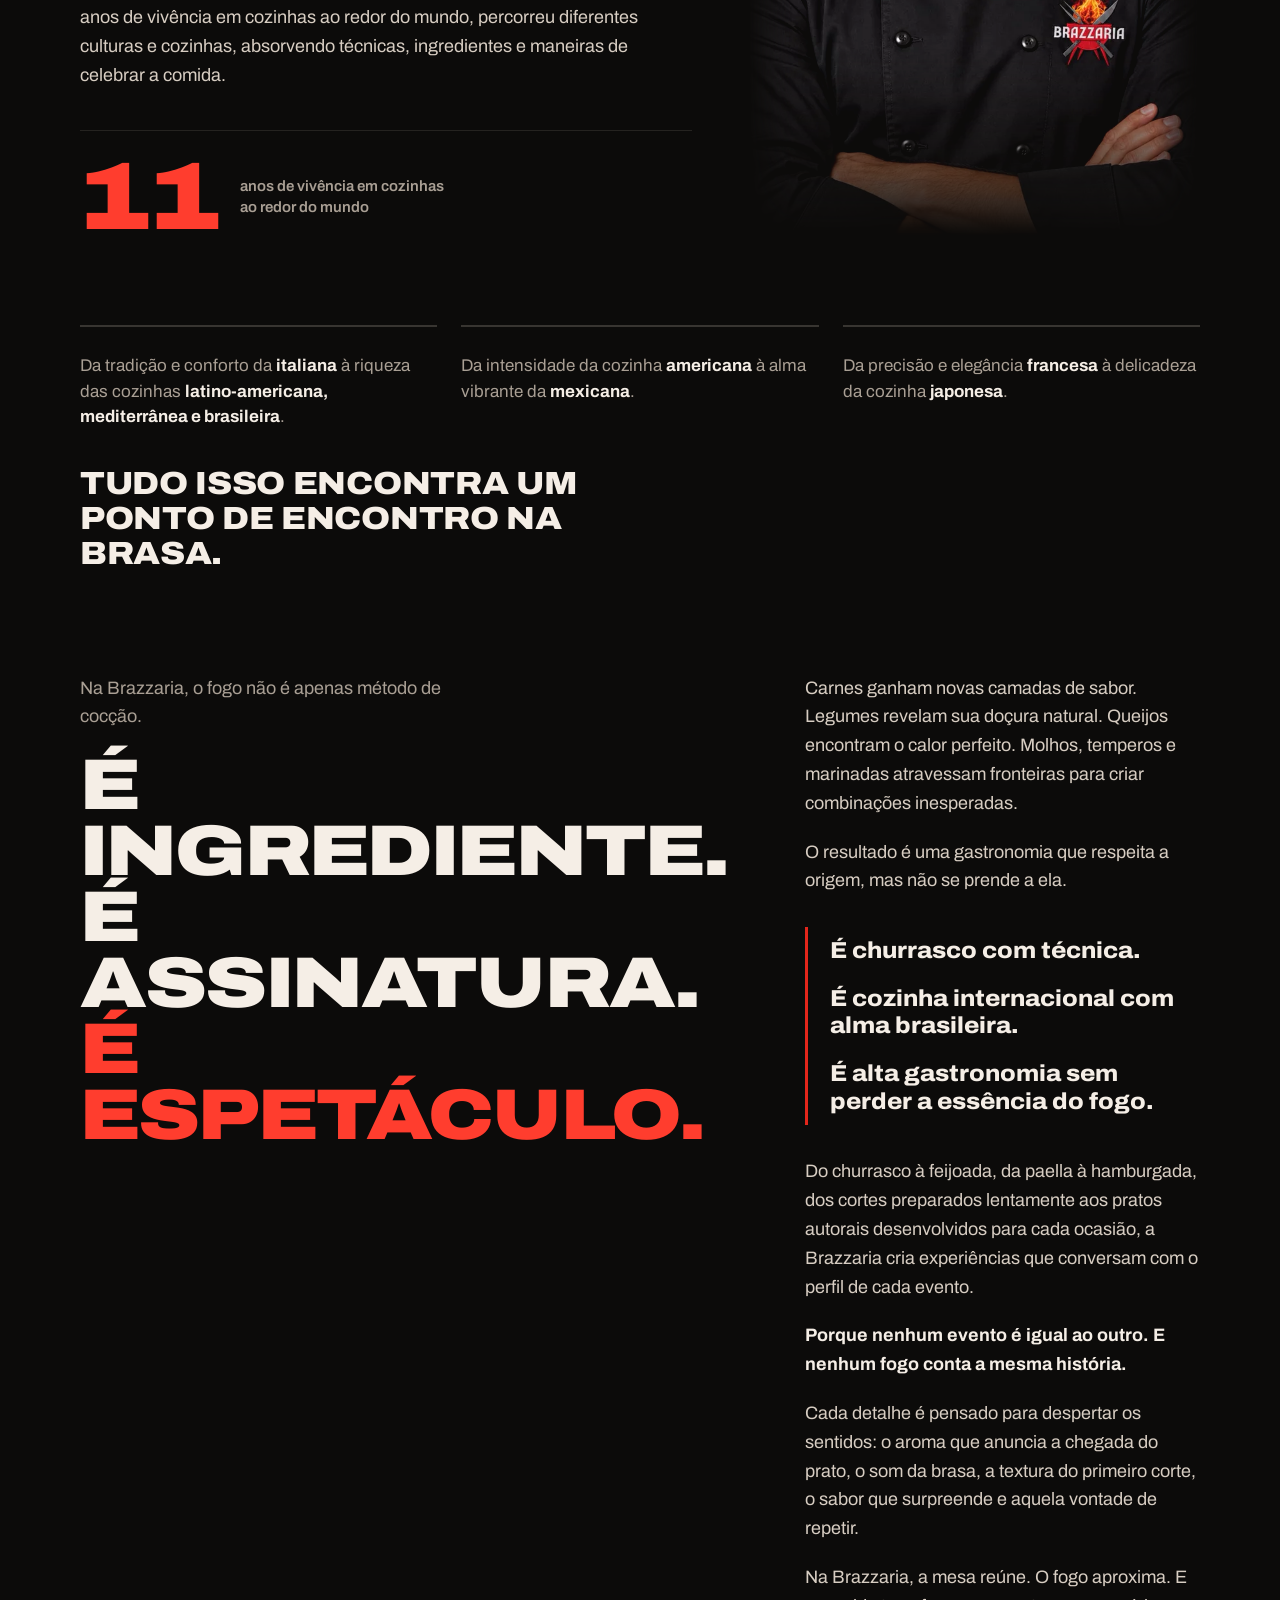
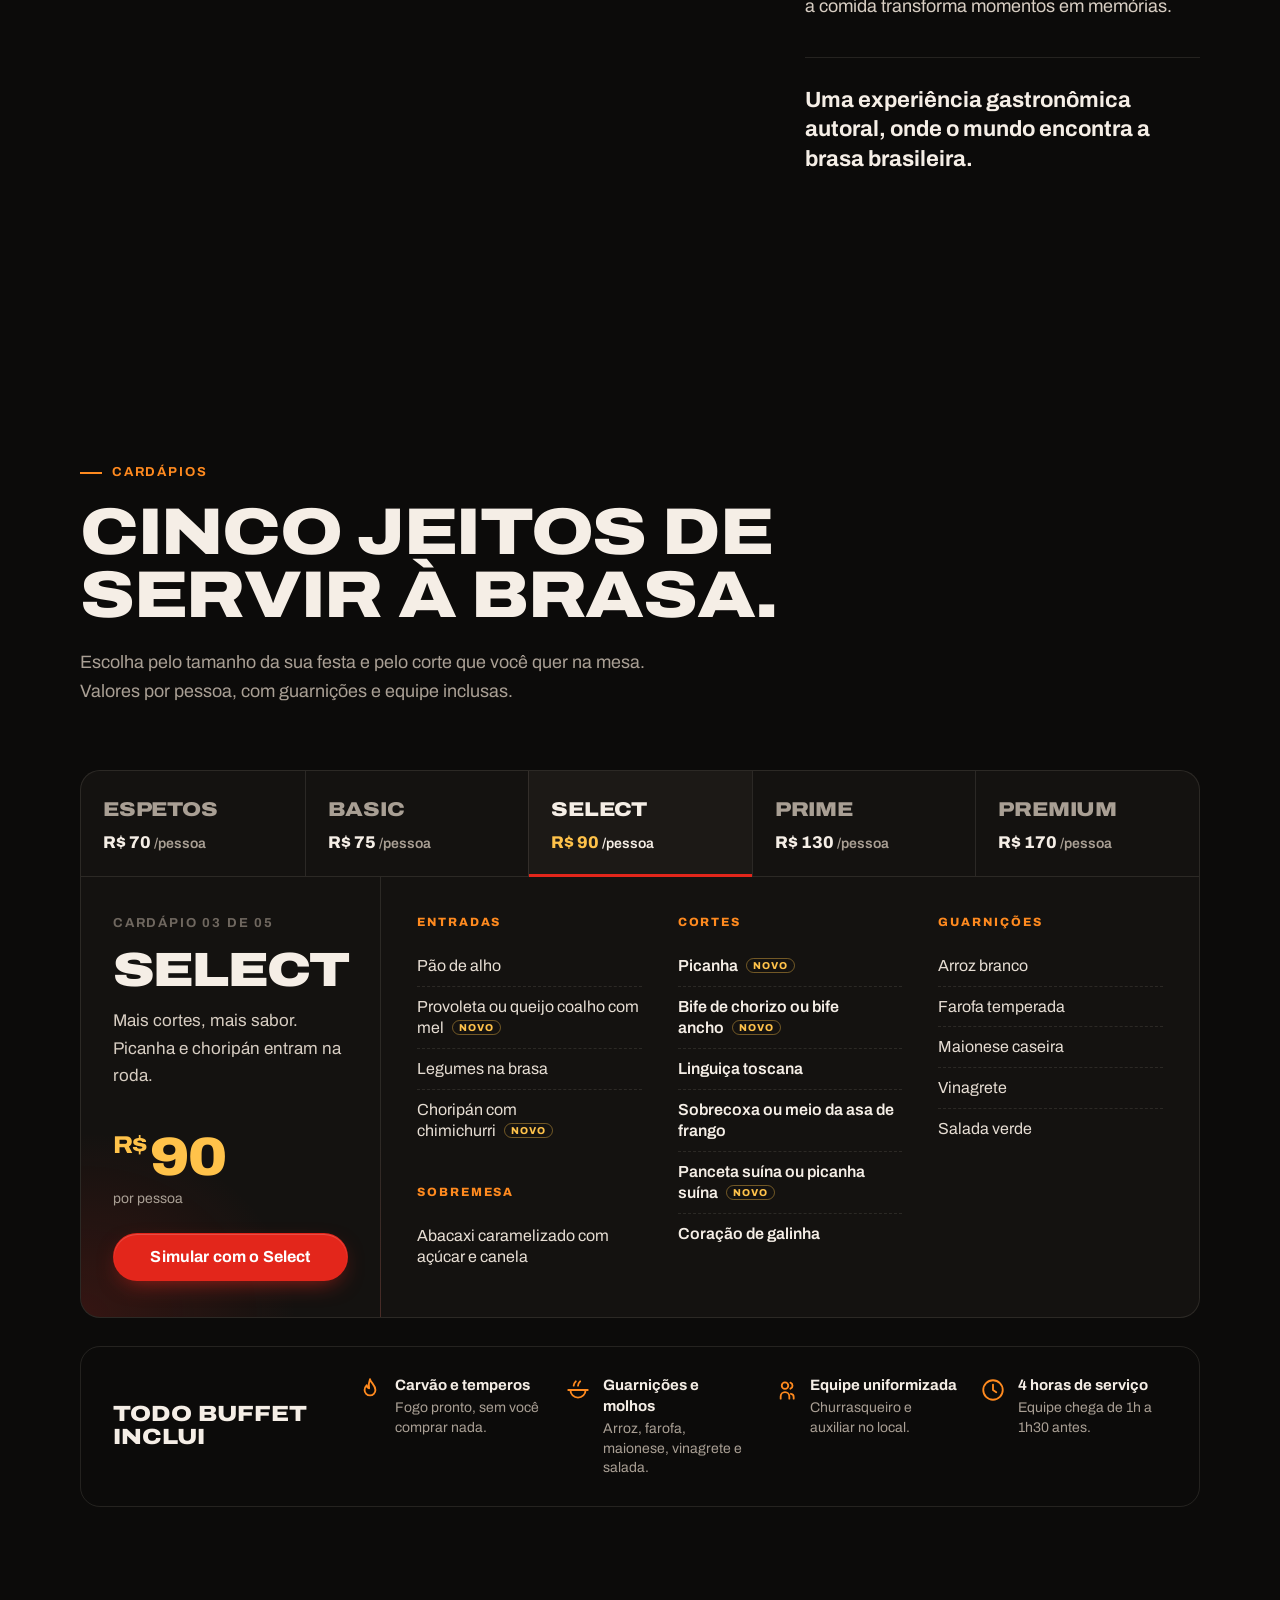
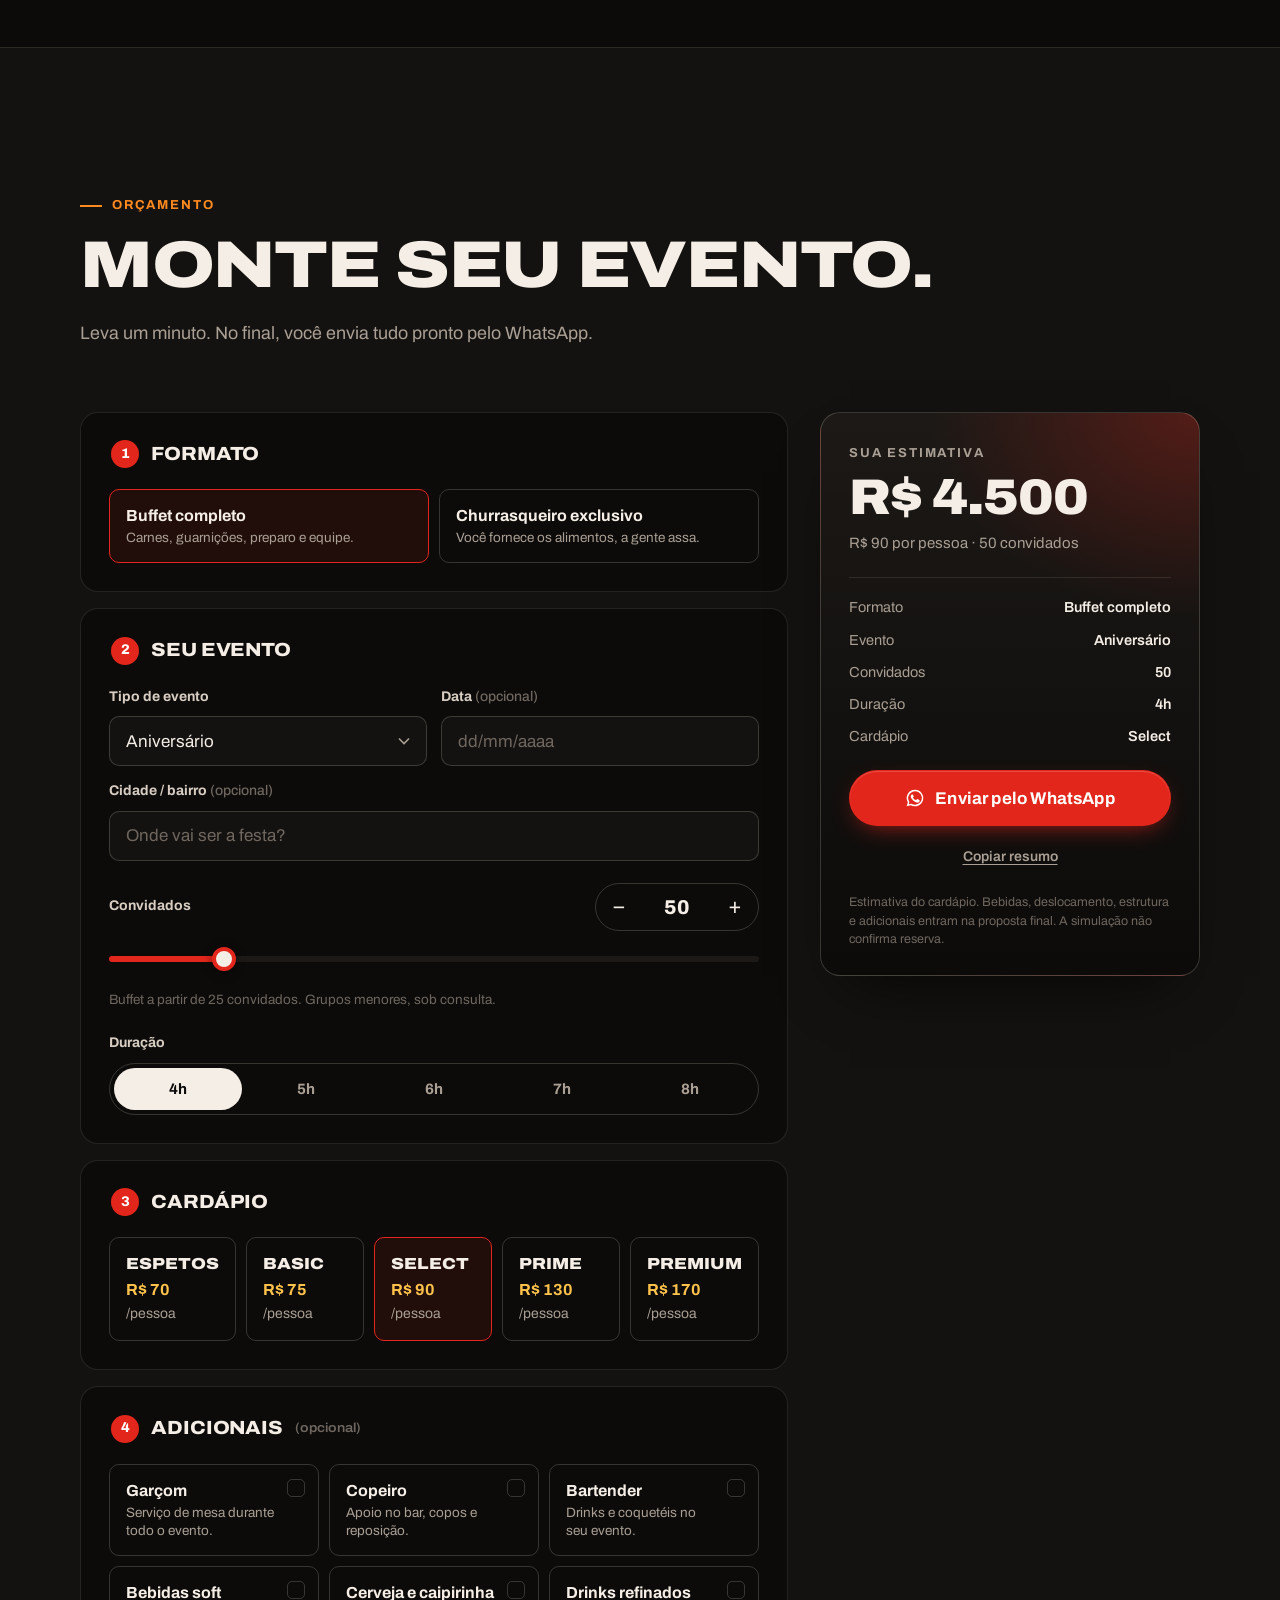
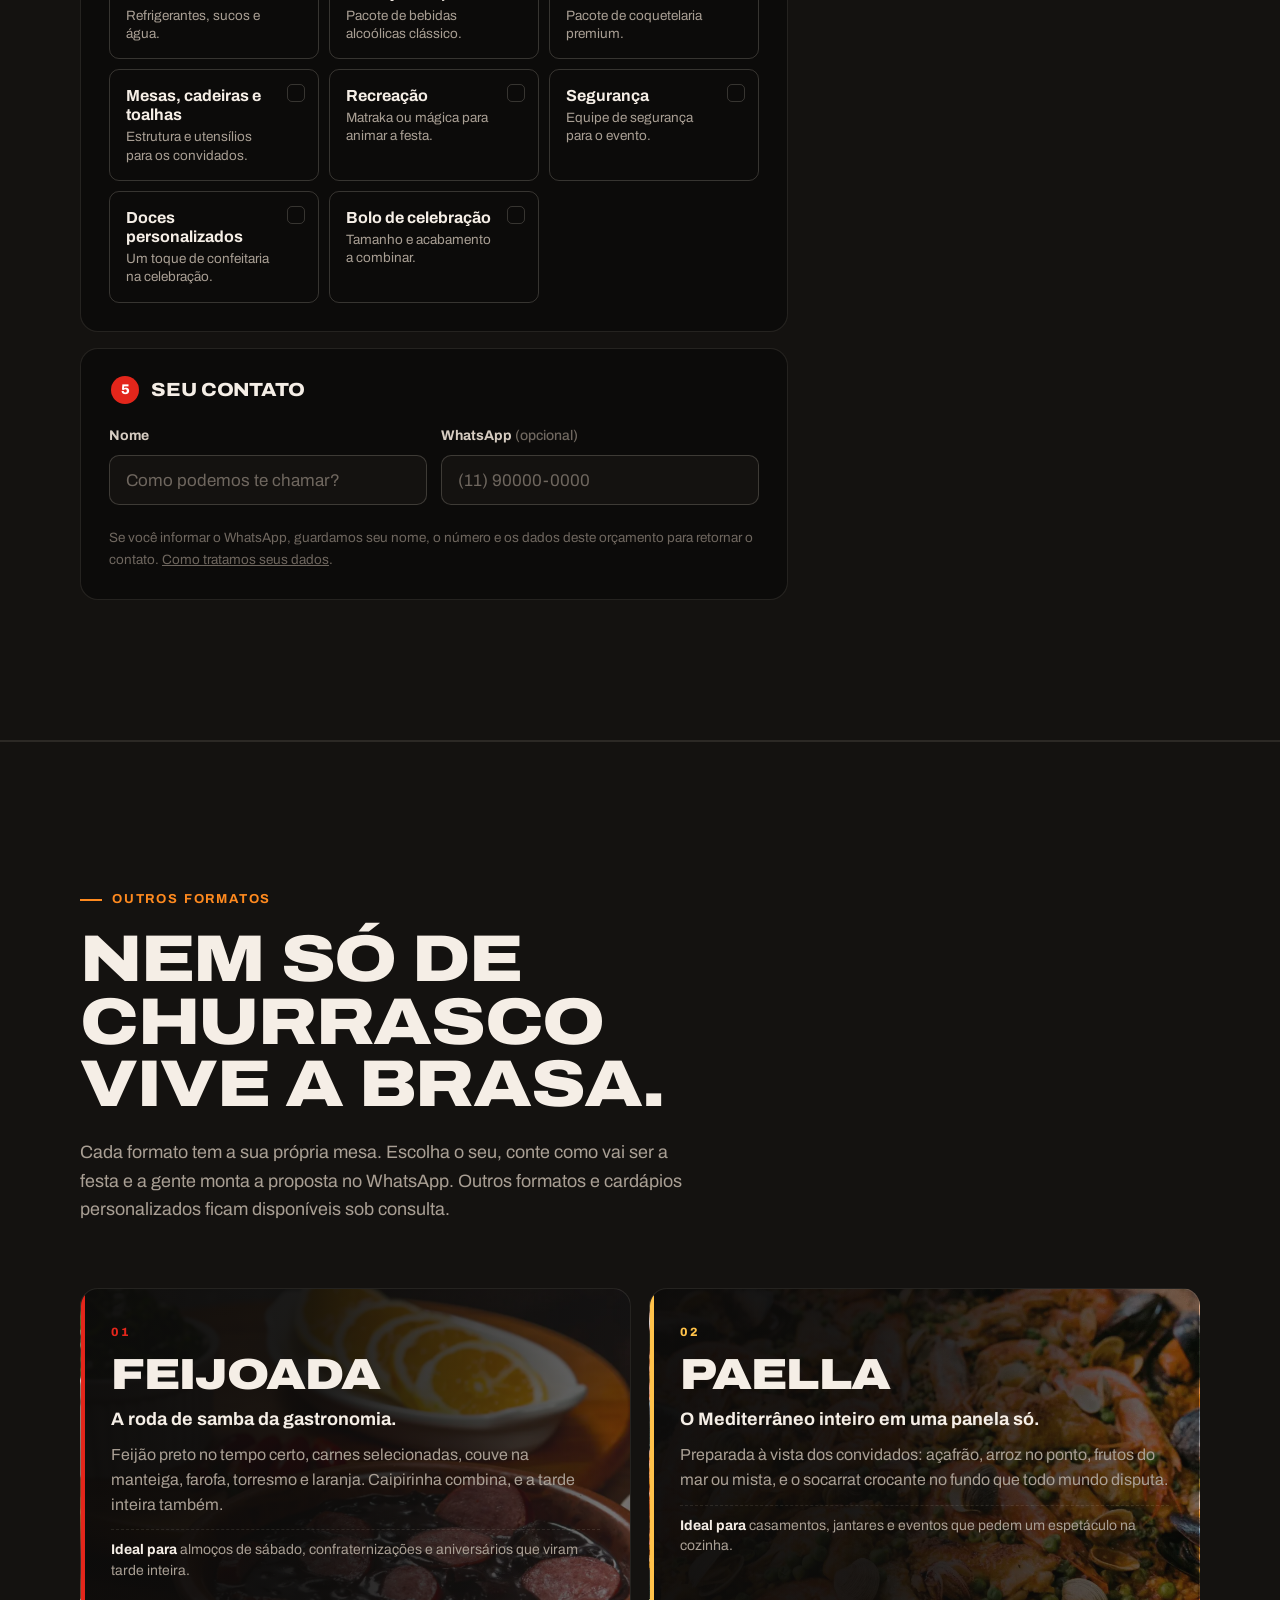
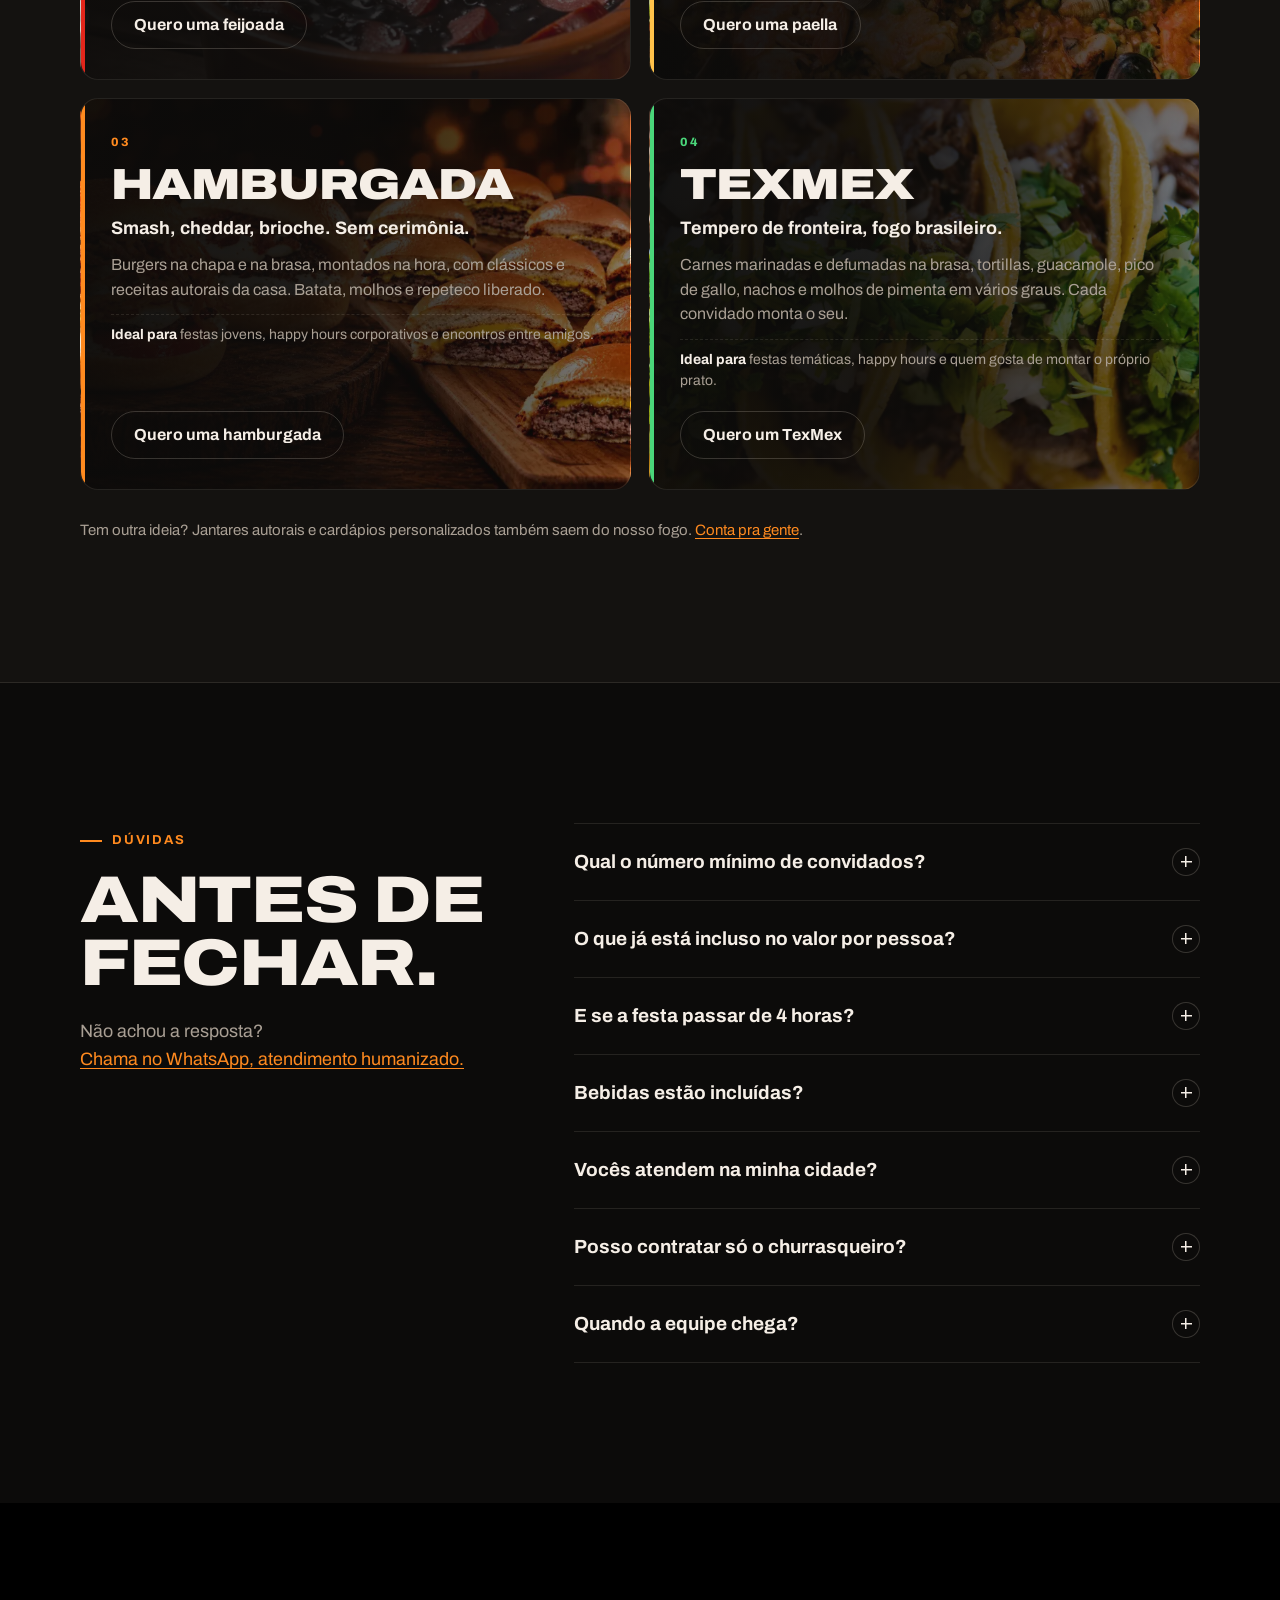
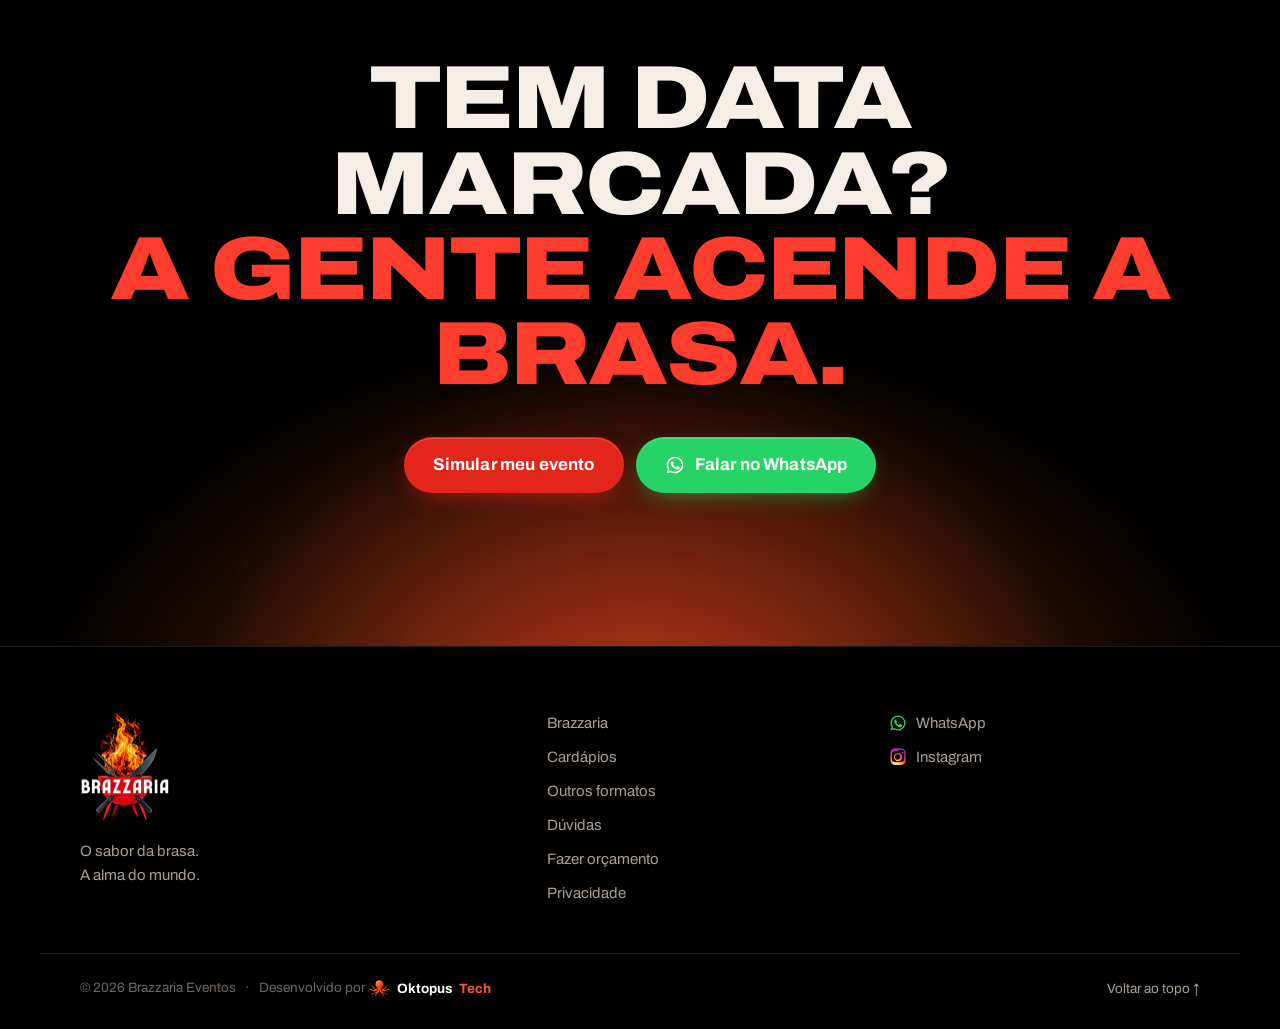
==== commit d969c479: "SEO: imagens no tamanho exibido (logo, paella, hamburgada) Co-Authored-By: Claude Sonnet 5.5 <norepl" ====
--- a/index.html
+++ b/index.html
@@ -121,7 +121,7 @@
   <header class="header" id="topo">
     <div class="wrap header__inner">
       <a class="header__brand" href="#inicio" aria-label="Brazzaria Eventos, início">
-        <img src="assets/img/logo-v2.webp" alt="Brazzaria Eventos" width="895" height="1100">
+        <img src="assets/img/logo-v3.webp" alt="Brazzaria Eventos" width="360" height="442">
       </a>
       <nav class="nav" id="nav" aria-label="Principal">
         <a href="#sobre">Brazzaria</a>
@@ -506,7 +506,7 @@
   <footer class="footer">
     <div class="wrap footer__grid">
       <div class="footer__brand">
-        <img src="assets/img/logo-v2.webp" alt="Brazzaria Eventos" width="895" height="1100" loading="lazy">
+        <img src="assets/img/logo-v3.webp" alt="Brazzaria Eventos" width="360" height="442" loading="lazy">
         <p>O sabor da brasa. <br>A alma do mundo.</p>
       </div>
       <nav class="footer__nav" aria-label="Rodapé">
--- a/css/style.css
+++ b/css/style.css
@@ -992,8 +992,8 @@
 }
 .format--photo::after { display: none; }
 .format--feijoada { --photo: url("../assets/img/feijoada.webp"); --pos: right 40%; }
-.format--paella { --photo: url("../assets/img/paella.webp"); --pos: center 60%; }
-.format--hamburgada { --photo: url("../assets/img/hamburgada.webp?v=2"); }
+.format--paella { --photo: url("../assets/img/paella.webp?v=2"); --pos: center 60%; }
+.format--hamburgada { --photo: url("../assets/img/hamburgada.webp?v=3"); }
 .format--texmex { --photo: url("../assets/img/texmex.webp"); --pos: right center; }
 .formats__note { margin-top: 28px; font-size: 15px; color: var(--muted); }
 .formats__note a { color: var(--flame); text-underline-offset: 3px; }
